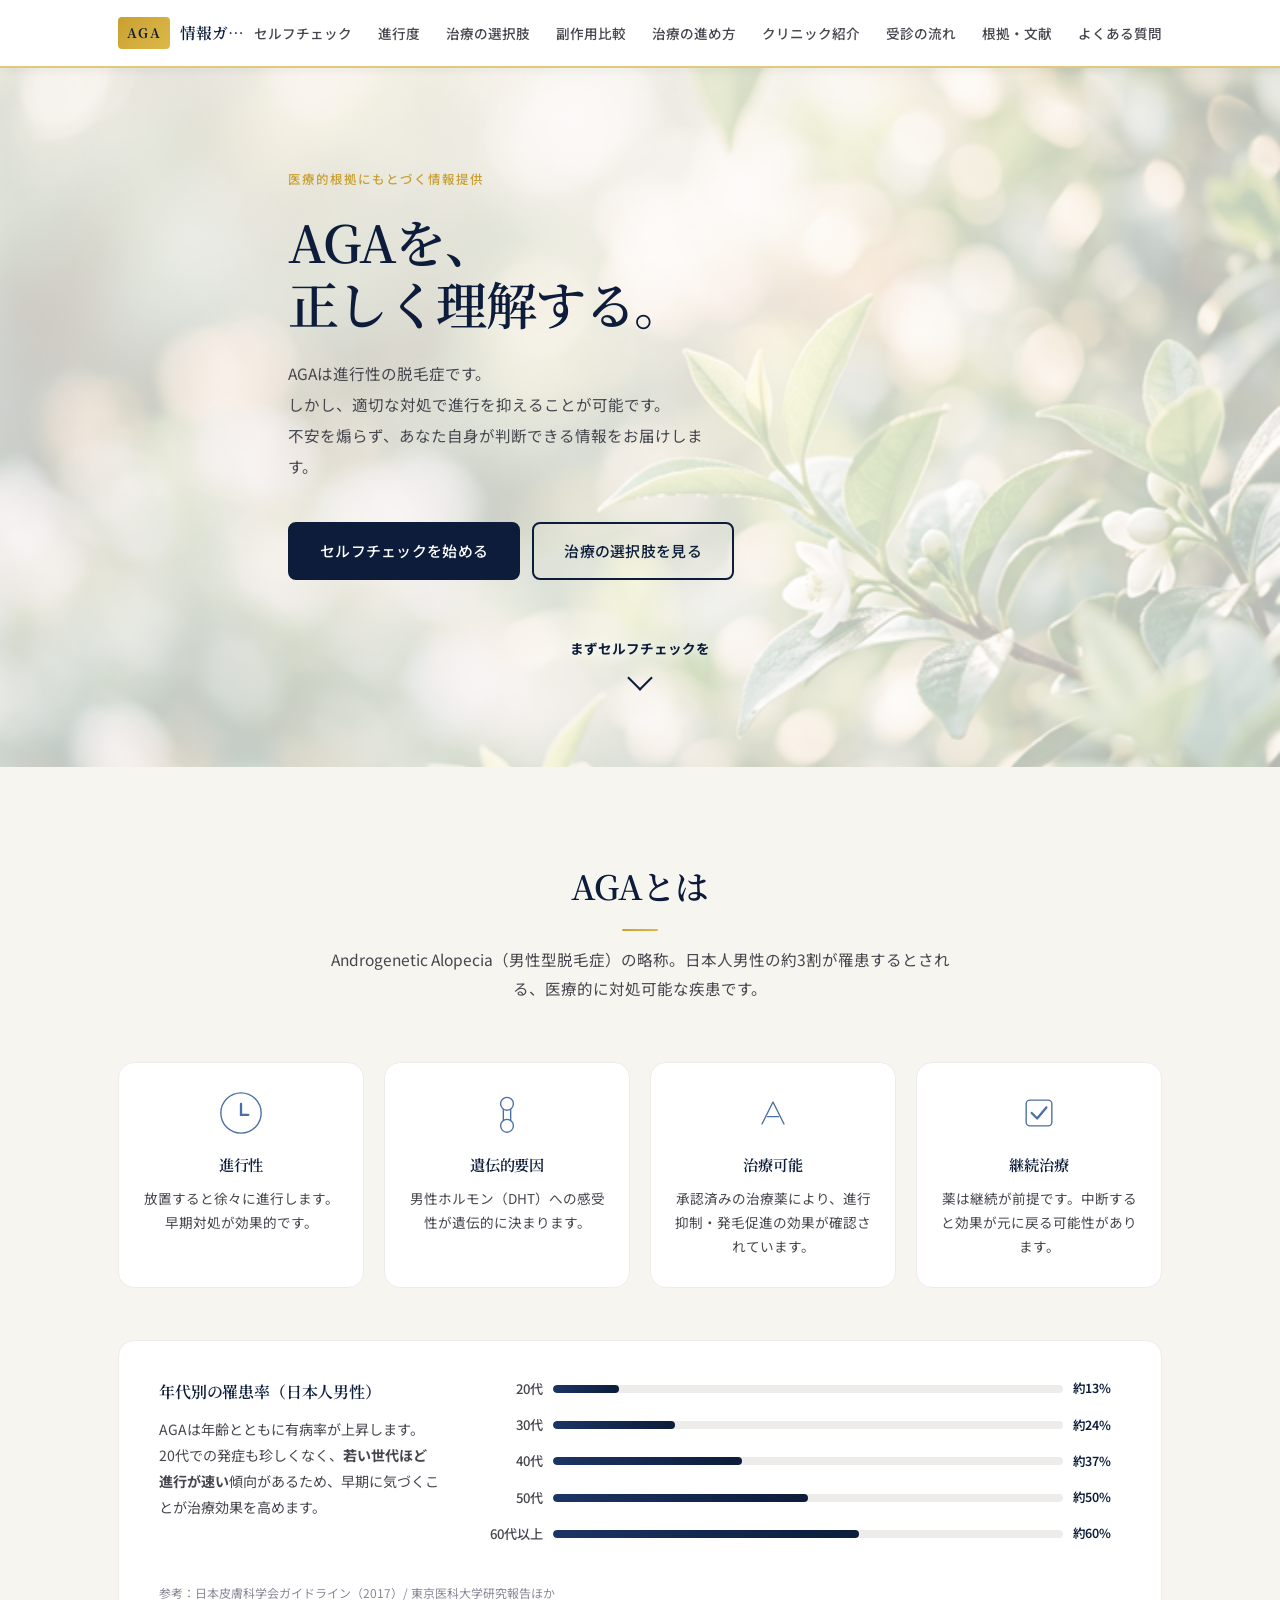
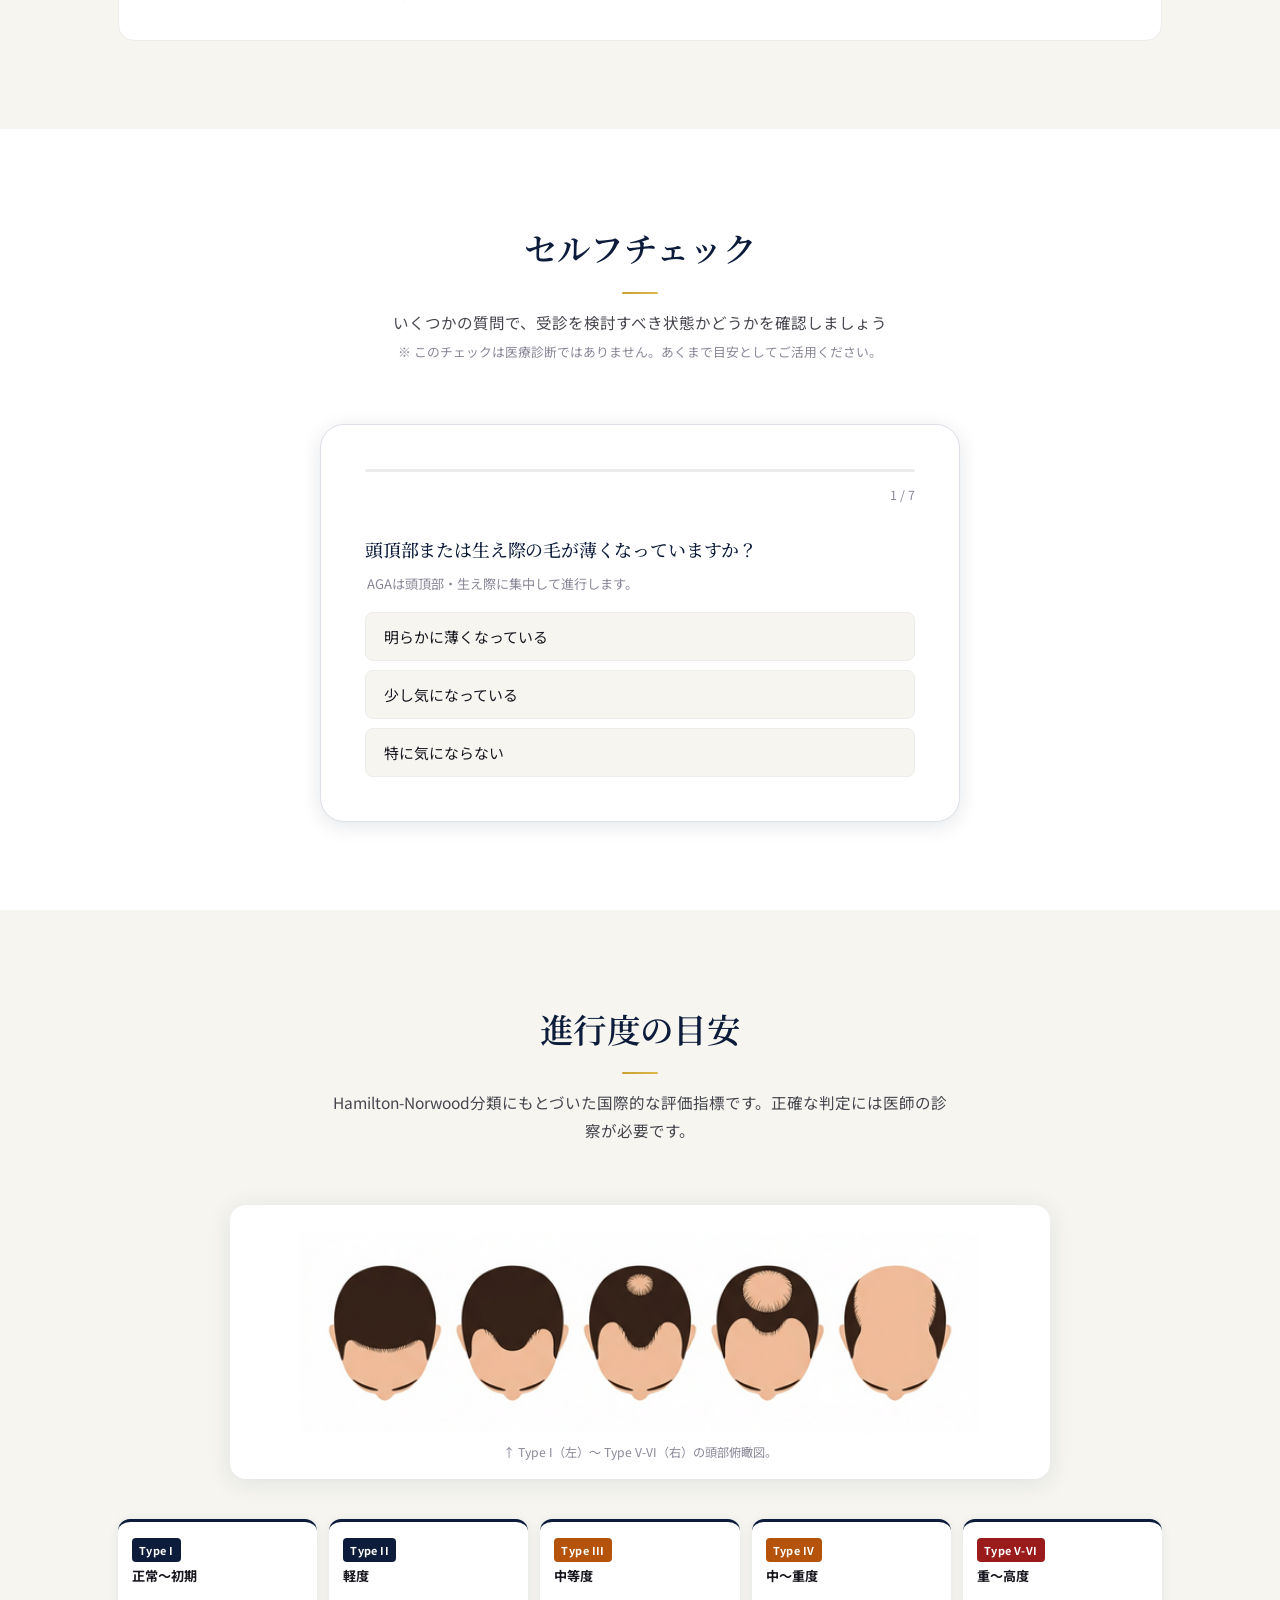
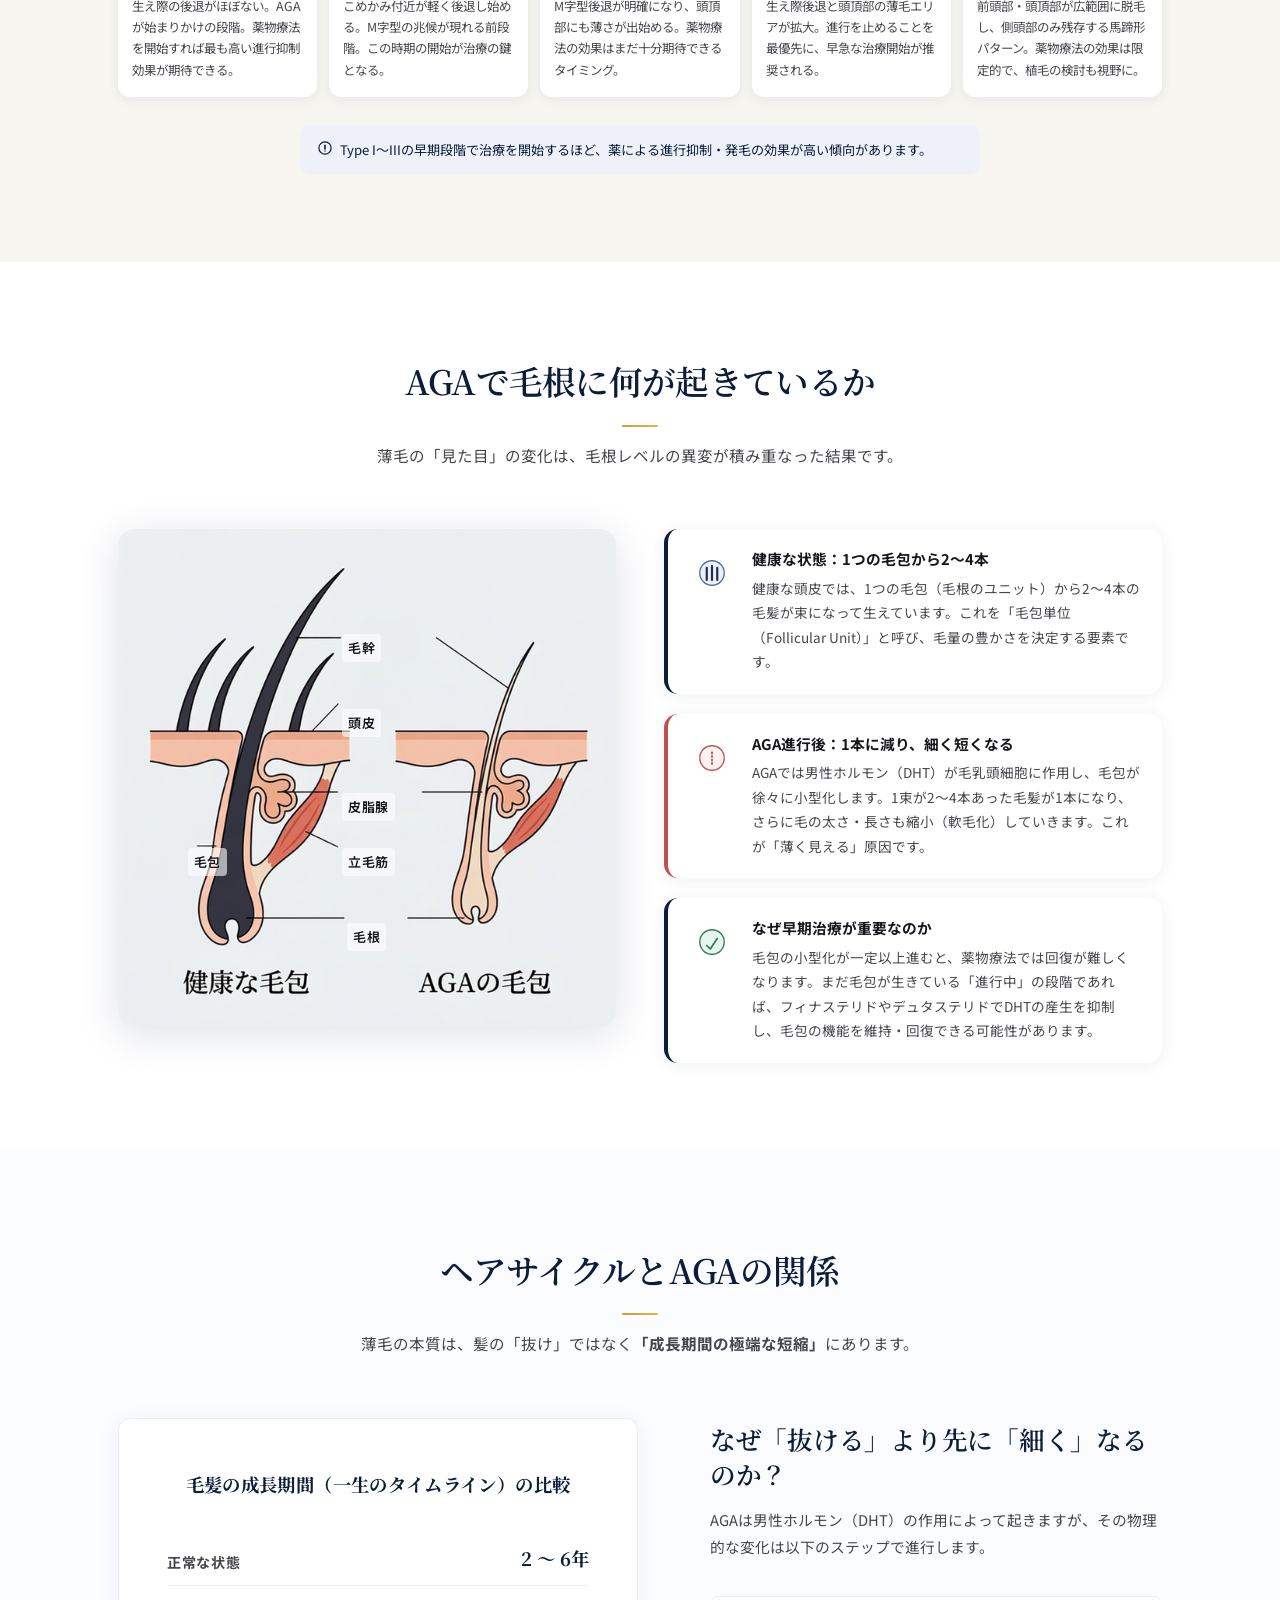
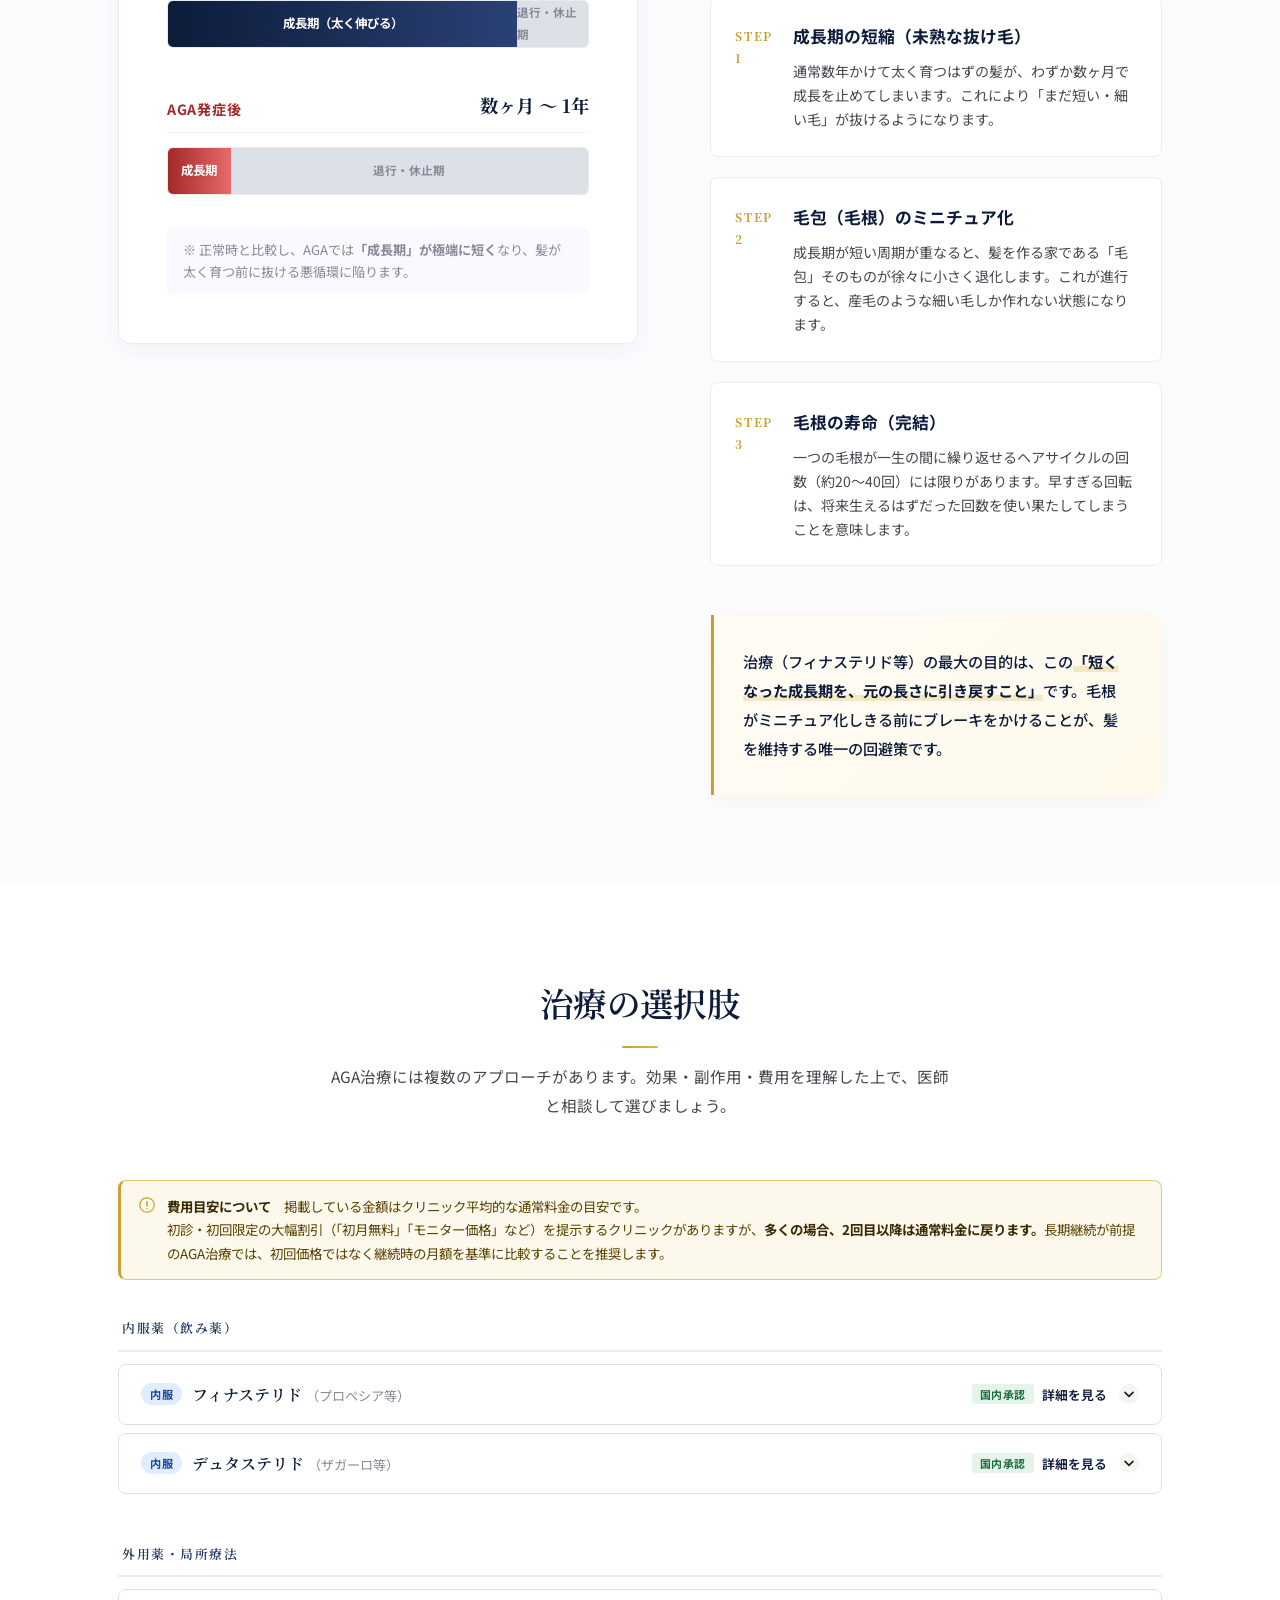
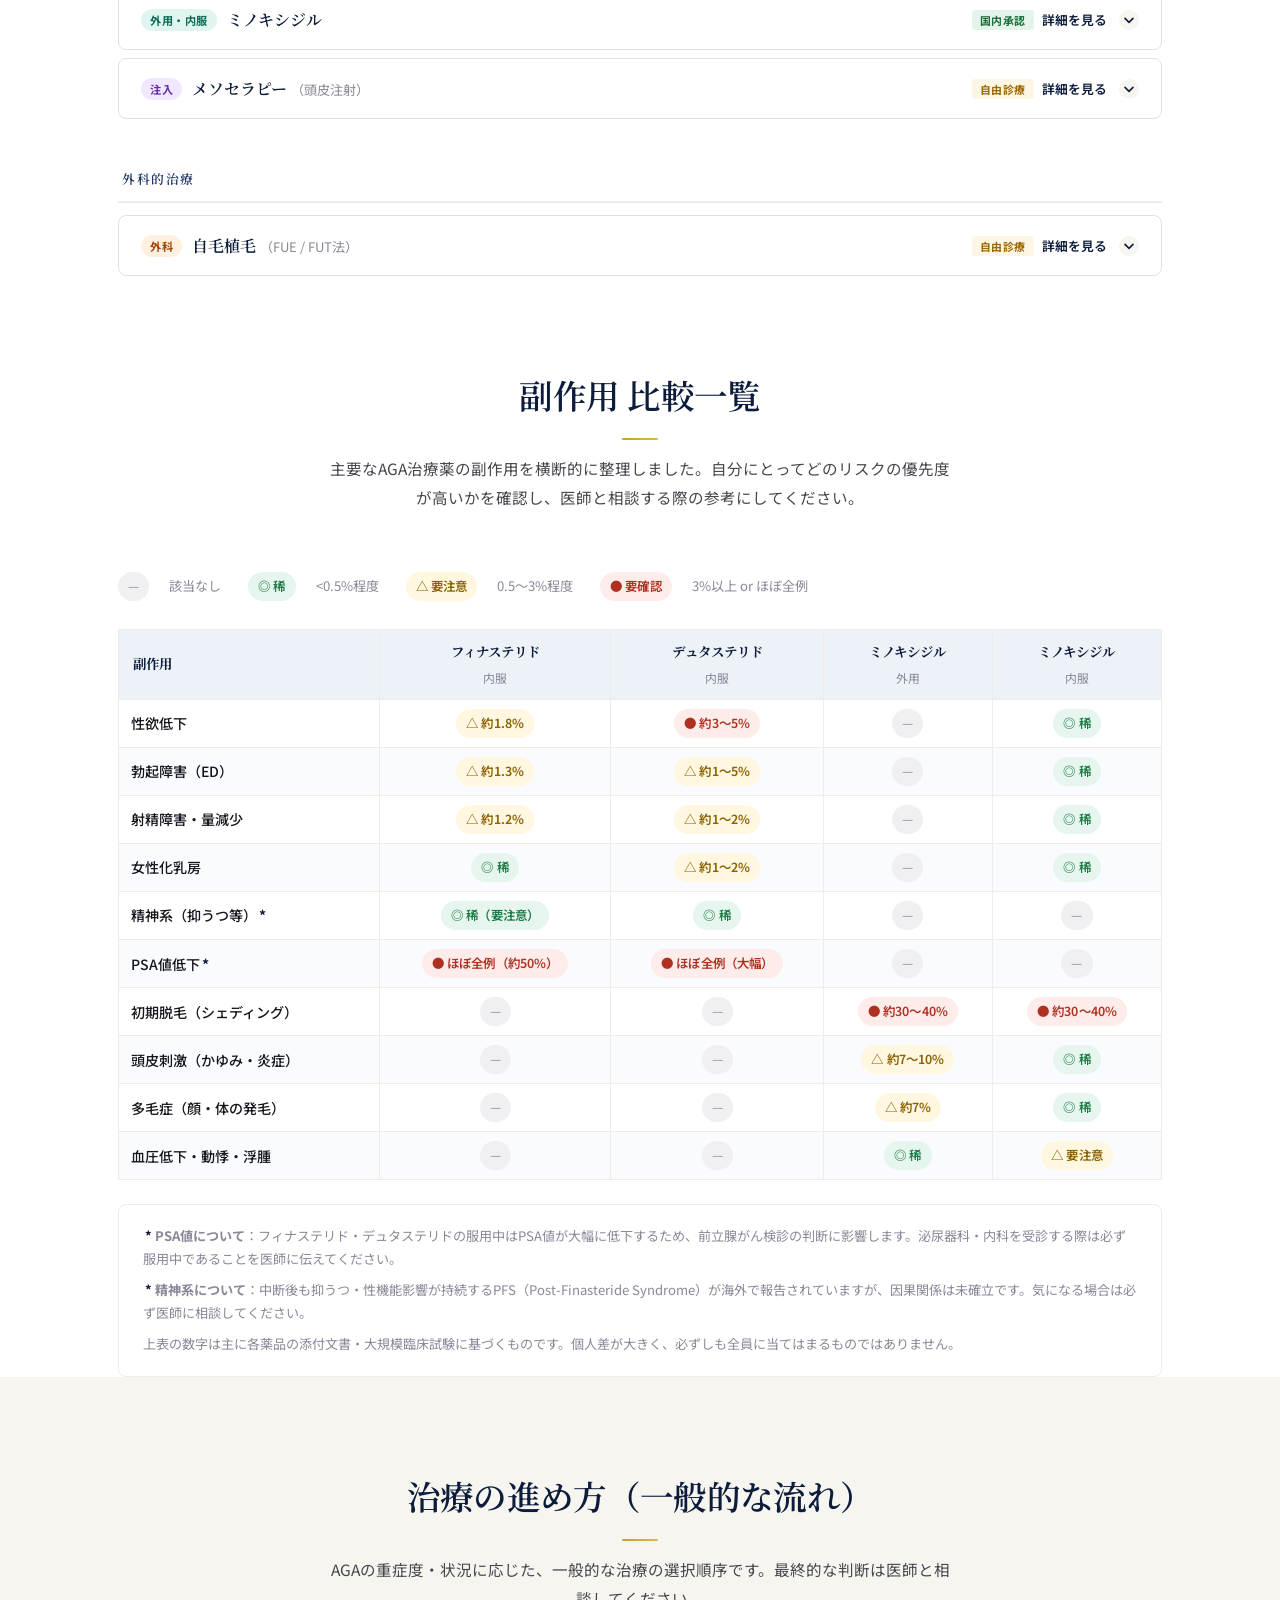
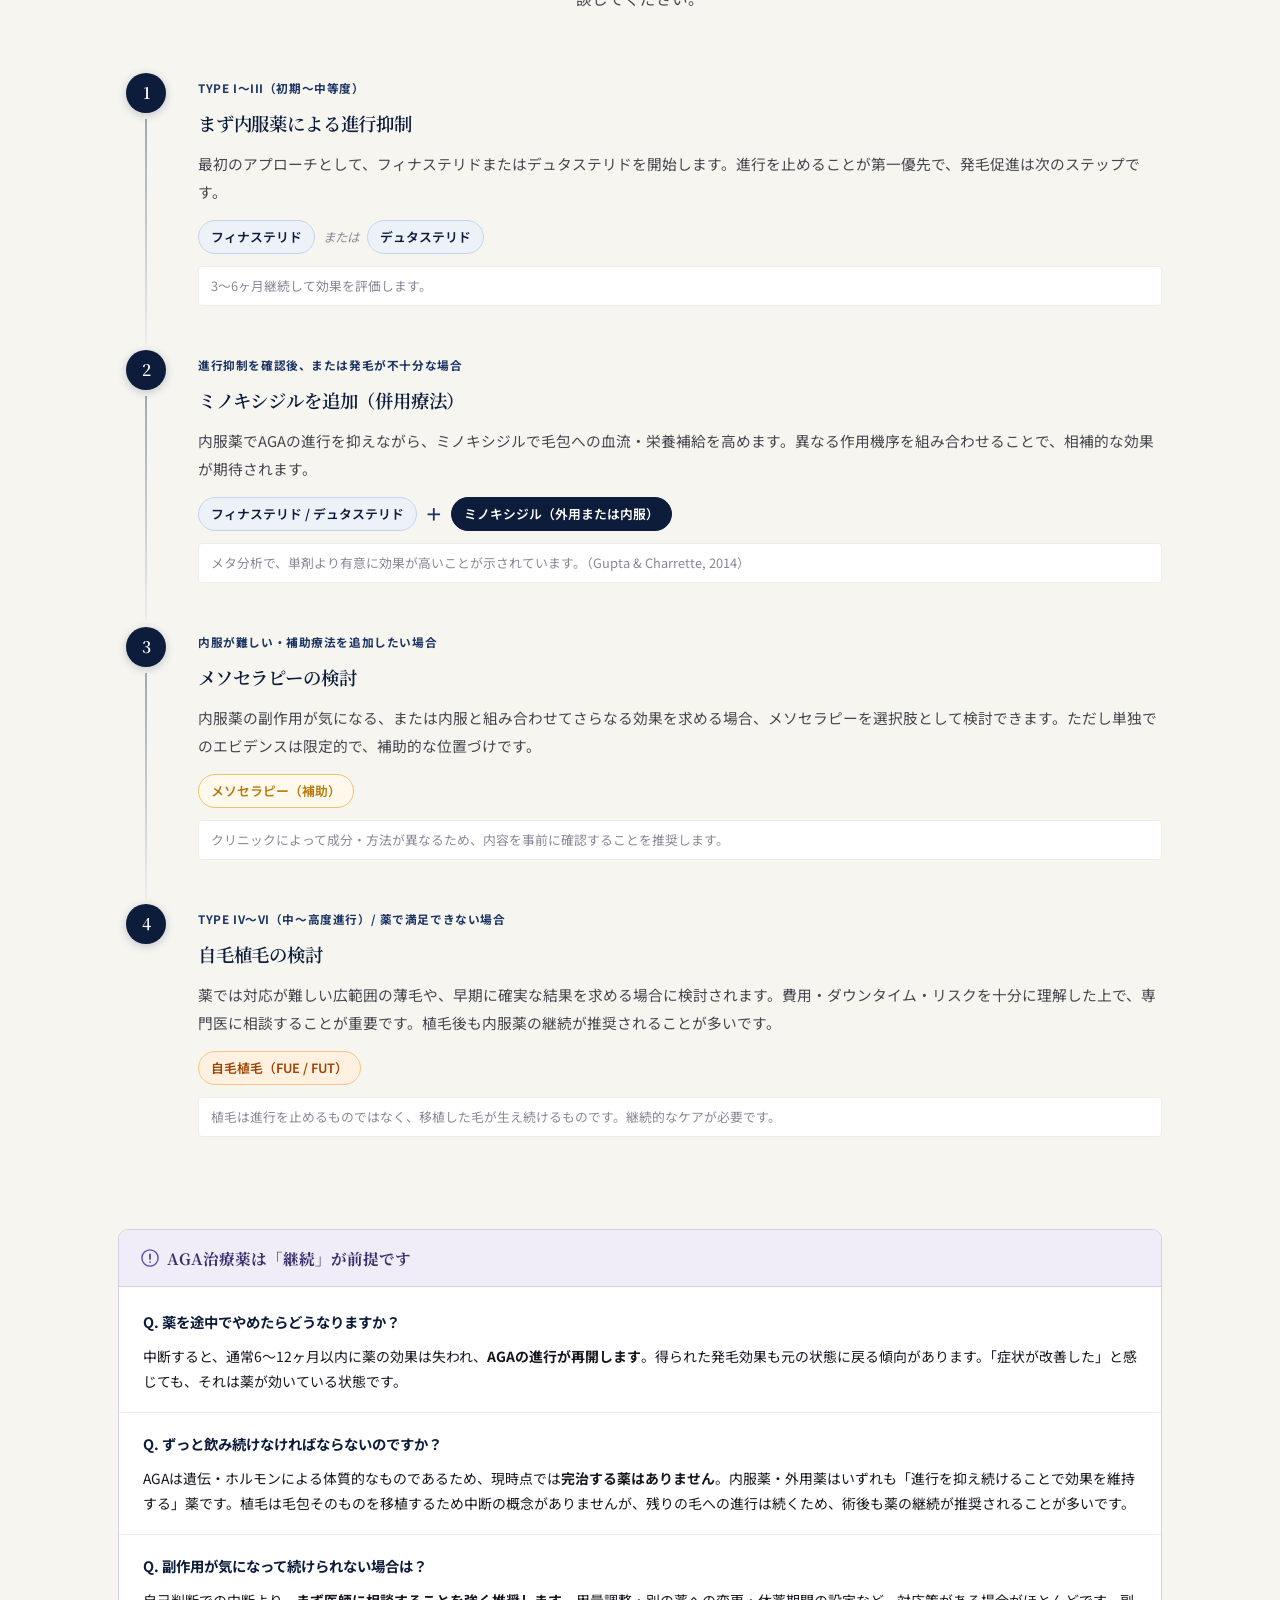
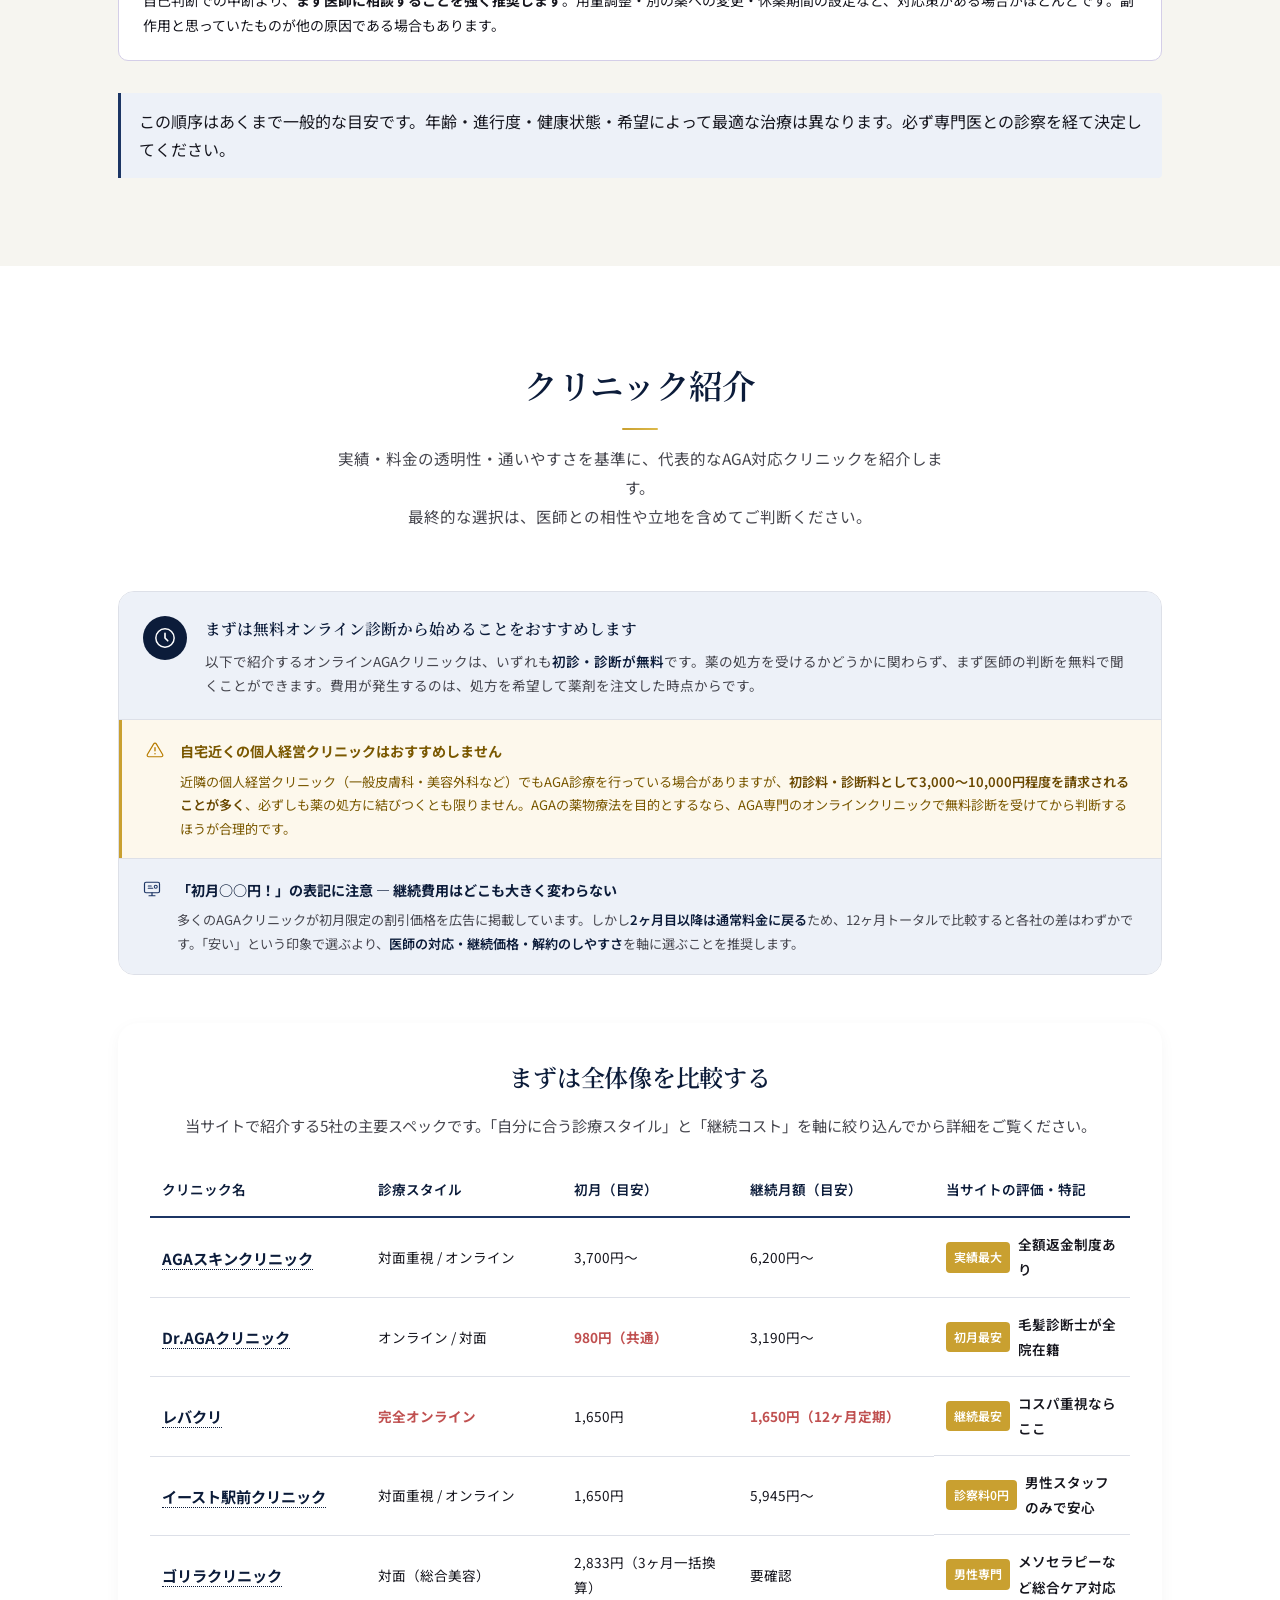
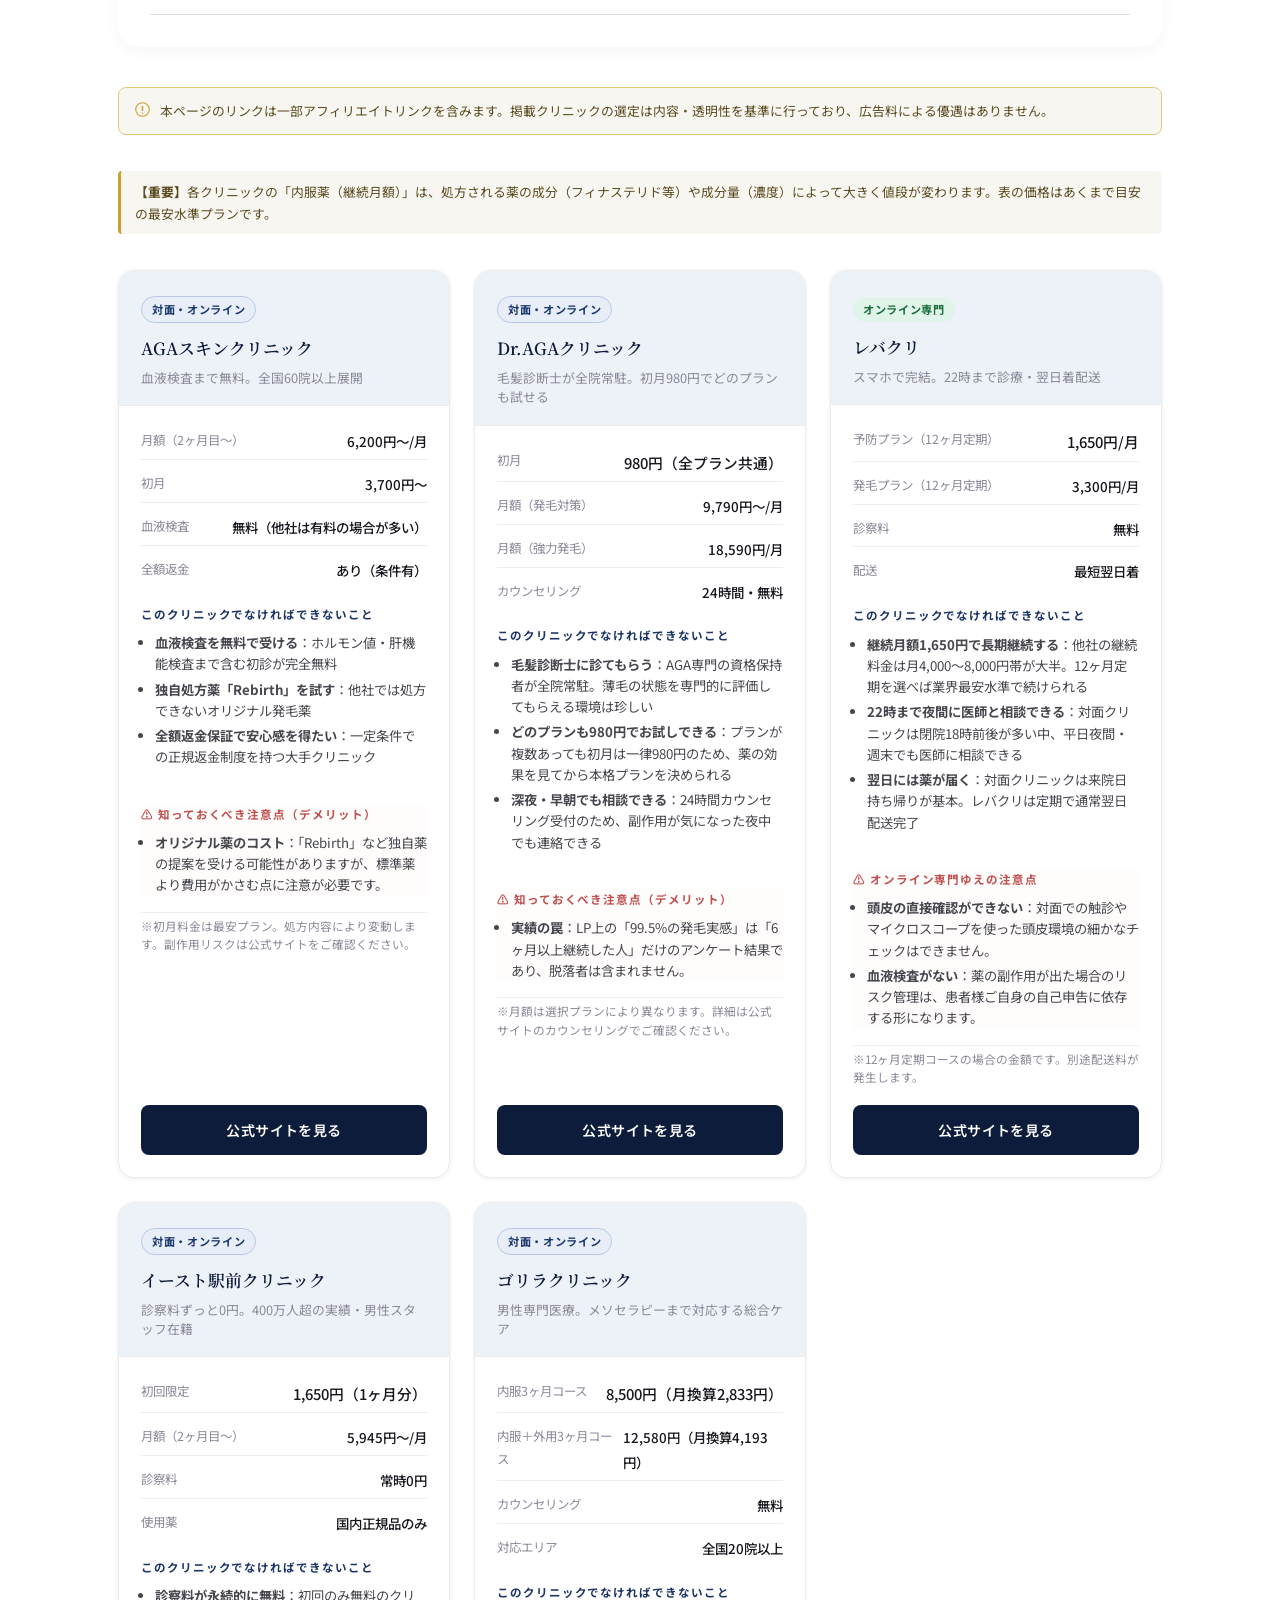
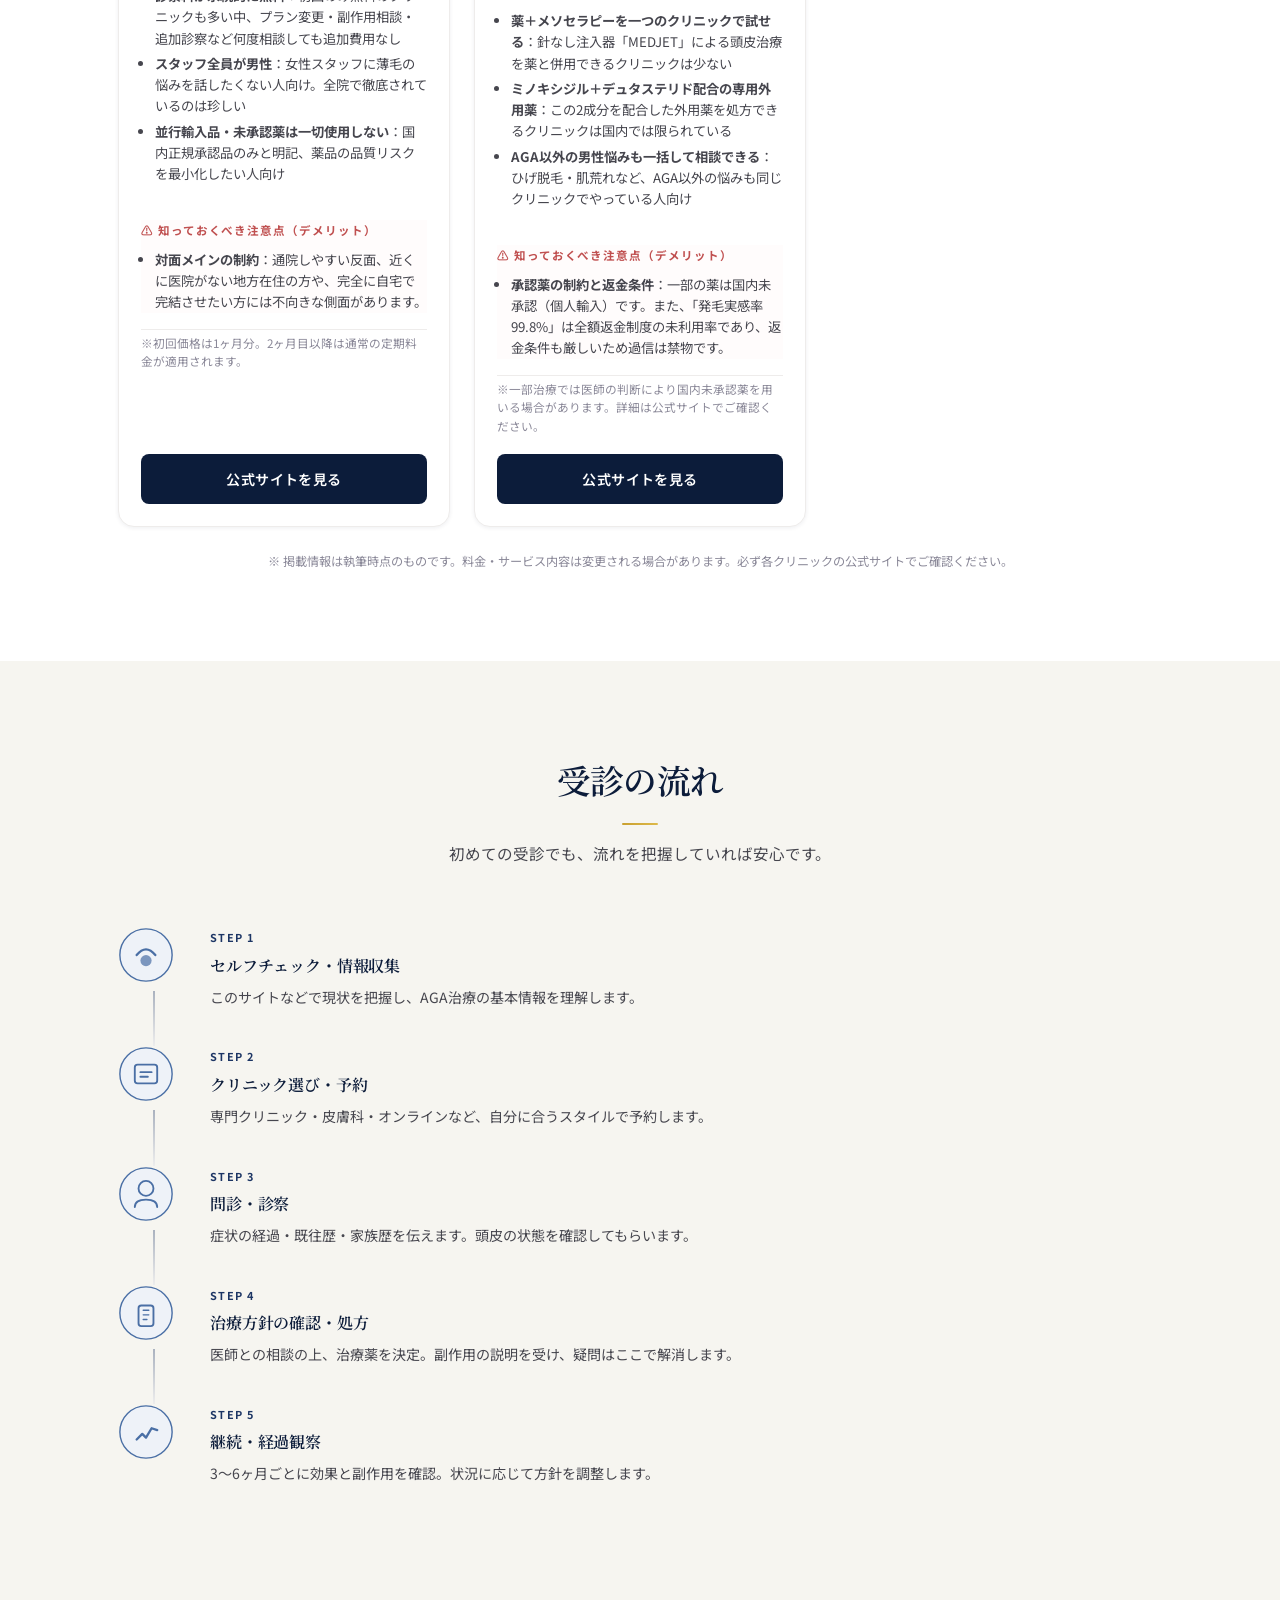
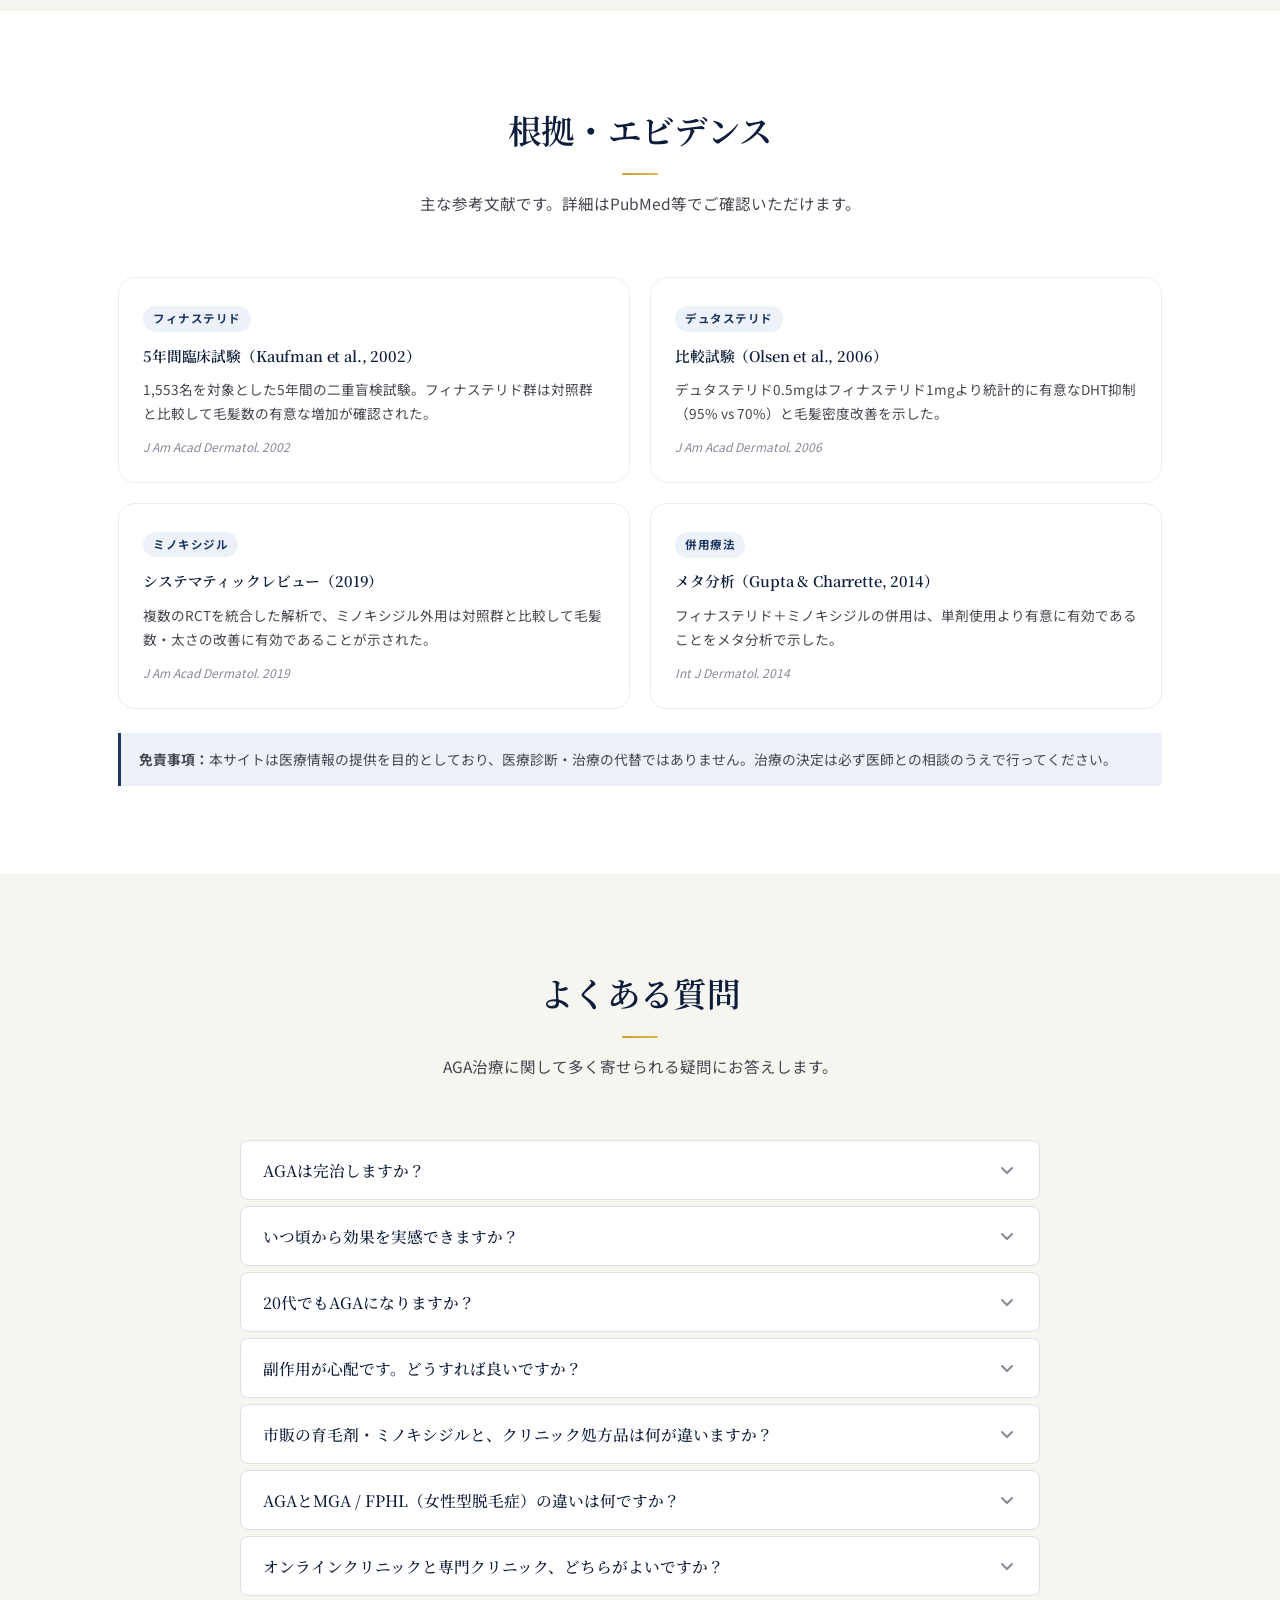
==== aga-lab/index.html @ 54e19ab9 "Add files via upload" ====
<!DOCTYPE html>
<html lang="ja">

<head>
  <meta charset="UTF-8" />
  <meta name="viewport" content="width=device-width, initial-scale=1.0" />
  <meta name="description" content="AGAについて、正確な医療情報をわかりやすくお届けします。セルフチェック・治療の選び方・副作用まで、根拠にもとづいた情報を掲載。" />
  <meta name="keywords" content="AGA, 薄毛, 治療, クリニック, フィナステリド, ミノキシジル, 副作用, 比較, おすすめ" />
  <title>AGA情報ガイド — 正確な情報で、あなた自身が選ぶ</title>

  <!-- canonical（公開後は実際のURLに変更してください） -->
  <link rel="canonical" href="https://example.com/" />

  <!-- OGP（SNSシェア・検索プレビュー用） -->
  <meta property="og:type" content="website" />
  <meta property="og:title" content="AGA情報ガイド — 正確な情報で、あなた自身が選ぶ" />
  <meta property="og:description" content="AGAについて、正確な医療情報をわかりやすくお届けします。セルフチェック・治療の選び方・副作用まで、根拠にもとづいた情報を掲載。" />
  <meta property="og:url" content="https://example.com/" />
  <meta property="og:locale" content="ja_JP" />
  <meta property="og:site_name" content="AGA情報ガイド" />

  <!-- Twitter Card -->
  <meta name="twitter:card" content="summary" />
  <meta name="twitter:title" content="AGA情報ガイド — 正確な情報で、あなた自身が選ぶ" />
  <meta name="twitter:description" content="AGAについて、正確な医療情報をわかりやすくお届けします。セルフチェック・治療の選び方・副作用まで、根拠にもとづいた情報を掲載。" />

  <link rel="preconnect" href="https://fonts.googleapis.com" />
  <link rel="preconnect" href="https://fonts.gstatic.com" crossorigin />
  <link
    href="https://fonts.googleapis.com/css2?family=Noto+Serif+JP:wght@300;400;500;600;700&family=Noto+Sans+JP:wght@300;400;500;700&display=swap"
    rel="stylesheet" />
  <link rel="stylesheet" href="css/style.css" />
</head>

<body>

  <!-- ナビゲーション -->
  <header class="site-header" id="top">
    <nav class="nav-container">
      <div class="nav-logo">
        <span class="logo-mark">AGA</span>
        <span class="logo-text">情報ガイド</span>
      </div>
      <button class="nav-toggle" id="navToggle" aria-label="メニューを開く">
        <span></span><span></span><span></span>
      </button>
      <ul class="nav-links" id="navLinks">
        <li><a href="#selfcheck">セルフチェック</a></li>
        <li><a href="#progress">進行度</a></li>
        <li><a href="#treatment">治療の選択肢</a></li>
        <li><a href="#sideeffects">副作用比較</a></li>
        <li><a href="#roadmap">治療の進め方</a></li>
        <li><a href="#clinics">クリニック紹介</a></li>
        <li><a href="#flow">受診の流れ</a></li>
        <li><a href="#evidence">根拠・文献</a></li>
        <li><a href="#faq">よくある質問</a></li>
      </ul>
    </nav>
  </header>

  <main>

    <!-- ヒーロー -->
    <section class="hero hero--bg" id="hero-top">
      <div class="hero-bg-overlay"></div>
      <div class="container hero-inner">
        <div class="hero-text">
          <p class="hero-eyebrow">医療的根拠にもとづく情報提供</p>
          <h1 class="hero-title">AGAを、<br>正しく理解する。</h1>
          <p class="hero-desc">
            AGAは進行性の脱毛症です。<br>
            しかし、適切な対処で進行を抑えることが可能です。<br>
            不安を煽らず、あなた自身が判断できる情報をお届けします。
          </p>
          <div class="hero-actions">
            <a href="#selfcheck" class="btn btn-primary">セルフチェックを始める</a>
            <a href="#treatment" class="btn btn-outline">治療の選択肢を見る</a>
          </div>
        </div>
      </div>
      <a href="#selfcheck" class="hero-scroll-hint" aria-label="下へスクロール">
        <span>まずセルフチェックを</span>
        <div class="scroll-arrow"></div>
      </a>
    </section>

    <!-- AGA基本情報 -->
    <section class="section-info bg-light">
      <div class="container">
        <div class="section-header">
          <h2>AGAとは</h2>
          <p>Androgenetic Alopecia（男性型脱毛症）の略称。日本人男性の約3割が罹患するとされる、医療的に対処可能な疾患です。</p>
        </div>
        <div class="info-cards">
          <div class="info-card">
            <div class="info-card-icon">
              <svg viewBox="0 0 48 48" fill="none">
                <circle cx="24" cy="24" r="22" stroke="#4a6fa5" stroke-width="1.5" />
                <path d="M24 14 L24 26 L32 26" stroke="#4a6fa5" stroke-width="2.5" stroke-linecap="round" />
              </svg>
            </div>
            <h3>進行性</h3>
            <p>放置すると徐々に進行します。早期対処が効果的です。</p>
          </div>
          <div class="info-card">
            <div class="info-card-icon">
              <svg viewBox="0 0 48 48" fill="none">
                <circle cx="24" cy="14" r="7" stroke="#4a6fa5" stroke-width="1.5" />
                <circle cx="24" cy="38" r="7" stroke="#4a6fa5" stroke-width="1.5" />
                <path d="M20 20 L20 32 M28 20 L28 32" stroke="#4a6fa5" stroke-width="1.5" stroke-linecap="round" />
              </svg>
            </div>
            <h3>遺伝的要因</h3>
            <p>男性ホルモン（DHT）への感受性が遺伝的に決まります。</p>
          </div>
          <div class="info-card">
            <div class="info-card-icon">
              <svg viewBox="0 0 48 48" fill="none">
                <path d="M12 36 L24 12 L36 36" stroke="#4a6fa5" stroke-width="1.5" stroke-linecap="round"
                  stroke-linejoin="round" />
                <path d="M18 28 L30 28" stroke="#4a6fa5" stroke-width="1.5" stroke-linecap="round" />
              </svg>
            </div>
            <h3>治療可能</h3>
            <p>承認済みの治療薬により、進行抑制・発毛促進の効果が確認されています。</p>
          </div>
          <div class="info-card">
            <div class="info-card-icon">
              <svg viewBox="0 0 48 48" fill="none">
                <rect x="10" y="10" width="28" height="28" rx="4" stroke="#4a6fa5" stroke-width="1.5" />
                <path d="M16 24 L22 30 L32 18" stroke="#4a6fa5" stroke-width="2.5" stroke-linecap="round"
                  stroke-linejoin="round" />
              </svg>
            </div>
            <h3>継続治療</h3>
            <p>薬は継続が前提です。中断すると効果が元に戻る可能性があります。</p>
          </div>
        </div>

        <!-- 発症年齢の目安 -->
        <div class="age-prevalence">
          <div class="age-prev-header">
            <h3>年代別の罹患率（日本人男性）</h3>
            <p>AGAは年齢とともに有病率が上昇します。20代での発症も珍しくなく、<strong>若い世代ほど進行が速い</strong>傾向があるため、早期に気づくことが治療効果を高めます。</p>
          </div>
          <div class="age-chart">
            <div class="age-bar-row">
              <span class="age-label">20代</span>
              <div class="age-bar-track">
                <div class="age-bar" style="--bar-pct:13%"></div>
              </div>
              <span class="age-pct">約13%</span>
            </div>
            <div class="age-bar-row">
              <span class="age-label">30代</span>
              <div class="age-bar-track">
                <div class="age-bar" style="--bar-pct:24%"></div>
              </div>
              <span class="age-pct">約24%</span>
            </div>
            <div class="age-bar-row">
              <span class="age-label">40代</span>
              <div class="age-bar-track">
                <div class="age-bar" style="--bar-pct:37%"></div>
              </div>
              <span class="age-pct">約37%</span>
            </div>
            <div class="age-bar-row">
              <span class="age-label">50代</span>
              <div class="age-bar-track">
                <div class="age-bar" style="--bar-pct:50%"></div>
              </div>
              <span class="age-pct">約50%</span>
            </div>
            <div class="age-bar-row">
              <span class="age-label">60代以上</span>
              <div class="age-bar-track">
                <div class="age-bar" style="--bar-pct:60%"></div>
              </div>
              <span class="age-pct">約60%</span>
            </div>
          </div>
          <p class="age-source">参考：日本皮膚科学会ガイドライン（2017）/ 東京医科大学研究報告ほか</p>
        </div>

      </div>
    </section>

    <!-- セルフチェック -->
    <section class="section-selfcheck" id="selfcheck">
      <div class="container">
        <div class="section-header">
          <h2>セルフチェック</h2>
          <p>いくつかの質問で、受診を検討すべき状態かどうかを確認しましょう</p>
          <p class="section-note">※ このチェックは医療診断ではありません。あくまで目安としてご活用ください。</p>
        </div>
        <div class="selfcheck-wrapper">
          <div class="selfcheck-progress-bar">
            <div class="progress-fill" id="progressFill"></div>
          </div>
          <div class="selfcheck-question-count"><span id="currentQ">1</span> / <span id="totalQ">7</span></div>
          <div class="selfcheck-questions">
            <div class="check-question active" data-q="1">
              <h3>頭頂部または生え際の毛が薄くなっていますか？</h3>
              <p class="check-hint">AGAは頭頂部・生え際に集中して進行します。</p>
              <div class="check-options">
                <button class="check-option">明らかに薄くなっている</button>
                <button class="check-option">少し気になっている</button>
                <button class="check-option">特に気にならない</button>
              </div>
            </div>
            <div class="check-question" data-q="2">
              <h3>毛が細くなった・ハリやコシがなくなったと感じますか？</h3>
              <p class="check-hint">「毛の細化（ミニチュア化）」はAGAの初期に起こる重要なサインです。</p>
              <div class="check-options">
                <button class="check-option">はっきりそう感じる</button>
                <button class="check-option">やや感じる</button>
                <button class="check-option">気にならない</button>
              </div>
            </div>
            <div class="check-question" data-q="3">
              <h3>洗髪時や起床時に抜け毛が増えましたか？</h3>
              <p class="check-hint">抜け毛は単独では判断しにくいですが、部位・太さとあわせて重要な指標です。</p>
              <div class="check-options">
                <button class="check-option">明らかに増えた</button>
                <button class="check-option">やや増えた気がする</button>
                <button class="check-option">変わらない・わからない</button>
              </div>
            </div>
            <div class="check-question" data-q="4">
              <h3>父方・母方どちらかの血縁男性（父・祖父・兄弟など）に薄毛の方がいますか？</h3>
              <p class="check-hint">AGAは遺伝的要因が強く、父方・母方どちらからも受け継ぐ可能性があります。</p>
              <div class="check-options">
                <button class="check-option">両方の家系にいる</button>
                <button class="check-option">片方の家系にいる</button>
                <button class="check-option">いない・わからない</button>
              </div>
            </div>
            <div class="check-question" data-q="5">
              <h3>薄毛が気になり始めてから、どのくらい経ちますか？</h3>
              <p class="check-hint">進行の速さと期間は治療の緊急度に影響します。</p>
              <div class="check-options">
                <button class="check-option">2年以上</button>
                <button class="check-option">6ヶ月〜2年</button>
                <button class="check-option">6ヶ月以内</button>
                <button class="check-option">まだ気になっていない</button>
              </div>
            </div>
            <div class="check-question" data-q="6">
              <h3>現在の年齢はいくつですか？</h3>
              <p class="check-hint">若い年代での発症は進行が速い傾向があり、早期対応が特に重要です。</p>
              <div class="check-options">
                <button class="check-option">10代後半〜20代</button>
                <button class="check-option">30代</button>
                <button class="check-option">40代</button>
                <button class="check-option">50代以上</button>
              </div>
            </div>
            <div class="check-question" data-q="7">
              <h3>頭皮の脂っぽさ・べたつきが気になりますか？</h3>
              <p class="check-hint">過剰な皮脂分泌はDHTの影響が関与している場合があります。</p>
              <div class="check-options">
                <button class="check-option">よく気になる</button>
                <button class="check-option">特にない</button>
              </div>
            </div>
            <div class="check-result" id="checkResult">
              <div class="result-icon" id="resultIcon"></div>
              <h3 id="resultTitle"></h3>
              <p id="resultDesc"></p>
              <div class="result-score-bar">
                <div class="result-score-fill" id="resultScoreFill"></div>
              </div>
              <p class="result-score-label" id="resultScoreLabel"></p>
              <div class="result-actions">
                <a href="#treatment" class="btn btn-primary">治療の選択肢を見る</a>
                <button class="btn btn-ghost" id="retryCheck">もう一度チェックする</button>
              </div>
            </div>
          </div>
        </div>
      </div>
    </section>

    <!-- 進行度 -->
    <!-- 進行度の目安 -->
    <section class="section-progress bg-light" id="progress">
      <div class="container">
        <div class="section-header">
          <h2>進行度の目安</h2>
          <p>Hamilton-Norwood分類にもとづいた国際的な評価指標です。正確な判定には医師の診察が必要です。</p>
        </div>

        <!-- AI生成の高品質進行度ビジュアル -->
        <div class="progress-visual-wrap">
          <img src="images/aga-progression.png?v=2" alt="AGAの進行度 Type I〜Type V-VI の比較図" class="progress-img"
            loading="lazy" />
          <div class="progress-img-caption">↑ Type I（左）〜 Type V-VI（右）の頭部俯瞰図。</div>
        </div>

        <!-- 各ステージの説明 -->
        <div class="progress-stages-text">
          <div class="pst-card">
            <div class="pst-label"><span class="pst-num">Type I</span><span class="pst-name">正常〜初期</span></div>
            <p>生え際の後退がほぼない。AGAが始まりかけの段階。薬物療法を開始すれば最も高い進行抑制効果が期待できる。</p>
          </div>
          <div class="pst-card">
            <div class="pst-label"><span class="pst-num">Type II</span><span class="pst-name">軽度</span></div>
            <p>こめかみ付近が軽く後退し始める。M字型の兆候が現れる前段階。この時期の開始が治療の鍵となる。</p>
          </div>
          <div class="pst-card">
            <div class="pst-label pst-label--warn"><span class="pst-num">Type III</span><span
                class="pst-name">中等度</span></div>
            <p>M字型後退が明確になり、頭頂部にも薄さが出始める。薬物療法の効果はまだ十分期待できるタイミング。</p>
          </div>
          <div class="pst-card">
            <div class="pst-label pst-label--warn"><span class="pst-num">Type IV</span><span
                class="pst-name">中〜重度</span></div>
            <p>生え際後退と頭頂部の薄毛エリアが拡大。進行を止めることを最優先に、早急な治療開始が推奨される。</p>
          </div>
          <div class="pst-card">
            <div class="pst-label pst-label--severe"><span class="pst-num">Type V-VI</span><span
                class="pst-name">重〜高度</span></div>
            <p>前頭部・頭頂部が広範囲に脱毛し、側頭部のみ残存する馬蹄形パターン。薬物療法の効果は限定的で、植毛の検討も視野に。</p>
          </div>
        </div>

        <div class="progress-note">
          <svg viewBox="0 0 16 16" fill="none" width="14" height="14">
            <circle cx="8" cy="8" r="7" stroke="currentColor" stroke-width="1.4" />
            <path d="M8 5v4" stroke="currentColor" stroke-width="1.8" stroke-linecap="round" />
            <circle cx="8" cy="11.5" r="0.8" fill="currentColor" />
          </svg>
          Type I〜IIIの早期段階で治療を開始するほど、薬による進行抑制・発毛の効果が高い傾向があります。
        </div>
      </div>
    </section>

    <!-- 毛根の変化：AGAの本質を視覚的に説明 -->
    <section class="section-follicle" id="follicle">
      <div class="container">
        <div class="section-header">
          <h2>AGAで毛根に何が起きているか</h2>
          <p>薄毛の「見た目」の変化は、毛根レベルの異変が積み重なった結果です。</p>
        </div>
        <div class="follicle-layout">
          <div class="follicle-img-wrap" style="position: relative;">
            <img src="images/hair-follicle.png?v=5" alt="健康な毛包とAGA進行の毛包の断面比較図" class="follicle-img" loading="lazy" />

            <!-- 重ね文字ラベル (確実に見やすいフォントとサイズで固定) -->
            <div class="f-label" style="top: 21%; left: 45%;">毛幹</div>
            <div class="f-label" style="top: 36%; left: 45%;">頭皮</div>
            <div class="f-label" style="top: 53%; left: 45%;">皮脂腺</div>
            <div class="f-label" style="top: 64%; left: 45%;">立毛筋</div>
            <div class="f-label" style="top: 79%; left: 46%;">毛根</div>
            <div class="f-label" style="top: 64%; left: 14%;">毛包</div>
          </div>
          <div class="follicle-info">
            <div class="follicle-fact-card">
              <div class="ffc-icon">
                <svg viewBox="0 0 32 32" fill="none" width="28" height="28">
                  <circle cx="16" cy="16" r="14" fill="#eef2f8" stroke="#4a6fa5" stroke-width="1.5" />
                  <path d="M10 10 Q10 24 10 24" stroke="#1c2d52" stroke-width="2.5" stroke-linecap="round" />
                  <path d="M16 8 Q16 24 16 24" stroke="#1c2d52" stroke-width="2.5" stroke-linecap="round" />
                  <path d="M22 10 Q22 24 22 24" stroke="#1c2d52" stroke-width="2.5" stroke-linecap="round" />
                </svg>
              </div>
              <div>
                <div class="ffc-title">健康な状態：1つの毛包から2〜4本</div>
                <p class="ffc-body">健康な頭皮では、1つの毛包（毛根のユニット）から2〜4本の毛髪が束になって生えています。これを「毛包単位（Follicular
                  Unit）」と呼び、毛量の豊かさを決定する要素です。</p>
              </div>
            </div>
            <div class="follicle-fact-card follicle-fact-card--aga">
              <div class="ffc-icon">
                <svg viewBox="0 0 32 32" fill="none" width="28" height="28">
                  <circle cx="16" cy="16" r="14" fill="#fdf2f2" stroke="#c05050" stroke-width="1.5" />
                  <path d="M16 9 Q16 24 16 24" stroke="#8b2020" stroke-width="1.5" stroke-linecap="round"
                    stroke-dasharray="2 2" />
                </svg>
              </div>
              <div>
                <div class="ffc-title">AGA進行後：1本に減り、細く短くなる</div>
                <p class="ffc-body">
                  AGAでは男性ホルモン（DHT）が毛乳頭細胞に作用し、毛包が徐々に小型化します。1束が2〜4本あった毛髪が1本になり、さらに毛の太さ・長さも縮小（軟毛化）していきます。これが「薄く見える」原因です。
                </p>
              </div>
            </div>
            <div class="follicle-fact-card">
              <div class="ffc-icon">
                <svg viewBox="0 0 32 32" fill="none" width="28" height="28">
                  <circle cx="16" cy="16" r="14" fill="#e8f5ee" stroke="#2e7d52" stroke-width="1.5" />
                  <path d="M10 20 L14 24 L22 12" stroke="#2e7d52" stroke-width="2" stroke-linecap="round"
                    stroke-linejoin="round" />
                </svg>
              </div>
              <div>
                <div class="ffc-title">なぜ早期治療が重要なのか</div>
                <p class="ffc-body">
                  毛包の小型化が一定以上進むと、薬物療法では回復が難しくなります。まだ毛包が生きている「進行中」の段階であれば、フィナステリドやデュタステリドでDHTの産生を抑制し、毛包の機能を維持・回復できる可能性があります。
                </p>
              </div>
            </div>
          </div>
        </div>
      </div>
    </section>

    <!-- ヘアサイクル解説：AGAの本質を可視化 -->
    <section class="section-haircycle bg-light" id="haircycle">
      <div class="container">
        <div class="section-header">
          <h2>ヘアサイクルとAGAの関係</h2>
          <p>薄毛の本質は、髪の「抜け」ではなく<strong>「成長期間の極端な短縮」</strong>にあります。</p>
        </div>

        <div class="haircycle-grid">
          <!-- 比較グラフエリア -->
          <div class="hc-graph-area">
            <h3 class="hc-graph-title">毛髪の成長期間（一生のタイムライン）の比較</h3>
            
            <div class="hc-graph-container">
              <!-- 正常時 -->
              <div class="hc-graph-row hc-graph-row--normal">
                <div class="hc-row-label">
                  <span class="hc-row-type">正常な状態</span>
                  <span class="hc-row-years">2 〜 6年</span>
                </div>
                <div class="hc-row-bar-wrap">
                  <div class="hc-bar hc-bar--growth">成長期（太く伸びる）</div>
                  <div class="hc-bar hc-bar--other">退行・休止期</div>
                </div>
              </div>

              <!-- AGA発症後 -->
              <div class="hc-graph-row hc-graph-row--aga">
                <div class="hc-row-label">
                  <span class="hc-row-type hc-row-type--alert">AGA発症後</span>
                  <span class="hc-row-years">数ヶ月 〜 1年</span>
                </div>
                <div class="hc-row-bar-wrap">
                  <div class="hc-bar hc-bar--growth-short">成長期</div>
                  <div class="hc-bar hc-bar--other">退行・休止期</div>
                </div>
              </div>
            </div>

            <div class="hc-graph-caption">
              ※ 正常時と比較し、AGAでは<strong>「成長期」が極端に短く</strong>なり、髪が太く育つ前に抜ける悪循環に陥ります。
            </div>
          </div>

          <!-- 論理解説エリア -->
          <div class="hc-theory-area">
            <div class="hc-theory-content">
              <h3>なぜ「抜ける」より先に「細く」なるのか？</h3>
              <p class="hc-theory-intro">
                AGAは男性ホルモン（DHT）の作用によって起きますが、その物理的な変化は以下のステップで進行します。
              </p>
              
              <div class="hc-step-list">
                <div class="hc-theory-step">
                  <div class="hct-step-num">Step 1</div>
                  <div class="hct-step-body">
                    <strong>成長期の短縮（未熟な抜け毛）</strong>
                    <p>通常数年かけて太く育つはずの髪が、わずか数ヶ月で成長を止めてしまいます。これにより「まだ短い・細い毛」が抜けるようになります。</p>
                  </div>
                </div>
                <div class="hc-theory-step">
                  <div class="hct-step-num">Step 2</div>
                  <div class="hct-step-body">
                    <strong>毛包（毛根）のミニチュア化</strong>
                    <p>成長期が短い周期が重なると、髪を作る家である「毛包」そのものが徐々に小さく退化します。これが進行すると、産毛のような細い毛しか作れない状態になります。</p>
                  </div>
                </div>
                <div class="hc-theory-step">
                  <div class="hct-step-num">Step 3</div>
                  <div class="hct-step-body">
                    <strong>毛根の寿命（完結）</strong>
                    <p>一つの毛根が一生の間に繰り返せるヘアサイクルの回数（約20〜40回）には限りがあります。早すぎる回転は、将来生えるはずだった回数を使い果たしてしまうことを意味します。</p>
                  </div>
                </div>
              </div>

              <div class="hc-cta-box">
                <p>治療（フィナステリド等）の最大の目的は、この<strong>「短くなった成長期を、元の長さに引き戻すこと」</strong>です。毛根がミニチュア化しきる前にブレーキをかけることが、髪を維持する唯一の回避策です。</p>
              </div>
            </div>
          </div>
        </div>
      </div>
    </section>

    <section class="section-treatment" id="treatment">
      <div class="container">
        <div class="section-header">
          <h2>治療の選択肢</h2>
          <p>AGA治療には複数のアプローチがあります。効果・副作用・費用を理解した上で、医師と相談して選びましょう。</p>
        </div>

        <div class="pricing-caution">
          <svg viewBox="0 0 20 20" fill="none" width="16" height="16" style="flex-shrink:0;margin-top:2px">
            <circle cx="10" cy="10" r="9" stroke="currentColor" stroke-width="1.5" />
            <path d="M10 6v5" stroke="currentColor" stroke-width="2" stroke-linecap="round" />
            <circle cx="10" cy="14.5" r="1" fill="currentColor" />
          </svg>
          <div>
            <strong>費用目安について</strong>　掲載している金額はクリニック平均的な通常料金の目安です。<br>
            初診・初回限定の大幅割引（「初月無料」「モニター価格」など）を提示するクリニックがありますが、<strong>多くの場合、2回目以降は通常料金に戻ります。</strong>長期継続が前提のAGA治療では、初回価格ではなく継続時の月額を基準に比較することを推奨します。
          </div>
        </div>

        <div class="treatment-category-label">内服薬（飲み薬）</div>
        <div class="treatment-accordion">

          <!-- フィナステリド -->
          <div class="t-card">
            <button class="t-card-header" aria-expanded="false" data-target="td-finasteride">
              <div class="t-card-left">
                <span class="t-badge t-badge--oral">内服</span>
                <span class="t-name">フィナステリド <small>（プロペシア等）</small></span>
              </div>
              <div class="t-card-right">
                <span class="t-tag t-tag--evidence">国内承認</span>
                <span class="t-action-text">詳細を見る</span>
                <span class="t-card-chevron"><svg viewBox="0 0 20 20" fill="none">
                    <path d="M5 8 L10 13 L15 8" stroke="currentColor" stroke-width="2" stroke-linecap="round" />
                  </svg></span>
              </div>
            </button>
            <div class="t-card-body hidden" id="td-finasteride">
              <div class="t-layer t-layer--1">
                <div class="layer-badge">基本情報</div>
                <p>AGAの原因物質であるDHTを約70%減少させる飲み薬です。進行を抑える効果が多くの臨床試験で確認されており、最も標準的な一次治療薬です。</p>
                <div class="t-meta-row">
                  <div class="t-meta"><span class="t-meta-label">主な効果</span><span>進行抑制・一部発毛</span></div>
                  <div class="t-meta"><span class="t-meta-label">効果実感まで</span><span>3〜6ヶ月</span></div>
                  <div class="t-meta"><span class="t-meta-label">対象</span><span>成人男性のみ</span></div>
                  <div class="t-meta"><span class="t-meta-label">費用目安</span><span>3,000〜8,000円/月</span></div>
                </div>
              </div>
              <div class="t-side-effects">
                <div class="side-effect-title">
                  <svg viewBox="0 0 20 20" fill="none">
                    <circle cx="10" cy="10" r="9" stroke="#c4820a" stroke-width="1.5" />
                    <path d="M10 6 L10 11" stroke="#c4820a" stroke-width="2" stroke-linecap="round" />
                    <circle cx="10" cy="14" r="1" fill="#c4820a" />
                  </svg>
                  副作用について（報告されている主なもの）
                </div>
                <ul class="side-effect-list">
                  <li><strong>性欲低下：</strong>約1.8%（プラセボ1.3%）。多くは軽度で、中断後に改善する例がほとんど。</li>
                  <li><strong>勃起障害：</strong>約1.3%（プラセボ0.7%）。継続により慣れるケースもあるが、気になる場合は医師に相談を。</li>
                  <li><strong>射精障害：</strong>約1.2%（プラセボ0.7%）。</li>
                  <li><strong>精神系（抑うつ）：</strong>稀（頻度不明）。長期服用後に症状が持続するPFS（フィナステリド後遺症）が海外で報告されているが、因果関係は確立していない。</li>
                  <li><strong>PSA値の低下：</strong>ほぼ全例でPSAが約50%低下。前立腺がんスクリーニングの解釈に影響するため、受診時に服用中であることを必ず申告すること。</li>
                  <li><strong>肝機能異常：</strong>非常に稀。長期服用中は定期検査が望ましい。</li>
                  <li class="side-effect-note">※ 妊娠中・妊娠の可能性がある方が錠剤に触れることは成分吸収のリスクがあるため厳禁（本剤は成人男性専用）。</li>
                </ul>
              </div>
              <div class="layer-toggle-wrapper">
                <button class="layer-toggle-btn" data-target="lv2-finasteride">
                  <span>メカニズムの詳細を見る</span>
                  <svg viewBox="0 0 20 20" fill="none">
                    <path d="M5 8 L10 13 L15 8" stroke="currentColor" stroke-width="2" stroke-linecap="round" />
                  </svg>
                </button>
                <div class="t-layer t-layer--2 hidden" id="lv2-finasteride">
                  <div class="layer-badge">詳細メカニズム</div>
                  <p>フィナステリドは5α-リダクターゼII型を選択的に阻害します。これによりテストステロン→DHT変換を約70%抑制。DHTが毛包を攻撃する作用が軽減され、毛髪の成長サイクルが改善します。</p>
                  <div class="mechanism-flow">
                    <div class="mf-node">テストステロン</div>
                    <div class="mf-arrow">→</div>
                    <div class="mf-node mf-node--blocked">5α-リダクターゼII型<br><small>⛔ フィナステリドが阻害</small></div>
                    <div class="mf-arrow">→</div>
                    <div class="mf-node mf-node--good">DHT約70%減<br><small>毛包への攻撃が軽減</small></div>
                  </div>
                </div>
              </div>
            </div>
          </div>

          <!-- デュタステリド -->
          <div class="t-card">
            <button class="t-card-header" aria-expanded="false" data-target="td-dutasteride">
              <div class="t-card-left">
                <span class="t-badge t-badge--oral">内服</span>
                <span class="t-name">デュタステリド <small>（ザガーロ等）</small></span>
              </div>
              <div class="t-card-right">
                <span class="t-tag t-tag--evidence">国内承認</span>
                <span class="t-action-text">詳細を見る</span>
                <span class="t-card-chevron"><svg viewBox="0 0 20 20" fill="none">
                    <path d="M5 8 L10 13 L15 8" stroke="currentColor" stroke-width="2" stroke-linecap="round" />
                  </svg></span>
              </div>
            </button>
            <div class="t-card-body hidden" id="td-dutasteride">
              <div class="t-layer t-layer--1">
                <div class="layer-badge">基本情報</div>
                <p>フィナステリドより広範に5α-リダクターゼを阻害し、DHTを約90〜95%抑制します。フィナステリドで効果が不十分だった場合や、より強力な抑制を希望する場合に選択されます。</p>
                <div class="t-meta-row">
                  <div class="t-meta"><span class="t-meta-label">主な効果</span><span>強力な進行抑制・発毛</span></div>
                  <div class="t-meta"><span class="t-meta-label">効果実感まで</span><span>3〜12ヶ月</span></div>
                  <div class="t-meta"><span class="t-meta-label">対象</span><span>成人男性のみ</span></div>
                  <div class="t-meta"><span class="t-meta-label">費用目安</span><span>5,000〜12,000円/月</span></div>
                </div>
              </div>
              <div class="t-side-effects">
                <div class="side-effect-title">
                  <svg viewBox="0 0 20 20" fill="none">
                    <circle cx="10" cy="10" r="9" stroke="#c4820a" stroke-width="1.5" />
                    <path d="M10 6 L10 11" stroke="#c4820a" stroke-width="2" stroke-linecap="round" />
                    <circle cx="10" cy="14" r="1" fill="#c4820a" />
                  </svg>
                  副作用について
                </div>
                <ul class="side-effect-list">
                  <li><strong>性欲低下：</strong>約3〜5%。フィナステリドよりDHT抑制が強いため、性機能への影響がやや出やすい傾向がある。</li>
                  <li><strong>勃起障害：</strong>約1〜5%。服用継続で慣れるケースもある。気になる場合は医師に相談を。</li>
                  <li><strong>女性化乳房（乳房痛・腫大）：</strong>約1〜2%。ホルモンバランスの変化によるもので、中断により多くは改善する。</li>
                  <li><strong>PSA値の低下：</strong>ほぼ全例でPSAが大幅低下。前立腺がんスクリーニングに影響するため、受診時に必ず申告すること。</li>
                  <li><strong>射精量減少：</strong>約1〜2%。</li>
                  <li class="side-effect-note">※ 妊娠中・妊娠の可能性がある方が錠剤に触れることは厳禁（本剤は成人男性専用）。</li>
                </ul>
              </div>
              <div class="layer-toggle-wrapper">
                <button class="layer-toggle-btn" data-target="lv2-dutasteride">
                  <span>フィナステリドとの違いを見る</span>
                  <svg viewBox="0 0 20 20" fill="none">
                    <path d="M5 8 L10 13 L15 8" stroke="currentColor" stroke-width="2" stroke-linecap="round" />
                  </svg>
                </button>
                <div class="t-layer t-layer--2 hidden" id="lv2-dutasteride">
                  <div class="layer-badge">フィナステリドとの比較</div>
                  <div class="comparison-table">
                    <table>
                      <thead>
                        <tr>
                          <th></th>
                          <th>フィナステリド</th>
                          <th>デュタステリド</th>
                        </tr>
                      </thead>
                      <tbody>
                        <tr>
                          <td>阻害タイプ</td>
                          <td>II型のみ</td>
                          <td>I型＋II型</td>
                        </tr>
                        <tr>
                          <td>DHT抑制率</td>
                          <td>約70%</td>
                          <td>約90〜95%</td>
                        </tr>
                        <tr>
                          <td>位置づけ</td>
                          <td>一次選択薬</td>
                          <td>代替・強化薬</td>
                        </tr>
                        <tr>
                          <td>国内承認</td>
                          <td>○</td>
                          <td>○</td>
                        </tr>
                      </tbody>
                    </table>
                  </div>
                </div>
              </div>
            </div>
          </div>

        </div><!-- /内服薬 accordion -->

        <div class="treatment-category-label" style="margin-top:48px;">外用薬・局所療法</div>
        <div class="treatment-accordion">

          <!-- ミノキシジル -->
          <div class="t-card">
            <button class="t-card-header" aria-expanded="false" data-target="td-minoxidil">
              <div class="t-card-left">
                <span class="t-badge t-badge--topical">外用・内服</span>
                <span class="t-name">ミノキシジル</span>
              </div>
              <div class="t-card-right">
                <span class="t-tag t-tag--evidence">国内承認</span>
                <span class="t-action-text">詳細を見る</span>
                <span class="t-card-chevron"><svg viewBox="0 0 20 20" fill="none">
                    <path d="M5 8 L10 13 L15 8" stroke="currentColor" stroke-width="2" stroke-linecap="round" />
                  </svg></span>
              </div>
            </button>
            <div class="t-card-body hidden" id="td-minoxidil">
              <div class="t-layer t-layer--1">
                <div class="layer-badge">基本情報</div>
                <p>
                  頭皮の血流を促進し、毛髪の成長を助ける薬です。外用液・フォームは市販もされており、内服薬はクリニックで処方されます。DHTとは異なるアプローチで作用するため、内服薬と組み合わせる併用療法でよく使われます。
                </p>
                <div class="t-meta-row">
                  <div class="t-meta"><span class="t-meta-label">主な効果</span><span>発毛促進・毛髪強化</span></div>
                  <div class="t-meta"><span class="t-meta-label">効果実感まで</span><span>4〜6ヶ月</span></div>
                  <div class="t-meta"><span class="t-meta-label">剤形</span><span>外用液 / 内服錠</span></div>
                  <div class="t-meta"><span class="t-meta-label">費用目安</span><span>3,000〜6,000円/月（外用）</span></div>
                </div>
              </div>
              <div class="t-side-effects">
                <div class="side-effect-title">
                  <svg viewBox="0 0 20 20" fill="none">
                    <circle cx="10" cy="10" r="9" stroke="#c4820a" stroke-width="1.5" />
                    <path d="M10 6 L10 11" stroke="#c4820a" stroke-width="2" stroke-linecap="round" />
                    <circle cx="10" cy="14" r="1" fill="#c4820a" />
                  </svg>
                  副作用について
                </div>
                <ul class="side-effect-list">
                  <li><strong>初期脱毛（シェディング）：</strong>約30〜40%に見られる。使用開始1〜2ヶ月で一時的に抜け毛が増えるが、休止毛が成長期へ移行する正常反応。通常2〜3ヶ月で落ち着く。
                  </li>
                  <li><strong>頭皮刺激（外用）：</strong>約7〜10%。かゆみ・赤み・炎症。アルコールフリー製剤に変更すると改善することが多い。</li>
                  <li><strong>多毛症（外用）：</strong>約7%。顔や体の産毛が増えることがある。塗布範囲を守ることで軽減可能。</li>
                  <li><strong>血圧低下・動悸（内服）：</strong>低用量では比較的少ないが、心疾患・低血圧のある方は使用前に医師と要相談。</li>
                  <li><strong>体液貯留・むくみ（内服）：</strong>稀。高用量で出やすい傾向がある。</li>
                  <li><strong>中断時：</strong>得られた効果が元に戻る可能性が高い（継続前提）。</li>
                </ul>
              </div>
            </div>
          </div>

          <!-- メソセラピー -->
          <div class="t-card">
            <button class="t-card-header" aria-expanded="false" data-target="td-mesotherapy">
              <div class="t-card-left">
                <span class="t-badge t-badge--injection">注入</span>
                <span class="t-name">メソセラピー <small>（頭皮注射）</small></span>
              </div>
              <div class="t-card-right">
                <span class="t-tag t-tag--optional">自由診療</span>
                <span class="t-action-text">詳細を見る</span>
                <span class="t-card-chevron"><svg viewBox="0 0 20 20" fill="none">
                    <path d="M5 8 L10 13 L15 8" stroke="currentColor" stroke-width="2" stroke-linecap="round" />
                  </svg></span>
              </div>
            </button>
            <div class="t-card-body hidden" id="td-mesotherapy">
              <div class="t-layer t-layer--1">
                <div class="layer-badge">基本情報</div>
                <p>ミノキシジル・ビタミン・成長因子などを頭皮に直接注入する治療法です。内服薬が使えない・使いたくない方のサポート療法として活用されますが、単独でのエビデンスは内服薬ほど確立していません。</p>
                <div class="t-meta-row">
                  <div class="t-meta"><span class="t-meta-label">主な効果</span><span>血行促進・栄養補給</span></div>
                  <div class="t-meta"><span class="t-meta-label">頻度</span><span>月1〜2回が一般的</span></div>
                  <div class="t-meta"><span class="t-meta-label">エビデンス</span><span>限定的（研究進行中）</span></div>
                  <div class="t-meta"><span class="t-meta-label">費用目安</span><span>20,000〜50,000円/回</span></div>
                </div>
              </div>
              <div class="t-side-effects">
                <div class="side-effect-title">
                  <svg viewBox="0 0 20 20" fill="none">
                    <circle cx="10" cy="10" r="9" stroke="#c4820a" stroke-width="1.5" />
                    <path d="M10 6 L10 11" stroke="#c4820a" stroke-width="2" stroke-linecap="round" />
                    <circle cx="10" cy="14" r="1" fill="#c4820a" />
                  </svg>
                  副作用・注意点
                </div>
                <ul class="side-effect-list">
                  <li><strong>注射部位の疼痛・赤み：</strong>ほぼ全例で一時的に生じる。通常48〜72時間以内に消失。</li>
                  <li><strong>内出血（皮下出血）：</strong>約10〜20%。数日で吸収されることがほとんど。</li>
                  <li><strong>感染リスク：</strong>稀（衛生管理が適切なクリニックではごく低い）。不衛生な環境での施術は避けること。</li>
                  <li><strong>効果の個人差：</strong>注入成分・濃度・頻度はクリニックにより大きく異なり、標準化されたプロトコルがないため効果の再現性に差がある。</li>
                </ul>
              </div>
            </div>
          </div>

        </div><!-- /外用薬 accordion -->

        <div class="treatment-category-label" style="margin-top:48px;">外科的治療</div>
        <div class="treatment-accordion">

          <!-- 自毛植毛 -->
          <div class="t-card">
            <button class="t-card-header" aria-expanded="false" data-target="td-transplant">
              <div class="t-card-left">
                <span class="t-badge t-badge--surgery">外科</span>
                <span class="t-name">自毛植毛 <small>（FUE / FUT法）</small></span>
              </div>
              <div class="t-card-right">
                <span class="t-tag t-tag--optional">自由診療</span>
                <span class="t-action-text">詳細を見る</span>
                <span class="t-card-chevron"><svg viewBox="0 0 20 20" fill="none">
                    <path d="M5 8 L10 13 L15 8" stroke="currentColor" stroke-width="2" stroke-linecap="round" />
                  </svg></span>
              </div>
            </button>
            <div class="t-card-body hidden" id="td-transplant">
              <div class="t-layer t-layer--1">
                <div class="layer-badge">基本情報</div>
                <p>AGAの影響を受けにくい後頭部・側頭部の毛根を採取して薄毛部位に移植する手術です。移植した毛は半永久的に生え続けますが、費用・ダウンタイム・進行度のコントロールが必要です。</p>
                <div class="t-meta-row">
                  <div class="t-meta"><span class="t-meta-label">主な効果</span><span>確実な発毛（移植部位）</span></div>
                  <div class="t-meta"><span class="t-meta-label">効果実感まで</span><span>術後6〜12ヶ月</span></div>
                  <div class="t-meta"><span class="t-meta-label">持続性</span><span>半永久的</span></div>
                  <div class="t-meta"><span class="t-meta-label">費用目安</span><span>40万〜200万円以上</span></div>
                </div>
              </div>
              <div class="t-side-effects">
                <div class="side-effect-title">
                  <svg viewBox="0 0 20 20" fill="none">
                    <circle cx="10" cy="10" r="9" stroke="#c4820a" stroke-width="1.5" />
                    <path d="M10 6 L10 11" stroke="#c4820a" stroke-width="2" stroke-linecap="round" />
                    <circle cx="10" cy="14" r="1" fill="#c4820a" />
                  </svg>
                  副作用・注意点
                </div>
                <ul class="side-effect-list">
                  <li><strong>ショックロス：</strong>約30〜40%の症例で術後1〜3ヶ月に移植毛・周辺の既存毛が一時的に大量に抜ける。多くは3〜6ヶ月で再成長する。</li>
                  <li><strong>ダウンタイム：</strong>術後数日〜2週間、赤み・腫脹・かさぶたが残る。仕事復帰は術後3〜7日が目安（術式による）。</li>
                  <li><strong>生着率：</strong>経験豊富な施設で平均85〜95%。技術・保存液・術後ケアにより差が出る。</li>
                  <li><strong>知覚異常：</strong>採取部位・移植部位の一時的なしびれ・かゆみ。多くは3〜6ヶ月で消失。</li>
                  <li><strong>採取部位の傷跡：</strong>FUTは線状（短髪で目立つ）、FUEは点状（目立ちにくい）。</li>
                  <li><strong>AGAの継続進行：</strong>移植毛以外の自毛はAGAの影響を引き続き受けるため、術後も内服薬の継続が推奨されることが多い。</li>
                </ul>
              </div>
              <div class="layer-toggle-wrapper">
                <button class="layer-toggle-btn" data-target="lv2-transplant">
                  <span>FUE法とFUT法の違いを見る</span>
                  <svg viewBox="0 0 20 20" fill="none">
                    <path d="M5 8 L10 13 L15 8" stroke="currentColor" stroke-width="2" stroke-linecap="round" />
                  </svg>
                </button>
                <div class="t-layer t-layer--2 hidden" id="lv2-transplant">
                  <div class="layer-badge">術式比較</div>
                  <div class="comparison-table">
                    <table>
                      <thead>
                        <tr>
                          <th></th>
                          <th>FUE法</th>
                          <th>FUT法</th>
                        </tr>
                      </thead>
                      <tbody>
                        <tr>
                          <td>採取方法</td>
                          <td>1本ずつ個別採取</td>
                          <td>帯状に頭皮ごと採取</td>
                        </tr>
                        <tr>
                          <td>傷跡</td>
                          <td>点状・目立ちにくい</td>
                          <td>線状・短髪で目立つ</td>
                        </tr>
                        <tr>
                          <td>一度の移植量</td>
                          <td>やや少なめ</td>
                          <td>多め</td>
                        </tr>
                        <tr>
                          <td>回復期間</td>
                          <td>比較的短い</td>
                          <td>やや長め</td>
                        </tr>
                      </tbody>
                    </table>
                  </div>
                </div>
              </div>
            </div>
          </div>

        </div><!-- /外科 accordion -->
      </div>
    </section>

    <!-- 副作用横断比較表 -->
    <section class="section-sideeffects" id="sideeffects">
      <div class="container">
        <div class="section-header">
          <h2>副作用 比較一覧</h2>
          <p>主要なAGA治療薬の副作用を横断的に整理しました。自分にとってどのリスクの優先度が高いかを確認し、医師と相談する際の参考にしてください。</p>
        </div>

        <div class="se-legend">
          <span class="se-chip se-r0">—</span>該当なし&ensp;
          <span class="se-chip se-r1">◎ 稀</span>&lt;0.5%程度&ensp;
          <span class="se-chip se-r2">△ 要注意</span>0.5〜3%程度&ensp;
          <span class="se-chip se-r3">● 要確認</span>3%以上 or ほぼ全例
        </div>

        <div class="se-table-wrap">
          <table class="se-table">
            <thead>
              <tr>
                <th class="se-th-label">副作用</th>
                <th>フィナステリド<br><small>内服</small></th>
                <th>デュタステリド<br><small>内服</small></th>
                <th>ミノキシジル<br><small>外用</small></th>
                <th>ミノキシジル<br><small>内服</small></th>
              </tr>
            </thead>
            <tbody>
              <tr>
                <td class="se-label">性欲低下</td>
                <td><span class="se-chip se-r2">△ 約1.8%</span></td>
                <td><span class="se-chip se-r3">● 約3〜5%</span></td>
                <td><span class="se-chip se-r0">—</span></td>
                <td><span class="se-chip se-r1">◎ 稀</span></td>
              </tr>
              <tr>
                <td class="se-label">勃起障害（ED）</td>
                <td><span class="se-chip se-r2">△ 約1.3%</span></td>
                <td><span class="se-chip se-r2">△ 約1〜5%</span></td>
                <td><span class="se-chip se-r0">—</span></td>
                <td><span class="se-chip se-r1">◎ 稀</span></td>
              </tr>
              <tr>
                <td class="se-label">射精障害・量減少</td>
                <td><span class="se-chip se-r2">△ 約1.2%</span></td>
                <td><span class="se-chip se-r2">△ 約1〜2%</span></td>
                <td><span class="se-chip se-r0">—</span></td>
                <td><span class="se-chip se-r1">◎ 稀</span></td>
              </tr>
              <tr>
                <td class="se-label">女性化乳房</td>
                <td><span class="se-chip se-r1">◎ 稀</span></td>
                <td><span class="se-chip se-r2">△ 約1〜2%</span></td>
                <td><span class="se-chip se-r0">—</span></td>
                <td><span class="se-chip se-r1">◎ 稀</span></td>
              </tr>
              <tr>
                <td class="se-label">精神系（抑うつ等）<span class="se-asterisk">*</span></td>
                <td><span class="se-chip se-r1">◎ 稀（要注意）</span></td>
                <td><span class="se-chip se-r1">◎ 稀</span></td>
                <td><span class="se-chip se-r0">—</span></td>
                <td><span class="se-chip se-r0">—</span></td>
              </tr>
              <tr>
                <td class="se-label">PSA値低下<span class="se-asterisk">*</span></td>
                <td><span class="se-chip se-r3">● ほぼ全例（約50%）</span></td>
                <td><span class="se-chip se-r3">● ほぼ全例（大幅）</span></td>
                <td><span class="se-chip se-r0">—</span></td>
                <td><span class="se-chip se-r0">—</span></td>
              </tr>
              <tr>
                <td class="se-label">初期脱毛（シェディング）</td>
                <td><span class="se-chip se-r0">—</span></td>
                <td><span class="se-chip se-r0">—</span></td>
                <td><span class="se-chip se-r3">● 約30〜40%</span></td>
                <td><span class="se-chip se-r3">● 約30〜40%</span></td>
              </tr>
              <tr>
                <td class="se-label">頭皮刺激（かゆみ・炎症）</td>
                <td><span class="se-chip se-r0">—</span></td>
                <td><span class="se-chip se-r0">—</span></td>
                <td><span class="se-chip se-r2">△ 約7〜10%</span></td>
                <td><span class="se-chip se-r1">◎ 稀</span></td>
              </tr>
              <tr>
                <td class="se-label">多毛症（顔・体の発毛）</td>
                <td><span class="se-chip se-r0">—</span></td>
                <td><span class="se-chip se-r0">—</span></td>
                <td><span class="se-chip se-r2">△ 約7%</span></td>
                <td><span class="se-chip se-r1">◎ 稀</span></td>
              </tr>
              <tr>
                <td class="se-label">血圧低下・動悸・浮腫</td>
                <td><span class="se-chip se-r0">—</span></td>
                <td><span class="se-chip se-r0">—</span></td>
                <td><span class="se-chip se-r1">◎ 稀</span></td>
                <td><span class="se-chip se-r2">△ 要注意</span></td>
              </tr>
            </tbody>
          </table>
        </div>

        <div class="se-notes">
          <p><span class="se-asterisk">*</span>
            <strong>PSA値について</strong>：フィナステリド・デュタステリドの服用中はPSA値が大幅に低下するため、前立腺がん検診の判断に影響します。泌尿器科・内科を受診する際は必ず服用中であることを医師に伝えてください。
          </p>
          <p><span class="se-asterisk">*</span> <strong>精神系について</strong>：中断後も抑うつ・性機能影響が持続するPFS（Post-Finasteride
            Syndrome）が海外で報告されていますが、因果関係は未確立です。気になる場合は必ず医師に相談してください。</p>
          <p>上表の数字は主に各薬品の添付文書・大規模臨床試験に基づくものです。個人差が大きく、必ずしも全員に当てはまるものではありません。</p>
        </div>
      </div>
    </section>

    <!-- 治療の進め方ロードマップ -->
    <section class="section-roadmap bg-light" id="roadmap">
      <div class="container">
        <div class="section-header">
          <h2>治療の進め方（一般的な流れ）</h2>
          <p>AGAの重症度・状況に応じた、一般的な治療の選択順序です。最終的な判断は医師と相談してください。</p>
        </div>

        <div class="roadmap-wrapper">

          <div class="roadmap-step">
            <div class="rs-marker">
              <span class="rs-num">1</span>
              <div class="rs-line"></div>
            </div>
            <div class="rs-content">
              <div class="rs-condition">Type I〜III（初期〜中等度）</div>
              <h3>まず内服薬による進行抑制</h3>
              <p>最初のアプローチとして、フィナステリドまたはデュタステリドを開始します。進行を止めることが第一優先で、発毛促進は次のステップです。</p>
              <div class="rs-drugs">
                <span class="rs-drug-tag">フィナステリド</span>
                <span class="rs-drug-or">または</span>
                <span class="rs-drug-tag">デュタステリド</span>
              </div>
              <div class="rs-note">3〜6ヶ月継続して効果を評価します。</div>
            </div>
          </div>

          <div class="roadmap-step">
            <div class="rs-marker">
              <span class="rs-num">2</span>
              <div class="rs-line"></div>
            </div>
            <div class="rs-content">
              <div class="rs-condition">進行抑制を確認後、または発毛が不十分な場合</div>
              <h3>ミノキシジルを追加（併用療法）</h3>
              <p>内服薬でAGAの進行を抑えながら、ミノキシジルで毛包への血流・栄養補給を高めます。異なる作用機序を組み合わせることで、相補的な効果が期待されます。</p>
              <div class="rs-drugs">
                <span class="rs-drug-tag">フィナステリド / デュタステリド</span>
                <span class="rs-drug-plus">＋</span>
                <span class="rs-drug-tag rs-drug-tag--highlight">ミノキシジル（外用または内服）</span>
              </div>
              <div class="rs-note">メタ分析で、単剤より有意に効果が高いことが示されています。（Gupta & Charrette, 2014）</div>
            </div>
          </div>

          <div class="roadmap-step">
            <div class="rs-marker">
              <span class="rs-num">3</span>
              <div class="rs-line"></div>
            </div>
            <div class="rs-content">
              <div class="rs-condition">内服が難しい・補助療法を追加したい場合</div>
              <h3>メソセラピーの検討</h3>
              <p>内服薬の副作用が気になる、または内服と組み合わせてさらなる効果を求める場合、メソセラピーを選択肢として検討できます。ただし単独でのエビデンスは限定的で、補助的な位置づけです。</p>
              <div class="rs-drugs">
                <span class="rs-drug-tag rs-drug-tag--optional">メソセラピー（補助）</span>
              </div>
              <div class="rs-note">クリニックによって成分・方法が異なるため、内容を事前に確認することを推奨します。</div>
            </div>
          </div>

          <div class="roadmap-step">
            <div class="rs-marker">
              <span class="rs-num">4</span>
            </div>
            <div class="rs-content">
              <div class="rs-condition">Type IV〜VI（中〜高度進行）/ 薬で満足できない場合</div>
              <h3>自毛植毛の検討</h3>
              <p>薬では対応が難しい広範囲の薄毛や、早期に確実な結果を求める場合に検討されます。費用・ダウンタイム・リスクを十分に理解した上で、専門医に相談することが重要です。植毛後も内服薬の継続が推奨されることが多いです。
              </p>
              <div class="rs-drugs">
                <span class="rs-drug-tag rs-drug-tag--surgery">自毛植毛（FUE / FUT）</span>
              </div>
              <div class="rs-note">植毛は進行を止めるものではなく、移植した毛が生え続けるものです。継続的なケアが必要です。</div>
            </div>
          </div>

        </div>

        <!-- 継続に関する注意 -->
        <div class="continuity-block">
          <div class="continuity-header">
            <svg viewBox="0 0 20 20" fill="none" width="18" height="18">
              <circle cx="10" cy="10" r="9" stroke="currentColor" stroke-width="1.5" />
              <path d="M10 6v5" stroke="currentColor" stroke-width="2" stroke-linecap="round" />
              <circle cx="10" cy="14.5" r="1" fill="currentColor" />
            </svg>
            AGA治療薬は「継続」が前提です
          </div>
          <div class="continuity-qa-list">
            <div class="continuity-qa">
              <div class="continuity-q">Q. 薬を途中でやめたらどうなりますか？</div>
              <div class="continuity-a">
                中断すると、通常6〜12ヶ月以内に薬の効果は失われ、<strong>AGAの進行が再開します</strong>。得られた発毛効果も元の状態に戻る傾向があります。「症状が改善した」と感じても、それは薬が効いている状態です。
              </div>
            </div>
            <div class="continuity-qa">
              <div class="continuity-q">Q. ずっと飲み続けなければならないのですか？</div>
              <div class="continuity-a">
                AGAは遺伝・ホルモンによる体質的なものであるため、現時点では<strong>完治する薬はありません</strong>。内服薬・外用薬はいずれも「進行を抑え続けることで効果を維持する」薬です。植毛は毛包そのものを移植するため中断の概念がありませんが、残りの毛への進行は続くため、術後も薬の継続が推奨されることが多いです。
              </div>
            </div>
            <div class="continuity-qa">
              <div class="continuity-q">Q. 副作用が気になって続けられない場合は？</div>
              <div class="continuity-a">
                自己判断での中断より、<strong>まず医師に相談することを強く推奨します</strong>。用量調整・別の薬への変更・休薬期間の設定など、対応策がある場合がほとんどです。副作用と思っていたものが他の原因である場合もあります。
              </div>
            </div>
          </div>
        </div>

        <div class="roadmap-disclaimer">
          この順序はあくまで一般的な目安です。年齢・進行度・健康状態・希望によって最適な治療は異なります。必ず専門医との診察を経て決定してください。
        </div>
      </div>
    </section>

    <!-- クリニック紹介 -->
    <section class="section-clinics" id="clinics">
      <div class="container">
        <div class="section-header">
          <h2>クリニック紹介</h2>
          <p>実績・料金の透明性・通いやすさを基準に、代表的なAGA対応クリニックを紹介します。<br>最終的な選択は、医師との相性や立地を含めてご判断ください。</p>
        </div>

        <!-- 無料診断推奨バナー -->
        <div class="clinic-step-guide">
          <div class="csg-rec">
            <div class="csg-rec-icon">
              <svg viewBox="0 0 24 24" fill="none" width="22" height="22">
                <path d="M12 2a10 10 0 1 1 0 20A10 10 0 0 1 12 2z" stroke="currentColor" stroke-width="1.6" />
                <path d="M12 7v5l3 3" stroke="currentColor" stroke-width="1.8" stroke-linecap="round"
                  stroke-linejoin="round" />
              </svg>
            </div>
            <div class="csg-rec-body">
              <p class="csg-rec-title">まずは無料オンライン診断から始めることをおすすめします</p>
              <p class="csg-rec-desc">
                以下で紹介するオンラインAGAクリニックは、いずれも<strong>初診・診断が無料</strong>です。薬の処方を受けるかどうかに関わらず、まず医師の判断を無料で聞くことができます。費用が発生するのは、処方を希望して薬剤を注文した時点からです。
              </p>
            </div>
          </div>
          <div class="csg-warn">
            <div class="csg-warn-icon">
              <svg viewBox="0 0 24 24" fill="none" width="18" height="18">
                <path d="M10.29 3.86L1.82 18a2 2 0 0 0 1.71 3h16.94a2 2 0 0 0 1.71-3L13.71 3.86a2 2 0 0 0-3.42 0z"
                  stroke="currentColor" stroke-width="1.6" />
                <line x1="12" y1="9" x2="12" y2="13" stroke="currentColor" stroke-width="1.8" stroke-linecap="round" />
                <circle cx="12" cy="17" r="1" fill="currentColor" />
              </svg>
            </div>
            <div>
              <p class="csg-warn-title">自宅近くの個人経営クリニックはおすすめしません</p>
              <p class="csg-warn-desc">
                近隣の個人経営クリニック（一般皮膚科・美容外科など）でもAGA診療を行っている場合がありますが、<strong>初診料・診断料として3,000〜10,000円程度を請求されることが多く</strong>、必ずしも薬の処方に結びつくとも限りません。AGAの薬物療法を目的とするなら、AGA専門のオンラインクリニックで無料診断を受けてから判断するほうが合理的です。
              </p>
            </div>
          </div>
          <div class="csg-info">
            <div class="csg-info-icon">
              <svg viewBox="0 0 24 24" fill="none" width="18" height="18">
                <rect x="2" y="3" width="20" height="14" rx="2" stroke="currentColor" stroke-width="1.6" />
                <path d="M8 21h8M12 17v4" stroke="currentColor" stroke-width="1.6" stroke-linecap="round" />
                <path d="M7 8h4M7 11h6" stroke="currentColor" stroke-width="1.5" stroke-linecap="round" />
                <circle cx="17" cy="9" r="2" stroke="currentColor" stroke-width="1.4" />
              </svg>
            </div>
            <div>
              <p class="csg-info-title">「初月○○円！」の表記に注意 — 継続費用はどこも大きく変わらない</p>
              <p class="csg-info-desc">
                多くのAGAクリニックが初月限定の割引価格を広告に掲載しています。しかし<strong>2ヶ月目以降は通常料金に戻る</strong>ため、12ヶ月トータルで比較すると各社の差はわずかです。「安い」という印象で選ぶより、<strong>医師の対応・継続価格・解約のしやすさ</strong>を軸に選ぶことを推奨します。
              </p>
            </div>
          </div>
        </div>

        <!-- 5社 比較サマリー -->
        <div class="clinic-comparison-wrap">
          <h3 class="comparison-title">まずは全体像を比較する</h3>
          <p class="comparison-desc">当サイトで紹介する5社の主要スペックです。「自分に合う診療スタイル」と「継続コスト」を軸に絞り込んでから詳細をご覧ください。</p>
          <div class="table-responsive">
            <table class="clinic-comparison-table">
              <colgroup>
                <col style="width: 22%;">
                <col style="width: 20%;">
                <col style="width: 18%;">
                <col style="width: 20%;">
                <col style="width: 20%;">
              </colgroup>
              <thead>
                <tr>
                  <th>クリニック名</th>
                  <th>診療スタイル</th>
                  <th>初月（目安）</th>
                  <th>継続月額（目安）</th>
                  <th>当サイトの評価・特記</th>
                </tr>
              </thead>
              <tbody>
                <tr>
                  <td class="td-name"><a href="#clinics">AGAスキンクリニック</a></td>
                  <td>対面重視 / オンライン</td>
                  <td>3,700円〜</td>
                  <td>6,200円〜</td>
                  <td class="td-feature"><span class="badge-feature">実績最大</span>全額返金制度あり</td>
                </tr>
                <tr>
                  <td class="td-name"><a href="#clinics">Dr.AGAクリニック</a></td>
                  <td>オンライン / 対面</td>
                  <td class="td-highlight">980円（共通）</td>
                  <td>3,190円〜</td>
                  <td class="td-feature"><span class="badge-feature">初月最安</span>毛髪診断士が全院在籍</td>
                </tr>
                <tr>
                  <td class="td-name"><a href="#clinics">レバクリ</a></td>
                  <td class="td-highlight">完全オンライン</td>
                  <td>1,650円</td>
                  <td class="td-highlight">1,650円（12ヶ月定期）</td>
                  <td class="td-feature"><span class="badge-feature">継続最安</span>コスパ重視ならここ</td>
                </tr>
                <tr>
                  <td class="td-name"><a href="#clinics">イースト駅前クリニック</a></td>
                  <td>対面重視 / オンライン</td>
                  <td>1,650円</td>
                  <td>5,945円〜</td>
                  <td class="td-feature"><span class="badge-feature">診察料0円</span>男性スタッフのみで安心</td>
                </tr>
                <tr>
                  <td class="td-name"><a href="#clinics">ゴリラクリニック</a></td>
                  <td>対面（総合美容）</td>
                  <td>2,833円（3ヶ月一括換算）</td>
                  <td>要確認</td>
                  <td class="td-feature"><span class="badge-feature">男性専門</span>メソセラピーなど総合ケア対応</td>
                </tr>
              </tbody>
            </table>
          </div>
        </div>

        <div class="clinic-note">
          <svg viewBox="0 0 20 20" fill="none" width="15" height="15" style="flex-shrink:0;margin-top:2px">
            <circle cx="10" cy="10" r="9" stroke="currentColor" stroke-width="1.5" />
            <path d="M10 6v5" stroke="currentColor" stroke-width="2" stroke-linecap="round" />
            <circle cx="10" cy="14.5" r="1" fill="currentColor" />
          </svg>
          本ページのリンクは一部アフィリエイトリンクを含みます。掲載クリニックの選定は内容・透明性を基準に行っており、広告料による優遇はありません。
        </div>

        <p
          style="font-size:0.80rem; color:#5a4a20; background:#f8f6f0; border-left:3px solid var(--color-gold); border-radius:var(--radius-sm); padding:10px 14px; margin-bottom:36px; line-height:1.7;">
          <strong>【重要】</strong>各クリニックの「内服薬（継続月額）」は、処方される薬の成分（フィナステリド等）や成分量（濃度）によって大きく値段が変わります。表の価格はあくまで目安の最安水準プランです。
        </p>

        <div class="clinic-grid">

          <!-- ① AGAスキンクリニック -->
          <div class="clinic-card">
            <div class="clinic-card-header">
              <div class="clinic-badge clinic-badge--both">対面・オンライン</div>
              <div class="clinic-name">AGAスキンクリニック</div>
              <div class="clinic-catch">血液検査まで無料。全国60院以上展開</div>
            </div>
            <div class="clinic-body">
              <div class="clinic-features">
                <div class="clinic-feature"><span class="cf-label">月額（2ヶ月目〜）</span><span>6,200円〜/月</span></div>
                <div class="clinic-feature"><span class="cf-label">初月</span><span>3,700円〜</span></div>
                <div class="clinic-feature"><span class="cf-label">血液検査</span><span>無料（他社は有料の場合が多い）</span></div>
                <div class="clinic-feature"><span class="cf-label">全額返金</span><span>あり（条件有）</span></div>
              </div>
              <div class="clinic-pros">
                <div class="clinic-pros-title">このクリニックでなければできないこと</div>
                <ul>
                  <li><strong>血液検査を無料で受ける</strong>：ホルモン値・肝機能検査まで含む初診が完全無料</li>
                  <li><strong>独自処方薬「Rebirth」を試す</strong>：他社では処方できないオリジナル発毛薬</li>
                  <li><strong>全額返金保証で安心感を得たい</strong>：一定条件での正規返金制度を持つ大手クリニック</li>
                </ul>
              </div>
              <div class="clinic-pros" style="margin-top:20px; border-left-color: #c05050; background: #fffcfc;">
                <div class="clinic-pros-title" style="color: #c05050;">⚠️ 知っておくべき注意点（デメリット）</div>
                <ul style="color:var(--color-text);">
                  <li><strong>オリジナル薬のコスト</strong>：「Rebirth」など独自薬の提案を受ける可能性がありますが、標準薬より費用がかさむ点に注意が必要です。</li>
                </ul>
              </div>
              <p class="clinic-note-sm">※初月料金は最安プラン。処方内容により変動します。副作用リスクは公式サイトをご確認ください。</p>
            </div>
            <a href="https://www.agaskin.info/af/m_1/?utm_source=seo_a8&utm_medium=affiliate&utm_campaign=standard_m&cid=c01kk6g3yfze80nbzmwkrg483wg&p=phdsw0jpmt7v"
              class="clinic-btn" rel="noopener noreferrer" target="_blank">公式サイトを見る</a>
          </div>

          <!-- ② Dr.AGAクリニック -->
          <div class="clinic-card">
            <div class="clinic-card-header">
              <div class="clinic-badge clinic-badge--both">対面・オンライン</div>
              <div class="clinic-name">Dr.AGAクリニック</div>
              <div class="clinic-catch">毛髪診断士が全院常駐。初月980円でどのプランも試せる</div>
            </div>
            <div class="clinic-body">
              <div class="clinic-features">
                <div class="clinic-feature"><span class="cf-label">初月</span><span
                    class="clinic-price-highlight">980円（全プラン共通）</span></div>
                <div class="clinic-feature"><span class="cf-label">月額（発毛対策）</span><span>9,790円〜/月</span></div>
                <div class="clinic-feature"><span class="cf-label">月額（強力発毛）</span><span>18,590円/月</span></div>
                <div class="clinic-feature"><span class="cf-label">カウンセリング</span><span>24時間・無料</span></div>
              </div>
              <div class="clinic-pros">
                <div class="clinic-pros-title">このクリニックでなければできないこと</div>
                <ul>
                  <li><strong>毛髪診断士に診てもらう</strong>：AGA専門の資格保持者が全院常駐。薄毛の状態を専門的に評価してもらえる環境は珍しい</li>
                  <li><strong>どのプランも980円でお試しできる</strong>：プランが複数あっても初月は一律980円のため、薬の効果を見てから本格プランを決められる</li>
                  <li><strong>深夜・早朝でも相談できる</strong>：24時間カウンセリング受付のため、副作用が気になった夜中でも連絡できる</li>
                </ul>
              </div>
              <div class="clinic-pros" style="margin-top:20px; border-left-color: #c05050; background: #fffcfc;">
                <div class="clinic-pros-title" style="color: #c05050;">⚠️ 知っておくべき注意点（デメリット）</div>
                <ul style="color:var(--color-text);">
                  <li><strong>実績の罠</strong>：LP上の「99.5%の発毛実感」は「6ヶ月以上継続した人」だけのアンケート結果であり、脱落者は含まれません。</li>
                </ul>
              </div>
              <p class="clinic-note-sm">※月額は選択プランにより異なります。詳細は公式サイトのカウンセリングでご確認ください。</p>
            </div>
            <a href="https://drskinclinic.jp/aga/aff/blt/hrm2/?tgcs=fae6153211cb07becda2799a77783e07" class="clinic-btn"
              rel="noopener noreferrer" target="_blank">公式サイトを見る</a>
          </div>

          <!-- ③ レバクリ -->
          <div class="clinic-card">
            <div class="clinic-card-header">
              <div class="clinic-badge clinic-badge--online">オンライン専門</div>
              <div class="clinic-name">レバクリ</div>
              <div class="clinic-catch">スマホで完結。22時まで診療・翌日着配送</div>
            </div>
            <div class="clinic-body">
              <div class="clinic-features">
                <div class="clinic-feature"><span class="cf-label">予防プラン（12ヶ月定期）</span><span
                    class="clinic-price-highlight">1,650円/月</span></div>
                <div class="clinic-feature"><span class="cf-label">発毛プラン（12ヶ月定期）</span><span>3,300円/月</span></div>
                <div class="clinic-feature"><span class="cf-label">診察料</span><span>無料</span></div>
                <div class="clinic-feature"><span class="cf-label">配送</span><span>最短翌日着</span></div>
              </div>
              <div class="clinic-pros">
                <div class="clinic-pros-title">このクリニックでなければできないこと</div>
                <ul>
                  <li><strong>継続月額1,650円で長期継続する</strong>：他社の継続料金は月4,000〜8,000円帯が大半。12ヶ月定期を選べば業界最安水準で続けられる</li>
                  <li><strong>22時まで夜間に医師と相談できる</strong>：対面クリニックは閉院18時前後が多い中、平日夜間・週末でも医師に相談できる</li>
                  <li><strong>翌日には薬が届く</strong>：対面クリニックは来院日持ち帰りが基本。レバクリは定期で通常翌日配送完了</li>
                </ul>
              </div>
              <div class="clinic-pros" style="margin-top:20px; border-left-color: #c05050; background: #fffcfc;">
                <div class="clinic-pros-title" style="color: #c05050;">⚠️ オンライン専門ゆえの注意点</div>
                <ul style="color:var(--color-text);">
                  <li><strong>頭皮の直接確認ができない</strong>：対面での触診やマイクロスコープを使った頭皮環境の細かなチェックはできません。</li>
                  <li><strong>血液検査がない</strong>：薬の副作用が出た場合のリスク管理は、患者様ご自身の自己申告に依存する形になります。</li>
                </ul>
              </div>
              <p class="clinic-note-sm">※12ヶ月定期コースの場合の金額です。別途配送料が発生します。</p>
            </div>
            <a href="https://levcli.jp/lps/male-aga/22/?sip=01105014rHNj&trflg=1" class="clinic-btn"
              rel="noopener noreferrer" target="_blank">公式サイトを見る</a>
          </div>

          <!-- ④ イースト駅前クリニック -->
          <div class="clinic-card">
            <div class="clinic-card-header">
              <div class="clinic-badge clinic-badge--both">対面・オンライン</div>
              <div class="clinic-name">イースト駅前クリニック</div>
              <div class="clinic-catch">診察料ずっと0円。400万人超の実績・男性スタッフ在籍</div>
            </div>
            <div class="clinic-body">
              <div class="clinic-features">
                <div class="clinic-feature"><span class="cf-label">初回限定</span><span
                    class="clinic-price-highlight">1,650円（1ヶ月分）</span></div>
                <div class="clinic-feature"><span class="cf-label">月額（2ヶ月目〜）</span><span>5,945円〜/月</span></div>
                <div class="clinic-feature"><span class="cf-label">診察料</span><span>常時0円</span></div>
                <div class="clinic-feature"><span class="cf-label">使用薬</span><span>国内正規品のみ</span></div>
              </div>
              <div class="clinic-pros">
                <div class="clinic-pros-title">このクリニックでなければできないこと</div>
                <ul>
                  <li><strong>診察料が永続的に無料</strong>：初回のみ無料のクリニックも多い中、プラン変更・副作用相談・追加診察など何度相談しても追加費用なし</li>
                  <li><strong>スタッフ全員が男性</strong>：女性スタッフに薄毛の悩みを話したくない人向け。全院で徹底されているのは珍しい</li>
                  <li><strong>並行輸入品・未承認薬は一切使用しない</strong>：国内正規承認品のみと明記、薬品の品質リスクを最小化したい人向け</li>
                </ul>
              </div>
              <div class="clinic-pros" style="margin-top:20px; border-left-color: #c05050; background: #fffcfc;">
                <div class="clinic-pros-title" style="color: #c05050;">⚠️ 知っておくべき注意点（デメリット）</div>
                <ul style="color:var(--color-text);">
                  <li><strong>対面メインの制約</strong>：通院しやすい反面、近くに医院がない地方在住の方や、完全に自宅で完結させたい方には不向きな側面があります。</li>
                </ul>
              </div>
              <p class="clinic-note-sm">※初回価格は1ヶ月分。2ヶ月目以降は通常の定期料金が適用されます。</p>
            </div>
            <a href="https://www.eastcl.com/lp/aff_2407d_aga/" class="clinic-btn" rel="noopener noreferrer"
              target="_blank">公式サイトを見る</a>
          </div>

          <!-- ⑤ ゴリラクリニック -->
          <div class="clinic-card">
            <div class="clinic-card-header">
              <div class="clinic-badge clinic-badge--both">対面・オンライン</div>
              <div class="clinic-name">ゴリラクリニック</div>
              <div class="clinic-catch">男性専門医療。メソセラピーまで対応する総合ケア</div>
            </div>
            <div class="clinic-body">
              <div class="clinic-features">
                <div class="clinic-feature"><span class="cf-label">内服3ヶ月コース</span><span
                    class="clinic-price-highlight">8,500円（月換算2,833円）</span></div>
                <div class="clinic-feature"><span class="cf-label">内服＋外用3ヶ月コース</span><span>12,580円（月換算4,193円）</span>
                </div>
                <div class="clinic-feature"><span class="cf-label">カウンセリング</span><span>無料</span></div>
                <div class="clinic-feature"><span class="cf-label">対応エリア</span><span>全国20院以上</span></div>
              </div>
              <div class="clinic-pros">
                <div class="clinic-pros-title">このクリニックでなければできないこと</div>
                <ul>
                  <li><strong>薬＋メソセラピーを一つのクリニックで試せる</strong>：針なし注入器「MEDJET」による頭皮治療を薬と併用できるクリニックは少ない</li>
                  <li><strong>ミノキシジル＋デュタステリド配合の専用外用薬</strong>：この2成分を配合した外用薬を処方できるクリニックは国内では限られている</li>
                  <li><strong>AGA以外の男性悩みも一括して相談できる</strong>：ひげ脱毛・肌荒れなど、AGA以外の悩みも同じクリニックでやっている人向け</li>
                </ul>
              </div>
              <div class="clinic-pros" style="margin-top:20px; border-left-color: #c05050; background: #fffcfc;">
                <div class="clinic-pros-title" style="color: #c05050;">⚠️ 知っておくべき注意点（デメリット）</div>
                <ul style="color:var(--color-text);">
                  <li><strong>承認薬の制約と返金条件</strong>：一部の薬は国内未承認（個人輸入）です。また、「発毛実感率99.8%」は全額返金制度の未利用率であり、返金条件も厳しいため過信は禁物です。
                  </li>
                </ul>
              </div>
              <p class="clinic-note-sm">※一部治療では医師の判断により国内未承認薬を用いる場合があります。詳細は公式サイトでご確認ください。</p>
            </div>
            <a href="https://gorilla.clinic/operation/aga/lp/cp/005/e/?argument=PJNTHKtu&dmai=a6969f3bedefc5&utm_source=affiliate&utm_medium=cpc&utm_campaign=aga_medication"
              class="clinic-btn" rel="noopener noreferrer" target="_blank">公式サイトを見る</a>
          </div>

        </div><!-- /clinic-grid -->


        <p class="clinic-disclaimer">※ 掲載情報は執筆時点のものです。料金・サービス内容は変更される場合があります。必ず各クリニックの公式サイトでご確認ください。</p>
      </div>
    </section>

    <!-- 受診の流れ -->
    <section class="section-flow bg-light" id="flow">
      <div class="container">
        <div class="section-header">
          <h2>受診の流れ</h2>
          <p>初めての受診でも、流れを把握していれば安心です。</p>
        </div>
        <div class="flow-steps">
          <div class="flow-step">
            <div class="flow-icon"><svg viewBox="0 0 60 60" fill="none">
                <circle cx="30" cy="30" r="28" fill="#eef2f8" stroke="#4a6fa5" stroke-width="1.5" />
                <path d="M20 30 Q30 18 40 30" stroke="#4a6fa5" stroke-width="2.5" fill="none" stroke-linecap="round" />
                <circle cx="30" cy="36" r="6" fill="#4a6fa5" opacity="0.7" />
              </svg></div>
            <div class="flow-content">
              <div class="flow-num">STEP 1</div>
              <h3>セルフチェック・情報収集</h3>
              <p>このサイトなどで現状を把握し、AGA治療の基本情報を理解します。</p>
            </div>
            <div class="flow-connector"></div>
          </div>
          <div class="flow-step">
            <div class="flow-icon"><svg viewBox="0 0 60 60" fill="none">
                <circle cx="30" cy="30" r="28" fill="#eef2f8" stroke="#4a6fa5" stroke-width="1.5" />
                <rect x="18" y="20" width="24" height="20" rx="3" stroke="#4a6fa5" stroke-width="2" />
                <path d="M24 28 L36 28 M24 33 L32 33" stroke="#4a6fa5" stroke-width="2" stroke-linecap="round" />
              </svg></div>
            <div class="flow-content">
              <div class="flow-num">STEP 2</div>
              <h3>クリニック選び・予約</h3>
              <p>専門クリニック・皮膚科・オンラインなど、自分に合うスタイルで予約します。</p>
            </div>
            <div class="flow-connector"></div>
          </div>
          <div class="flow-step">
            <div class="flow-icon"><svg viewBox="0 0 60 60" fill="none">
                <circle cx="30" cy="30" r="28" fill="#eef2f8" stroke="#4a6fa5" stroke-width="1.5" />
                <circle cx="30" cy="24" r="8" stroke="#4a6fa5" stroke-width="2" />
                <path d="M18 44 Q18 36 30 36 Q42 36 42 44" stroke="#4a6fa5" stroke-width="2" stroke-linecap="round" />
              </svg></div>
            <div class="flow-content">
              <div class="flow-num">STEP 3</div>
              <h3>問診・診察</h3>
              <p>症状の経過・既往歴・家族歴を伝えます。頭皮の状態を確認してもらいます。</p>
            </div>
            <div class="flow-connector"></div>
          </div>
          <div class="flow-step">
            <div class="flow-icon"><svg viewBox="0 0 60 60" fill="none">
                <circle cx="30" cy="30" r="28" fill="#eef2f8" stroke="#4a6fa5" stroke-width="1.5" />
                <rect x="22" y="22" width="16" height="22" rx="3" stroke="#4a6fa5" stroke-width="2" />
                <path d="M27 27 L33 27 M27 32 L33 32 M27 37 L31 37" stroke="#4a6fa5" stroke-width="1.5"
                  stroke-linecap="round" />
              </svg></div>
            <div class="flow-content">
              <div class="flow-num">STEP 4</div>
              <h3>治療方針の確認・処方</h3>
              <p>医師との相談の上、治療薬を決定。副作用の説明を受け、疑問はここで解消します。</p>
            </div>
            <div class="flow-connector"></div>
          </div>
          <div class="flow-step">
            <div class="flow-icon"><svg viewBox="0 0 60 60" fill="none">
                <circle cx="30" cy="30" r="28" fill="#eef2f8" stroke="#4a6fa5" stroke-width="1.5" />
                <path d="M20 38 L26 32 L30 36 L36 26 L42 28" stroke="#4a6fa5" stroke-width="2.5" fill="none"
                  stroke-linecap="round" stroke-linejoin="round" />
              </svg></div>
            <div class="flow-content">
              <div class="flow-num">STEP 5</div>
              <h3>継続・経過観察</h3>
              <p>3〜6ヶ月ごとに効果と副作用を確認。状況に応じて方針を調整します。</p>
            </div>
          </div>
        </div>
      </div>
    </section>

    <!-- エビデンス -->
    <section class="section-evidence" id="evidence">
      <div class="container">
        <div class="section-header">
          <h2>根拠・エビデンス</h2>
          <p>主な参考文献です。詳細はPubMed等でご確認いただけます。</p>
        </div>
        <div class="evidence-grid">
          <div class="evidence-card">
            <div class="evidence-drug">フィナステリド</div>
            <h3>5年間臨床試験（Kaufman et al., 2002）</h3>
            <p>1,553名を対象とした5年間の二重盲検試験。フィナステリド群は対照群と比較して毛髪数の有意な増加が確認された。</p>
            <div class="evidence-source">J Am Acad Dermatol. 2002</div>
          </div>
          <div class="evidence-card">
            <div class="evidence-drug">デュタステリド</div>
            <h3>比較試験（Olsen et al., 2006）</h3>
            <p>デュタステリド0.5mgはフィナステリド1mgより統計的に有意なDHT抑制（95% vs 70%）と毛髪密度改善を示した。</p>
            <div class="evidence-source">J Am Acad Dermatol. 2006</div>
          </div>
          <div class="evidence-card">
            <div class="evidence-drug">ミノキシジル</div>
            <h3>システマティックレビュー（2019）</h3>
            <p>複数のRCTを統合した解析で、ミノキシジル外用は対照群と比較して毛髪数・太さの改善に有効であることが示された。</p>
            <div class="evidence-source">J Am Acad Dermatol. 2019</div>
          </div>
          <div class="evidence-card">
            <div class="evidence-drug">併用療法</div>
            <h3>メタ分析（Gupta & Charrette, 2014）</h3>
            <p>フィナステリド＋ミノキシジルの併用は、単剤使用より有意に有効であることをメタ分析で示した。</p>
            <div class="evidence-source">Int J Dermatol. 2014</div>
          </div>
        </div>
        <div class="evidence-disclaimer">
          <p><strong>免責事項：</strong>本サイトは医療情報の提供を目的としており、医療診断・治療の代替ではありません。治療の決定は必ず医師との相談のうえで行ってください。</p>
        </div>
      </div>
    </section>

  </main>

  <!-- よくある質問 -->
  <section class="section-faq bg-light" id="faq">
    <div class="container">
      <div class="section-header">
        <h2>よくある質問</h2>
        <p>AGA治療に関して多く寄せられる疑問にお答えします。</p>
      </div>
      <div class="faq-accordion">

        <div class="faq-item">
          <button class="faq-q" aria-expanded="false" data-faq="faq1">
            <span>AGAは完治しますか？</span>
            <svg class="faq-chevron" viewBox="0 0 20 20" fill="none">
              <path d="M5 8 L10 13 L15 8" stroke="currentColor" stroke-width="2" stroke-linecap="round" />
            </svg>
          </button>
          <div class="faq-a hidden" id="faq1">
            <p>
              現在の治療薬（フィナステリド・デュタステリドなど）は、AGAの<strong>進行を抑える</strong>ことが主な目的であり、薬なしでも再発しない「完治」とは異なります。服用を継続することで効果が維持され、中断すると数ヶ月〜1年ほどで元の進行ペースに戻ることがほとんどです。植毛は移植した毛が半永久的に維持されますが、それ以外の自毛への進行は続くため、術後も薬を続けるケースが多くあります。
            </p>
          </div>
        </div>

        <div class="faq-item">
          <button class="faq-q" aria-expanded="false" data-faq="faq2">
            <span>いつ頃から効果を実感できますか？</span>
            <svg class="faq-chevron" viewBox="0 0 20 20" fill="none">
              <path d="M5 8 L10 13 L15 8" stroke="currentColor" stroke-width="2" stroke-linecap="round" />
            </svg>
          </button>
          <div class="faq-a hidden" id="faq2">
            <p>個人差がありますが、一般的な目安は以下のとおりです。</p>
            <div class="faq-timeline">
              <div class="faq-tl-row"><span class="faq-tl-period">1〜3ヶ月</span><span
                  class="faq-tl-desc">抜け毛の量が落ち着いてくる（進行抑制の兆候）</span></div>
              <div class="faq-tl-row"><span class="faq-tl-period">3〜6ヶ月</span><span
                  class="faq-tl-desc">産毛が増えるなど、発毛の初期変化が現れ始める</span></div>
              <div class="faq-tl-row"><span class="faq-tl-period">6〜12ヶ月</span><span
                  class="faq-tl-desc">毛量・毛質の改善を実感しやすい時期</span></div>
              <div class="faq-tl-row"><span class="faq-tl-period">1年以上</span><span
                  class="faq-tl-desc">安定した維持・さらなる改善が続く</span></div>
            </div>
            <p style="margin-top:12px;">効果が現れない場合も、中断前に医師に相談することを推奨します。薬の変更や追加で改善することがあります。</p>
          </div>
        </div>

        <div class="faq-item">
          <button class="faq-q" aria-expanded="false" data-faq="faq3">
            <span>20代でもAGAになりますか？</span>
            <svg class="faq-chevron" viewBox="0 0 20 20" fill="none">
              <path d="M5 8 L10 13 L15 8" stroke="currentColor" stroke-width="2" stroke-linecap="round" />
            </svg>
          </button>
          <div class="faq-a hidden" id="faq3">
            <p>
              なります。日本人男性の約13%が20代でAGAを発症しているとされています。遺伝的素因が強い場合は10代後半から始まるケースも報告されています。むしろ<strong>若い世代ほど進行スピードが速い</strong>傾向があり、早期の対処が特に重要です。「まだ若いから大丈夫」と放置すると、治療の選択肢が狭まる可能性があります。
            </p>
          </div>
        </div>

        <div class="faq-item">
          <button class="faq-q" aria-expanded="false" data-faq="faq4">
            <span>副作用が心配です。どうすれば良いですか？</span>
            <svg class="faq-chevron" viewBox="0 0 20 20" fill="none">
              <path d="M5 8 L10 13 L15 8" stroke="currentColor" stroke-width="2" stroke-linecap="round" />
            </svg>
          </button>
          <div class="faq-a hidden" id="faq4">
            <p>フィナステリドの性機能系副作用（性欲低下・勃起障害）の頻度は約1〜2%と比較的低く、多くは中断で改善します。ただし、副作用への感受性には個人差があります。以下の対応が現実的です。</p>
            <ul class="faq-list">
              <li>服用前に医師に持病・服用中の薬を正直に伝える</li>
              <li>開始後に気になる症状が出たら、すぐに医師に相談する（自己判断で中止しない）</li>
              <li>症状が続く場合は、用量変更・薬の切り替えを相談する</li>
              <li>副作用が不安な場合は外用ミノキシジルのみから始める選択肢もある</li>
            </ul>
          </div>
        </div>

        <div class="faq-item">
          <button class="faq-q" aria-expanded="false" data-faq="faq5">
            <span>市販の育毛剤・ミノキシジルと、クリニック処方品は何が違いますか？</span>
            <svg class="faq-chevron" viewBox="0 0 20 20" fill="none">
              <path d="M5 8 L10 13 L15 8" stroke="currentColor" stroke-width="2" stroke-linecap="round" />
            </svg>
          </button>
          <div class="faq-a hidden" id="faq5">
            <div class="faq-comparison-table">
              <table>
                <thead>
                  <tr>
                    <th></th>
                    <th>市販品（医薬部外品）</th>
                    <th>クリニック処方</th>
                  </tr>
                </thead>
                <tbody>
                  <tr>
                    <td>ミノキシジル濃度</td>
                    <td>最大5%（外用）</td>
                    <td>5%〜（内服薬も選択可）</td>
                  </tr>
                  <tr>
                    <td>フィナステリド / デュタステリド</td>
                    <td>取り扱いなし</td>
                    <td>処方可</td>
                  </tr>
                  <tr>
                    <td>医師の管理・経過観察</td>
                    <td>なし</td>
                    <td>あり</td>
                  </tr>
                  <tr>
                    <td>向いているケース</td>
                    <td>軽度・様子見の段階</td>
                    <td>AGA確定・本格治療</td>
                  </tr>
                </tbody>
              </table>
            </div>
          </div>
        </div>

        <div class="faq-item">
          <button class="faq-q" aria-expanded="false" data-faq="faq6">
            <span>AGAとMGA / FPHL（女性型脱毛症）の違いは何ですか？</span>
            <svg class="faq-chevron" viewBox="0 0 20 20" fill="none">
              <path d="M5 8 L10 13 L15 8" stroke="currentColor" stroke-width="2" stroke-linecap="round" />
            </svg>
          </button>
          <div class="faq-a hidden" id="faq6">
            <p>AGA（男性型）とMGA / FPHL（女性型脱毛症）は原因・脱毛パターン・治療法が異なります。</p>
            <div class="faq-comparison-table">
              <table>
                <thead>
                  <tr>
                    <th>項目</th>
                    <th>AGA（男性型）</th>
                    <th>MGA / FPHL（女性型）</th>
                  </tr>
                </thead>
                <tbody>
                  <tr>
                    <td>主な原因</td>
                    <td>DHT（ジヒドロテストステロン）への感受性</td>
                    <td>多因子（ホルモン・加齢・鉄欠乏など）</td>
                  </tr>
                  <tr>
                    <td>脱毛パターン</td>
                    <td>M字・O字（生え際・頭頂部）</td>
                    <td>びまん性（全体的な薄さ）</td>
                  </tr>
                  <tr>
                    <td>進行速度</td>
                    <td>比較的速い</td>
                    <td>比較的ゆるやか</td>
                  </tr>
                  <tr>
                    <td>主な治療</td>
                    <td>フィナステリド / デュタステリド / ミノキシジル</td>
                    <td>ミノキシジル外用（女性用）/ 生活習慣改善</td>
                  </tr>
                  <tr>
                    <td>フィナステリド</td>
                    <td>使用可（成人男性のみ）</td>
                    <td>使用不可（催奇形性リスク）</td>
                  </tr>
                </tbody>
              </table>
            </div>
            <p style="margin-top:12px;">女性の薄毛は甲状腺疾患・産後・鉄欠乏などAGA以外の原因も多いため、専門医への受診が特に重要です。</p>
          </div>
        </div>

        <div class="faq-item">
          <button class="faq-q" aria-expanded="false" data-faq="faq7">
            <span>オンラインクリニックと専門クリニック、どちらがよいですか？</span>
            <svg class="faq-chevron" viewBox="0 0 20 20" fill="none">
              <path d="M5 8 L10 13 L15 8" stroke="currentColor" stroke-width="2" stroke-linecap="round" />
            </svg>
          </button>
          <div class="faq-a hidden" id="faq7">
            <ul class="faq-list">
              <li><strong>オンラインクリニック：</strong>通院不要・費用がやや安め・継続しやすい。初期〜中期のAGAで内服薬を検討する場合に向いている。</li>
              <li><strong>専門クリニック（対面）：</strong>頭皮写真・毛髪密度測定などによる詳細な診断・幅広い治療選択肢。進行が目立つ場合や、より精密な評価を求める場合に向いている。</li>
              <li><strong>皮膚科：</strong>保険診療に対応することがある。ただし多くのAGA治療薬は保険適用外（自由診療）。</li>
            </ul>
            <p style="margin-top:10px;">どちらを選ぶかより、<strong>継続できる環境を選ぶこと</strong>が最も重要です。</p>
          </div>
        </div>

      </div>
    </div>
  </section>

  <footer class="site-footer">
    <div class="container footer-inner">
      <div class="footer-logo"><span class="logo-mark">AGA</span><span class="logo-text">情報ガイド</span></div>
      <p class="footer-desc">正確な情報で、あなた自身が選ぶ。</p>
      <nav class="footer-nav">
        <a href="#selfcheck">セルフチェック</a>
        <a href="#progress">進行度</a>
        <a href="#treatment">治療の選択肢</a>
        <a href="#roadmap">治療の進め方</a>
        <a href="#pricing">料金</a>
        <a href="#flow">受診の流れ</a>
        <a href="#evidence">根拠・文献</a>
        <a href="#faq">よくある質問</a>
      </nav>
      <p class="footer-note">※ このサイトは医療情報の提供を目的としています。診断・治療の決定は専門の医師にご相談ください。</p>
      <p class="footer-copy">© 2026 AGA情報ガイド. All rights reserved.</p>
    </div>
  </footer>

  <a href="#top" class="back-to-top" id="backToTop" aria-label="トップへ戻る">↑</a>
  <script src="js/main.js"></script>

  <!-- 構造化データ：FAQPage スキーマ（リッチリザルト用） -->
  <script type="application/ld+json">
  {
    "@context": "https://schema.org",
    "@type": "FAQPage",
    "mainEntity": [
      {
        "@type": "Question",
        "name": "AGAとは何ですか？",
        "acceptedAnswer": {
          "@type": "Answer",
          "text": "AGA（男性型脱毛症）は、男性ホルモンの影響で頭頂部や生え際から進行する脱毛症です。遺伝的要因との相互作用で進行することが多く、20代から発症することもあります。自然に改善することはなく、適切な治療を早めに始めることが大切です。"
        }
      },
      {
        "@type": "Question",
        "name": "AGAの治療薬には何がありますか？",
        "acceptedAnswer": {
          "@type": "Answer",
          "text": "AGA治療の主な内服薬として、フィナステリドとデュタステリドがあります。いずれも男性ホルモンの働きを抑制することで脱毛の進行を止める作用があります。ミノキシジルは頭皮の血流を促進し発毛を促す効果があり、内服・外用の両方が処方されます。"
        }
      },
      {
        "@type": "Question",
        "name": "AGA治療の効果が出るまでどのくらいかかりますか？",
        "acceptedAnswer": {
          "@type": "Answer",
          "text": "一般的に、AGA治療の効果を実感できるまでには6ヶ月〜1年ほどかかります。まず「進行が止まった」と感じる段階が3〜6ヶ月、その後発毛・増毛を感じるのが6〜12ヶ月が目安です。途中でやめると効果が失われるため、継続が重要です。"
        }
      },
      {
        "@type": "Question",
        "name": "フィナステリドの副作用は何がありますか？",
        "acceptedAnswer": {
          "@type": "Answer",
          "text": "フィナステリドの主な副作用として、性欲減退・勃起機能低下・精液量の減少などが報告されています。ただし発現率は比較的低く（1〜2%程度）、服用を中止すると通常は回復します。肝機能への影響もまれにあるため、定期的な血液検査を受けることを推奨します。"
        }
      },
      {
        "@type": "Question",
        "name": "オンラインクリニックと対面クリニック、どちらがいいですか？",
        "acceptedAnswer": {
          "@type": "Answer",
          "text": "オンラインクリニックは費用が安く通院不要というメリットがある一方、頭皮の直接確認や血液検査ができないデメリットがあります。対面クリニックは費用は高めですが、医師による触診・血液検査・頭皮スコープなど詳細な診察が可能です。薄毛の程度が軽ければオンラインから始め、重症化が疑われる場合は対面をおすすめします。"
        }
      },
      {
        "@type": "Question",
        "name": "AGAクリニックを選ぶ際のポイントは何ですか？",
        "acceptedAnswer": {
          "@type": "Answer",
          "text": "AGAクリニック選びでは、①継続月額の実費（初月ではなく2ヶ月目以降の料金）、②診療スタイル（対面・オンライン）、③解約のしやすさ、④副作用への対応体制（血液検査の有無など）を軸に比較することをおすすめします。「初月限定価格」に惑わされず、12ヶ月の総コストで比較しましょう。"
        }
      }
    ]
  }
  </script>

  <!-- 構造化データ：WebPage スキーマ -->
  <script type="application/ld+json">
  {
    "@context": "https://schema.org",
    "@type": "WebPage",
    "name": "AGA情報ガイド — 正確な情報で、あなた自身が選ぶ",
    "description": "AGAについて、正確な医療情報をわかりやすくお届けします。セルフチェック・治療の選び方・副作用まで、根拠にもとづいた情報を掲載。",
    "url": "https://example.com/",
    "inLanguage": "ja",
    "publisher": {
      "@type": "Organization",
      "name": "AGA情報ガイド"
    }
  }
  </script>
</body>

</html>
---- aga-lab/css/style.css ----
/* ===========================
   AGA情報ガイド — スタイルシート v2
   Noto Serif JP（見出し）× Noto Sans JP（本文）
   =========================== */

/* ---------- CSS カスタムプロパティ ---------- */
:root {
  /* ── ネイビー ── */
  --color-primary: #0c1c3a;
  --color-primary-lt: #1c3564;
  --color-primary-pale: #edf1f8;

  /* ── ゴールド ── */
  --color-accent: #b8922c;
  --color-gold: #c9a030;
  --color-gold-lt: #ddb94a;
  --color-gold-pale: #fdf8ec;
  --color-gold-border: #e2c97a;

  /* ── テキスト・背景 ── */
  --color-text: #16161e;
  --color-text-sub: #46464e;
  --color-text-muted: #8a8898;
  --color-bg: #ffffff;
  --color-bg-light: #f6f5f0;
  --color-bg-dark: #0c1c3a;
  --color-border: #dde0e8;
  --color-border-light: #eeeceb;
  --color-success: #1a6e3a;
  --color-warning-bg: #fef8ed;
  --color-warning: #b87a0a;
  --color-warning-bd: #e6c46a;
  --color-danger: #a52828;

  --font-serif: 'Noto Serif JP', 'Yu Mincho', '游明朝', 'Hiragino Mincho ProN', serif;
  --font-sans: 'Noto Sans JP', 'Hiragino Kaku Gothic ProN', 'Meiryo', sans-serif;

  --radius-sm: 4px;
  --radius-md: 8px;
  --radius-lg: 16px;
  --radius-xl: 24px;

  --shadow-sm: 0 1px 4px rgba(12, 28, 58, .07);
  --shadow-md: 0 4px 20px rgba(12, 28, 58, .11);
  --shadow-lg: 0 8px 40px rgba(12, 28, 58, .16);

  --transition: 0.22s cubic-bezier(0.4, 0, 0.2, 1);
  --max-width: 1100px;
}

/* ---------- リセット ---------- */
*,
*::before,
*::after {
  box-sizing: border-box;
  margin: 0;
  padding: 0;
}

html {
  font-size: 16px;
  scroll-behavior: smooth;
  scroll-padding-top: 80px;
}

body {
  font-family: var(--font-sans);
  color: var(--color-text);
  background: var(--color-bg);
  line-height: 1.85;
  -webkit-font-smoothing: antialiased;
}

img,
svg {
  display: block;
  max-width: 100%;
}

a {
  color: var(--color-accent);
  text-decoration: none;
}

a:hover {
  text-decoration: underline;
}

button {
  cursor: pointer;
  border: none;
  background: none;
  font-family: inherit;
}

input {
  font-family: inherit;
}

ul {
  list-style: none;
}

h1,
h2,
h3,
h4 {
  font-family: var(--font-serif);
  font-weight: 600;
  letter-spacing: -0.01em;
}

/* ---------- ユーティリティ ---------- */
.container {
  width: 100%;
  max-width: var(--max-width);
  margin: 0 auto;
  padding: 0 28px;
}

.bg-light {
  background: var(--color-bg-light);
}

.hidden {
  display: none !important;
}

/* ---------- ボタン ---------- */
.btn {
  display: inline-block;
  padding: 13px 30px;
  border-radius: var(--radius-md);
  font-family: var(--font-sans);
  font-size: 0.93rem;
  font-weight: 500;
  letter-spacing: 0.02em;
  transition: all var(--transition);
  border: 2px solid transparent;
  text-align: center;
  cursor: pointer;
}

.btn-primary {
  background: var(--color-primary);
  color: #fff;
  border-color: var(--color-primary);
  position: relative;
  overflow: hidden;
}

.btn-primary::after {
  content: '';
  position: absolute;
  bottom: 0;
  left: 0;
  right: 0;
  height: 2px;
  background: var(--color-gold);
  transform: scaleX(0);
  transition: transform var(--transition);
}

.btn-primary:hover {
  background: var(--color-primary-lt);
  border-color: var(--color-primary-lt);
  text-decoration: none;
  transform: translateY(-1px);
  box-shadow: var(--shadow-md);
}

.btn-primary:hover::after {
  transform: scaleX(1);
}

.btn-outline {
  background: transparent;
  color: var(--color-primary);
  border-color: var(--color-primary);
}

.btn-outline:hover {
  background: var(--color-primary);
  color: #fff;
  text-decoration: none;
}

.btn-ghost {
  background: transparent;
  color: var(--color-text-sub);
  border-color: var(--color-border);
}

.btn-ghost:hover {
  background: var(--color-bg-light);
  text-decoration: none;
}

/* ---------- セクション共通 ---------- */
section {
  padding: 88px 0;
}

.section-header {
  text-align: center;
  margin-bottom: 60px;
}

.section-header h2 {
  font-family: var(--font-serif);
  font-size: 2.1rem;
  font-weight: 600;
  color: var(--color-primary);
  margin-bottom: 14px;
  letter-spacing: -0.02em;
  position: relative;
  display: inline-block;
  padding-bottom: 14px;
}

.section-header h2::after {
  content: '';
  position: absolute;
  bottom: 0;
  left: 50%;
  transform: translateX(-50%);
  width: 36px;
  height: 2px;
  background: linear-gradient(90deg, var(--color-gold), var(--color-gold-lt));
  border-radius: 2px;
}

.section-header p {
  color: var(--color-text-sub);
  font-size: 0.97rem;
  max-width: 620px;
  margin: 0 auto 4px;
  line-height: 1.85;
}

.section-note {
  font-size: 0.8rem !important;
  color: var(--color-text-muted) !important;
}

/* ---------- ナビゲーション ---------- */
.site-header {
  position: sticky;
  top: 0;
  z-index: 1000;
  background: #fff;
  /* 不透明な白に変更 */
  border-bottom: 2px solid var(--color-gold-border);
  box-shadow: 0 2px 10px rgba(0, 0, 0, 0.05);
}

.nav-container {
  display: flex;
  align-items: center;
  justify-content: space-between;
  max-width: var(--max-width);
  margin: 0 auto;
  padding: 0 28px;
  height: 66px;
  transition: padding var(--transition);
}

.nav-logo {
  display: flex;
  align-items: center;
  gap: 10px;
  flex-shrink: 1;
  min-width: 0;
}

.logo-mark {
  background: linear-gradient(135deg, var(--color-gold) 0%, var(--color-gold-lt) 100%);
  color: var(--color-primary);
  font-family: var(--font-serif);
  font-size: 0.82rem;
  font-weight: 700;
  padding: 4px 9px;
  border-radius: var(--radius-sm);
  letter-spacing: 0.1em;
  flex-shrink: 0;
}

.logo-text {
  color: var(--color-primary);
  font-family: var(--font-serif);
  font-size: 0.98rem;
  font-weight: 600;
  white-space: nowrap;
  overflow: hidden;
  text-overflow: ellipsis;
}

.nav-links {
  display: flex;
  gap: 26px;
  align-items: center;
}

.nav-links a {
  color: var(--color-text-sub);
  font-size: 0.85rem;
  font-weight: 500;
  transition: color var(--transition);
  white-space: nowrap;
}

.nav-links a:hover {
  color: var(--color-gold);
  text-decoration: none;
}

.nav-toggle {
  display: none;
  flex-direction: column;
  gap: 5px;
  padding: 4px;
}

.nav-toggle span {
  display: block;
  width: 24px;
  height: 2px;
  background: var(--color-primary);
  border-radius: 2px;
  transition: all var(--transition);
}

/* ---------- ヒーロー ---------- */
.hero {
  padding: 100px 0 80px;
  background: linear-gradient(150deg, #f2f0e8 0%, #eae8de 45%, #dfe0e8 100%);
  position: relative;
  overflow: hidden;
}

.hero--bg {
  background: url('../images/hero-bg.png') center/cover no-repeat;
}

.hero-bg-overlay {
  position: absolute;
  top: 0;
  left: 0;
  width: 100%;
  height: 100%;
  background: rgba(255, 255, 255, 0.7);
  /* 文字の視認性を確保する白の美しいオーバーレイ */
  z-index: 0;
}

.hero::before {
  content: '';
  position: absolute;
  width: 700px;
  height: 700px;
  border-radius: 50%;
  background: radial-gradient(circle, rgba(185, 144, 48, .07) 0%, transparent 65%);
  top: -200px;
  right: -150px;
  pointer-events: none;
  z-index: 0;
}

.hero-inner {
  display: grid;
  grid-template-columns: 1fr 360px;
  gap: 64px;
  align-items: center;
  position: relative;
  z-index: 1;
}

.hero--bg .hero-inner {
  grid-template-columns: 1fr;
  max-width: 760px;
  margin: 0 auto;
}

.hero-img {
  width: 100%;
  max-width: 360px;
  height: auto;
  display: block;
  border-radius: 24px;
  filter: drop-shadow(0 12px 40px rgba(28, 45, 82, 0.15));
  animation: heroFloat 4s ease-in-out infinite;
}

@keyframes heroFloat {

  0%,
  100% {
    transform: translateY(0);
  }

  50% {
    transform: translateY(-10px);
  }
}

.hero-eyebrow {
  font-size: 0.78rem;
  font-weight: 500;
  color: var(--color-gold);
  letter-spacing: 0.16em;
  text-transform: uppercase;
  margin-bottom: 20px;
  font-family: var(--font-sans);
}

.hero-title {
  font-family: var(--font-serif);
  font-size: 3.2rem;
  font-weight: 600;
  line-height: 1.2;
  color: var(--color-primary);
  margin-bottom: 24px;
  letter-spacing: -0.03em;
}

.hero-desc {
  color: var(--color-text-sub);
  font-size: 0.97rem;
  margin-bottom: 40px;
  max-width: 440px;
  line-height: 2;
}

.hero-actions {
  display: flex;
  gap: 12px;
  flex-wrap: wrap;
}

.hero-svg {
  width: 280px;
  height: 320px;
  filter: drop-shadow(0 10px 28px rgba(30, 52, 96, .12));
}

.hero-scroll-hint {
  position: relative;
  z-index: 2;
  display: flex;
  flex-direction: column;
  align-items: center;
  gap: 8px;
  color: var(--color-primary);
  font-size: 0.85rem;
  font-weight: 700;
  margin-top: 56px;
  text-decoration: none;
  text-shadow: 0 0 12px rgba(255, 255, 255, 0.9), 0 0 24px rgba(255, 255, 255, 0.9);
  transition: all var(--transition);
}

.hero-scroll-hint:hover {
  text-decoration: none;
  color: var(--color-primary-lt);
}

.scroll-arrow {
  width: 18px;
  height: 18px;
  border-right: 2px solid currentColor;
  border-bottom: 2px solid currentColor;
  transform: rotate(45deg);
  animation: bounce 1.6s ease infinite;
}

@keyframes bounce {

  0%,
  100% {
    transform: rotate(45deg) translateY(0);
  }

  50% {
    transform: rotate(45deg) translateY(5px);
  }
}

/* ---------- AGA基本情報カード ---------- */
.info-cards {
  display: grid;
  grid-template-columns: repeat(4, 1fr);
  gap: 20px;
}

.info-card {
  background: var(--color-bg);
  border: 1px solid var(--color-border-light);
  border-radius: var(--radius-lg);
  padding: 28px 22px;
  text-align: center;
  transition: box-shadow var(--transition), transform var(--transition);
}

.info-card:hover {
  box-shadow: var(--shadow-md);
  transform: translateY(-3px);
}

.info-card-icon {
  width: 44px;
  height: 44px;
  margin: 0 auto 16px;
}

.info-card h3 {
  font-family: var(--font-serif);
  font-size: 0.95rem;
  font-weight: 600;
  color: var(--color-primary);
  margin-bottom: 8px;
}

.info-card p {
  font-size: 0.85rem;
  color: var(--color-text-sub);
  line-height: 1.75;
}

/* ---------- セルフチェック ---------- */
.selfcheck-wrapper {
  max-width: 640px;
  margin: 0 auto;
  background: #fff;
  border: 1px solid var(--color-border);
  border-radius: var(--radius-xl);
  padding: 44px;
  box-shadow: var(--shadow-md);
}

.selfcheck-progress-bar {
  height: 3px;
  background: var(--color-border-light);
  border-radius: 2px;
  margin-bottom: 12px;
  overflow: hidden;
}

.progress-fill {
  height: 100%;
  background: var(--color-primary);
  border-radius: 2px;
  transition: width 0.4s ease;
  width: 0%;
}

.selfcheck-question-count {
  text-align: right;
  font-size: 0.78rem;
  color: var(--color-text-muted);
  margin-bottom: 28px;
}

.check-question {
  display: none;
  animation: fadeUp 0.3s ease;
}

.check-question.active {
  display: block;
}

.check-question h3 {
  font-family: var(--font-serif);
  font-size: 1.12rem;
  font-weight: 500;
  color: var(--color-primary);
  margin-bottom: 8px;
  line-height: 1.65;
}

.check-hint {
  font-size: 0.82rem;
  color: var(--color-text-muted);
  margin-bottom: 18px;
  line-height: 1.6;
  padding-left: 2px;
}

.check-options {
  display: flex;
  flex-direction: column;
  gap: 9px;
}

.check-option {
  background: var(--color-bg-light);
  border: 1.5px solid var(--color-border-light);
  border-radius: var(--radius-md);
  padding: 13px 18px;
  text-align: left;
  font-size: 0.93rem;
  color: var(--color-text);
  transition: all var(--transition);
}

.check-option:hover {
  border-color: var(--color-primary-lt);
  background: var(--color-primary-pale);
  color: var(--color-primary);
}

.check-option.selected {
  border-color: var(--color-primary);
  background: var(--color-primary-pale);
  color: var(--color-primary);
  font-weight: 500;
}

.check-result {
  display: none;
  text-align: center;
  animation: fadeUp 0.4s ease;
}

.check-result.active {
  display: block;
}

.result-icon {
  width: 60px;
  height: 60px;
  border-radius: 50%;
  margin: 0 auto 18px;
  display: flex;
  align-items: center;
  justify-content: center;
  font-size: 1.6rem;
}

.result-icon.low {
  background: #e5f4eb;
}

.result-icon.mid {
  background: #fef6e4;
}

.result-icon.high {
  background: #fce8e8;
}

#resultTitle {
  font-family: var(--font-serif);
  font-size: 1.3rem;
  font-weight: 600;
  color: var(--color-primary);
  margin-bottom: 10px;
}

#resultDesc {
  color: var(--color-text-sub);
  margin-bottom: 22px;
  font-size: 0.92rem;
  line-height: 1.85;
}

.result-score-bar {
  height: 6px;
  background: var(--color-border);
  border-radius: 3px;
  margin-bottom: 8px;
  overflow: hidden;
}

.result-score-fill {
  height: 100%;
  border-radius: 3px;
  transition: width 0.8s ease;
}

.result-score-label {
  font-size: 0.78rem;
  color: var(--color-text-muted);
  margin-bottom: 24px;
}

.result-actions {
  display: flex;
  gap: 10px;
  justify-content: center;
  flex-wrap: wrap;
}

/* ---------- 進行度 ---------- */
.progress-stages {
  display: grid;
  grid-template-columns: repeat(3, 1fr);
  gap: 18px;
}

.stage-card {
  background: var(--color-bg);
  border: 1px solid var(--color-border-light);
  border-radius: var(--radius-lg);
  padding: 24px 18px;
  text-align: center;
  transition: box-shadow var(--transition), transform var(--transition);
}

.stage-card:hover {
  box-shadow: var(--shadow-md);
  transform: translateY(-2px);
}

.stage-card--note {
  background: var(--color-primary-pale);
  border-color: #c5d4ee;
  display: flex;
  align-items: center;
  justify-content: center;
}

.stage-note-inner {
  padding: 8px;
}

.stage-note-title {
  font-family: var(--font-serif);
  font-size: 1rem;
  font-weight: 600;
  color: var(--color-primary);
  margin-bottom: 10px;
}

.stage-note-inner p {
  font-size: 0.85rem;
  color: var(--color-text-sub);
  line-height: 1.8;
}

.stage-visual svg {
  width: 82px;
  height: 82px;
  margin: 0 auto 12px;
  filter: drop-shadow(0 2px 8px rgba(30, 52, 96, .10));
}

.stage-label {
  display: flex;
  align-items: center;
  justify-content: center;
  gap: 7px;
  margin-bottom: 6px;
}

.stage-num {
  font-size: 0.72rem;
  font-weight: 700;
  background: var(--color-primary);
  color: #fff;
  padding: 2px 8px;
  border-radius: 3px;
  letter-spacing: 0.05em;
}

.stage-name {
  font-family: var(--font-serif);
  font-size: 0.88rem;
  font-weight: 600;
  color: var(--color-primary);
}

.stage-desc {
  font-size: 0.82rem;
  color: var(--color-text-sub);
  line-height: 1.65;
}

/* ---------- 治療アコーディオン ---------- */
.pricing-caution {
  display: flex;
  gap: 12px;
  align-items: flex-start;
  background: var(--color-gold-pale);
  border: 1px solid var(--color-gold-border);
  border-left: 3px solid var(--color-gold);
  border-radius: var(--radius-md);
  padding: 14px 18px;
  font-size: 0.84rem;
  color: var(--color-text-sub);
  line-height: 1.75;
  margin-bottom: 36px;
  color: #5a4200;
}

.pricing-caution svg {
  color: var(--color-gold);
  margin-top: 1px;
}

.pricing-caution strong {
  color: #3a2800;
}

.treatment-category-label {
  font-family: var(--font-serif);
  font-size: 0.8rem;
  font-weight: 600;
  color: var(--color-primary-lt);
  letter-spacing: 0.12em;
  text-transform: uppercase;
  padding: 0 4px 10px;
  border-bottom: 2px solid var(--color-border-light);
  margin-bottom: 12px;
}

.treatment-accordion {
  display: flex;
  flex-direction: column;
  gap: 8px;
}

.t-card {
  background: var(--color-bg);
  border: 1px solid var(--color-border);
  border-radius: var(--radius-md);
  overflow: hidden;
  transition: box-shadow var(--transition);
}

.t-card:hover {
  box-shadow: var(--shadow-sm);
}

.t-card-header {
  width: 100%;
  display: flex;
  align-items: center;
  justify-content: space-between;
  padding: 18px 22px;
  gap: 12px;
  cursor: pointer;
  text-align: left;
  transition: all 0.2s ease;
}

@media (hover: hover) {
  .t-card-header:hover {
    background: #fafafc;
    border-color: var(--color-primary-lt);
    box-shadow: 0 4px 12px rgba(30, 52, 96, 0.08);
    /* 浮き上がるような影 */
    transform: translateY(-1px);
  }
}

.t-card-header[aria-expanded="true"] {
  background: var(--color-primary-pale);
  border-bottom-color: transparent;
  /* 展開時に下の線を目立たなくする */
}

.t-card-left {
  display: flex;
  align-items: center;
  gap: 10px;
}

.t-card-right {
  display: flex;
  align-items: center;
  gap: 8px;
  flex-shrink: 0;
}

.t-badge {
  display: inline-block;
  font-size: 0.7rem;
  font-weight: 700;
  padding: 3px 9px;
  border-radius: 20px;
  letter-spacing: 0.05em;
  white-space: nowrap;
}

.t-badge--oral {
  background: #e0ecff;
  color: #1a4a9e;
}

.t-badge--topical {
  background: #e0f5f0;
  color: #0f6e58;
}

.t-badge--injection {
  background: #f0e8ff;
  color: #6a2fa0;
}

.t-badge--surgery {
  background: #fff0e0;
  color: #9e4500;
}

.t-name {
  font-family: var(--font-serif);
  font-size: 1rem;
  font-weight: 600;
  color: var(--color-primary);
}

.t-name small {
  font-weight: 400;
  color: var(--color-text-muted);
  font-size: 0.82em;
  font-family: var(--font-sans);
  display: inline-block;
  /* カッコ内で改行されるのを防ぎ、改行するならカッコごと下に落とす */
}

@media (max-width: 480px) {
  .t-name {
    font-size: 0.9rem;
    /* スマホではメイン名を少し小さくして一行に収まりやすくする */
  }

  .t-name small {
    display: block;
    /* スマホではカッコ部分をスッキリ2行目にする */
    margin-top: 2px;
  }
}

.t-tag {
  font-size: 0.68rem;
  font-weight: 700;
  padding: 2px 8px;
  border-radius: 3px;
  letter-spacing: 0.05em;
  white-space: nowrap;
}

.t-tag--evidence {
  background: #e5f4eb;
  color: #1a6e3a;
}

.t-tag--optional {
  background: #fef6e4;
  color: #9e6800;
}

.t-card-chevron {
  width: 20px;
  height: 20px;
  color: var(--color-primary);
  /* Chevronの色を強調 */
  transition: transform var(--transition);
  flex-shrink: 0;
  background: var(--color-bg-light);
  border-radius: 50%;
  padding: 2px;
}

.t-card-header[aria-expanded="true"] .t-card-chevron {
  transform: rotate(180deg);
  background: var(--color-primary);
  color: #fff;
}

/* 新設：詳細を見るテキスト */
.t-action-text {
  font-size: 0.8rem;
  font-weight: 600;
  color: var(--color-primary);
  margin-right: 4px;
}

@media (max-width: 480px) {
  .t-action-text {
    font-size: 0.72rem;
    margin-right: 2px;
  }
}

.t-card-body {
  padding: 0 22px 22px;
  animation: fadeUp 0.25s ease;
}

.t-card-body.hidden {
  display: none;
}

/* レイヤー */
.t-layer {
  margin-bottom: 0;
}

.t-layer--1 p {
  color: var(--color-text);
  font-size: 0.95rem;
  line-height: 1.9;
  margin-bottom: 16px;
}

.t-layer--2 {
  background: var(--color-bg-light);
  border: 1px solid var(--color-border-light);
  border-radius: var(--radius-md);
  padding: 18px 20px;
  margin-top: 12px;
}

.t-layer--2 p {
  font-size: 0.9rem;
  color: var(--color-text-sub);
  line-height: 1.85;
  margin-bottom: 12px;
}

.layer-badge {
  display: inline-block;
  font-size: 0.68rem;
  font-weight: 700;
  color: var(--color-primary-lt);
  letter-spacing: 0.1em;
  text-transform: uppercase;
  background: var(--color-primary-pale);
  padding: 2px 8px;
  border-radius: 3px;
  margin-bottom: 10px;
}

/* メタ行 */
.t-meta-row {
  display: grid;
  grid-template-columns: repeat(2, 1fr);
  gap: 8px;
  margin-top: 4px;
}

.t-meta {
  background: var(--color-bg-light);
  border-radius: var(--radius-sm);
  padding: 8px 12px;
  display: flex;
  flex-direction: column;
  gap: 2px;
}

.t-meta span {
  font-size: 0.83rem;
  color: var(--color-text);
}

.t-meta-label {
  font-size: 0.68rem !important;
  font-weight: 700;
  color: var(--color-text-muted) !important;
  letter-spacing: 0.06em;
  text-transform: uppercase;
}

/* 副作用 */
.t-side-effects {
  margin-top: 18px;
  background: var(--color-warning-bg);
  border: 1px solid var(--color-warning-bd);
  border-radius: var(--radius-md);
  padding: 16px 18px;
}

.side-effect-title {
  display: flex;
  align-items: center;
  gap: 6px;
  font-size: 0.82rem;
  font-weight: 700;
  color: var(--color-warning);
  margin-bottom: 10px;
}

.side-effect-title svg {
  width: 16px;
  height: 16px;
  flex-shrink: 0;
}

.side-effect-list {
  display: flex;
  flex-direction: column;
  gap: 6px;
  padding-left: 4px;
}

.side-effect-list li {
  font-size: 0.83rem;
  color: var(--color-text-sub);
  line-height: 1.75;
}

.side-effect-list li::before {
  content: '─ ';
  color: var(--color-warning);
  font-size: 0.8em;
}

.side-effect-list li.side-effect-note {
  margin-top: 6px;
  padding-top: 8px;
  border-top: 1px dashed var(--color-warning-bd);
  font-size: 0.78rem;
  color: var(--color-text-muted);
}

.side-effect-list li.side-effect-note::before {
  content: '';
}

/* 詳細トグル */
.layer-toggle-wrapper {
  margin-top: 14px;
}

.layer-toggle-btn {
  display: flex;
  align-items: center;
  gap: 6px;
  color: var(--color-accent);
  font-size: 0.85rem;
  font-weight: 500;
  padding: 6px 0;
  transition: color var(--transition);
}

.layer-toggle-btn svg {
  width: 16px;
  height: 16px;
  transition: transform var(--transition);
}

.layer-toggle-btn.open svg {
  transform: rotate(180deg);
}

.layer-toggle-btn:hover {
  color: var(--color-primary);
}

/* メカニズムフロー */
.mechanism-flow {
  display: flex;
  align-items: center;
  gap: 8px;
  flex-wrap: wrap;
  margin-top: 14px;
  padding: 14px;
  background: #fff;
  border-radius: var(--radius-sm);
  border: 1px solid var(--color-border-light);
}

.mf-node {
  background: var(--color-primary-pale);
  color: var(--color-primary);
  padding: 8px 12px;
  border-radius: var(--radius-sm);
  font-size: 0.8rem;
  font-weight: 500;
  text-align: center;
  line-height: 1.5;
}

.mf-node--blocked {
  background: #fce8e8;
  color: #a52828;
}

.mf-node--good {
  background: #e5f4eb;
  color: #1a6e3a;
}

.mf-arrow {
  color: var(--color-text-muted);
  font-size: 1.1rem;
}

/* 比較表 */
/* ===== 副作用比較表セクション ===== */
.section-sideeffects {
  padding: var(--section-pad) 0;
}

.se-legend {
  display: flex;
  flex-wrap: wrap;
  align-items: center;
  gap: 8px 20px;
  margin-bottom: 28px;
  font-size: 0.82rem;
  color: var(--color-text-muted);
}

.se-table-wrap {
  overflow-x: auto;
}

.se-table {
  width: 100%;
  border-collapse: collapse;
  font-size: 0.88rem;
  min-width: 560px;
}

.se-table th {
  background: var(--color-primary-pale);
  color: var(--color-primary);
  font-family: var(--font-serif);
  font-weight: 700;
  text-align: center;
  padding: 10px 14px;
  border: 1px solid var(--color-border-light);
  font-size: 0.84rem;
  white-space: nowrap;
}

.se-table th small {
  display: block;
  font-size: 0.74rem;
  font-weight: 400;
  font-family: var(--font-sans);
  color: var(--color-text-muted);
  margin-top: 2px;
}

.se-th-label {
  text-align: left !important;
  min-width: 160px;
}

.se-table td {
  border: 1px solid var(--color-border-light);
  padding: 9px 12px;
  text-align: center;
  vertical-align: middle;
}

.se-table tbody tr:nth-child(odd) td {
  background: #fff;
}

.se-table tbody tr:nth-child(even) td {
  background: #fafbff;
}

.se-table tbody tr:hover td {
  background: var(--color-primary-pale);
  transition: background 0.15s;
}

.se-label {
  text-align: left !important;
  font-weight: 500;
  color: var(--color-text);
  white-space: nowrap;
}

.se-asterisk {
  color: var(--color-primary);
  font-weight: 700;
  margin-left: 2px;
}

.se-chip {
  display: inline-block;
  padding: 3px 10px;
  border-radius: 999px;
  font-size: 0.78rem;
  font-weight: 600;
  white-space: nowrap;
  letter-spacing: 0.01em;
}

.se-r0 {
  background: #f0f0f2;
  color: #aaa;
}

.se-r1 {
  background: #e6f5ee;
  color: #1b7a45;
}

.se-r2 {
  background: #fff7e0;
  color: #8a6000;
}

.se-r3 {
  background: #fdecea;
  color: #b03020;
}

.se-notes {
  margin-top: 24px;
  padding: 20px 24px;
  background: #fff;
  border: 1px solid var(--color-border-light);
  border-radius: 8px;
  font-size: 0.82rem;
  color: var(--color-text-muted);
  line-height: 1.75;
}

.se-notes p+p {
  margin-top: 8px;
}

@media (max-width: 640px) {
  .se-chip {
    font-size: 0.72rem;
    padding: 2px 7px;
  }

  .se-table th,
  .se-table td {
    padding: 7px 8px;
  }

  .se-th-label {
    min-width: 120px;
  }
}

.comparison-table {
  overflow-x: auto;
}

.comparison-table table {
  width: 100%;
  border-collapse: collapse;
  font-size: 0.84rem;
}

.comparison-table th,
.comparison-table td {
  border: 1px solid var(--color-border-light);
  padding: 8px 12px;
  text-align: center;
}

.comparison-table th {
  background: var(--color-primary-pale);
  color: var(--color-primary);
  font-weight: 700;
  font-family: var(--font-serif);
}

.comparison-table td:first-child {
  text-align: left;
  font-weight: 500;
  color: var(--color-text);
}

/* ---------- 治療ロードマップ ---------- */
.roadmap-wrapper {
  position: relative;
}

.roadmap-step {
  display: grid;
  grid-template-columns: 56px 1fr;
  gap: 0 24px;
  margin-bottom: 0;
}

.rs-marker {
  display: flex;
  flex-direction: column;
  align-items: center;
}

.rs-num {
  width: 40px;
  height: 40px;
  border-radius: 50%;
  background: var(--color-primary);
  color: #fff;
  font-family: var(--font-serif);
  font-size: 1rem;
  font-weight: 600;
  display: flex;
  align-items: center;
  justify-content: center;
  flex-shrink: 0;
  box-shadow: 0 2px 8px rgba(30, 52, 96, .25);
}

.rs-line {
  width: 2px;
  flex: 1;
  min-height: 24px;
  background: linear-gradient(to bottom, var(--color-primary-lt), var(--color-border));
  opacity: 0.4;
  margin: 6px 0;
}

.rs-content {
  padding: 4px 0 44px;
}

.rs-condition {
  font-size: 0.73rem;
  font-weight: 700;
  color: var(--color-primary-lt);
  letter-spacing: 0.05em;
  text-transform: uppercase;
  margin-bottom: 8px;
}

.rs-content h3 {
  font-family: var(--font-serif);
  font-size: 1.15rem;
  font-weight: 600;
  color: var(--color-primary);
  margin-bottom: 10px;
}

.rs-content p {
  font-size: 0.92rem;
  color: var(--color-text-sub);
  line-height: 1.9;
  margin-bottom: 14px;
}

.rs-drugs {
  display: flex;
  align-items: center;
  gap: 8px;
  flex-wrap: wrap;
  margin-bottom: 12px;
}

.rs-drug-or {
  font-size: 0.78rem;
  color: var(--color-text-muted);
  font-style: italic;
}

.rs-drug-plus {
  font-size: 1.1rem;
  font-weight: 700;
  color: var(--color-primary-lt);
}

.rs-drug-tag {
  display: inline-block;
  background: var(--color-primary-pale);
  color: var(--color-primary);
  font-size: 0.8rem;
  font-weight: 600;
  padding: 4px 12px;
  border-radius: 20px;
  border: 1px solid #c5d4ee;
}

.rs-drug-tag--highlight {
  background: var(--color-primary);
  color: #fff;
  border-color: var(--color-primary);
}

.rs-drug-tag--optional {
  background: var(--color-warning-bg);
  color: var(--color-warning);
  border-color: var(--color-warning-bd);
}

.rs-drug-tag--surgery {
  background: #fff0e0;
  color: #9e4500;
  border-color: #f0c48a;
}

.rs-note {
  font-size: 0.8rem;
  color: var(--color-text-muted);
  background: var(--color-bg);
  border: 1px solid var(--color-border-light);
  border-radius: var(--radius-sm);
  padding: 8px 12px;
  line-height: 1.7;
}

/* 継続に関する注意ブロック */
.continuity-block {
  margin: 48px 0 32px;
  border: 1px solid #d4cee8;
  border-radius: 10px;
  overflow: hidden;
  background: #fff;
}

.continuity-header {
  display: flex;
  align-items: center;
  gap: 8px;
  padding: 14px 22px;
  background: #f0ecf8;
  color: #3a2e6e;
  font-family: var(--font-serif);
  font-size: 0.97rem;
  font-weight: 700;
  border-bottom: 1px solid #d4cee8;
}

.continuity-header svg {
  flex-shrink: 0;
  color: #5a4ab0;
}

.continuity-qa-list {
  padding: 4px 0;
}

.continuity-qa {
  padding: 18px 24px;
  border-bottom: 1px solid #eeebf5;
}

.continuity-qa:last-child {
  border-bottom: none;
}

.continuity-q {
  font-weight: 700;
  font-size: 0.9rem;
  color: var(--color-primary);
  margin-bottom: 8px;
}

.continuity-a {
  font-size: 0.87rem;
  color: var(--color-text);
  line-height: 1.8;
}

.continuity-a strong {
  color: var(--color-text);
}

@media (max-width: 640px) {
  .continuity-qa {
    padding: 14px 16px;
  }

  .continuity-header {
    padding: 12px 16px;
  }
}

.roadmap-disclaimer {
  background: var(--color-primary-pale);
  border-left: 3px solid var(--color-primary-lt);
  padding: 14px 18px;
  border-radius: 0 var(--radius-sm) var(--radius-sm) 0;
  line-height: 1.8;
  margin-top: 4px;
}

/* ---------- クリニック紹介 ---------- */
/* ---------- クリニック：ステップガイド ---------- */
.clinic-step-guide {
  display: flex;
  flex-direction: column;
  gap: 0;
  border: 1px solid var(--color-border);
  border-radius: var(--radius-lg);
  overflow: hidden;
  margin-bottom: 28px;
}

.csg-rec {
  display: flex;
  gap: 18px;
  align-items: flex-start;
  padding: 22px 24px;
  background: var(--color-primary-pale);
  border-bottom: 1px solid var(--color-border);
}

.csg-rec-icon {
  flex-shrink: 0;
  width: 44px;
  height: 44px;
  border-radius: 50%;
  background: var(--color-primary);
  color: #fff;
  display: flex;
  align-items: center;
  justify-content: center;
  margin-top: 2px;
}

.csg-rec-title {
  font-family: var(--font-serif);
  font-size: 0.98rem;
  font-weight: 600;
  color: var(--color-primary);
  margin-bottom: 6px;
}

.csg-rec-desc {
  font-size: 0.85rem;
  color: var(--color-text-sub);
  line-height: 1.8;
}

.csg-rec-desc strong {
  color: var(--color-primary);
  font-weight: 600;
}

.csg-warn {
  display: flex;
  gap: 16px;
  align-items: flex-start;
  padding: 18px 24px;
  background: #fdf8ec;
  border-left: 3px solid var(--color-gold);
}

.csg-warn-icon {
  flex-shrink: 0;
  color: #b87c00;
  margin-top: 3px;
}

.csg-warn-title {
  font-size: 0.88rem;
  font-weight: 700;
  color: #7a5800;
  margin-bottom: 5px;
}

.csg-warn-desc {
  font-size: 0.82rem;
  color: #7a5800;
  line-height: 1.8;
}

.csg-warn-desc strong {
  color: #6a4800;
  font-weight: 600;
}

.csg-info {
  display: flex;
  gap: 16px;
  align-items: flex-start;
  padding: 18px 24px;
  background: var(--color-primary-pale);
  border-top: 1px solid var(--color-border);
}

.csg-info-icon {
  flex-shrink: 0;
  color: var(--color-primary-lt);
  margin-top: 3px;
}

.csg-info-title {
  font-size: 0.88rem;
  font-weight: 700;
  color: var(--color-primary);
  margin-bottom: 5px;
}

.csg-info-desc {
  font-size: 0.82rem;
  color: var(--color-text-sub);
  line-height: 1.8;
}

.csg-info-desc strong {
  color: var(--color-primary);
  font-weight: 600;
}

@media (max-width: 640px) {
  .csg-rec {
    flex-direction: column;
    gap: 12px;
  }

  .csg-rec-icon {
    width: 36px;
    height: 36px;
  }
}

.clinic-note {
  display: flex;
  gap: 10px;
  align-items: flex-start;
  background: #f8f6f0;
  border: 1px solid var(--color-gold-border);
  border-radius: var(--radius-md);
  padding: 12px 16px;
  font-size: 0.80rem;
  color: #5a4a20;
  margin-bottom: 36px;
  line-height: 1.7;
}

.clinic-note svg {
  color: var(--color-gold);
  margin-top: 2px;
}

.clinic-grid {
  display: grid;
  grid-template-columns: repeat(3, 1fr);
  gap: 24px;
  margin-bottom: 24px;
}

.clinic-card {
  display: flex;
  flex-direction: column;
  background: #fff;
  border: 1px solid var(--color-border-light);
  border-radius: var(--radius-lg);
  overflow: hidden;
  box-shadow: var(--shadow-sm);
  transition: box-shadow var(--transition), transform var(--transition);
}

.clinic-card:hover {
  box-shadow: var(--shadow-md);
  transform: translateY(-2px);
}

.clinic-card-header {
  padding: 22px 22px 18px;
  border-bottom: 1px solid var(--color-border-light);
  background: var(--color-primary-pale);
}

.clinic-badge {
  display: inline-block;
  font-size: 0.70rem;
  font-weight: 700;
  padding: 2px 10px;
  border-radius: 999px;
  margin-bottom: 10px;
  letter-spacing: 0.06em;
}

.clinic-badge--online {
  background: #e0f4ea;
  color: #1b6e3e;
}

.clinic-badge--both {
  background: #e8eef8;
  color: #1e3a6e;
  border: 1px solid #b8c8e4;
}

.clinic-badge--clinic {
  background: var(--color-primary-pale);
  color: var(--color-primary);
  border: 1px solid #b8c8e4;
}

.clinic-badge--derm {
  background: var(--color-gold-pale);
  color: #7a5800;
  border: 1px solid var(--color-gold-border);
}

/* 小注釈テキスト */
.clinic-note-sm {
  font-size: 0.73rem;
  color: var(--color-text-muted);
  line-height: 1.6;
  margin: 0;
  padding-top: 4px;
  border-top: 1px solid var(--color-border-light);
}

.clinic-name {
  font-family: var(--font-serif);
  font-size: 1.05rem;
  font-weight: 600;
  color: var(--color-primary);
  margin-bottom: 4px;
}

.clinic-catch {
  font-size: 0.80rem;
  color: var(--color-text-muted);
  line-height: 1.5;
}

.clinic-body {
  flex: 1;
  padding: 18px 22px;
  display: flex;
  flex-direction: column;
  gap: 16px;
  transition: padding var(--transition);
}

.clinic-features {
  display: flex;
  flex-direction: column;
  gap: 7px;
}

.clinic-feature {
  display: flex;
  justify-content: space-between;
  align-items: flex-start;
  font-size: 0.84rem;
  padding: 5px 0;
  border-bottom: 1px solid var(--color-border-light);
  gap: 8px;
}

.clinic-feature:last-child {
  border-bottom: none;
}

.cf-label {
  color: var(--color-text-muted);
  font-size: 0.78rem;
}

.clinic-feature span:last-child {
  font-weight: 500;
  color: var(--color-text);
}

.clinic-pros-title {
  font-size: 0.72rem;
  font-weight: 700;
  letter-spacing: 0.08em;
  color: var(--color-primary-lt);
  margin-bottom: 7px;
  text-transform: uppercase;
}

.clinic-pros ul {
  padding-left: 14px;
  display: flex;
  flex-direction: column;
  gap: 4px;
}

.clinic-pros li {
  font-size: 0.83rem;
  color: var(--color-text-sub);
  line-height: 1.6;
  list-style: disc;
}

.clinic-caution {
  font-size: 0.75rem;
  color: #7a5800;
  background: var(--color-gold-pale);
  border-left: 2px solid var(--color-gold);
  padding: 6px 10px;
  border-radius: 0 var(--radius-sm) var(--radius-sm) 0;
  line-height: 1.6;
}

/* 「実は」ボックス */
.clinic-jitsuha {
  background: #fdf2f2;
  border: 1px solid #e8c0c0;
  border-left: 3px solid #c05050;
  border-radius: 0 var(--radius-sm) var(--radius-sm) 0;
  padding: 10px 12px;
}

.clinic-jitsuha-label {
  font-size: 0.68rem;
  font-weight: 700;
  color: #a03030;
  letter-spacing: 0.08em;
  text-transform: uppercase;
  margin-bottom: 5px;
}

.clinic-jitsuha p {
  font-size: 0.80rem;
  color: #5a2020;
  line-height: 1.7;
  margin: 0;
}

/* 強調価格テキスト */
.clinic-price-highlight {
  color: var(--color-primary);
  font-weight: 700;
  font-size: 0.92rem;
}

/* クリニックグリッド — 5枚レイアウト（3+2）*/
@media (min-width: 900px) {
  .clinic-grid {
    grid-template-columns: repeat(3, 1fr);
  }

  .clinic-grid .clinic-card:nth-child(4),
  .clinic-grid .clinic-card:nth-child(5) {
    grid-column: span 1;
  }
}

.clinic-btn {
  display: block;
  margin: 0 22px 22px;
  padding: 12px;
  background: var(--color-primary);
  color: #fff;
  text-align: center;
  font-size: 0.88rem;
  font-weight: 600;
  border-radius: var(--radius-md);
  transition: background var(--transition), transform var(--transition);
  letter-spacing: 0.03em;
}

.clinic-btn:hover {
  background: var(--color-primary-lt);
  text-decoration: none;
  transform: translateY(-1px);
}

.clinic-disclaimer {
  text-align: center;
  font-size: 0.76rem;
  color: var(--color-text-muted);
  line-height: 1.8;
  margin-top: 10px;
}

@media (max-width: 860px) {
  .clinic-grid {
    grid-template-columns: 1fr;
    max-width: 480px;
    margin-left: auto;
    margin-right: auto;
  }
}

/* ---------- 受診の流れ ---------- */
.flow-steps {
  position: relative;
}

.flow-step {
  display: grid;
  grid-template-columns: 72px 1fr;
  gap: 20px;
  align-items: start;
  position: relative;
  margin-bottom: 0;
}

.flow-icon svg {
  width: 56px;
  height: 56px;
}

.flow-num {
  font-size: 0.68rem;
  font-weight: 700;
  color: var(--color-primary-lt);
  letter-spacing: 0.12em;
  margin-bottom: 3px;
}

.flow-content {
  padding-bottom: 36px;
}

.flow-content h3 {
  font-family: var(--font-serif);
  font-size: 1rem;
  font-weight: 600;
  color: var(--color-primary);
  margin-bottom: 5px;
}

.flow-content p {
  font-size: 0.88rem;
  color: var(--color-text-sub);
  line-height: 1.8;
}

.flow-connector {
  position: absolute;
  left: 35px;
  top: 64px;
  bottom: 0;
  width: 2px;
  background: linear-gradient(to bottom, var(--color-primary-lt), var(--color-border));
  opacity: 0.35;
}

/* ---------- エビデンス ---------- */
.evidence-grid {
  display: grid;
  grid-template-columns: repeat(2, 1fr);
  gap: 20px;
  margin-bottom: 24px;
}

.evidence-card {
  background: var(--color-bg);
  border: 1px solid var(--color-border-light);
  border-radius: var(--radius-lg);
  padding: 24px;
  transition: box-shadow var(--transition);
}

.evidence-card:hover {
  box-shadow: var(--shadow-md);
}

.evidence-drug {
  display: inline-block;
  font-size: 0.72rem;
  font-weight: 700;
  color: var(--color-primary-lt);
  background: var(--color-primary-pale);
  padding: 2px 10px;
  border-radius: 20px;
  margin-bottom: 10px;
  letter-spacing: 0.05em;
}

.evidence-card h3 {
  font-family: var(--font-serif);
  font-size: 0.92rem;
  font-weight: 600;
  color: var(--color-primary);
  margin-bottom: 8px;
}

.evidence-card p {
  font-size: 0.85rem;
  color: var(--color-text-sub);
  line-height: 1.8;
  margin-bottom: 10px;
}

.evidence-source {
  font-size: 0.75rem;
  color: var(--color-text-muted);
  font-style: italic;
}

.evidence-disclaimer {
  background: var(--color-primary-pale);
  border-left: 3px solid var(--color-primary-lt);
  padding: 14px 18px;
  border-radius: 0 var(--radius-sm) var(--radius-sm) 0;
  font-size: 0.86rem;
  color: var(--color-text-sub);
  line-height: 1.8;
}

/* ---------- フッター ---------- */
.site-footer {
  background: var(--color-bg-dark);
  color: rgba(255, 255, 255, 0.65);
  padding: 52px 0 32px;
}

.footer-inner {
  text-align: center;
}

.site-footer .logo-mark {
  background: linear-gradient(135deg, var(--color-gold) 0%, var(--color-gold-lt) 100%);
  color: var(--color-primary);
}

.site-footer .logo-text {
  color: rgba(255, 255, 255, 0.88);
}

.footer-logo {
  display: flex;
  align-items: center;
  justify-content: center;
  gap: 10px;
  margin-bottom: 8px;
}

.footer-desc {
  font-family: var(--font-serif);
  font-size: 0.88rem;
  color: rgba(255, 255, 255, 0.45);
  margin-bottom: 26px;
  letter-spacing: 0.05em;
}

.footer-nav {
  display: flex;
  gap: 20px;
  justify-content: center;
  flex-wrap: wrap;
  margin-bottom: 28px;
}

.footer-nav a {
  color: rgba(255, 255, 255, 0.55);
  font-size: 0.83rem;
  transition: color var(--transition);
}

.footer-nav a:hover {
  color: var(--color-gold-lt);
  text-decoration: none;
}

.footer-note {
  font-size: 0.76rem;
  color: rgba(255, 255, 255, 0.3);
  max-width: 600px;
  margin: 0 auto 14px;
  line-height: 1.85;
}

.footer-copy {
  font-size: 0.72rem;
  color: rgba(255, 255, 255, 0.2);
}

/* ---------- 発症年齢グラフ ---------- */
.age-prevalence {
  margin-top: 52px;
  background: var(--color-bg);
  border: 1px solid var(--color-border-light);
  border-radius: var(--radius-lg);
  padding: 36px 40px;
  display: grid;
  grid-template-columns: 280px 1fr;
  gap: 32px;
  align-items: start;
}

.age-prev-header h3 {
  font-family: var(--font-serif);
  font-size: 1rem;
  font-weight: 600;
  color: var(--color-primary);
  margin-bottom: 10px;
}

.age-prev-header p {
  font-size: 0.88rem;
  color: var(--color-text-sub);
  line-height: 1.85;
}

.age-chart {
  display: flex;
  flex-direction: column;
  gap: 12px;
}

.age-bar-row {
  display: grid;
  grid-template-columns: 72px 1fr 48px;
  gap: 10px;
  align-items: center;
}

.age-label {
  font-size: 0.82rem;
  font-weight: 500;
  color: var(--color-text-sub);
  text-align: right;
}

.age-bar-track {
  height: 8px;
  background: var(--color-border-light);
  border-radius: 4px;
  overflow: hidden;
}

.age-bar {
  height: 100%;
  width: var(--bar-pct);
  background: linear-gradient(90deg, var(--color-primary-lt), var(--color-primary));
  border-radius: 4px;
  animation: barGrow 1s ease forwards;
  transform-origin: left;
}

@keyframes barGrow {
  from {
    width: 0;
  }

  to {
    width: var(--bar-pct);
  }
}

.age-pct {
  font-size: 0.78rem;
  font-weight: 600;
  color: var(--color-primary);
}

.age-source {
  grid-column: 1 / -1;
  font-size: 0.75rem;
  color: var(--color-text-muted);
  margin-top: 4px;
}

/* ---------- FAQアコーディオン ---------- */
.faq-accordion {
  display: flex;
  flex-direction: column;
  gap: 6px;
  max-width: 800px;
  margin: 0 auto;
}

.faq-item {
  background: var(--color-bg);
  border: 1px solid var(--color-border);
  border-radius: var(--radius-md);
  overflow: hidden;
  transition: box-shadow var(--transition);
}

.faq-item:hover {
  box-shadow: var(--shadow-sm);
}

.faq-q {
  width: 100%;
  display: flex;
  align-items: center;
  justify-content: space-between;
  gap: 16px;
  padding: 18px 22px;
  text-align: left;
  cursor: pointer;
  background: none;
  border: none;
  transition: background var(--transition);
}

.faq-q:hover {
  background: var(--color-bg-light);
}

.faq-q[aria-expanded="true"] {
  background: var(--color-primary-pale);
}

.faq-q span {
  font-family: var(--font-serif);
  font-size: 0.98rem;
  font-weight: 500;
  color: var(--color-primary);
  flex: 1;
}

.faq-chevron {
  width: 20px;
  height: 20px;
  color: var(--color-text-muted);
  transition: transform var(--transition);
  flex-shrink: 0;
}

.faq-q[aria-expanded="true"] .faq-chevron {
  transform: rotate(180deg);
}

.faq-a {
  padding: 0 22px 20px;
  animation: fadeUp 0.22s ease;
}

.faq-a.hidden {
  display: none;
}

.faq-a p {
  font-size: 0.92rem;
  color: var(--color-text-sub);
  line-height: 1.9;
  margin-bottom: 10px;
}

.faq-a p:last-child {
  margin-bottom: 0;
}

.faq-list {
  display: flex;
  flex-direction: column;
  gap: 7px;
  padding-left: 4px;
  margin-top: 10px;
}

.faq-list li {
  font-size: 0.88rem;
  color: var(--color-text-sub);
  line-height: 1.75;
  padding-left: 14px;
  position: relative;
}

.faq-list li::before {
  content: '–';
  position: absolute;
  left: 0;
  color: var(--color-primary-lt);
  font-weight: 700;
}

.faq-timeline {
  display: flex;
  flex-direction: column;
  gap: 6px;
  margin-top: 12px;
}

.faq-tl-row {
  display: grid;
  grid-template-columns: 100px 1fr;
  gap: 12px;
  align-items: baseline;
  padding: 8px 12px;
  background: var(--color-bg-light);
  border-radius: var(--radius-sm);
  border-left: 3px solid var(--color-primary-lt);
}

.faq-tl-period {
  font-size: 0.78rem;
  font-weight: 700;
  color: var(--color-primary);
  white-space: nowrap;
  font-family: var(--font-serif);
}

.faq-tl-desc {
  font-size: 0.85rem;
  color: var(--color-text-sub);
  line-height: 1.65;
}

.faq-comparison-table {
  overflow-x: auto;
  margin-top: 12px;
}

.faq-comparison-table table {
  width: 100%;
  border-collapse: collapse;
  font-size: 0.83rem;
}

.faq-comparison-table th,
.faq-comparison-table td {
  border: 1px solid var(--color-border-light);
  padding: 9px 14px;
  text-align: center;
  line-height: 1.55;
}

.faq-comparison-table th {
  background: var(--color-primary-pale);
  color: var(--color-primary);
  font-weight: 700;
  font-family: var(--font-serif);
}

.faq-comparison-table td:first-child {
  text-align: left;
  font-weight: 500;
  color: var(--color-text);
  background: var(--color-bg-light);
}

/* ---------- トップへ戻る ---------- */
.back-to-top {
  position: fixed;
  bottom: 32px;
  right: 32px;
  width: 44px;
  height: 44px;
  border-radius: 50%;
  background: var(--color-primary);
  color: #fff;
  font-size: 1rem;
  display: flex;
  align-items: center;
  justify-content: center;
  box-shadow: var(--shadow-md);
  opacity: 0;
  pointer-events: none;
  transition: opacity var(--transition), transform var(--transition);
  z-index: 99;
}

.back-to-top.visible {
  opacity: 1;
  pointer-events: auto;
}

.back-to-top:hover {
  text-decoration: none;
  background: var(--color-accent);
  transform: translateY(-2px);
}

/* ---------- アニメーション ---------- */
@keyframes fadeUp {
  from {
    opacity: 0;
    transform: translateY(10px);
  }

  to {
    opacity: 1;
    transform: translateY(0);
  }
}

/* 中間サイズ（1051px〜1200px）での調整 */
@media (max-width: 1200px) {
  .nav-container {
    padding: 0 20px;
  }

  .nav-links {
    gap: 14px;
  }

  .nav-links a {
    font-size: 0.8rem;
  }
}

@media (max-width: 960px) {
  .hero-inner {
    grid-template-columns: 1fr;
  }

  .hero-visual {
    display: none;
  }

  .hero-title {
    font-size: 2.6rem;
  }

  .info-cards {
    grid-template-columns: repeat(2, 1fr);
  }

  .progress-stages {
    grid-template-columns: repeat(2, 1fr);
  }

  .pricing-simulator {
    grid-template-columns: 1fr;
  }

  .pricing-result-panel {
    position: static;
  }

  .evidence-grid {
    grid-template-columns: 1fr;
  }

  .age-prevalence {
    grid-template-columns: 1fr;
    gap: 24px;
  }
}

/* モバイル・タブレット（1050px以下）でハンバーガーメニューに切り替え */
@media (max-width: 1050px) {
  .nav-links {
    display: none;
    position: fixed;
    top: 66px;
    left: 0;
    right: 0;
    background: #fff;
    flex-direction: column;
    gap: 0;
    border-bottom: 1px solid var(--color-border);
    box-shadow: var(--shadow-md);
    z-index: 99;
  }

  .nav-links.open {
    display: flex;
  }

  .nav-links li a {
    display: block;
    padding: 14px 24px;
    border-bottom: 1px solid var(--color-border-light);
    font-size: 0.95rem;
  }

  .nav-toggle {
    display: flex;
  }

  .hero {
    padding: 64px 0 48px;
  }

  .hero-title {
    font-size: 2.1rem;
  }

  section {
    padding: 60px 0;
  }

  .section-header {
    margin-bottom: 40px;
  }

  .section-header h2 {
    font-size: 1.7rem;
  }

  .selfcheck-wrapper {
    padding: 28px 22px;
    border-radius: var(--radius-lg);
  }

  .t-meta-row {
    grid-template-columns: 1fr 1fr;
  }

  .roadmap-step {
    grid-template-columns: 44px 1fr;
    gap: 0 16px;
  }

  .rs-num {
    width: 34px;
    height: 34px;
    font-size: 0.88rem;
  }

  .info-cards {
    grid-template-columns: 1fr 1fr;
  }

  .age-prevalence {
    padding: 24px 22px;
  }

  .faq-tl-row {
    grid-template-columns: 80px 1fr;
  }
}

@media (max-width: 480px) {
  .container {
    padding: 0 16px;
  }

  .nav-container {
    padding: 0 16px;
  }

  .logo-text {
    font-size: 0.85rem;
    max-width: 100px;
  }

  .logo-mark {
    font-size: 0.7rem;
    padding: 2px 6px;
  }

  /* セクション見出しがロゴと重ならないよう余白を確保 */
  .section-header h2 {
    font-size: 1.6rem;
    padding: 0 10px 10px;
  }

  .progress-stages {
    grid-template-columns: 1fr;
  }

  .hero-title {
    font-size: 1.85rem;
  }

  .info-cards {
    grid-template-columns: 1fr;
  }

  .t-meta-row {
    grid-template-columns: 1fr;
  }

  .hero-actions {
    flex-direction: column;
    gap: 10px;
  }

  .hero-actions .btn {
    width: 100%;
  }

  .result-actions {
    flex-direction: column;
  }

  /* 副作用テーブルの調整 */
  .se-table th,
  .se-table td {
    padding: 10px 6px;
    font-size: 0.75rem;
  }

  .se-th-label,
  .se-label {
    min-width: 70px;
    font-size: 0.72rem;
  }

  .se-chip {
    padding: 2px 4px;
    font-size: 0.68rem;
    white-space: normal;
    text-align: center;
    line-height: 1.3;
  }

  .clinic-body {
    padding: 16px;
  }

  .clinic-feature {
    flex-wrap: wrap;
  }

  .clinic-feature span:last-child {
    text-align: right;
    margin-left: auto;
  }

  .back-to-top {
    bottom: 18px;
    right: 18px;
  }
}

/* 340px以下の超極小画面向け微調整 */
@media (max-width: 340px) {
  .logo-text {
    font-size: 0.82rem;
  }

  .nav-logo {
    gap: 6px;
  }
}

/* ================================================================
   進行度セクション（AI画像 + テキストカード）
   ================================================================ */
.progress-visual-wrap {
  margin: 0 auto 40px;
  max-width: 820px;
  background: #fff;
  border-radius: 16px;
  box-shadow: 0 4px 24px rgba(28, 45, 82, 0.10);
  overflow: hidden;
  padding: 28px 32px 16px;
  text-align: center;
}

.progress-img {
  width: 100%;
  max-width: 680px;
  height: 200px;
  /* 余白を削るための固定高、必要に応じて調整 */
  object-fit: cover;
  object-position: center;
  display: block;
  margin: 0 auto;
}

.progress-img-caption {
  font-size: 0.76rem;
  color: var(--color-text-muted);
  margin-top: 10px;
  line-height: 1.6;
}

.progress-stages-text {
  display: grid;
  grid-template-columns: repeat(5, 1fr);
  gap: 12px;
  margin-bottom: 28px;
}

.pst-card {
  background: #fff;
  border-radius: 12px;
  padding: 16px 14px;
  box-shadow: 0 2px 12px rgba(28, 45, 82, 0.08);
  border-top: 3px solid var(--color-primary);
}

.pst-label {
  display: flex;
  flex-direction: column;
  gap: 2px;
  margin-bottom: 8px;
}

.pst-label--warn .pst-num {
  background: #b45309;
}

.pst-label--severe .pst-num {
  background: #991b1b;
}

.pst-num {
  display: inline-block;
  background: var(--color-primary);
  color: #fff;
  font-size: 0.68rem;
  font-weight: 700;
  padding: 2px 7px;
  border-radius: 4px;
  letter-spacing: 0.04em;
  align-self: flex-start;
}

.pst-name {
  font-size: 0.82rem;
  font-weight: 700;
  color: var(--color-primary-dark);
}

.pst-card p {
  font-size: 0.78rem;
  color: var(--color-text-sub);
  line-height: 1.7;
  margin: 0;
}

.progress-note {
  display: flex;
  align-items: flex-start;
  gap: 8px;
  font-size: 0.82rem;
  color: var(--color-primary);
  background: #eef2f8;
  border-radius: 10px;
  padding: 14px 18px;
  max-width: 680px;
  margin: 0 auto;
  line-height: 1.65;
}

.progress-note svg {
  flex-shrink: 0;
  margin-top: 2px;
}

@media (max-width: 1050px) {
  .progress-stages-text {
    grid-template-columns: repeat(2, 1fr);
  }
}

@media (max-width: 480px) {
  .progress-stages-text {
    grid-template-columns: 1fr;
  }

  .progress-visual-wrap {
    padding: 16px;
  }
}

/* ================================================================
   毛根比較セクション（section-follicle）
   ================================================================ */
.section-follicle {
  /* 標準の section padding を継承するため、ここでの定義を削除または正規化 */
  background: var(--color-bg);
}

.follicle-layout {
  display: grid;
  grid-template-columns: 1fr 1fr;
  gap: 48px;
  align-items: flex-start;
}

.follicle-img-wrap {
  position: relative;
  display: table; /* 画像の実際の幅に追随させ、ラベルのズレを解消 */
  margin: 0 auto 24px;
}

.follicle-img {
  width: 100%;
  max-width: 540px;
  height: auto;
  border-radius: 16px;
  box-shadow: 0 8px 40px rgba(28, 45, 82, 0.14);
  display: block;
}

.f-label {
  position: absolute;
  font-family: var(--font-sans);
  font-size: 13px;
  /* 明確に小さいゴシック体 */
  font-weight: 600;
  color: #16161e;
  letter-spacing: 0.05em;
  background: rgba(255, 255, 255, 0.6);
  padding: 2px 6px;
  border-radius: 4px;
  white-space: nowrap;
  pointer-events: none;
}

.follicle-info {
  display: flex;
  flex-direction: column;
  gap: 20px;
}

.follicle-fact-card {
  display: flex;
  gap: 16px;
  align-items: flex-start;
  background: #fff;
  border-radius: 14px;
  padding: 20px;
  box-shadow: 0 2px 16px rgba(28, 45, 82, 0.08);
  border-left: 4px solid var(--color-primary);
}

.follicle-fact-card--aga {
  border-left-color: #c05050;
}

.ffc-icon {
  flex-shrink: 0;
  width: 48px;
  height: 48px;
  border-radius: 50%;
  display: flex;
  align-items: center;
  justify-content: center;
}

.ffc-title {
  font-size: 0.92rem;
  font-weight: 700;
  color: var(--color-primary-dark);
  margin-bottom: 6px;
  line-height: 1.4;
}

.ffc-body {
  font-size: 0.85rem;
  color: var(--color-text-sub);
  line-height: 1.8;
  margin: 0;
}

@media (max-width: 1050px) {
  .follicle-layout {
    grid-template-columns: 1fr;
    gap: 28px;
  }

  .follicle-img-wrap {
    position: static;
  }

  .follicle-img {
    max-width: 280px; /* モバイルで主張を抑える */
  }
}

/* ================================================================
   ヘアサイクル解説セクション（section-haircycle）- 形式洗練版
   ================================================================ */
.section-haircycle {
  background-color: #fbfcfe;
}

.haircycle-grid {
  display: grid;
  grid-template-columns: 1.15fr 1fr;
  gap: 72px;
  align-items: flex-start;
}

/* 比較グラフエリア（形式調整） */
.hc-graph-area {
  background: #fff;
  padding: 48px;
  border-radius: 12px;
  box-shadow: 0 4px 25px rgba(28, 45, 82, 0.06);
  border: 1px solid var(--color-border-light);
}

.hc-graph-title {
  font-size: 1.15rem;
  color: var(--color-primary);
  margin-bottom: 40px;
  text-align: center;
  font-family: var(--font-serif);
  font-weight: 700;
  letter-spacing: 0.02em;
}

.hc-graph-container {
  display: flex;
  flex-direction: column;
  gap: 40px;
  margin-bottom: 32px;
}

.hc-graph-row {
  display: flex;
  flex-direction: column;
  gap: 14px;
}

.hc-row-label {
  display: flex;
  justify-content: space-between;
  align-items: flex-end;
  border-bottom: 1px solid #f0f2f5;
  padding-bottom: 10px;
}

.hc-row-type {
  font-weight: 700;
  color: var(--color-text-sub);
  font-size: 0.88rem;
  letter-spacing: 0.05em;
}

.hc-row-type--alert {
  color: var(--color-danger);
}

.hc-row-years {
  font-family: var(--font-serif);
  font-weight: 700;
  font-size: 1.15rem;
  color: var(--color-primary);
}

.hc-row-bar-wrap {
  display: flex;
  height: 48px;
  border-radius: 6px;
  overflow: hidden;
  background: #f0f2f5;
  border: 1px solid rgba(0,0,0,0.03);
}

.hc-bar {
  display: flex;
  align-items: center;
  justify-content: center;
  font-size: 0.78rem;
  font-weight: 700;
  color: #fff;
  transition: width 1s ease-out;
  text-shadow: 0 1px 2px rgba(0,0,0,0.1);
}

.hc-bar--growth {
  width: 85%;
  background: linear-gradient(90deg, var(--color-primary), #2a4175);
}

.hc-bar--growth-short {
  width: 15%;
  background: linear-gradient(90deg, var(--color-danger), #e66b6b);
}

.hc-bar--other {
  flex-grow: 1;
  background: #dce1e8;
  color: var(--color-text-muted);
  font-size: 0.72rem;
  text-shadow: none;
}

.hc-graph-caption {
  font-size: 0.82rem;
  color: var(--color-text-muted);
  line-height: 1.7;
  padding: 12px 16px;
  background: #f8faff;
  border-radius: 6px;
}

/* 論理解説エリア（タイポグラフィ調整） */
.hc-theory-area {
  padding-top: 4px;
}

.hc-theory-content h3 {
  font-size: 1.6rem;
  color: var(--color-primary);
  margin-bottom: 14px;
  font-family: var(--font-serif);
  line-height: 1.4;
}

@media (max-width: 768px) {
  .hc-theory-content h3 {
    font-size: 1.3rem; /* モバイルで不自然な改行を防ぐ */
  }
}

.hc-theory-intro {
  color: var(--color-text-sub);
  margin-bottom: 36px;
  font-size: 0.92rem;
  line-height: 1.8;
}

.hc-step-list {
  display: flex;
  flex-direction: column;
  gap: 20px;
}

.hc-theory-step {
  display: flex;
  gap: 20px;
  padding: 24px;
  background: #fff;
  border-radius: 8px;
  border: 1px solid var(--color-border-light);
  transition: all 0.3s ease;
}

.hc-theory-step:hover {
  border-color: var(--color-gold-border);
  box-shadow: 0 8px 20px rgba(28, 45, 82, 0.05);
}

.hct-step-num {
  font-family: var(--font-serif);
  font-weight: 700;
  font-size: 0.75rem;
  color: var(--color-gold);
  text-transform: uppercase;
  letter-spacing: 0.15em;
  padding-top: 4px;
}

.hct-step-body strong {
  display: block;
  font-size: 1.05rem;
  color: var(--color-primary);
  margin-bottom: 8px;
  font-weight: 700;
}

.hct-step-body p {
  font-size: 0.88rem;
  color: var(--color-text-sub);
  line-height: 1.7;
  margin: 0;
}

/* CTAボックス（配色とフォント形式の洗練） */
.hc-cta-box {
  margin-top: 48px;
  padding: 32px;
  background: linear-gradient(135deg, #fffcf5 0%, #fff9eb 100%);
  color: var(--color-primary);
  border-radius: 12px;
  box-shadow: 0 6px 20px rgba(212, 175, 55, 0.1);
  border: 1px solid var(--color-gold-pale);
  position: relative;
}

.hc-cta-box::after {
  content: "";
  position: absolute;
  top: 0;
  left: 0;
  width: 3px;
  height: 100%;
  background: var(--color-gold);
}

.hc-cta-box p {
  font-size: 0.95rem;
  line-height: 1.9;
  margin: 0;
  font-weight: 500;
}

.hc-cta-box strong {
  color: var(--color-primary);
  background: linear-gradient(transparent 75%, rgba(212, 175, 55, 0.25) 75%);
}

@media (max-width: 1150px) {
  .haircycle-grid {
    grid-template-columns: 1fr;
    gap: 64px;
  }
}

@media (max-width: 480px) {
  .hc-graph-area {
    padding: 32px 20px;
  }
  
  .hc-row-years {
    font-size: 1rem;
  }
  
  .hc-theory-step {
    padding: 20px;
    gap: 15px;
  }
  
  .hct-step-num {
    font-size: 0.65rem;
  }
}

/* -------------------------------------------
   クリニック比較サマリー（テーブル）
------------------------------------------- */
.clinic-comparison-wrap {
  background: #fff;
  border-radius: 20px;
  padding: 32px;
  margin-top: 48px;
  margin-bottom: 40px;
  box-shadow: 0 4px 16px rgba(0, 0, 0, 0.04);
}

.comparison-title {
  font-family: var(--font-serif);
  font-size: 1.5rem;
  color: var(--color-primary);
  margin-bottom: 12px;
  text-align: center;
}

.comparison-desc {
  font-size: 0.95rem;
  color: var(--color-text-sub);
  text-align: center;
  margin-bottom: 24px;
}

.table-responsive {
  width: 100%;
  overflow-x: auto;
  -webkit-overflow-scrolling: touch;
}

.clinic-comparison-table {
  width: 100%;
  border-collapse: collapse;
  min-width: 800px;
  font-size: 0.85rem;
  /* デフォルトより1文字分ほど小さく */
}

.clinic-comparison-table th {
  background: var(--color-light);
  color: var(--color-primary);
  font-weight: 600;
  text-align: left;
  padding: 14px 12px;
  /* 余白も少し詰める */
  border-bottom: 2px solid var(--color-primary-lt);
  white-space: nowrap;
}

.clinic-comparison-table td {
  padding: 14px 12px;
  border-bottom: 1px solid var(--color-border);
  vertical-align: middle;
}

/* クリニック名など、絶対に改行させたくない項目に指定 */
.td-name,
.td-highlight {
  white-space: nowrap;
}

.clinic-comparison-table tr:hover td {
  background: rgba(185, 144, 48, 0.03);
}

.td-name a {
  font-weight: 700;
  color: var(--color-primary);
  text-decoration: none;
  font-size: 0.95rem;
  /* クリニック名も相対的に小さく */
  border-bottom: 1px dotted var(--color-primary);
  transition: color var(--transition);
}

.td-name a:hover {
  color: var(--color-gold);
  border-bottom-color: var(--color-gold);
}

.td-highlight {
  font-weight: 700;
  color: #c05050;
  /* 誠実なトーンに合わせた落ち着いた赤 */
}

.td-feature {
  display: flex;
  align-items: center;
  gap: 8px;
  font-weight: 600;
}

.badge-feature {
  display: inline-block;
  background: var(--color-gold);
  color: #fff;
  font-size: 0.75rem;
  padding: 4px 8px;
  border-radius: 4px;
  white-space: nowrap;
}

@media (max-width: 1050px) {
  .clinic-comparison-wrap {
    padding: 24px 16px;
  }
}
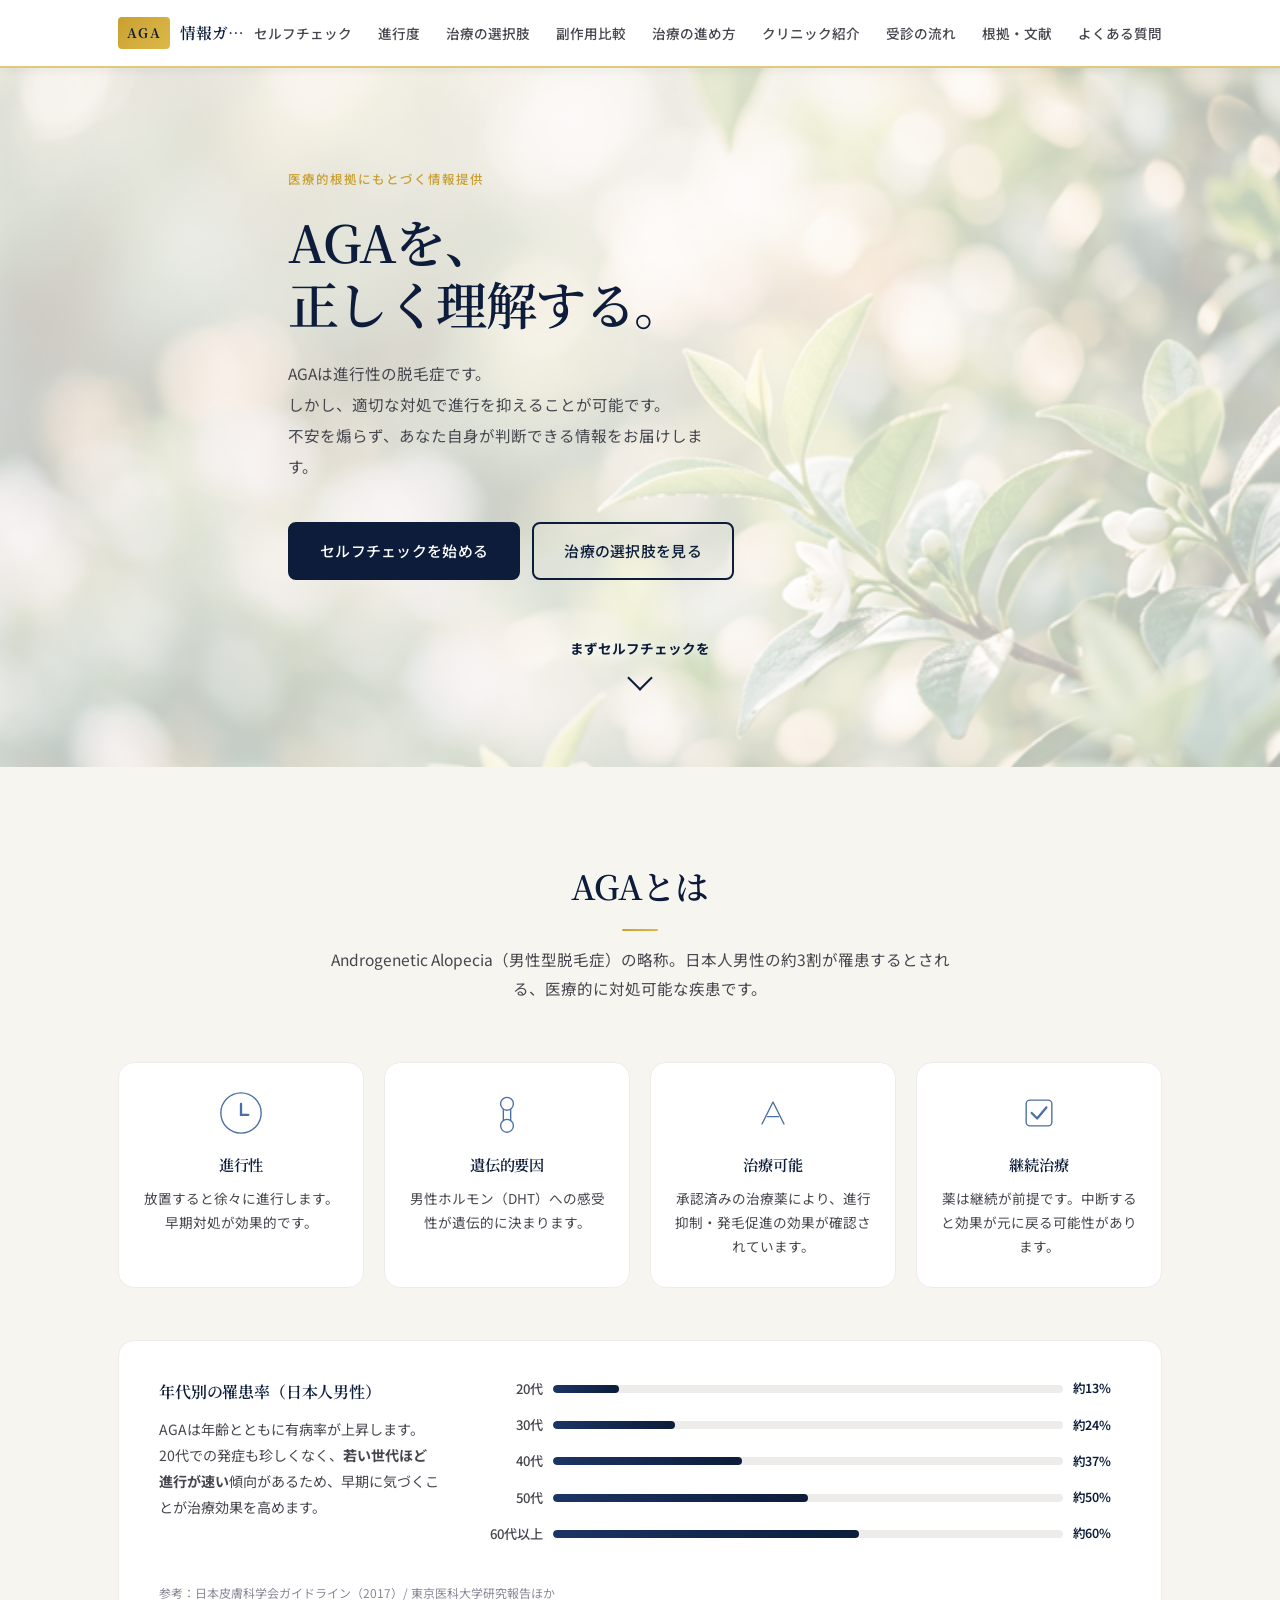
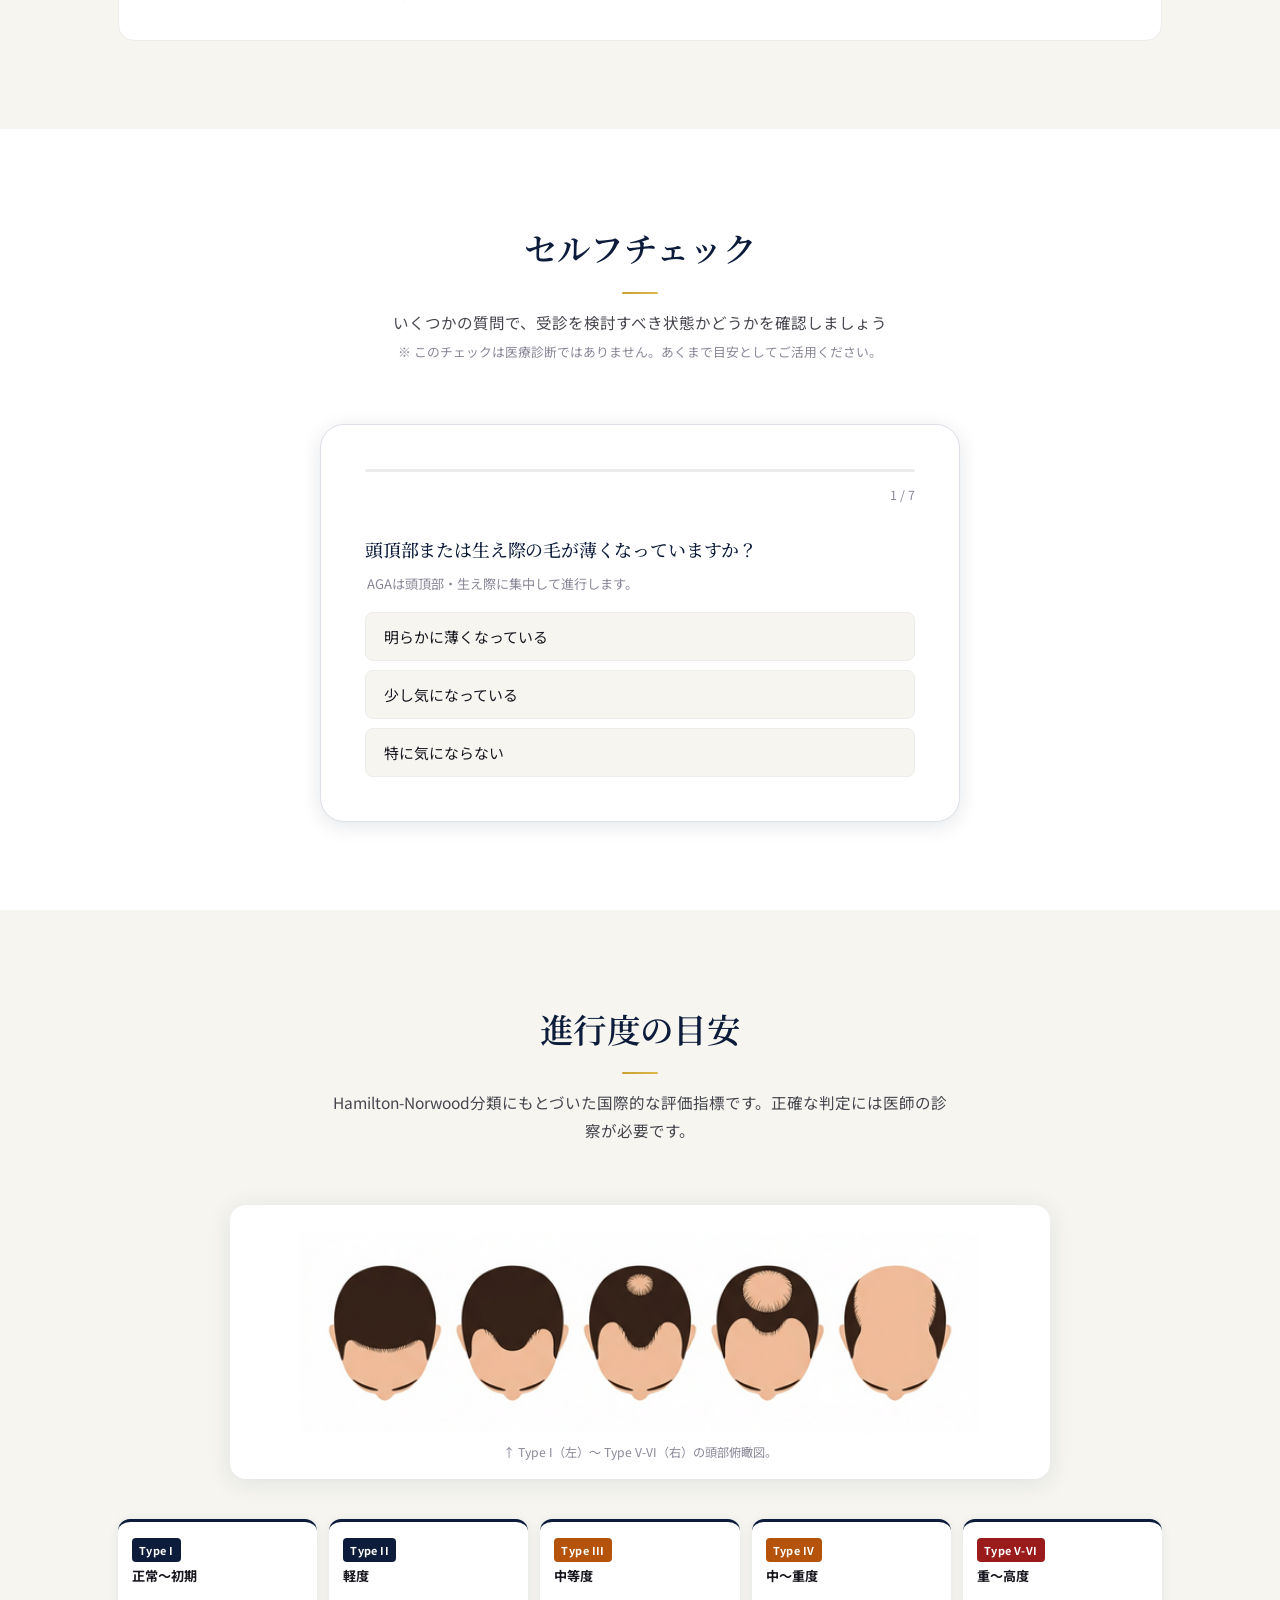
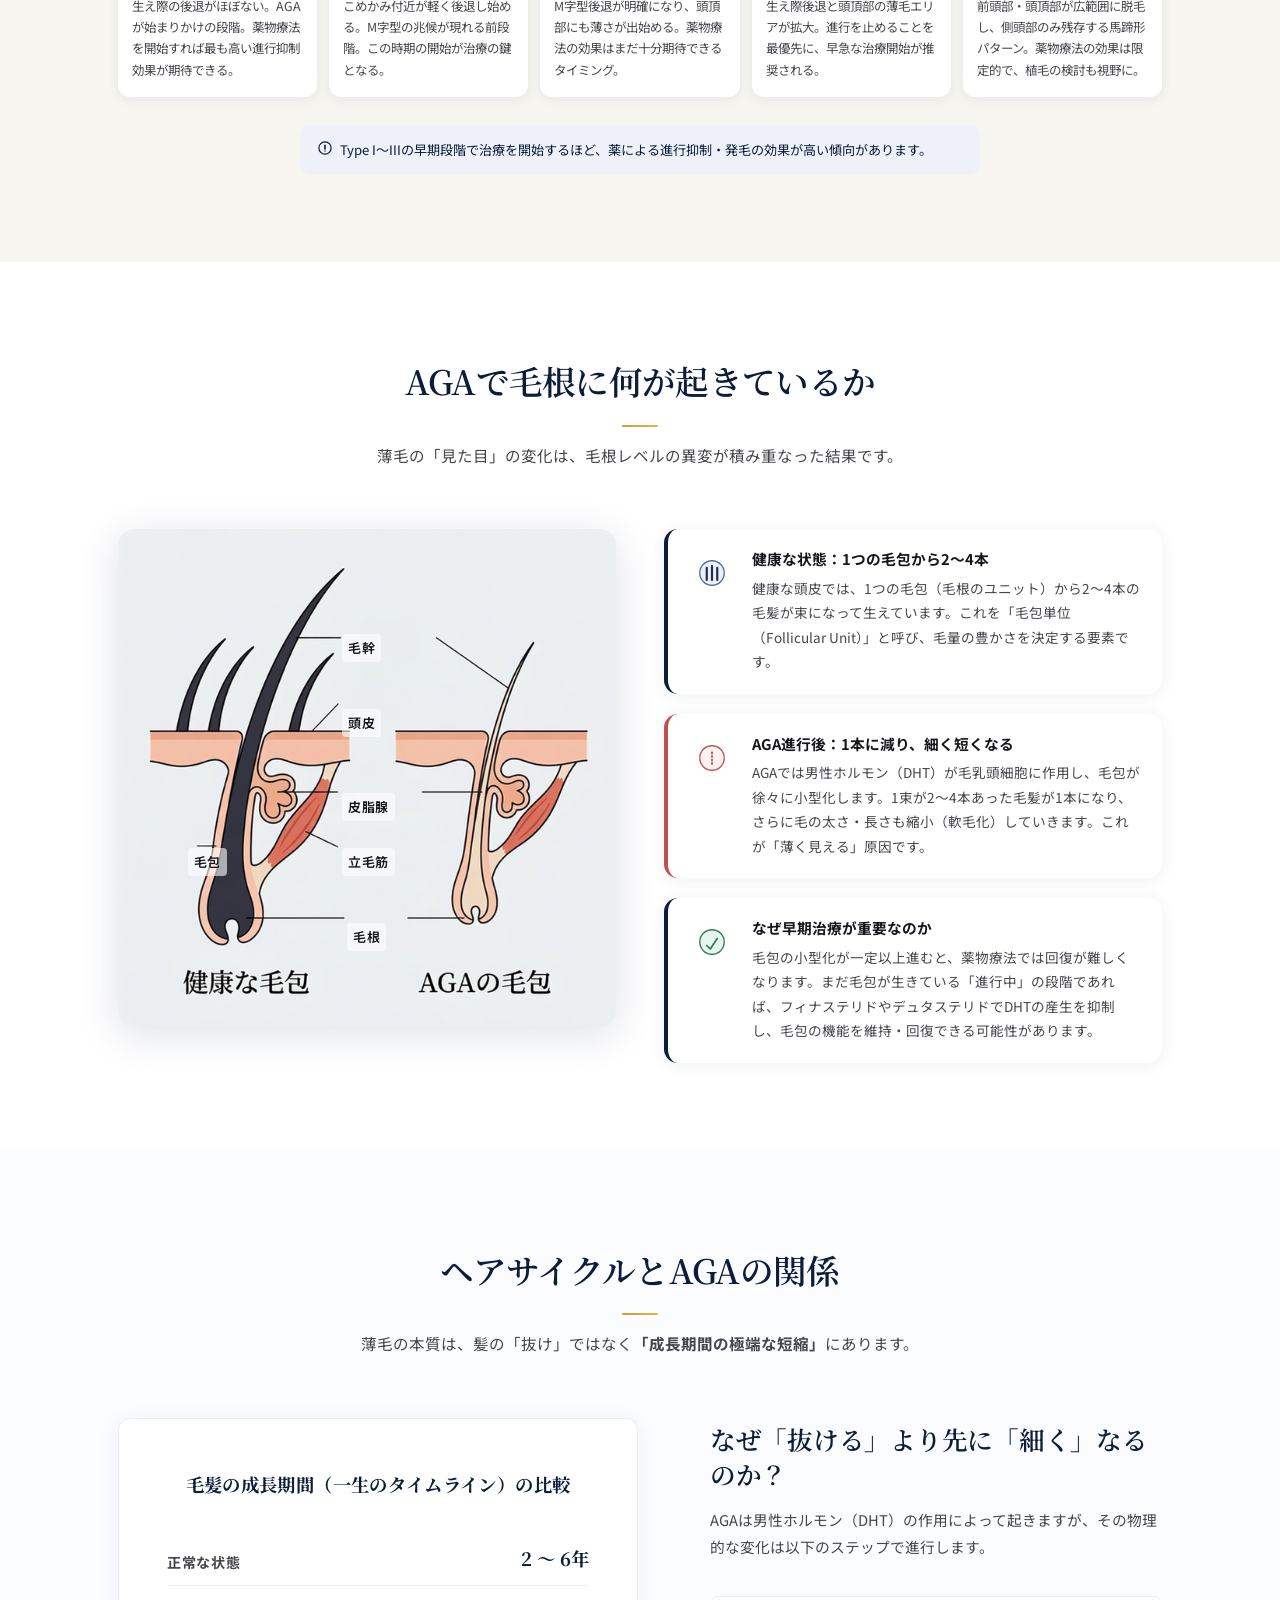
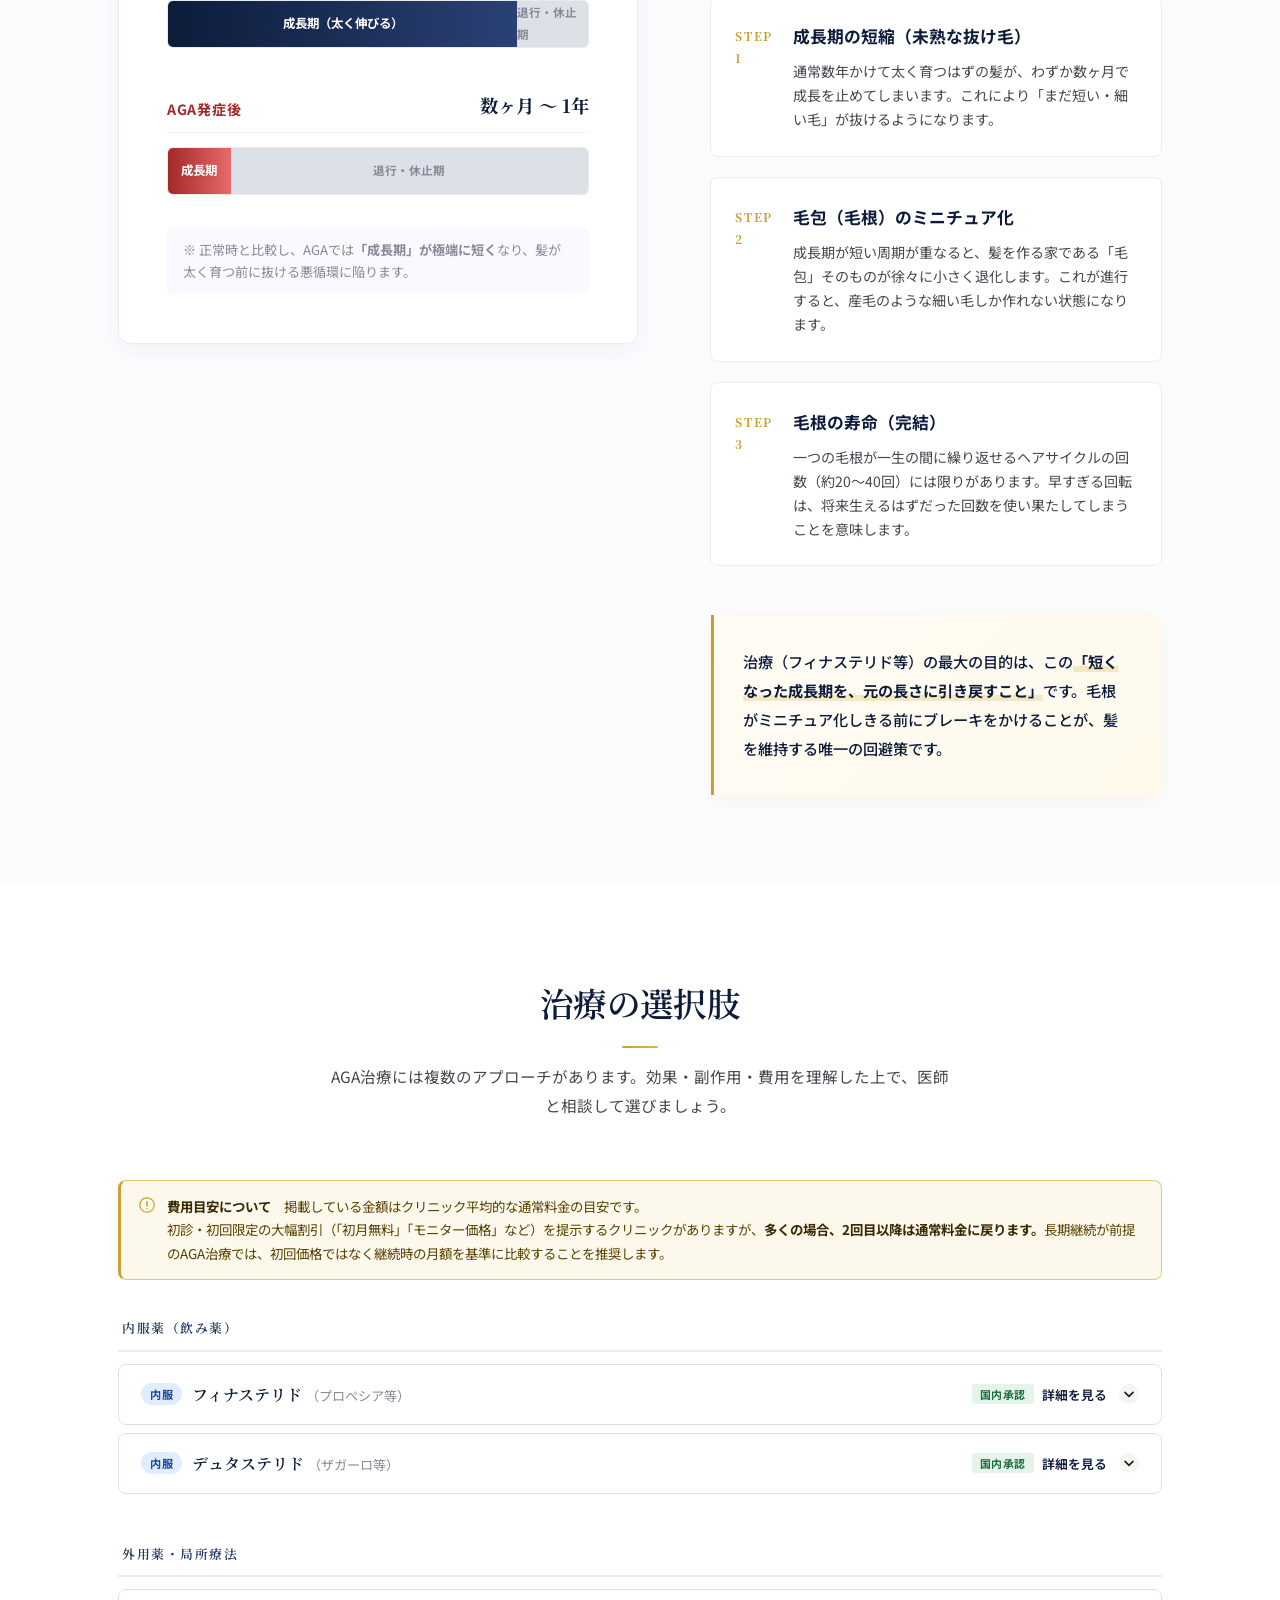
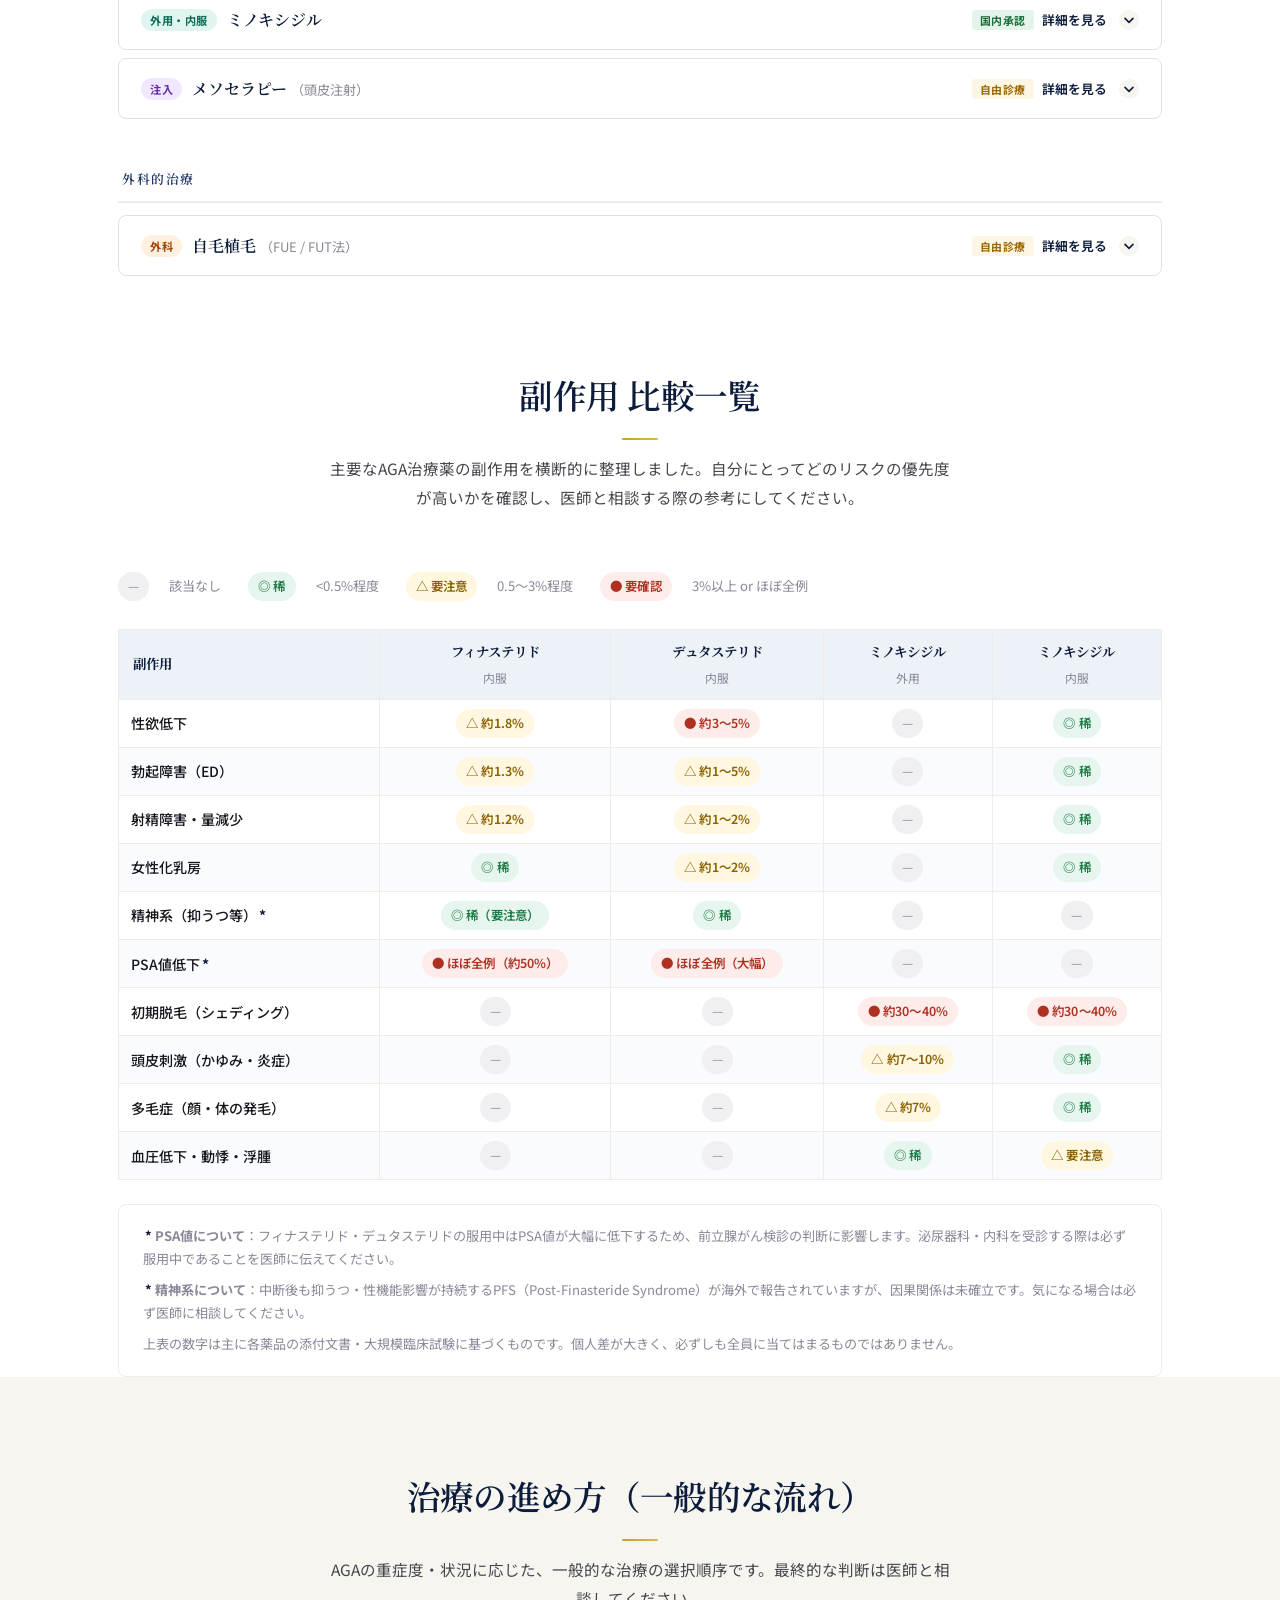
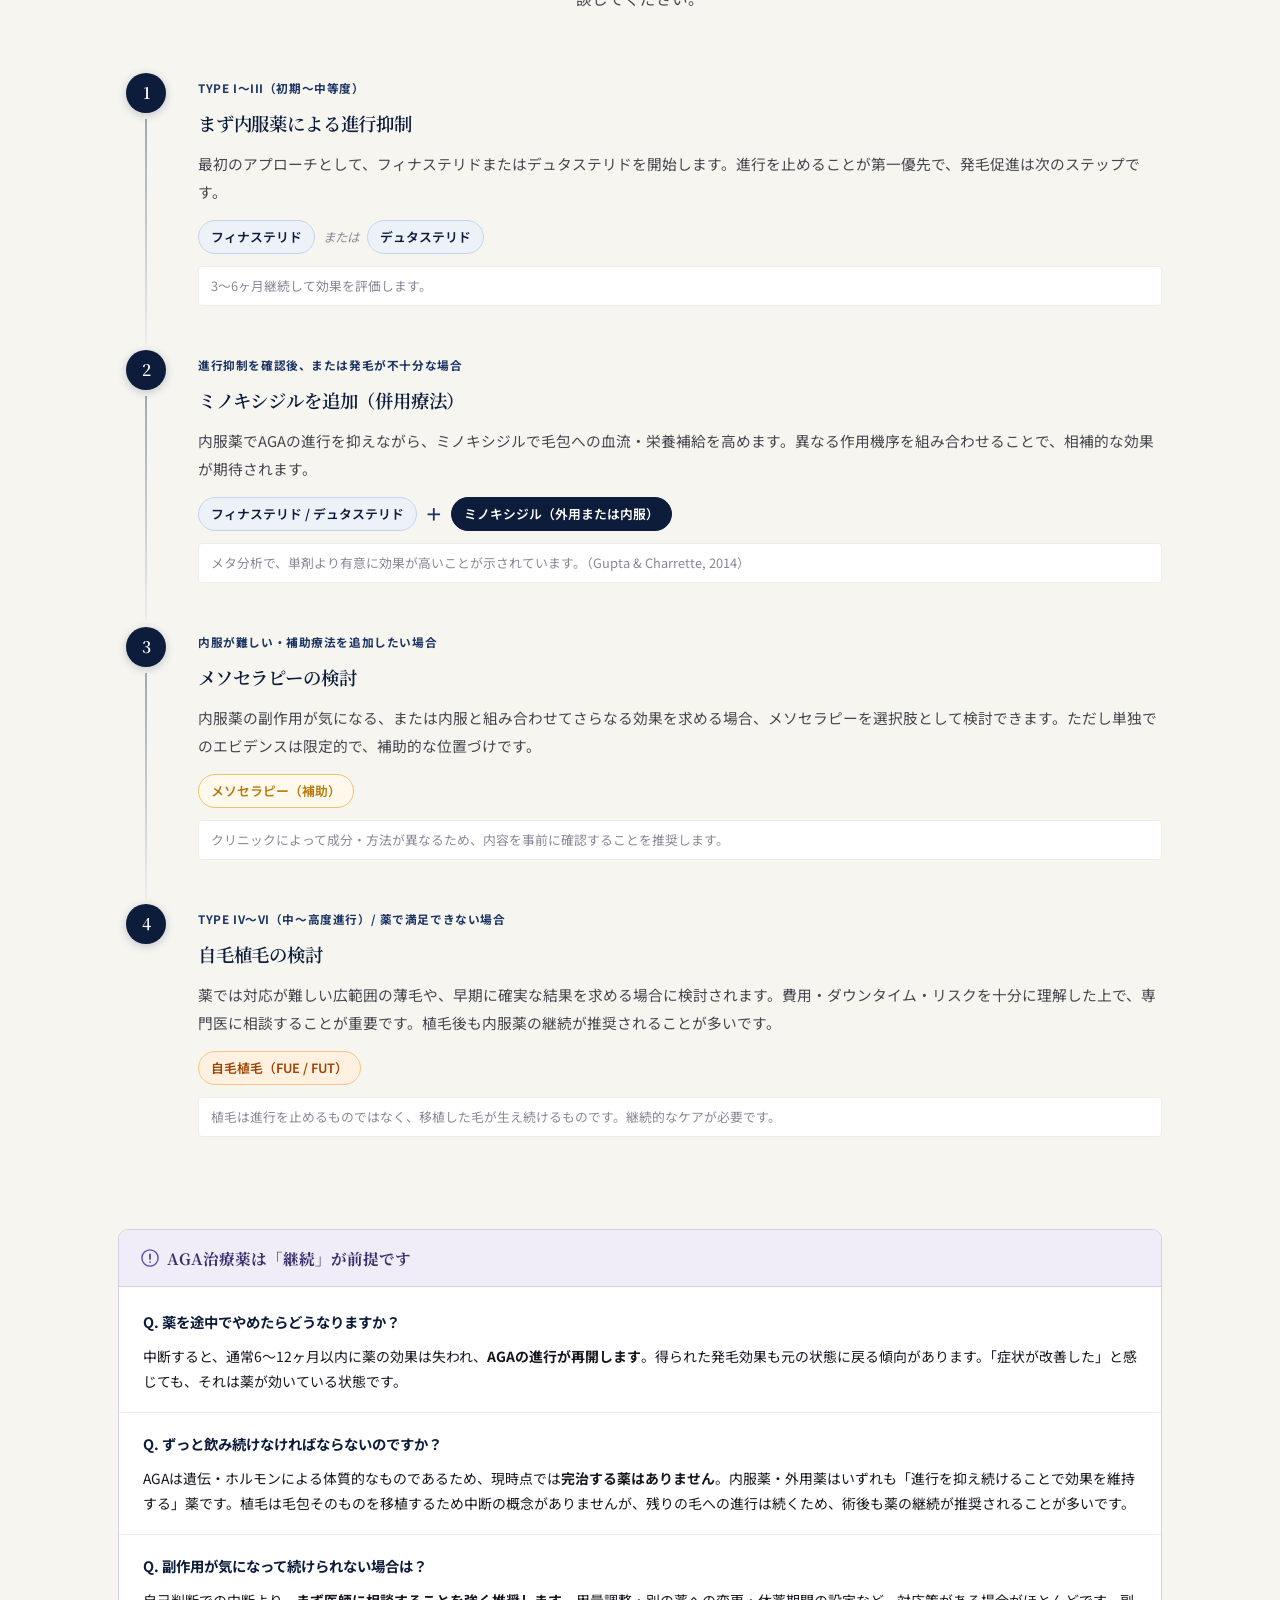
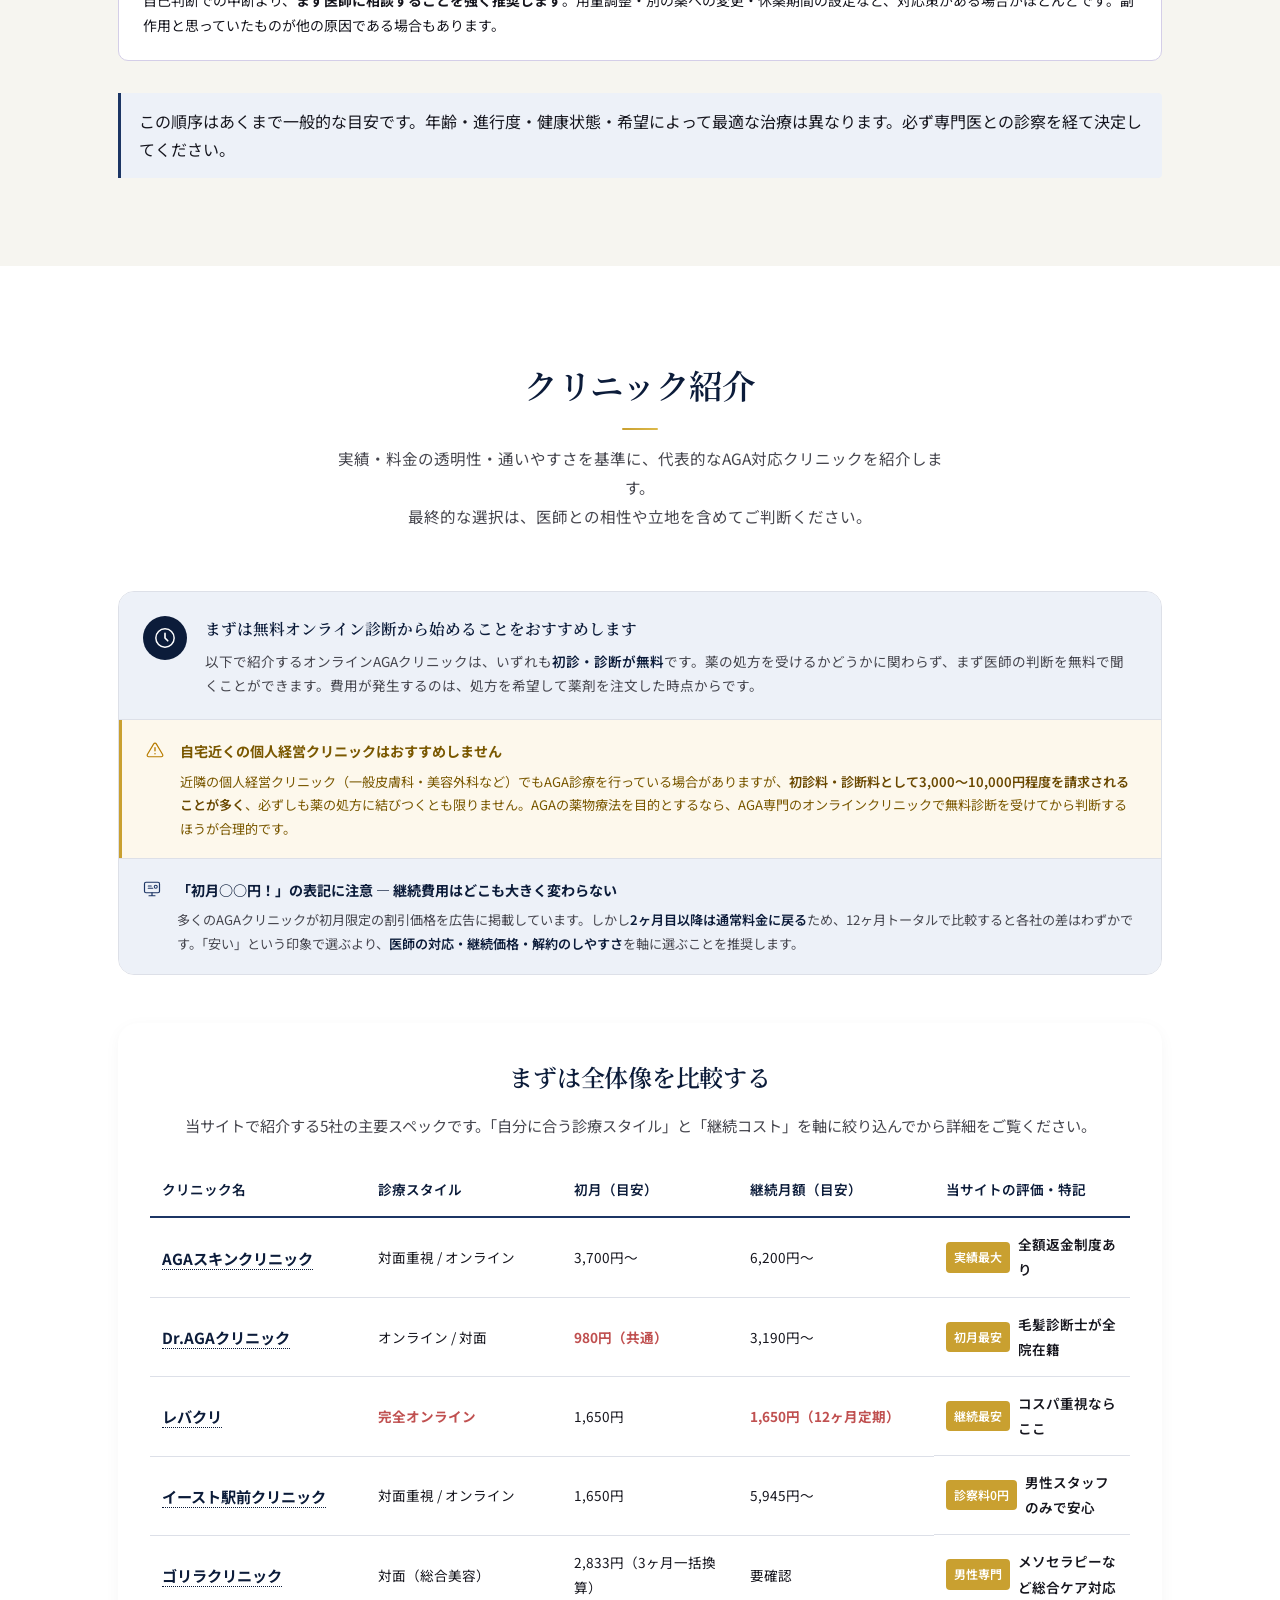
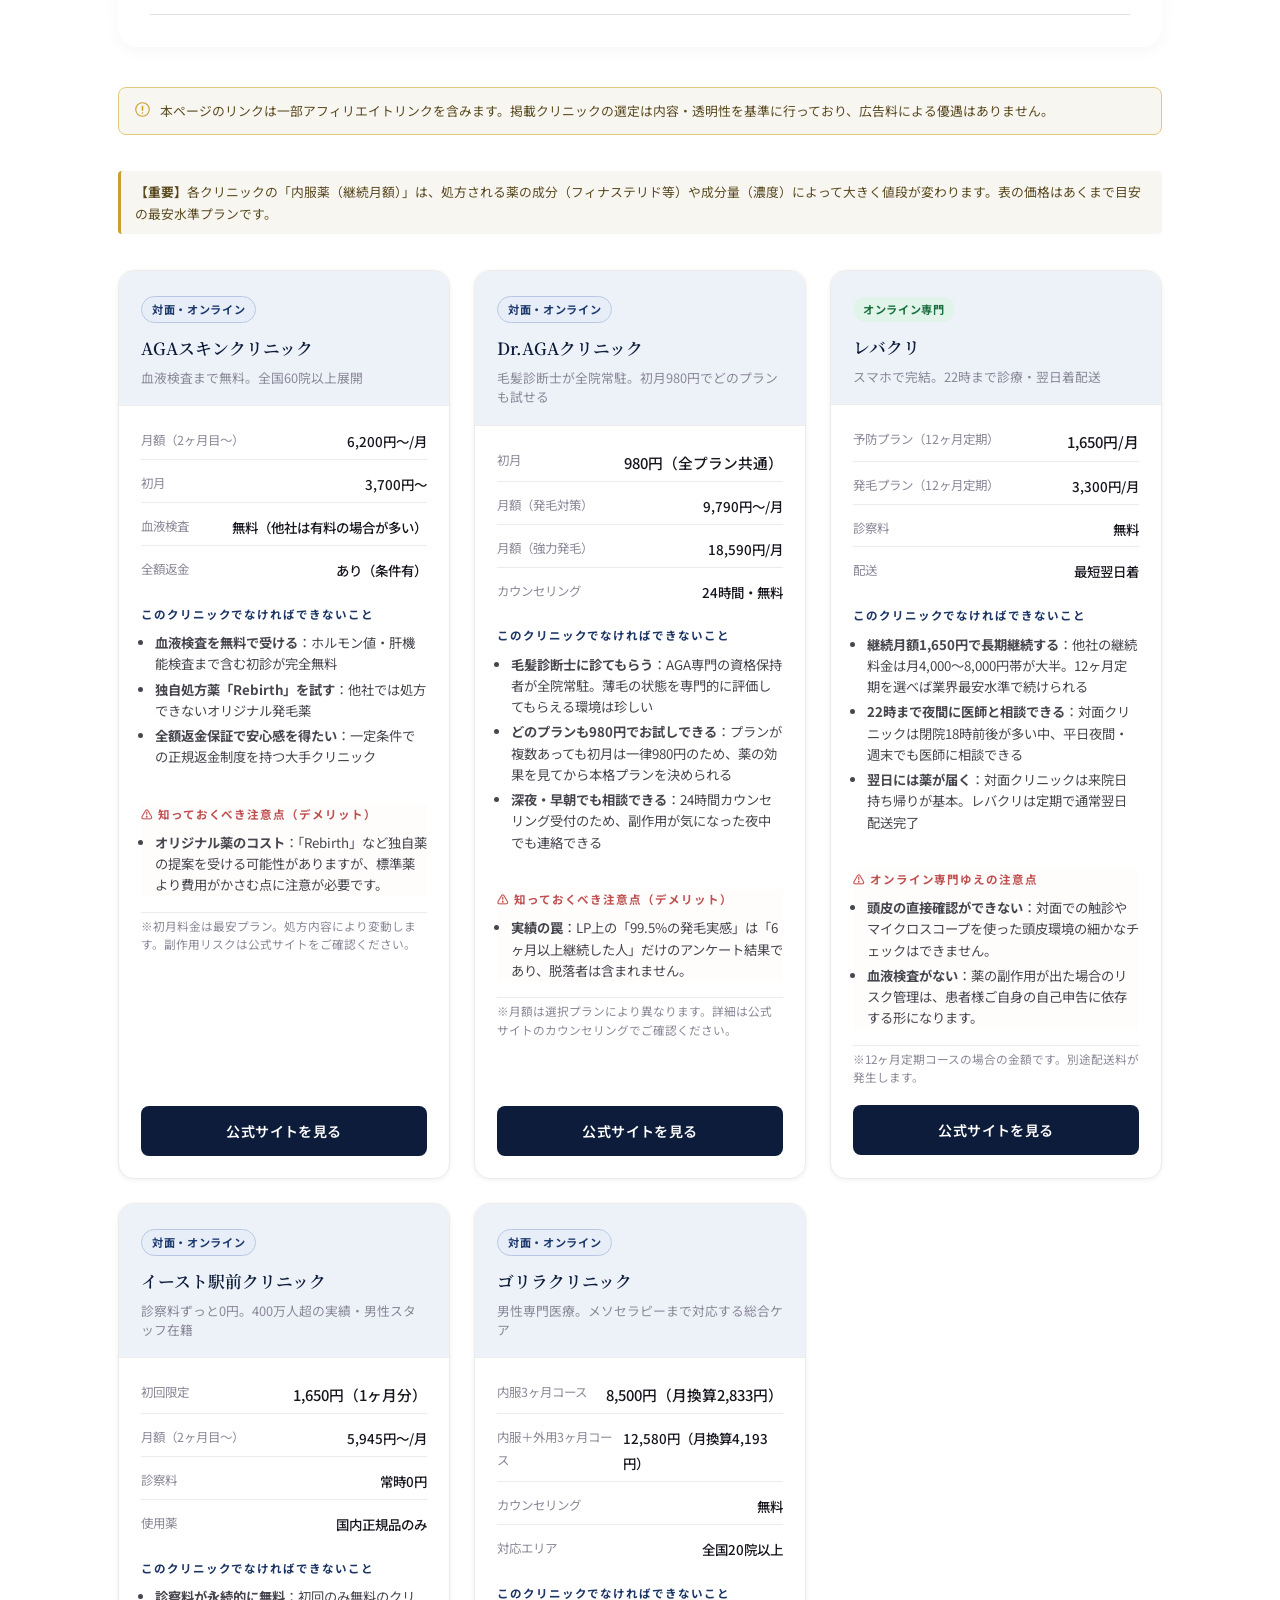
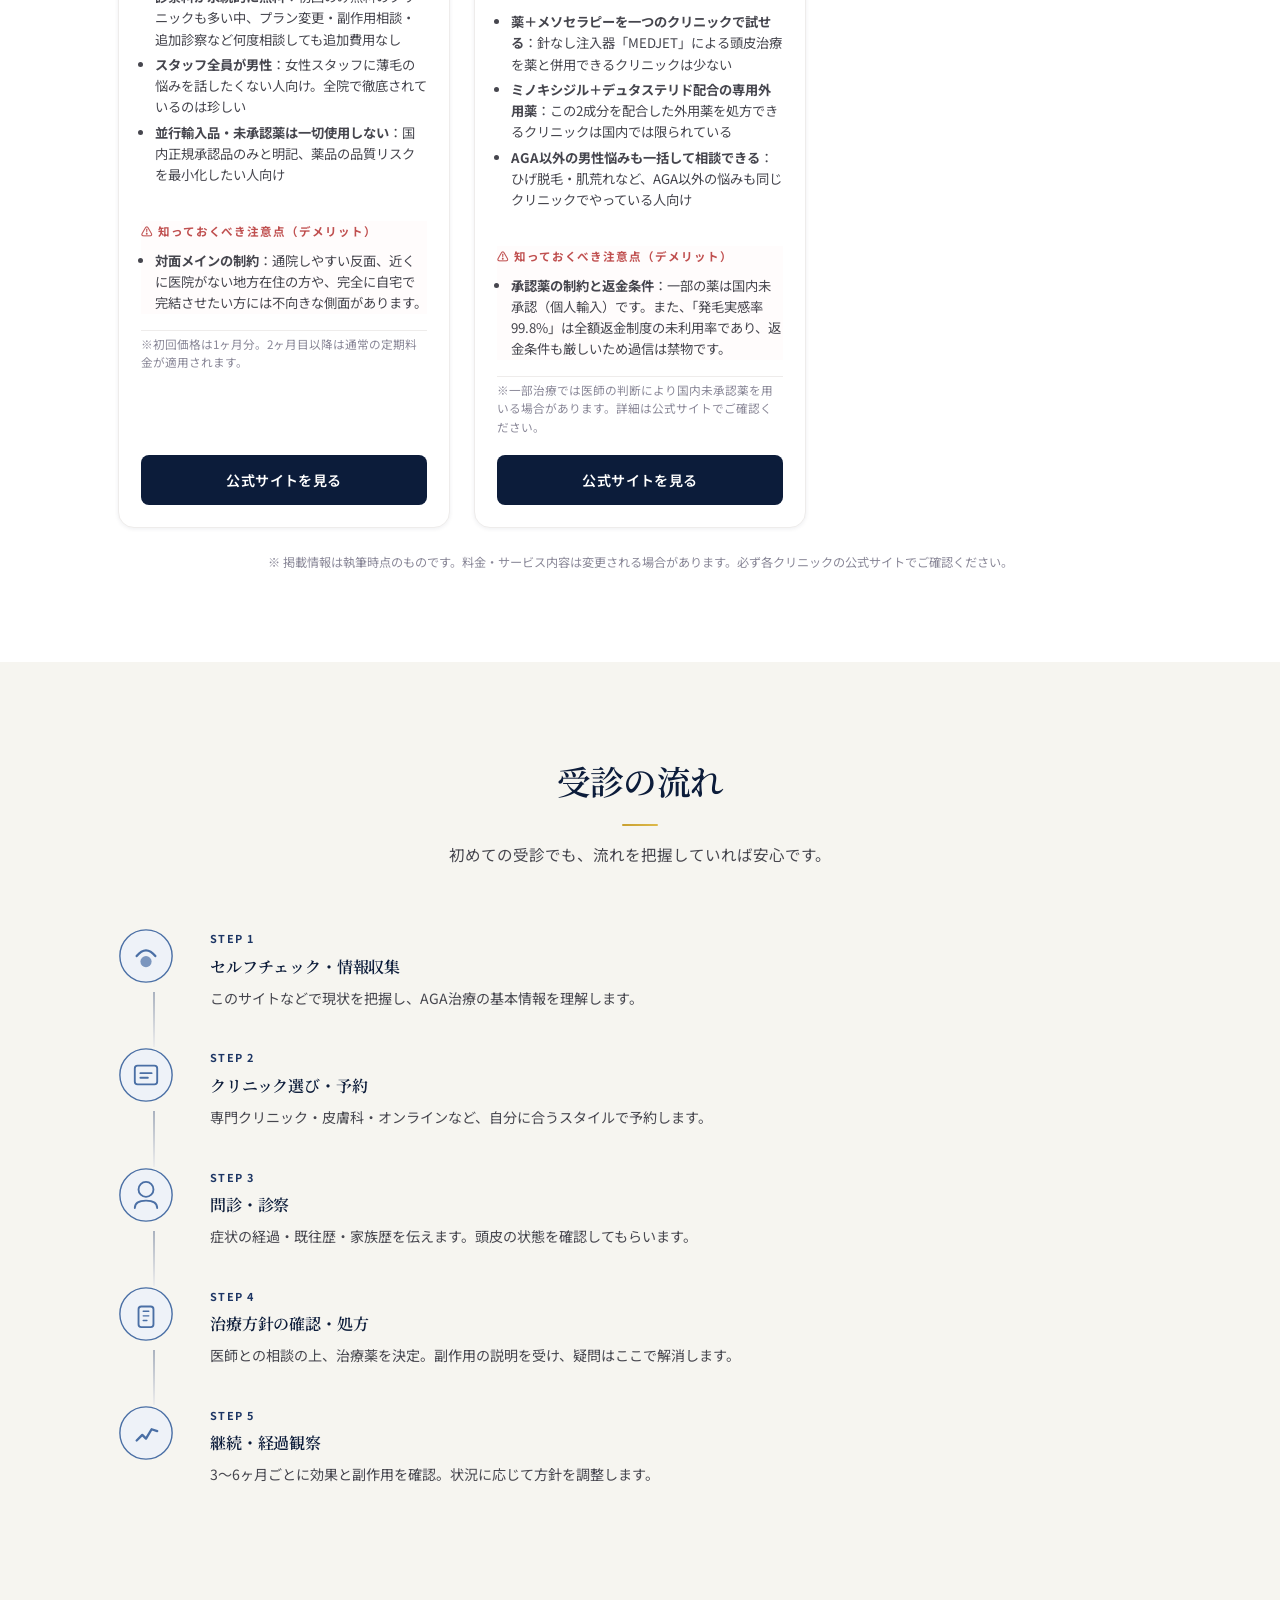
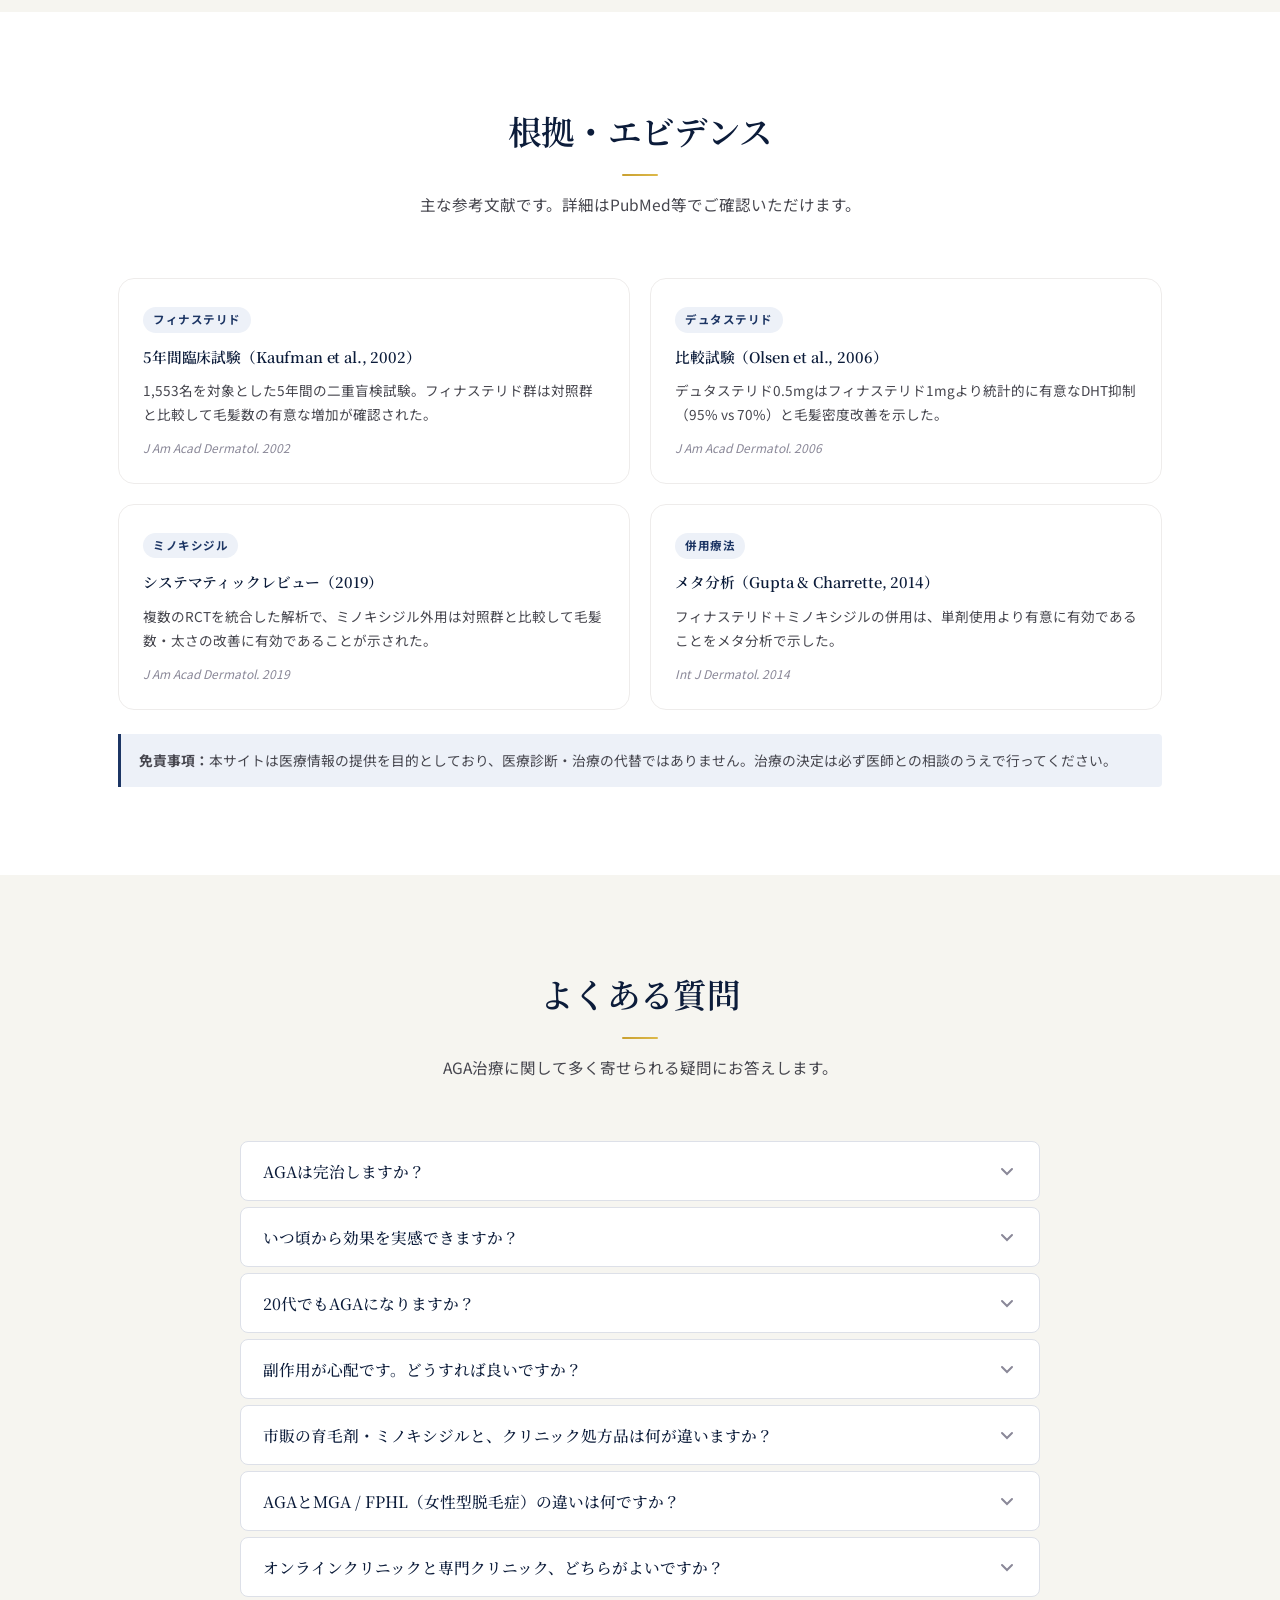
==== commit 10ff3e32: "Add files via upload" ====
--- a/aga-lab/index.html
+++ b/aga-lab/index.html
@@ -1184,35 +1184,35 @@
               </thead>
               <tbody>
                 <tr>
-                  <td class="td-name"><a href="#clinics">AGAスキンクリニック</a></td>
+                  <td class="td-name"><a href="https://www.agaskin.info/af/m_1/?utm_source=seo_a8&utm_medium=affiliate&utm_campaign=standard_m&cid=c01kk6g3yfze80nbzmwkrg483wg&p=phdsw0jpmt7v" rel="noopener noreferrer" target="_blank">AGAスキンクリニック</a></td>
                   <td>対面重視 / オンライン</td>
                   <td>3,700円〜</td>
                   <td>6,200円〜</td>
                   <td class="td-feature"><span class="badge-feature">実績最大</span>全額返金制度あり</td>
                 </tr>
                 <tr>
-                  <td class="td-name"><a href="#clinics">Dr.AGAクリニック</a></td>
+                  <td class="td-name"><a href="https://drskinclinic.jp/aga/aff/blt/hrm2/?tgcs=fae6153211cb07becda2799a77783e07" rel="noopener noreferrer" target="_blank">Dr.AGAクリニック</a></td>
                   <td>オンライン / 対面</td>
                   <td class="td-highlight">980円（共通）</td>
                   <td>3,190円〜</td>
                   <td class="td-feature"><span class="badge-feature">初月最安</span>毛髪診断士が全院在籍</td>
                 </tr>
                 <tr>
-                  <td class="td-name"><a href="#clinics">レバクリ</a></td>
+                  <td class="td-name"><a href="https://px.a8.net/svt/ejp?a8mat=4AZL0F+6BFLV6+5E9C+5YRHE" rel="nofollow noopener noreferrer" target="_blank">レバクリ</a></td>
                   <td class="td-highlight">完全オンライン</td>
                   <td>1,650円</td>
                   <td class="td-highlight">1,650円（12ヶ月定期）</td>
                   <td class="td-feature"><span class="badge-feature">継続最安</span>コスパ重視ならここ</td>
                 </tr>
                 <tr>
-                  <td class="td-name"><a href="#clinics">イースト駅前クリニック</a></td>
+                  <td class="td-name"><a href="https://www.eastcl.com/lp/aff_2407d_aga/" rel="noopener noreferrer" target="_blank">イースト駅前クリニック</a></td>
                   <td>対面重視 / オンライン</td>
                   <td>1,650円</td>
                   <td>5,945円〜</td>
                   <td class="td-feature"><span class="badge-feature">診察料0円</span>男性スタッフのみで安心</td>
                 </tr>
                 <tr>
-                  <td class="td-name"><a href="#clinics">ゴリラクリニック</a></td>
+                  <td class="td-name"><a href="https://gorilla.clinic/operation/aga/lp/cp/005/e/?argument=PJNTHKtu&dmai=a6969f3bedefc5&utm_source=affiliate&utm_medium=cpc&utm_campaign=aga_medication" rel="noopener noreferrer" target="_blank">ゴリラクリニック</a></td>
                   <td>対面（総合美容）</td>
                   <td>2,833円（3ヶ月一括換算）</td>
                   <td>要確認</td>
@@ -1340,8 +1340,9 @@
               </div>
               <p class="clinic-note-sm">※12ヶ月定期コースの場合の金額です。別途配送料が発生します。</p>
             </div>
-            <a href="https://levcli.jp/lps/male-aga/22/?sip=01105014rHNj&trflg=1" class="clinic-btn"
-              rel="noopener noreferrer" target="_blank">公式サイトを見る</a>
+            <a href="https://px.a8.net/svt/ejp?a8mat=4AZL0F+6BFLV6+5E9C+5YRHE" class="clinic-btn"
+              rel="nofollow noopener noreferrer" target="_blank">公式サイトを見る</a>
+            <img border="0" width="1" height="1" src="https://www15.a8.net/0.gif?a8mat=4AZL0F+6BFLV6+5E9C+5YRHE" alt="">
           </div>
 
           <!-- ④ イースト駅前クリニック -->
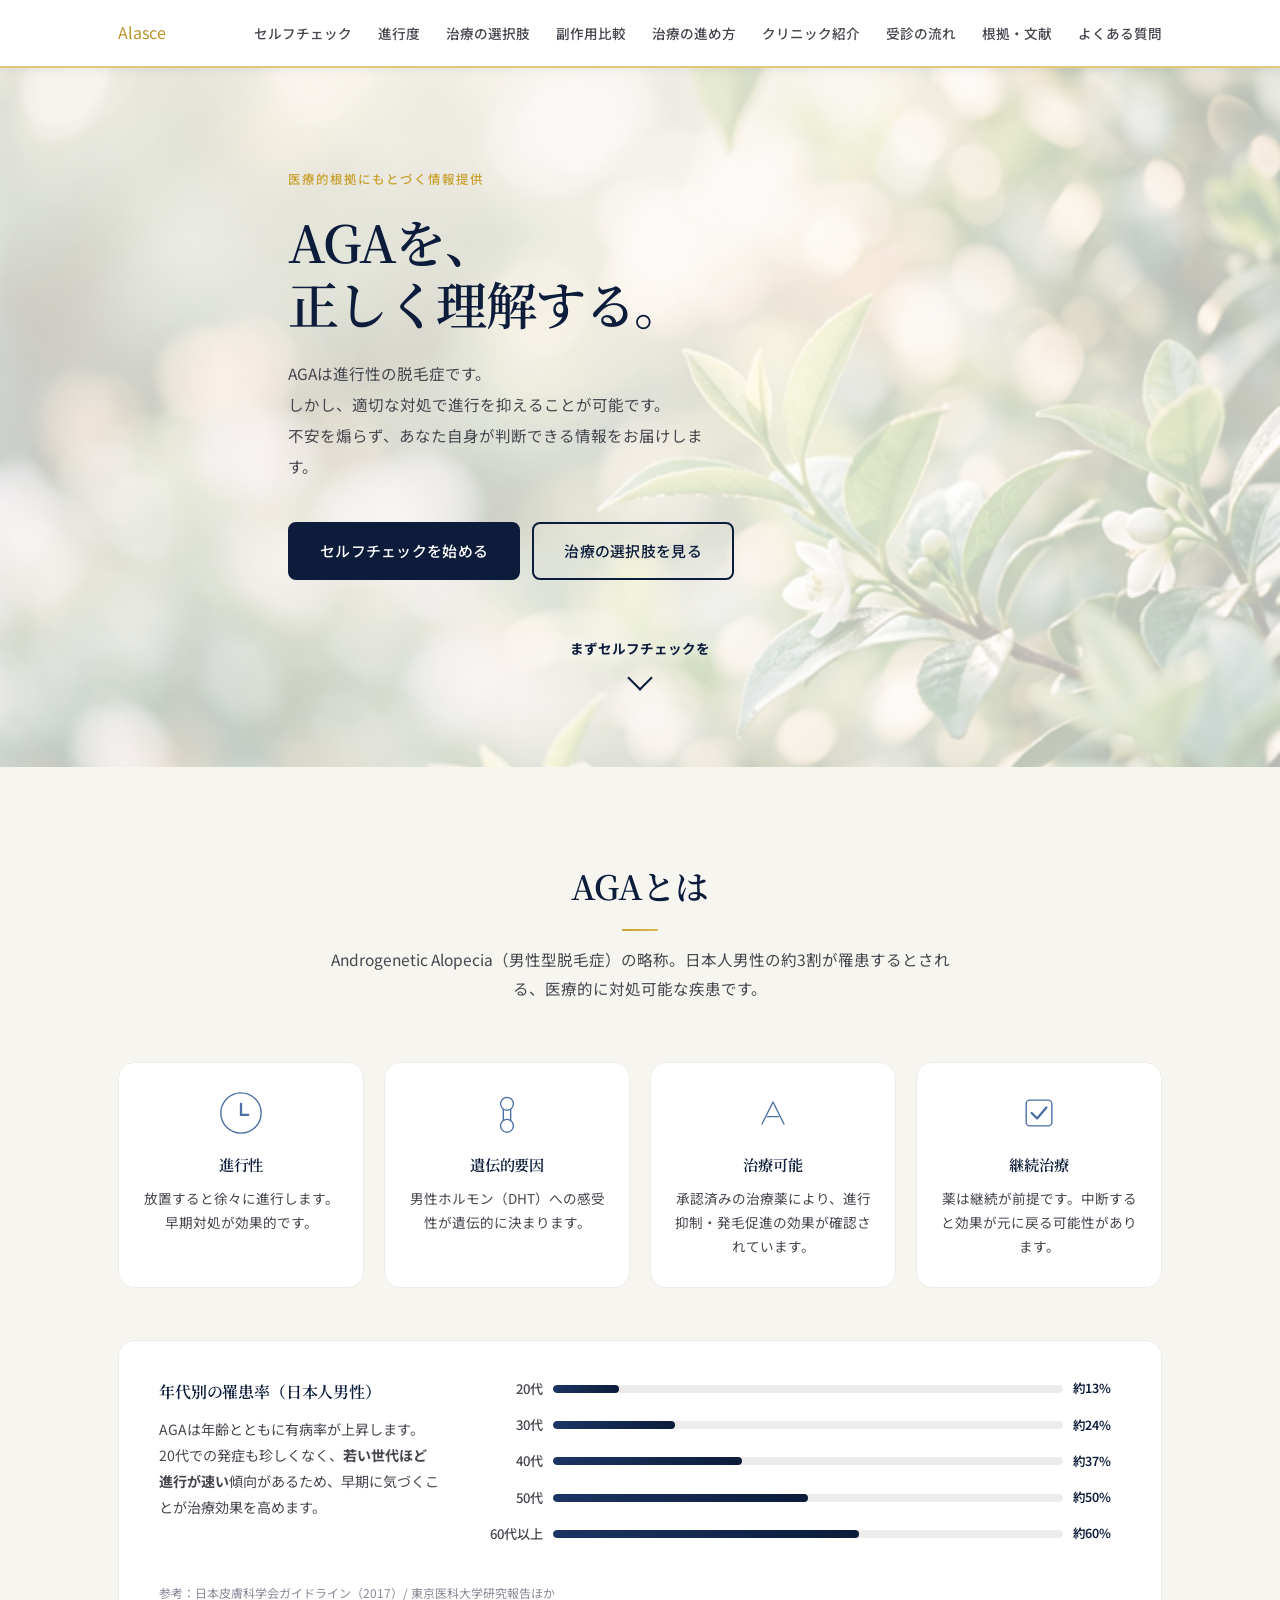
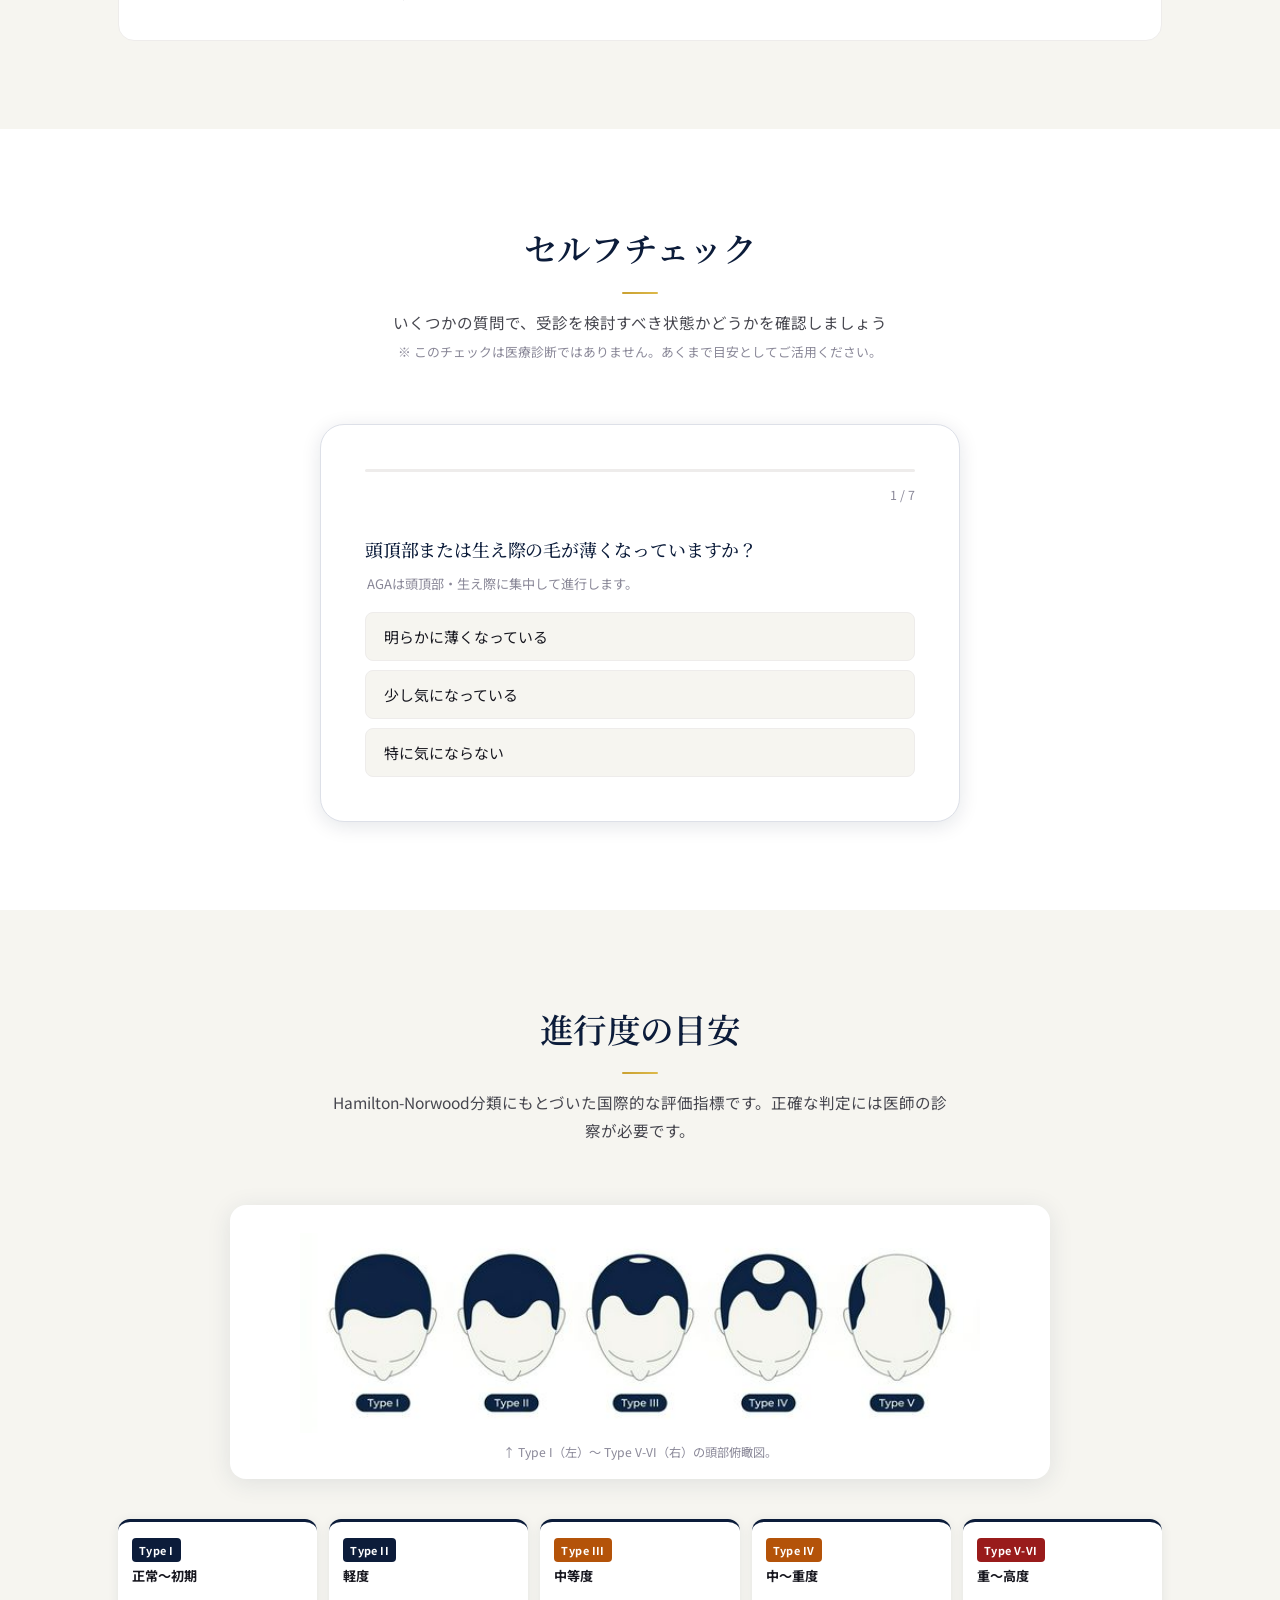
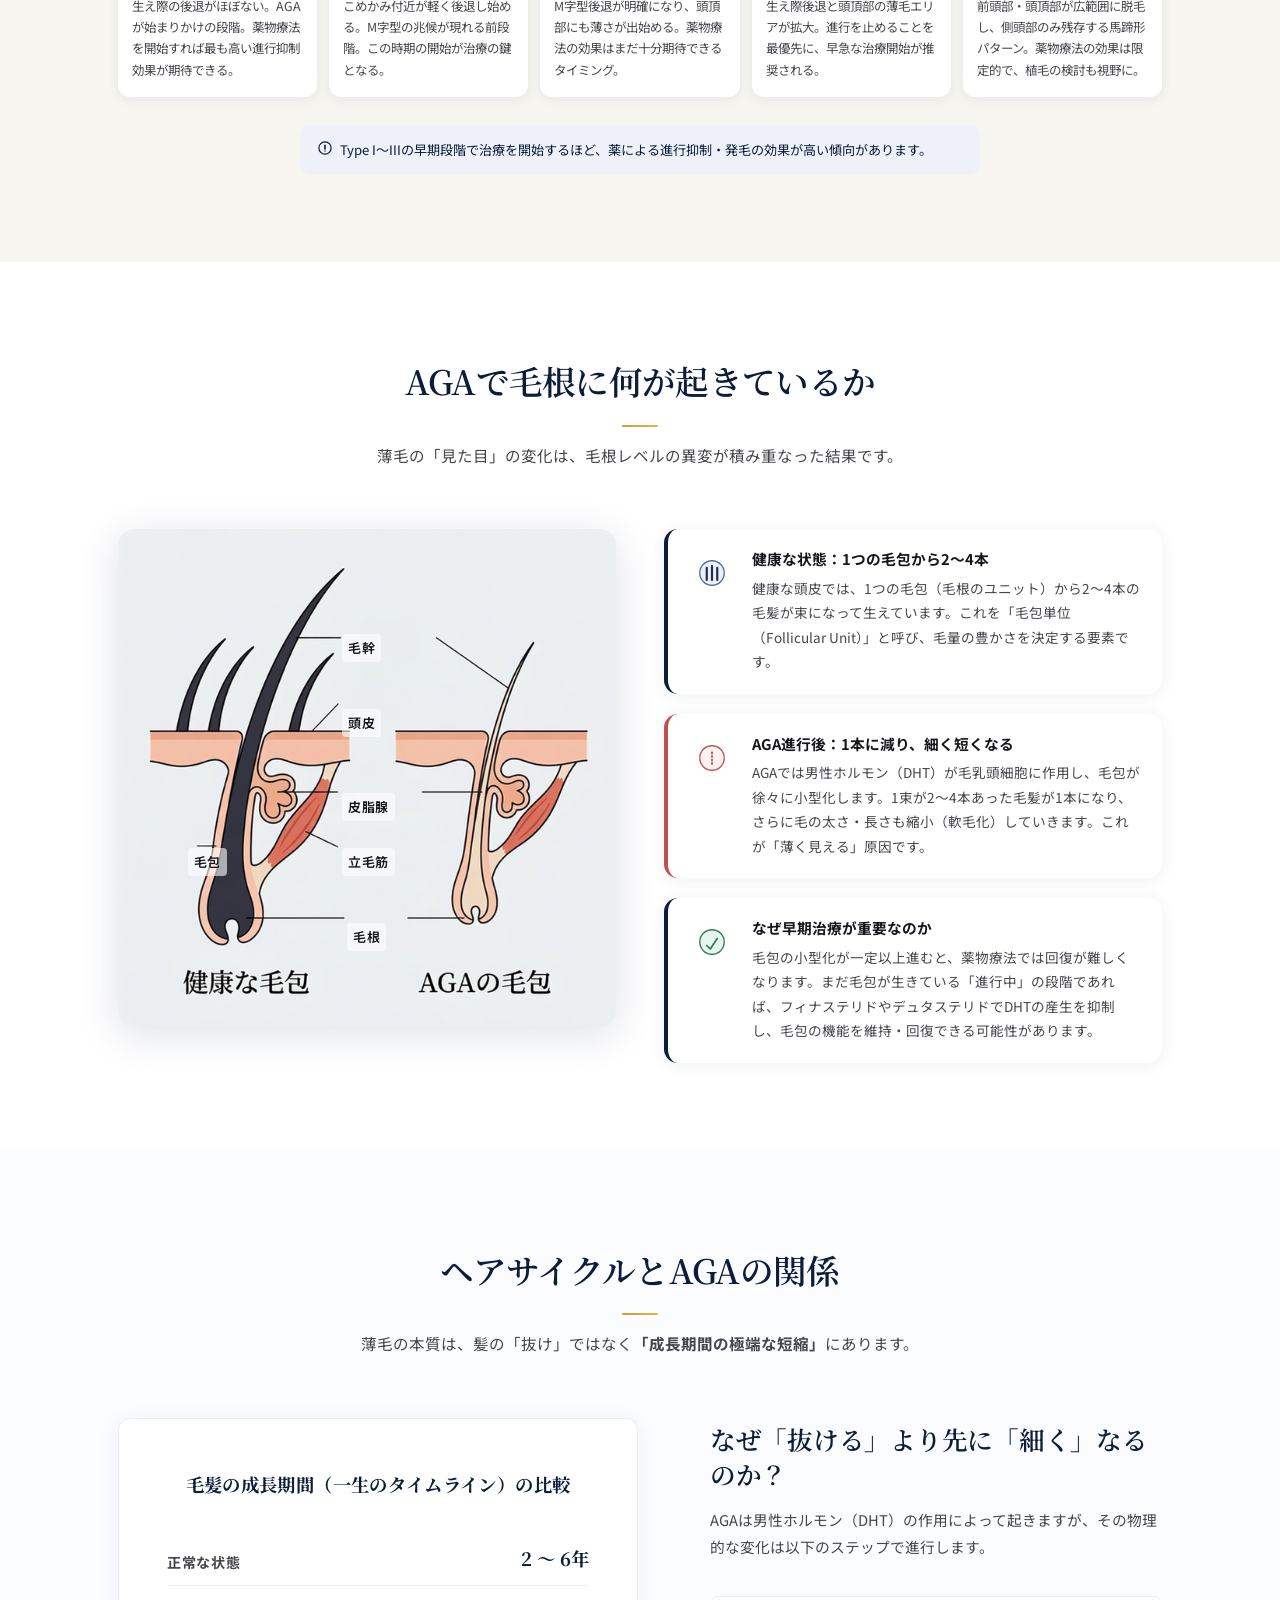
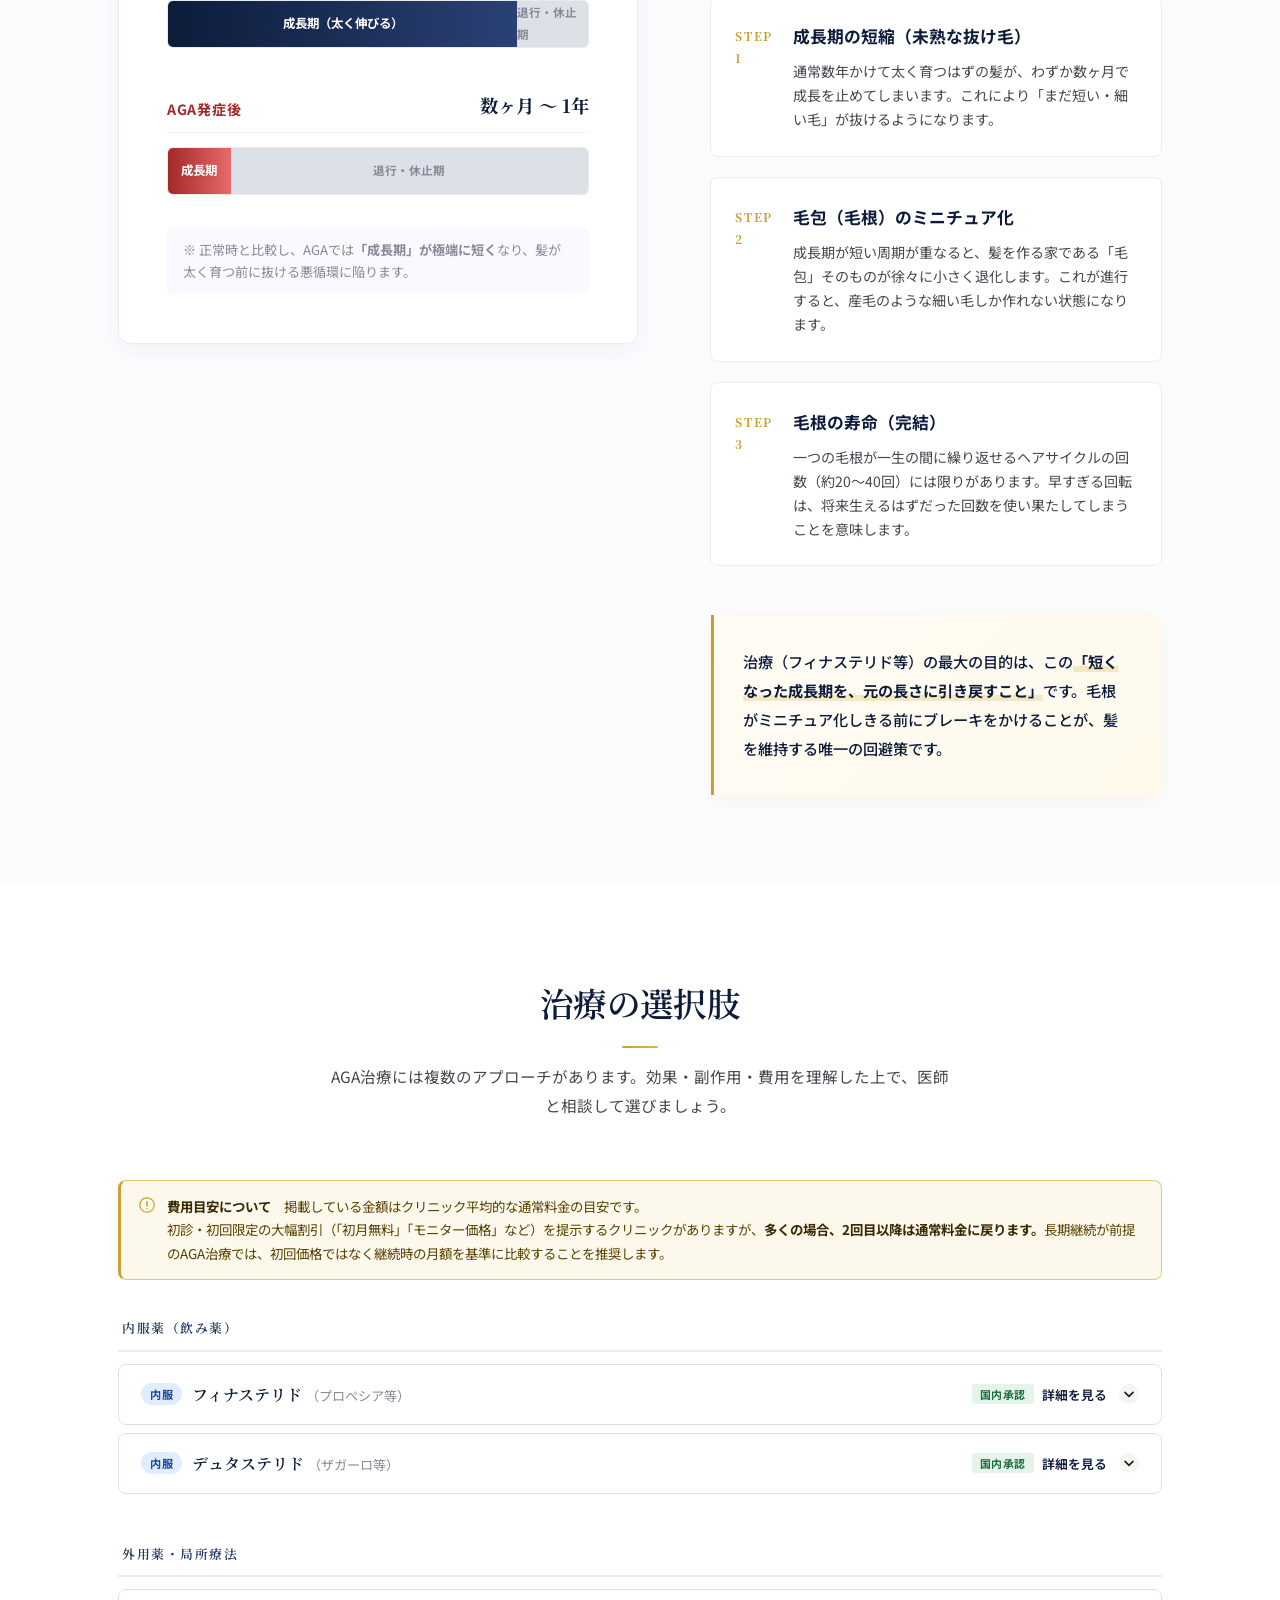
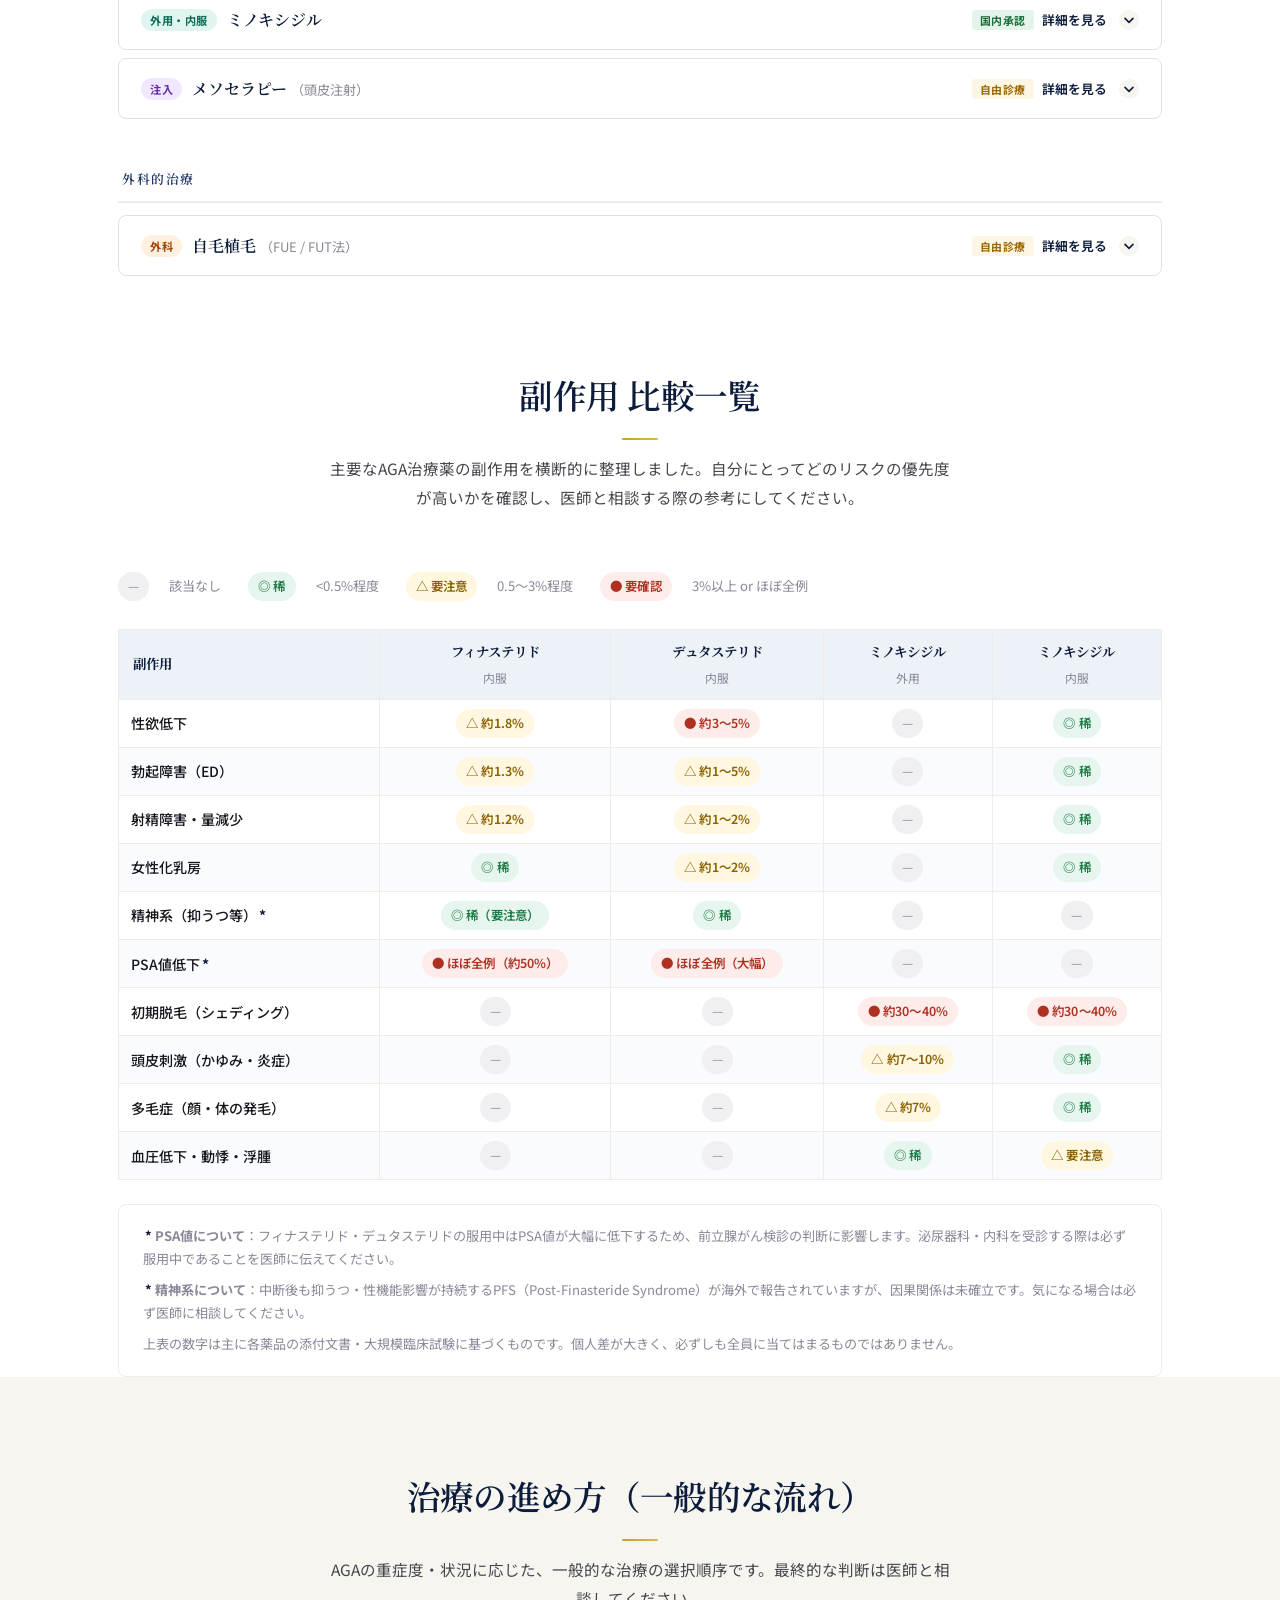
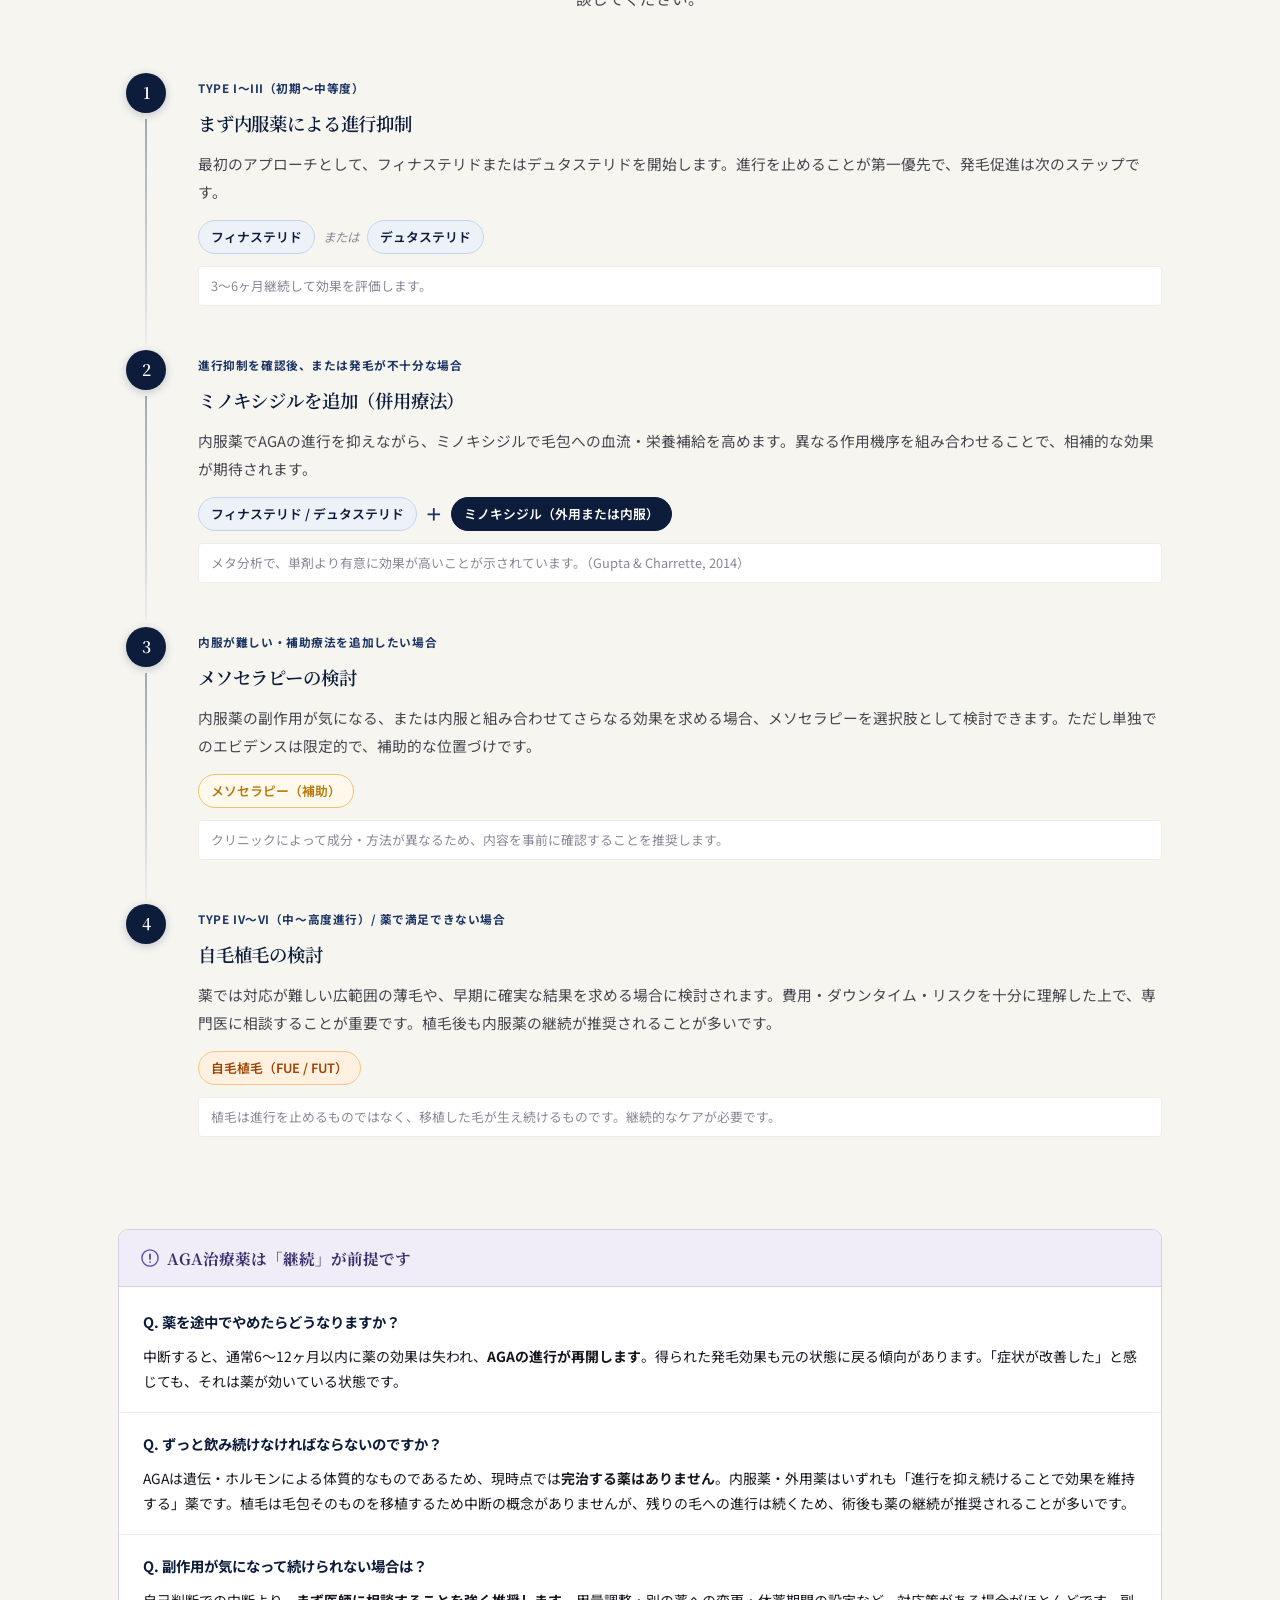
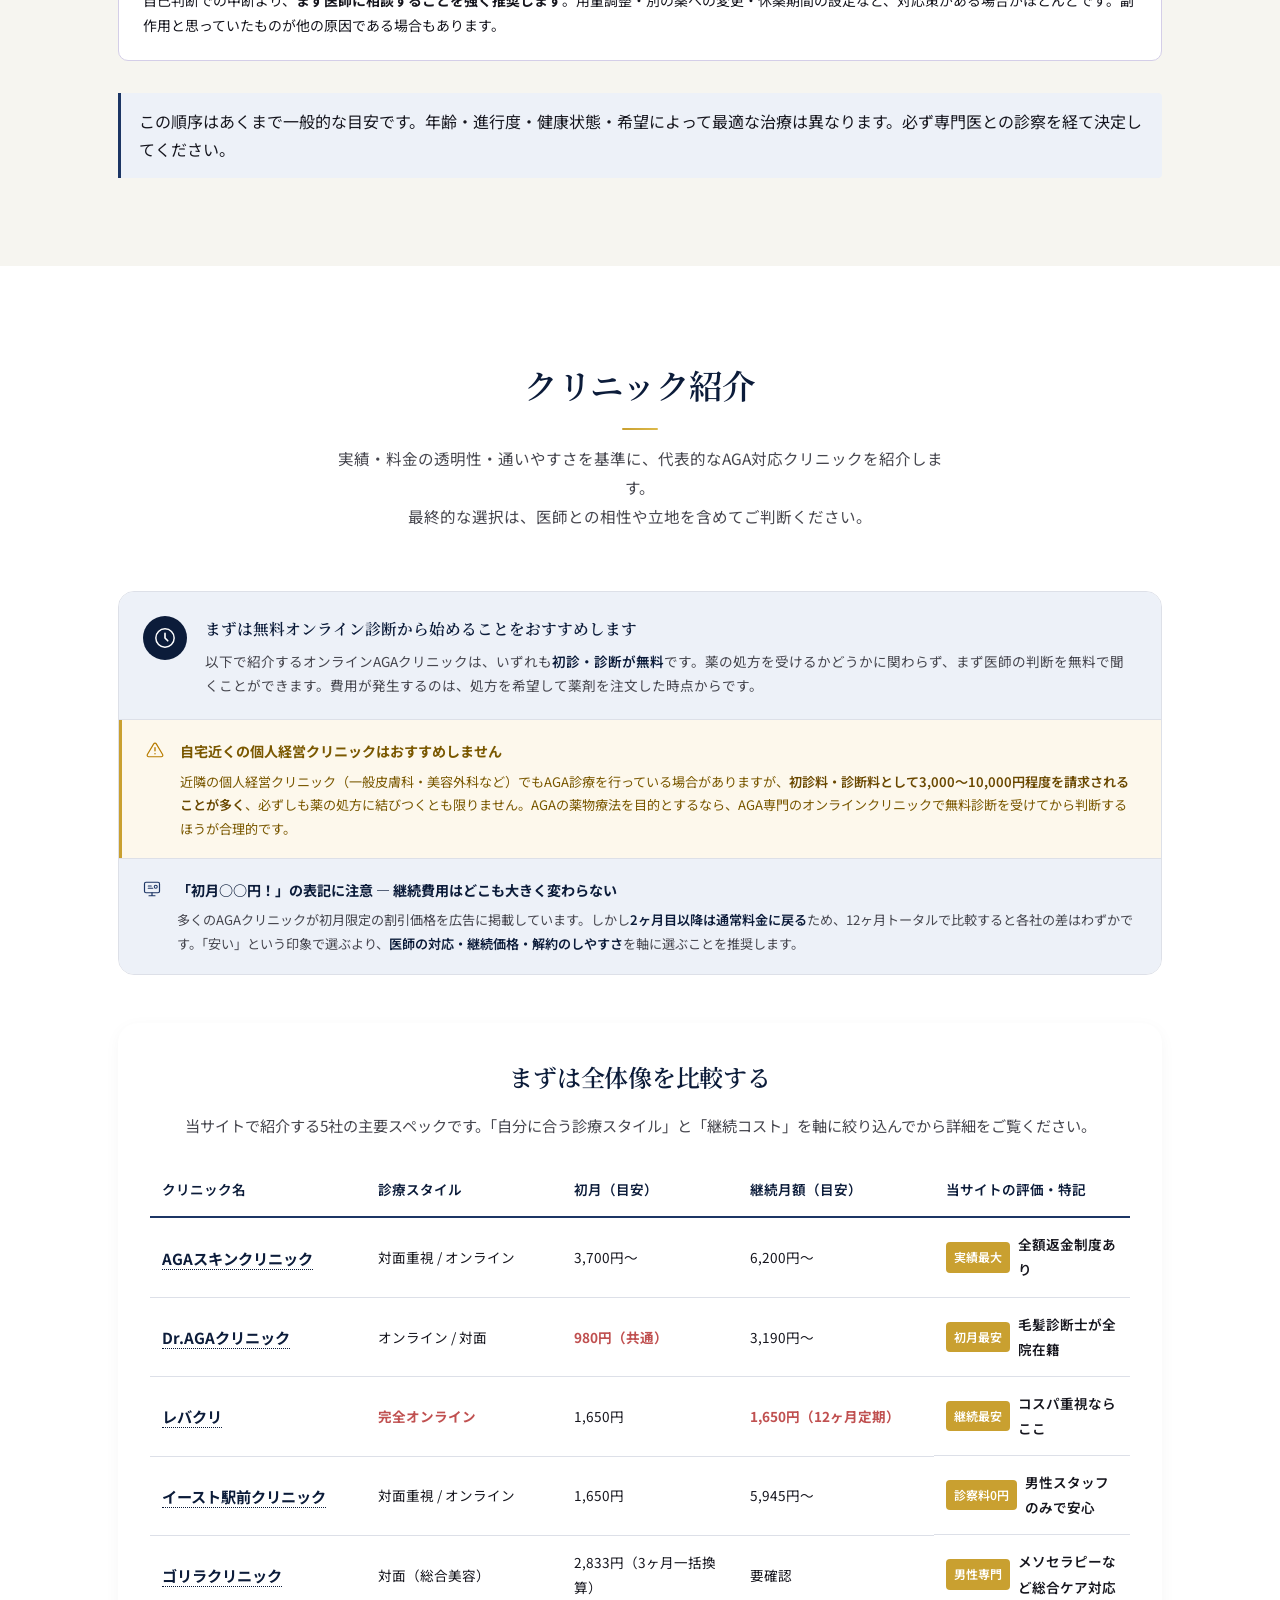
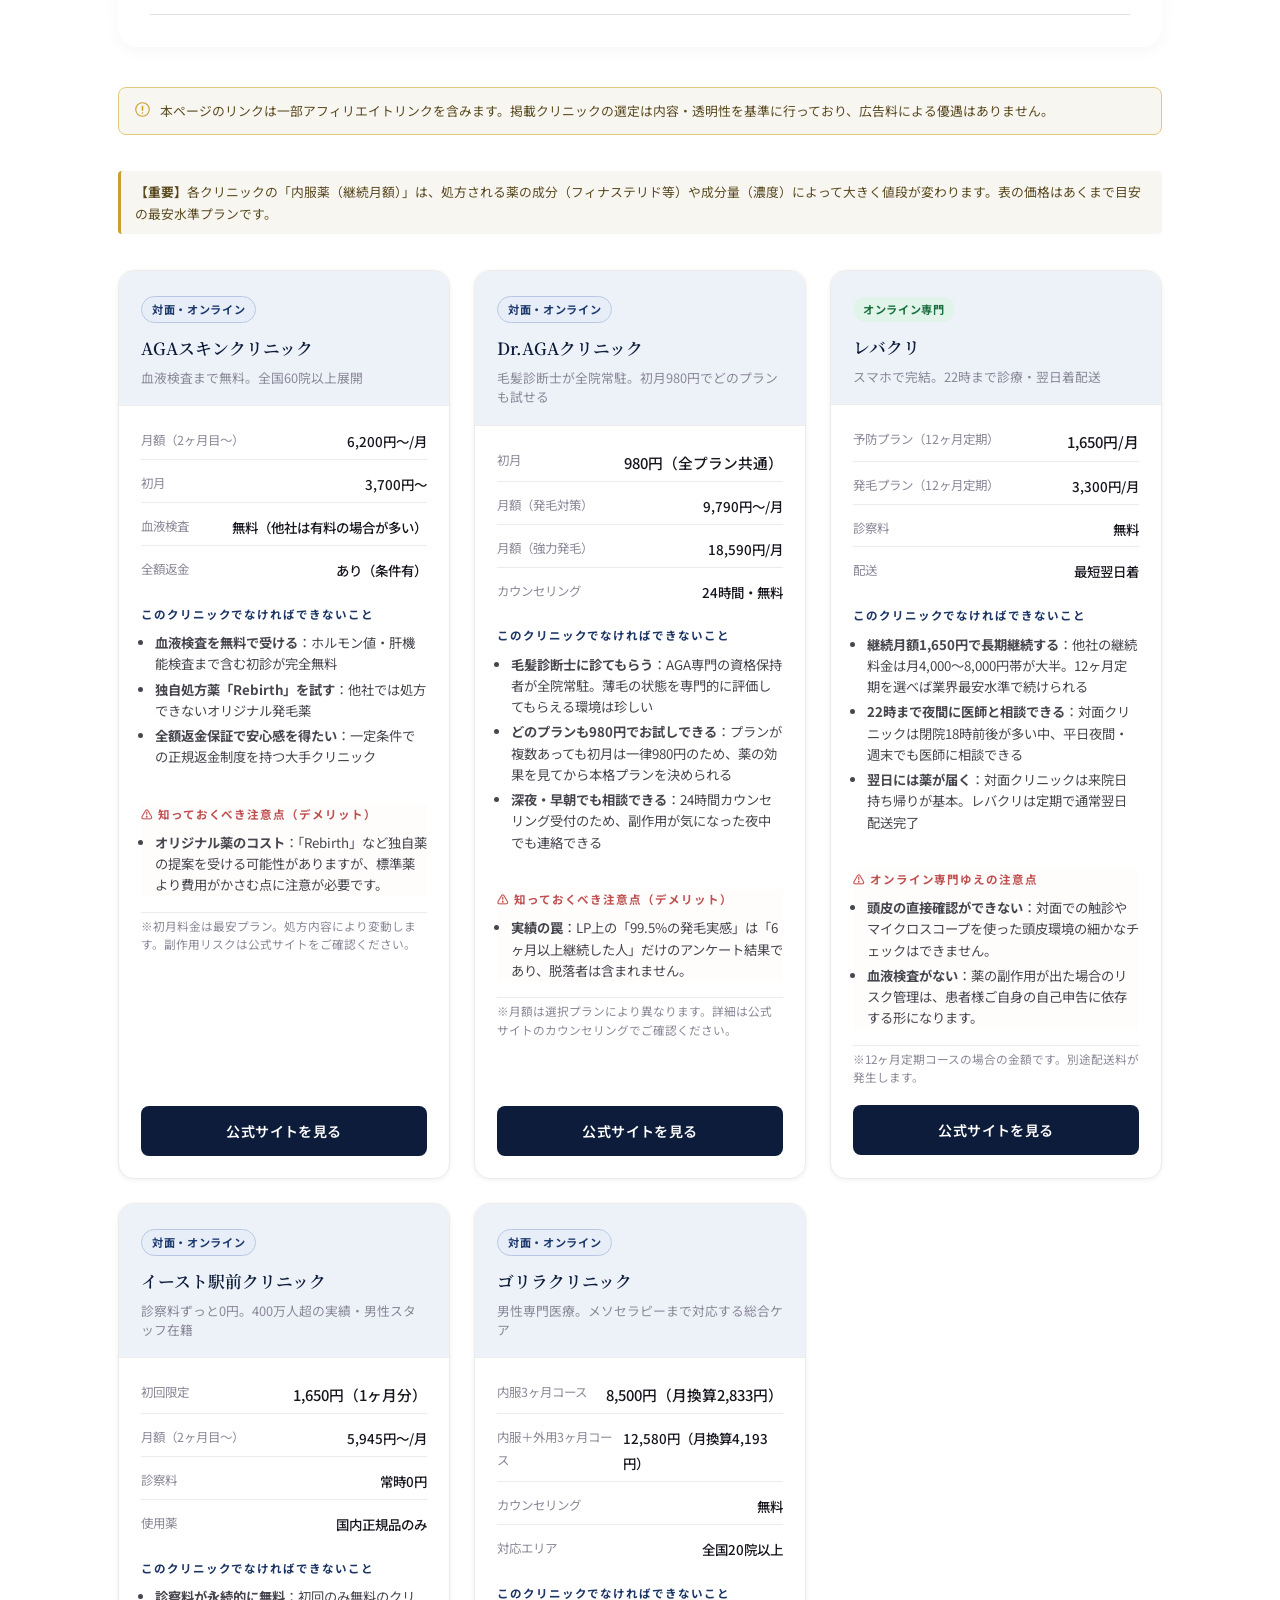
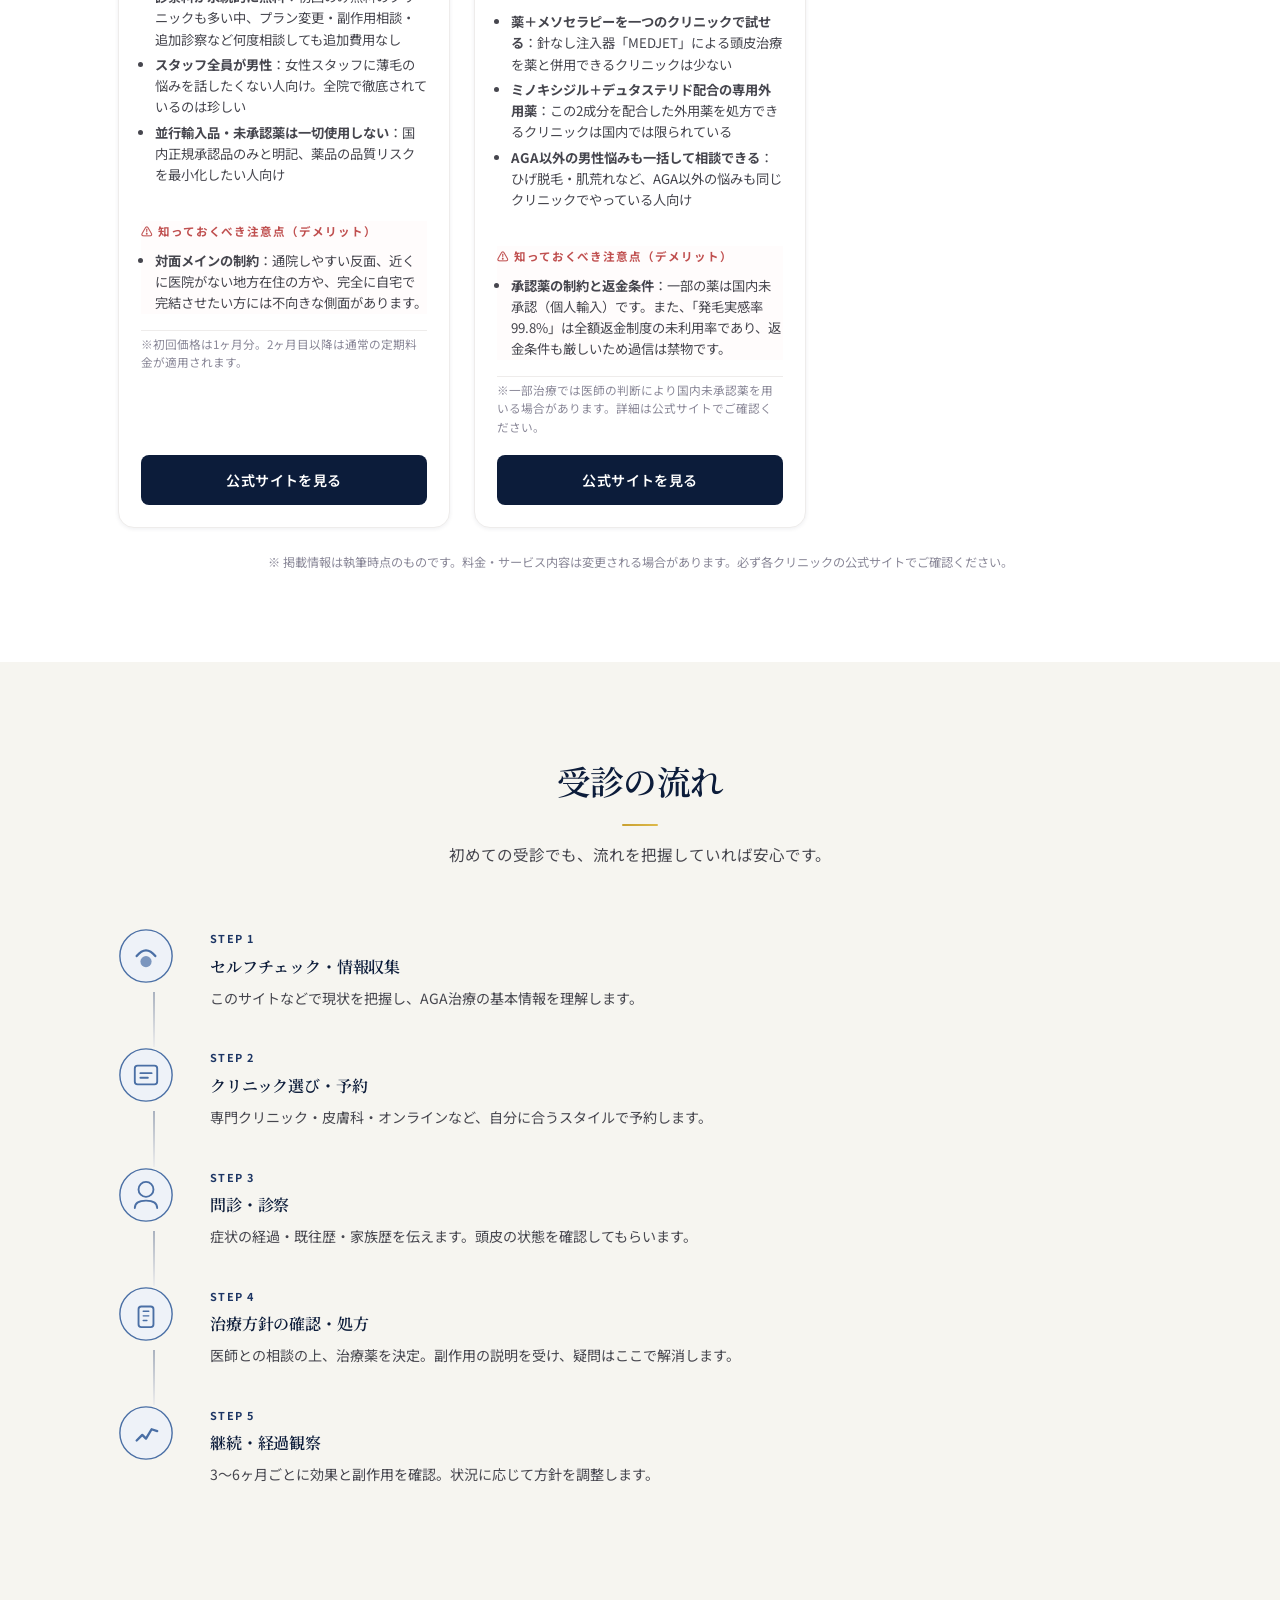
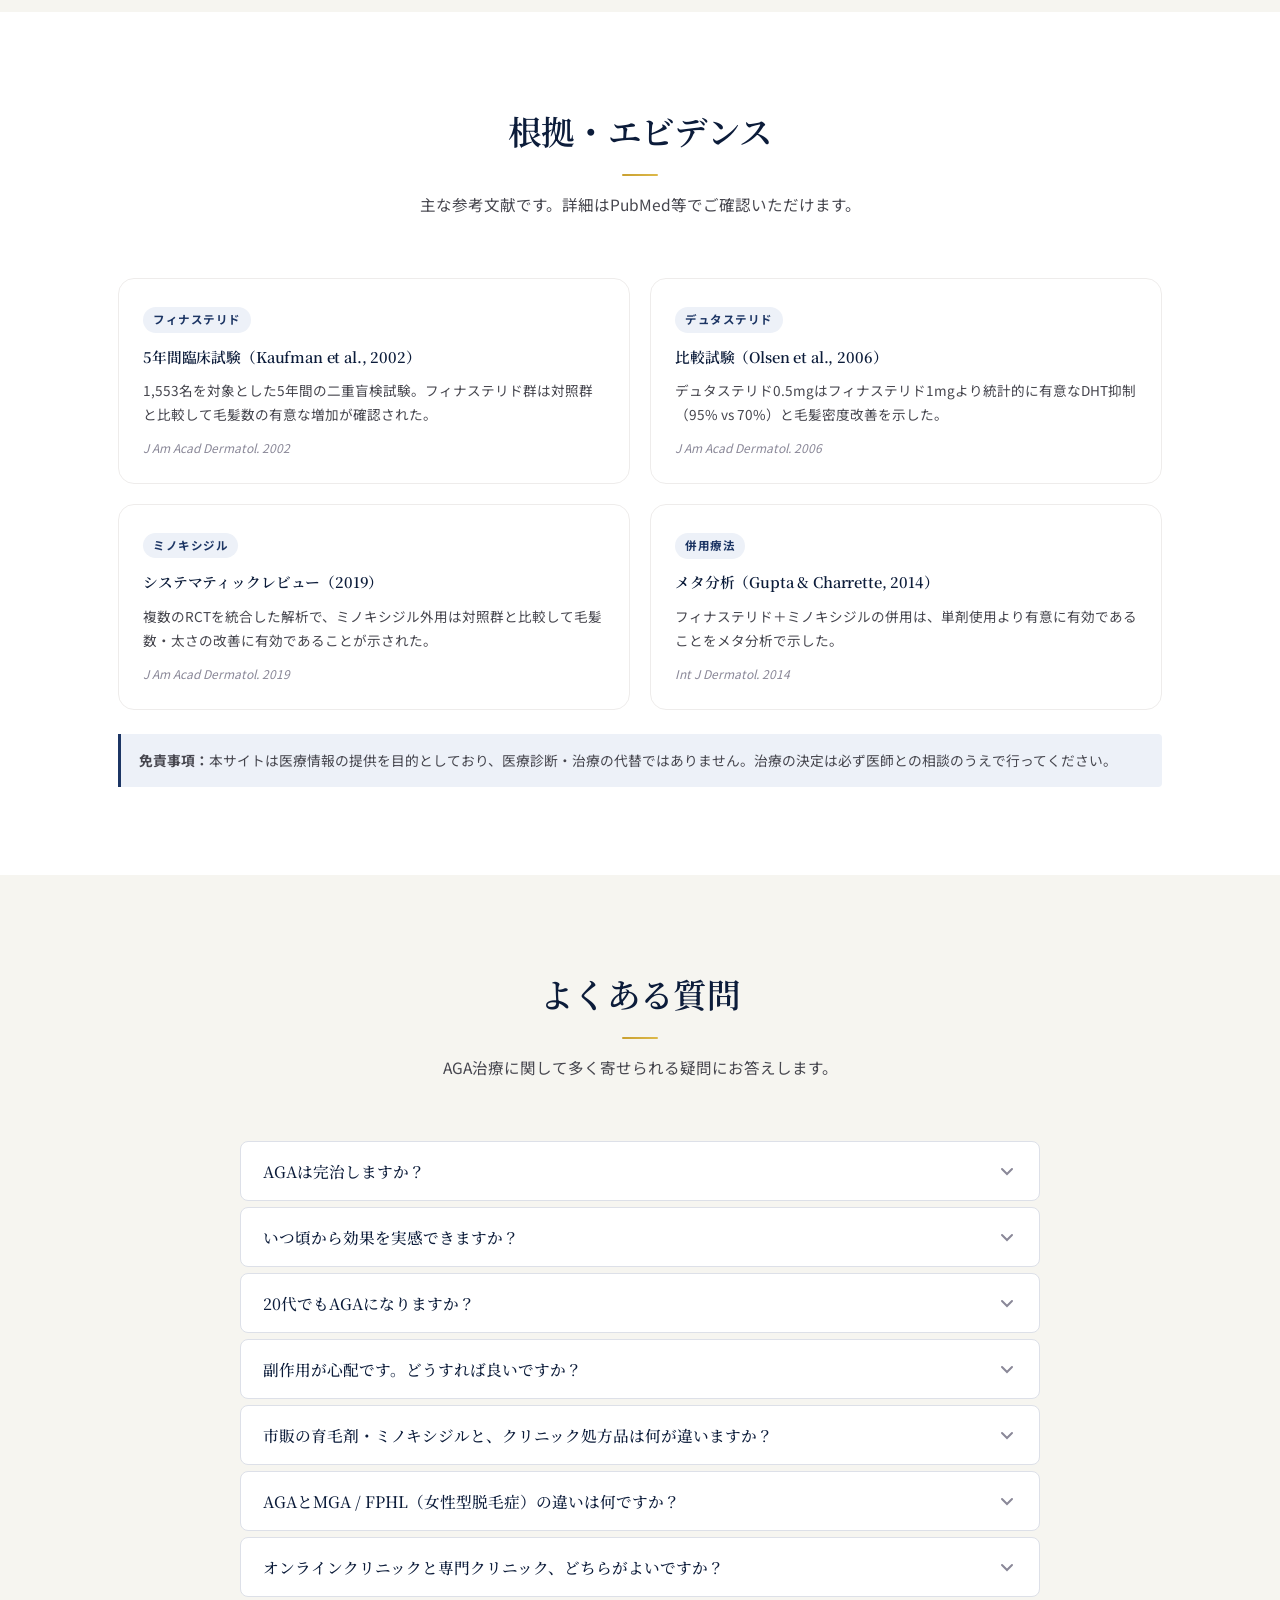
==== commit 259e4183: "Add files via upload" ====
--- a/aga-lab/index.html
+++ b/aga-lab/index.html
@@ -27,7 +27,7 @@
   <link rel="preconnect" href="https://fonts.googleapis.com" />
   <link rel="preconnect" href="https://fonts.gstatic.com" crossorigin />
   <link
-    href="https://fonts.googleapis.com/css2?family=Noto+Serif+JP:wght@300;400;500;600;700&family=Noto+Sans+JP:wght@300;400;500;700&display=swap"
+    href="https://fonts.googleapis.com/css2?family=Noto+Serif+JP:wght@300;400;500;600;700&family=Noto+Sans+JP:wght@300;400;500;700&family=Pinyon+Script&family=Herr+Von+Muellerhoff&display=swap"
     rel="stylesheet" />
   <link rel="stylesheet" href="css/style.css" />
 </head>
@@ -37,10 +37,9 @@
   <!-- ナビゲーション -->
   <header class="site-header" id="top">
     <nav class="nav-container">
-      <div class="nav-logo">
-        <span class="logo-mark">AGA</span>
-        <span class="logo-text">情報ガイド</span>
-      </div>
+      <a href="#" class="nav-logo">
+        <span class="logo-signature">Alasce</span>
+      </a>
       <button class="nav-toggle" id="navToggle" aria-label="メニューを開く">
         <span></span><span></span><span></span>
       </button>
--- a/aga-lab/css/style.css
+++ b/aga-lab/css/style.css
@@ -2800,7 +2800,8 @@
 
 @media (max-width: 1050px) {
   .progress-stages-text {
-    grid-template-columns: repeat(2, 1fr);
+    grid-template-columns: repeat(5, 1fr);
+    overflow-x: auto;
   }
 }
 
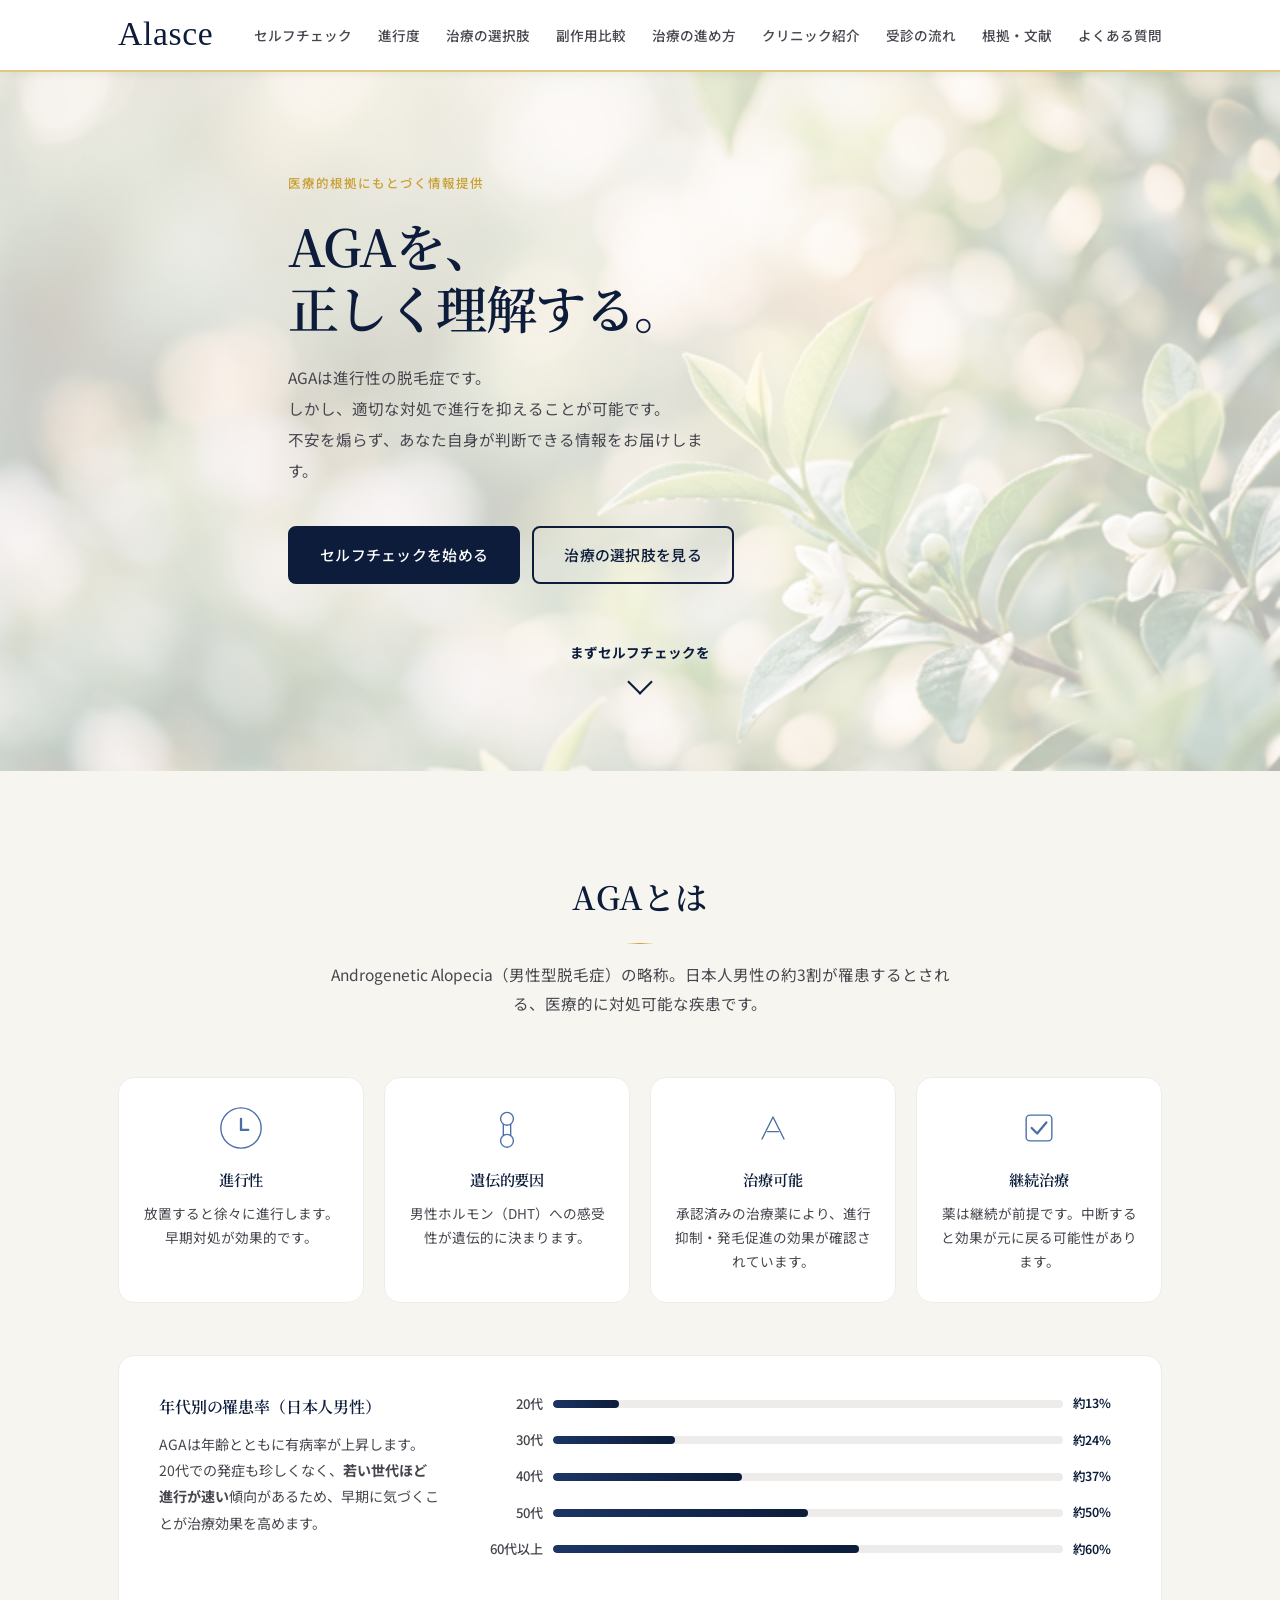
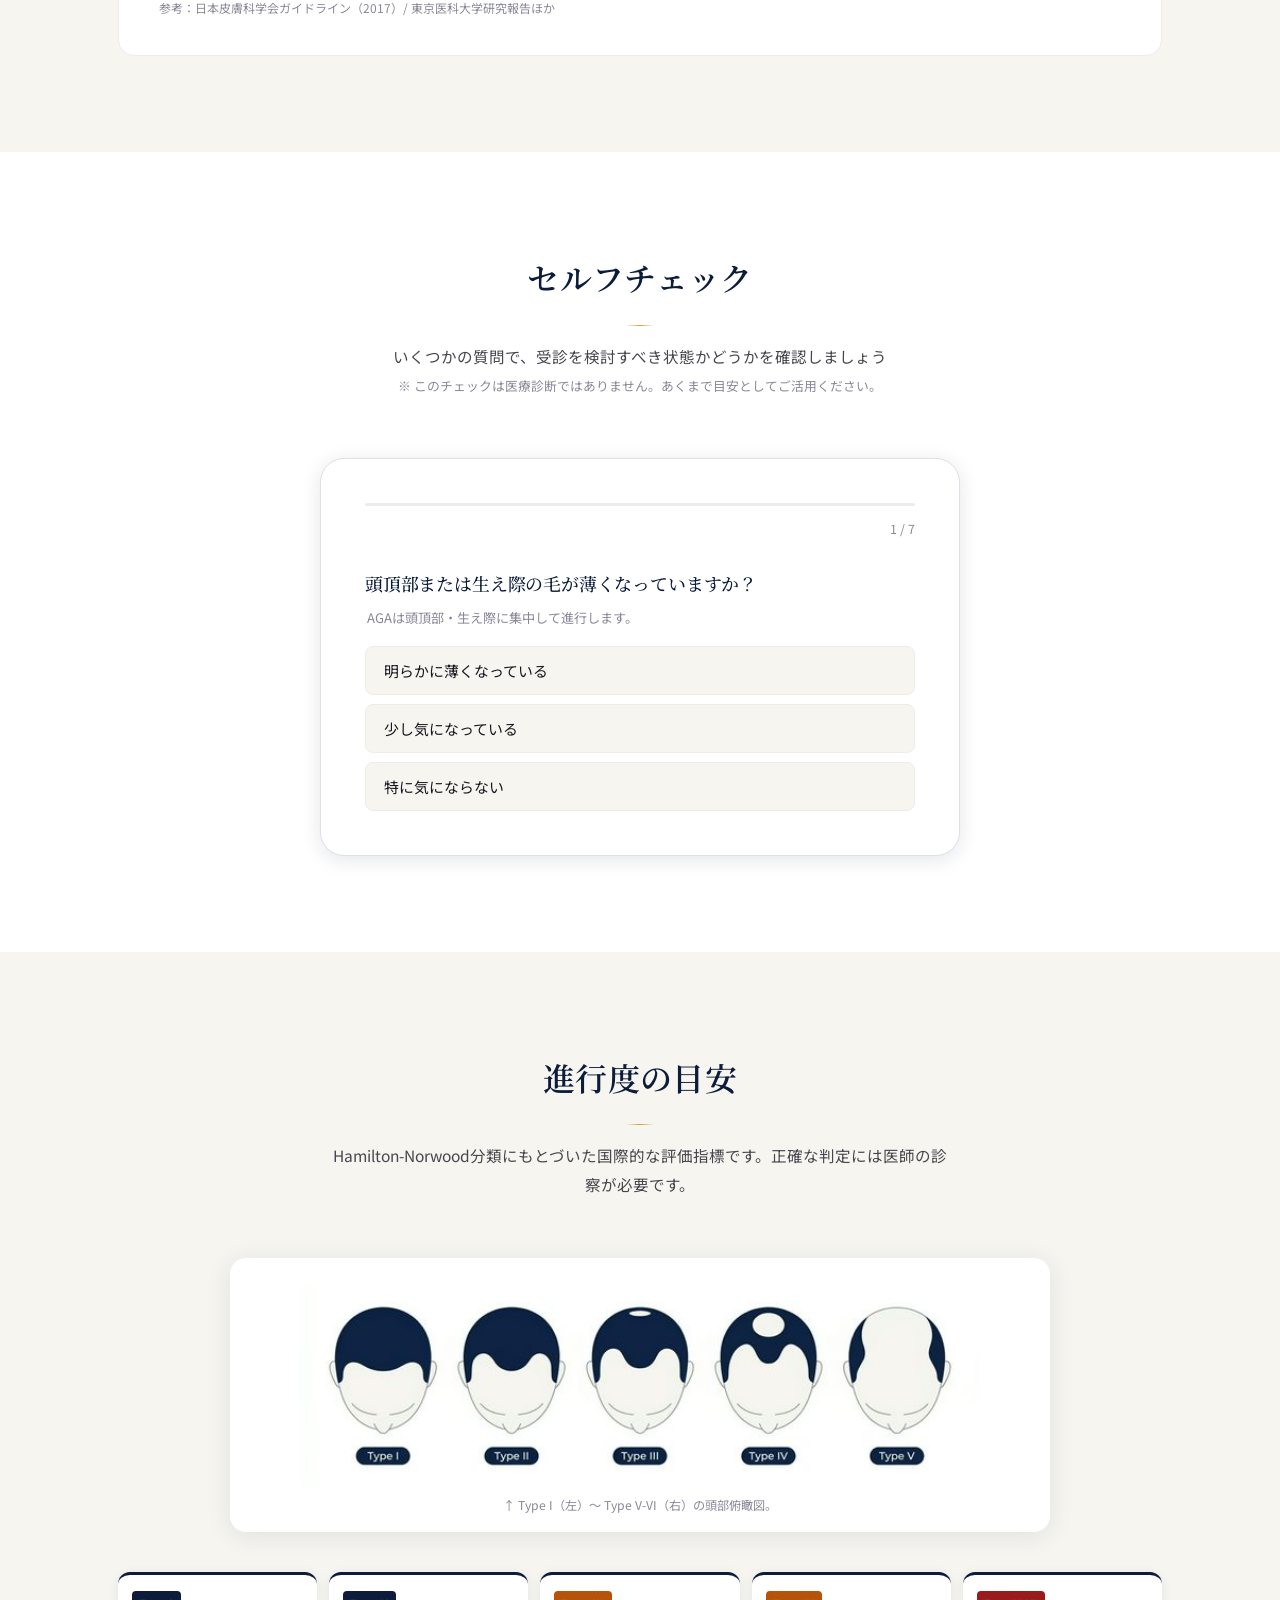
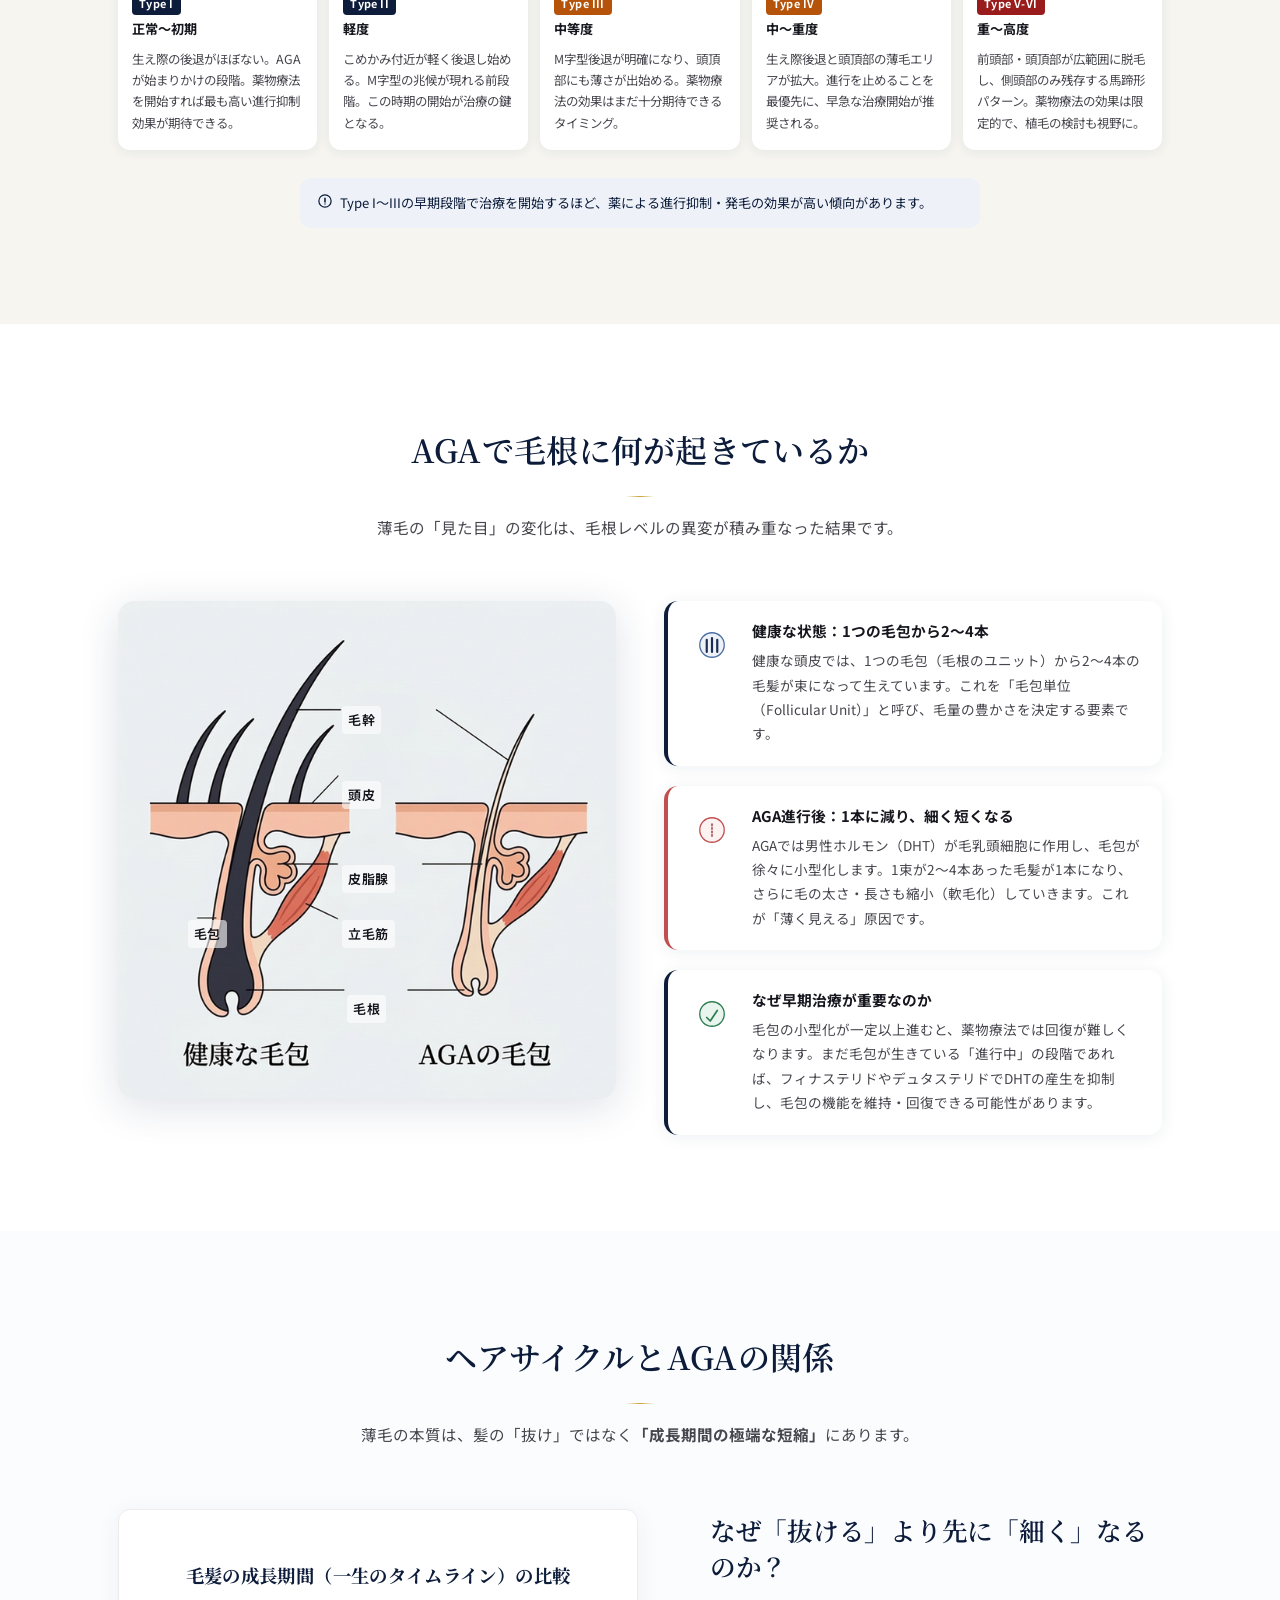
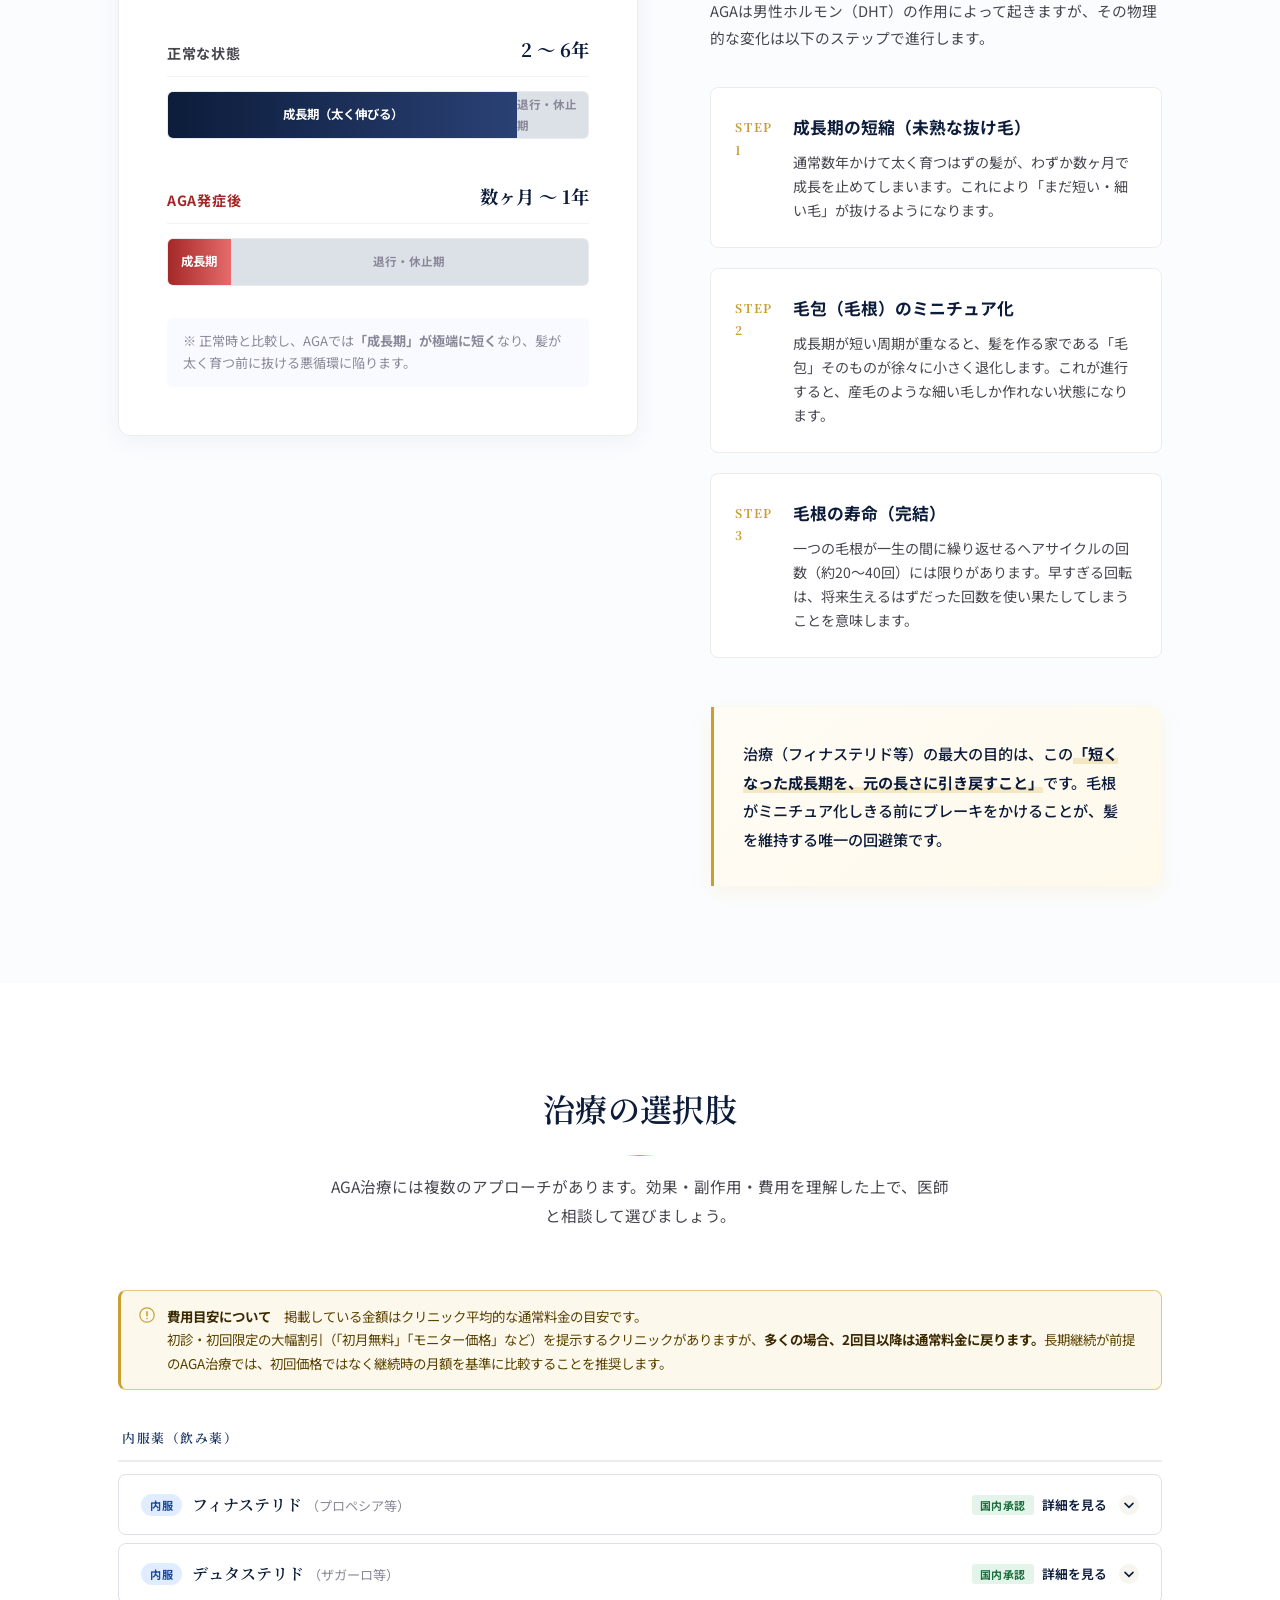
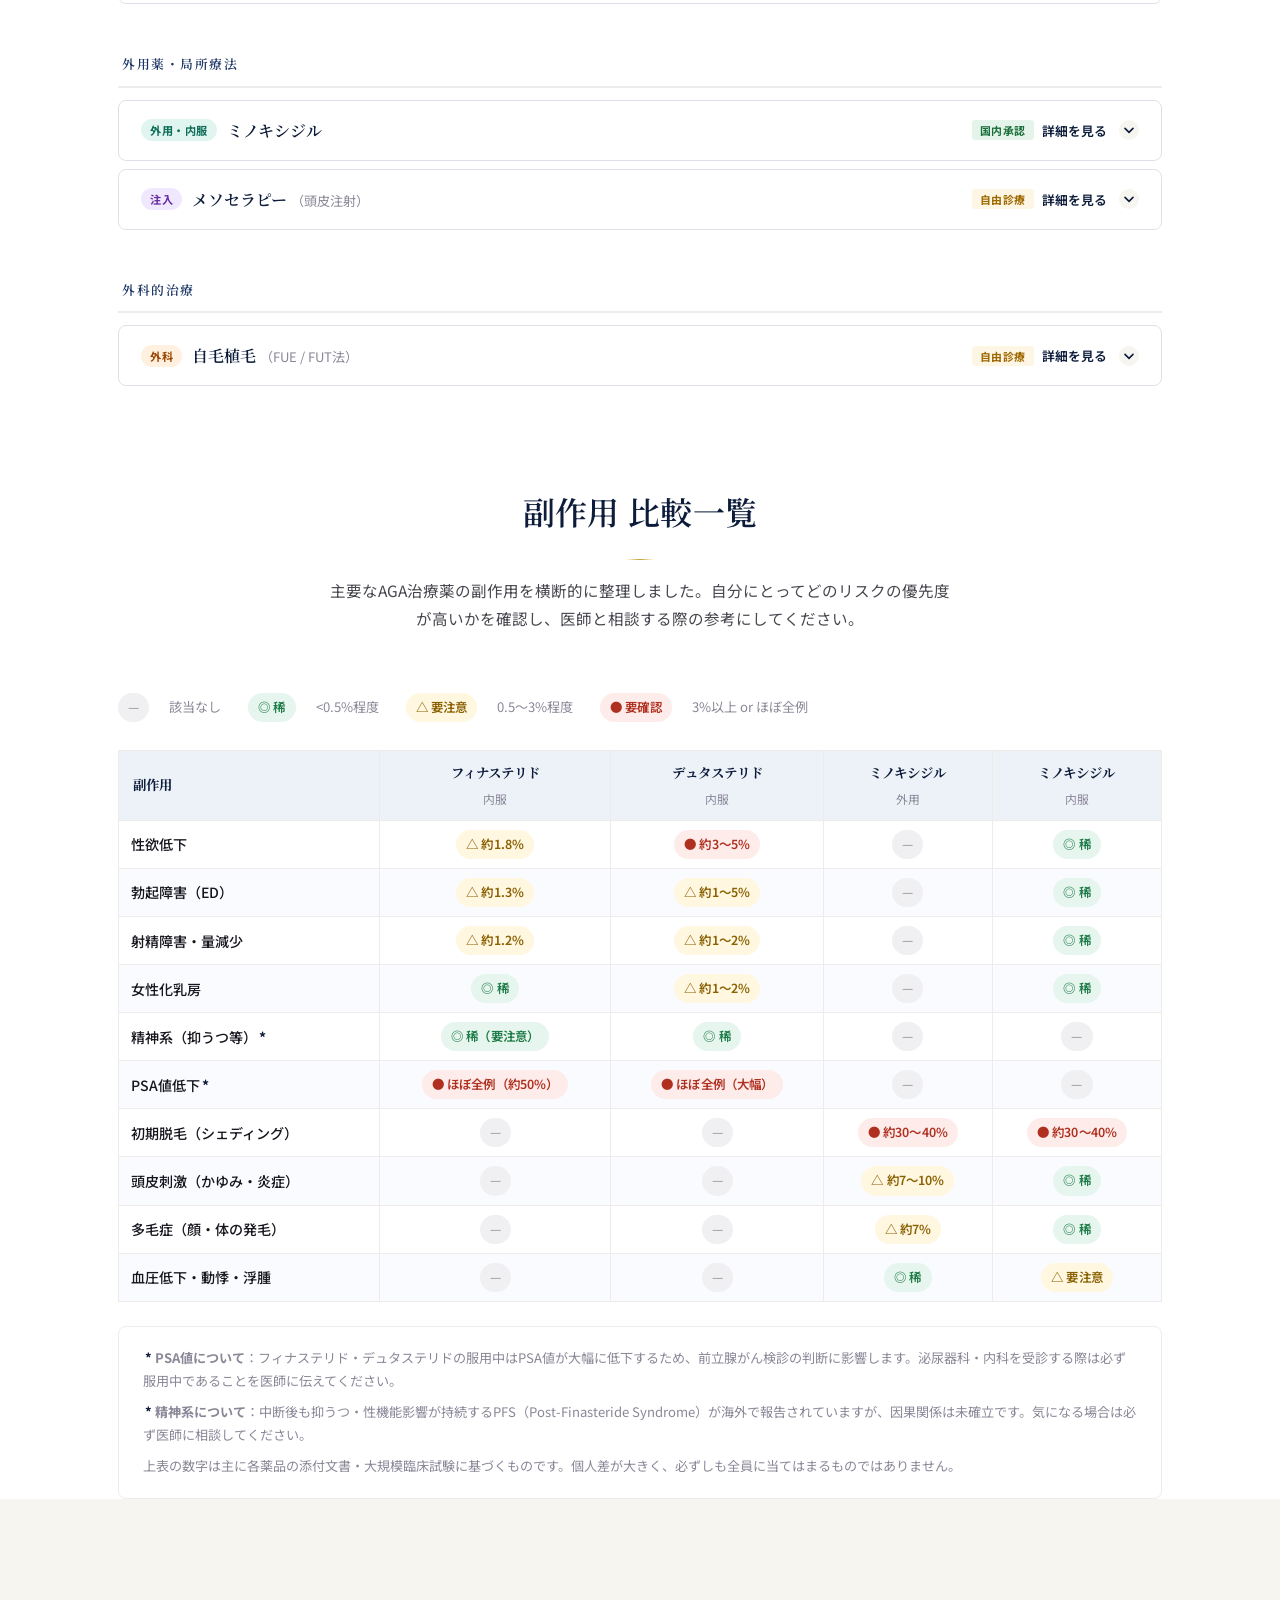
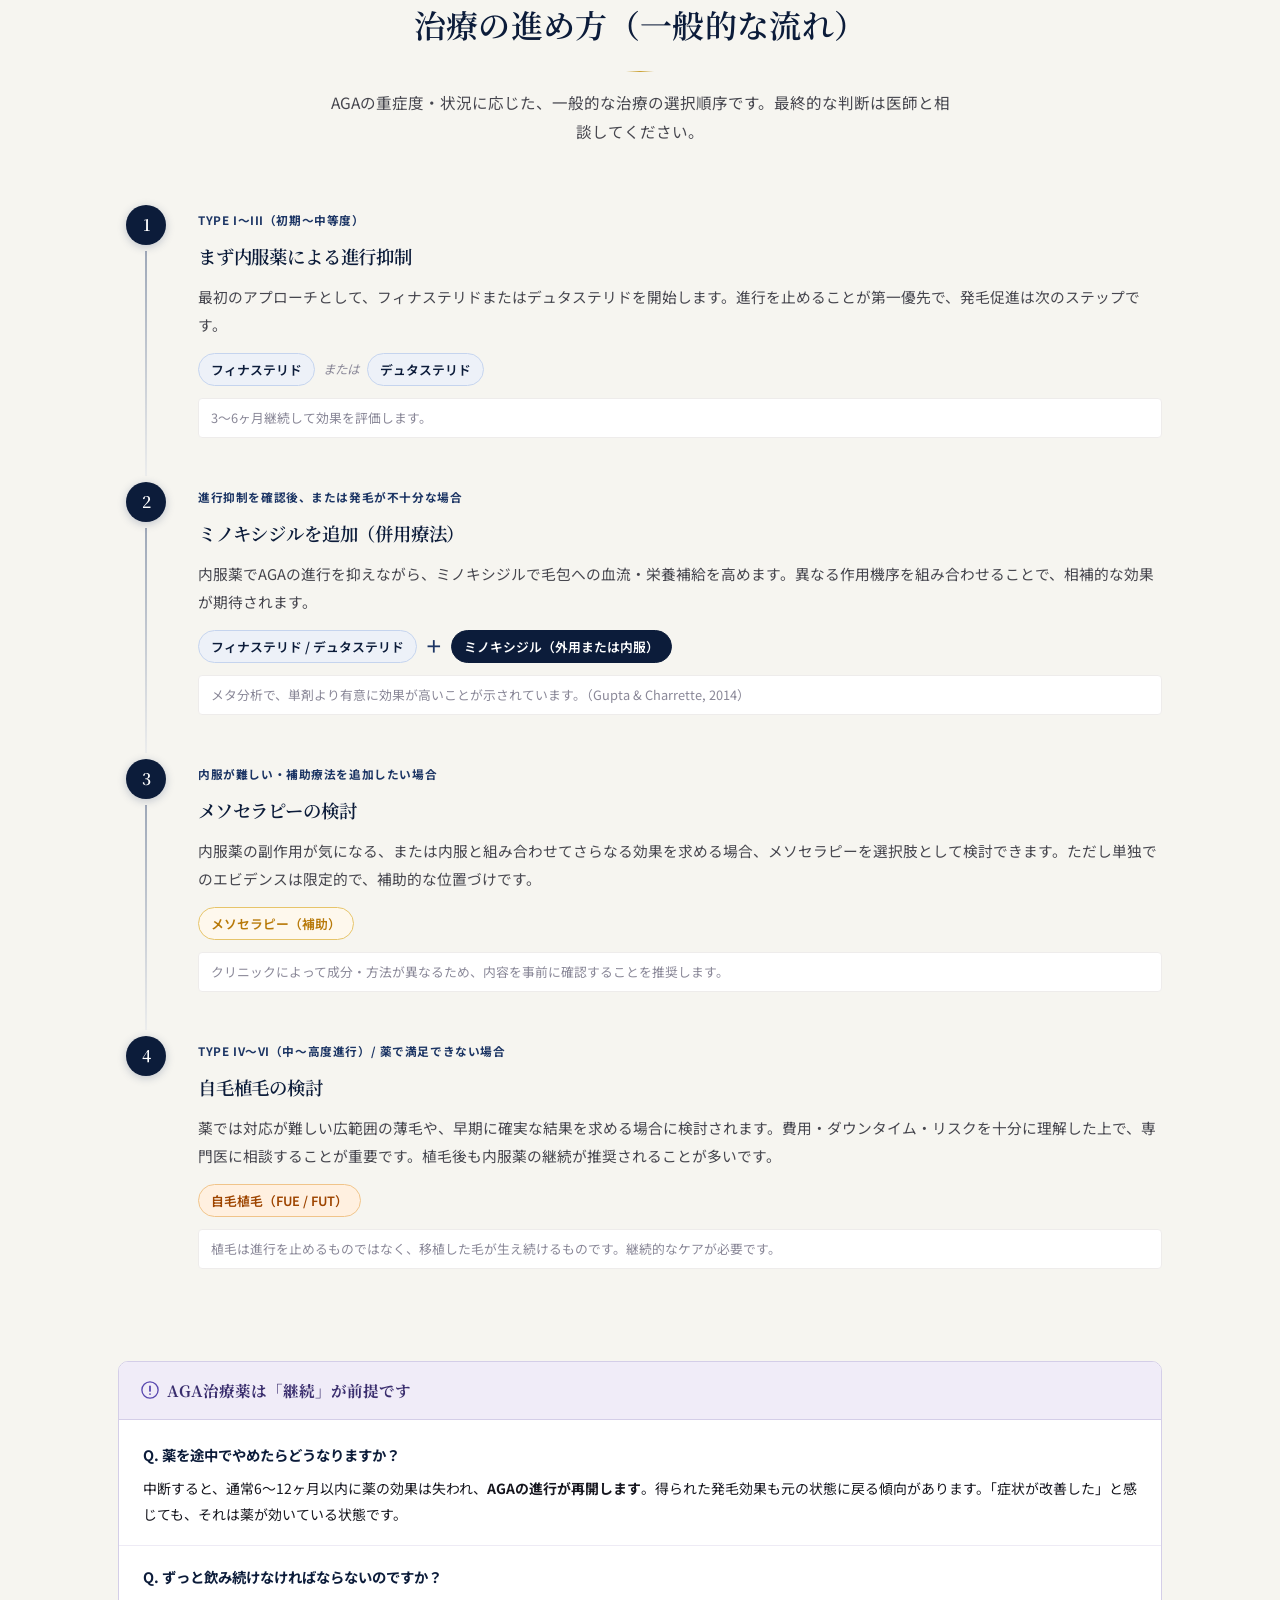
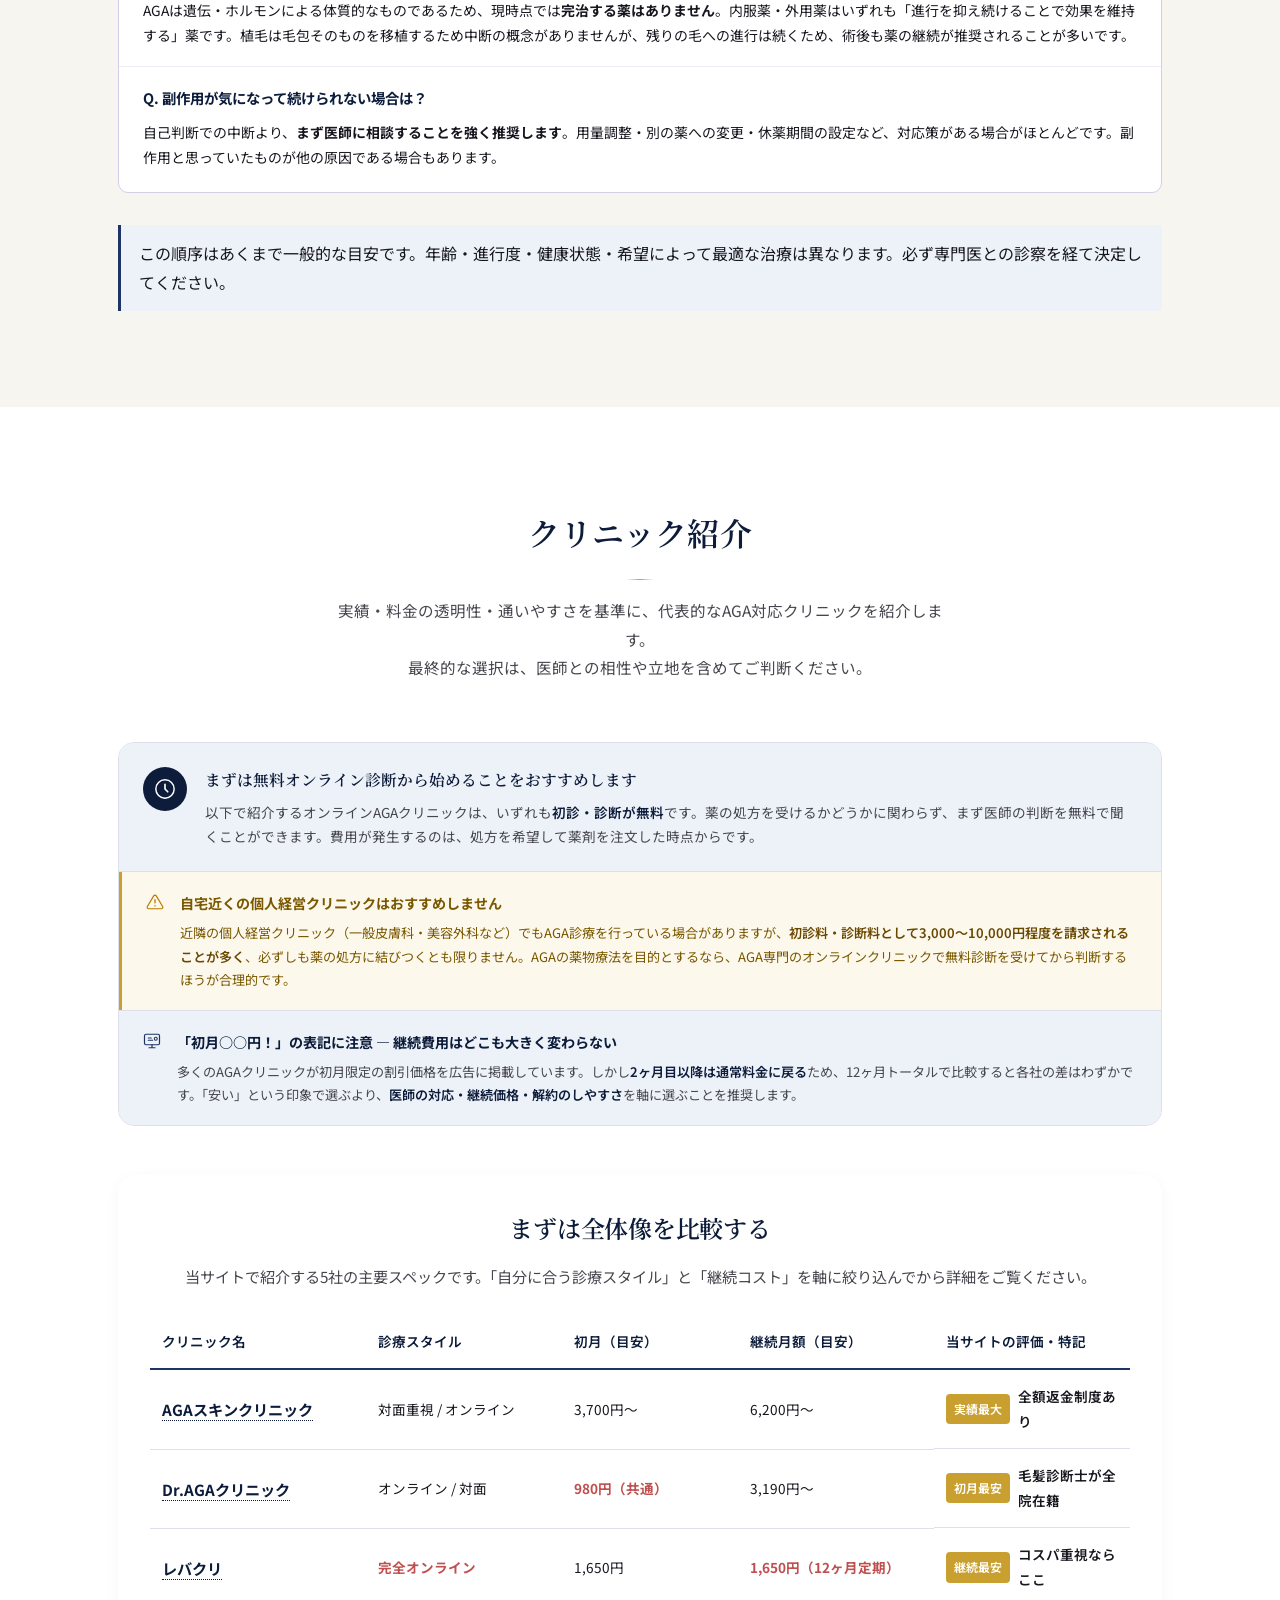
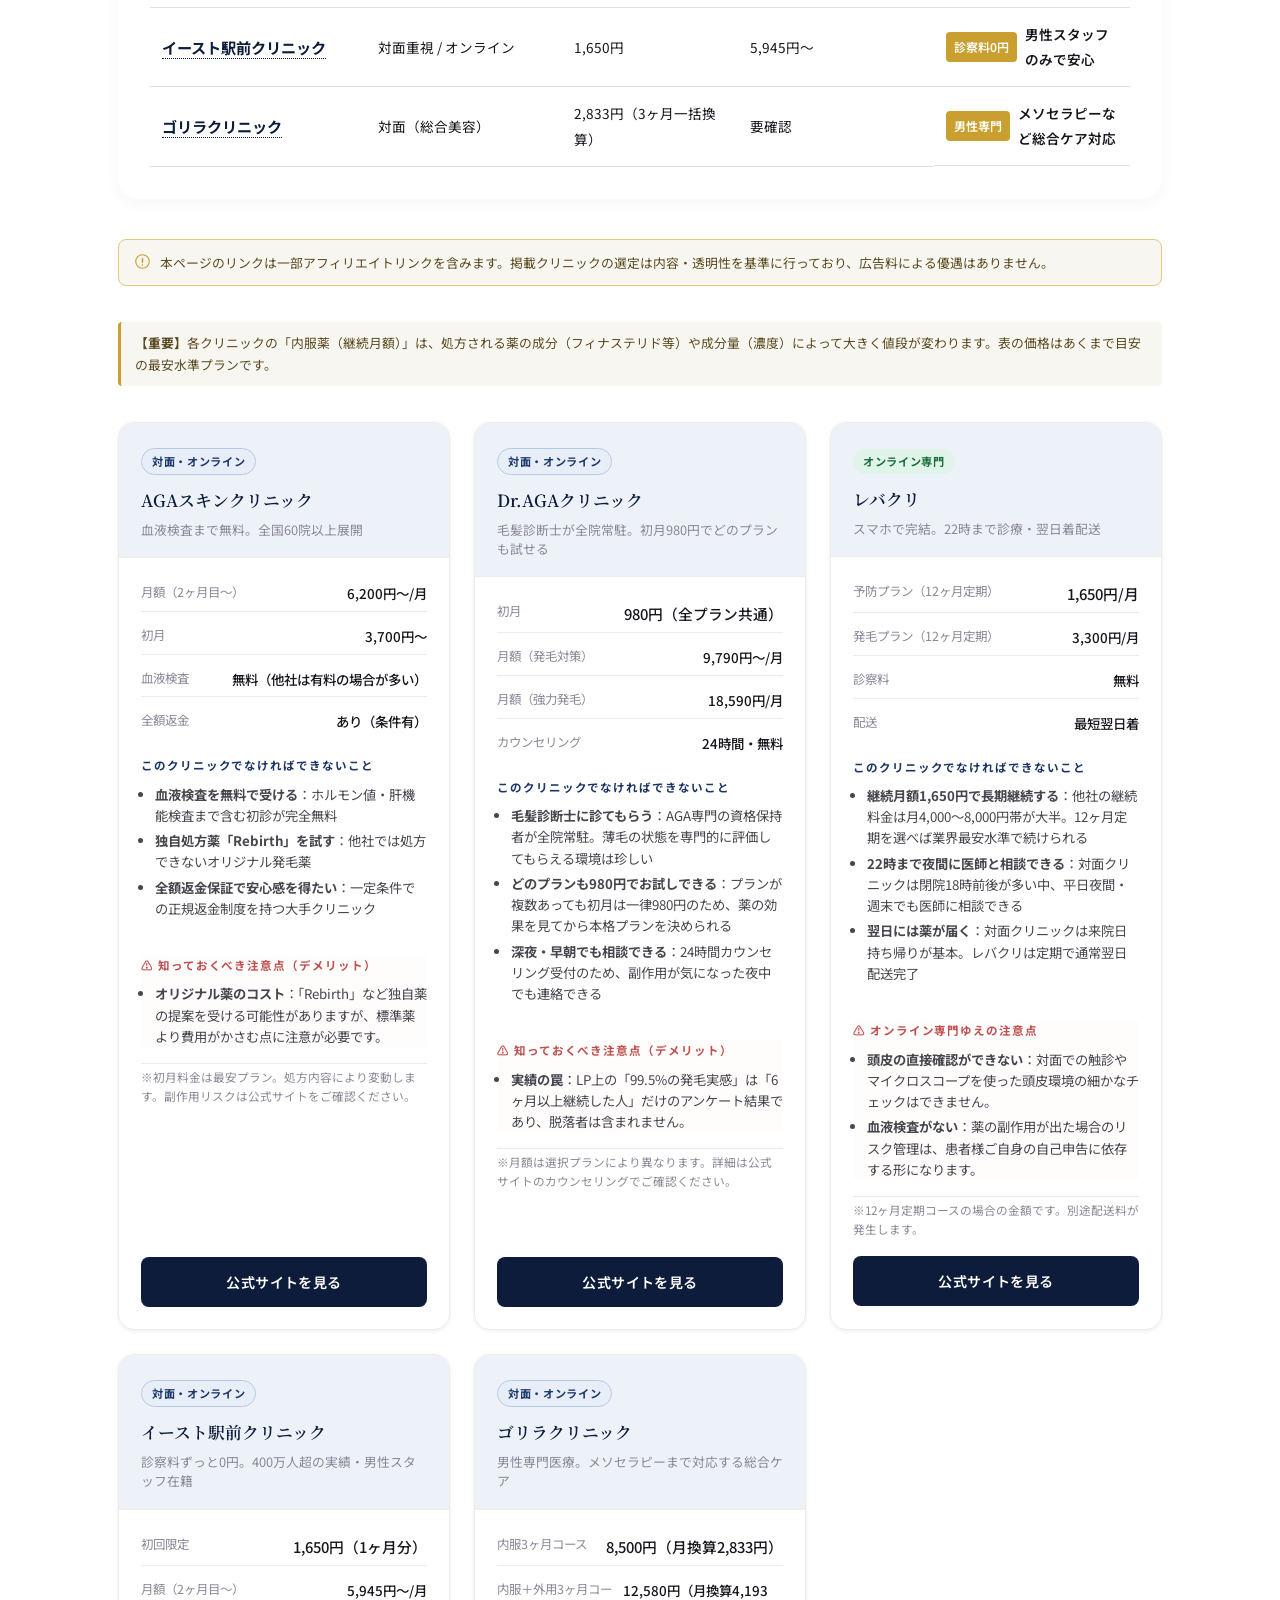
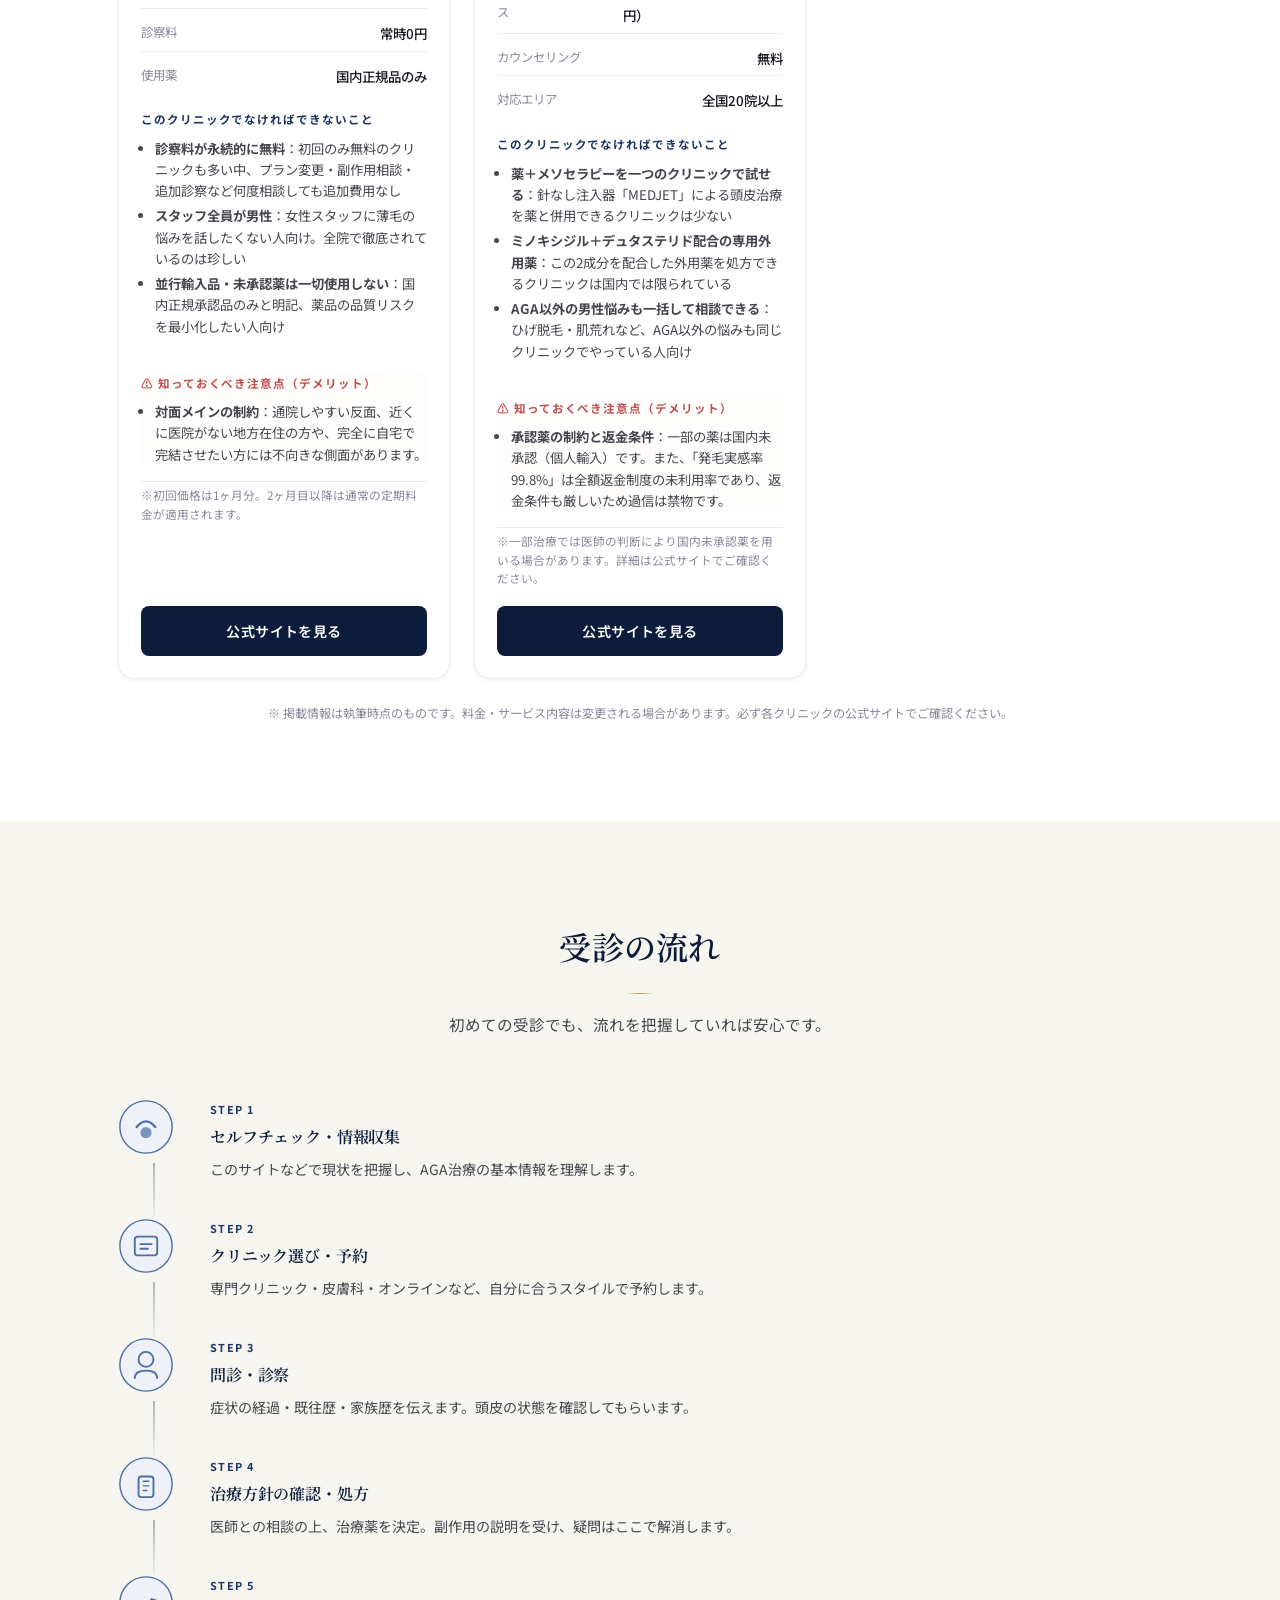
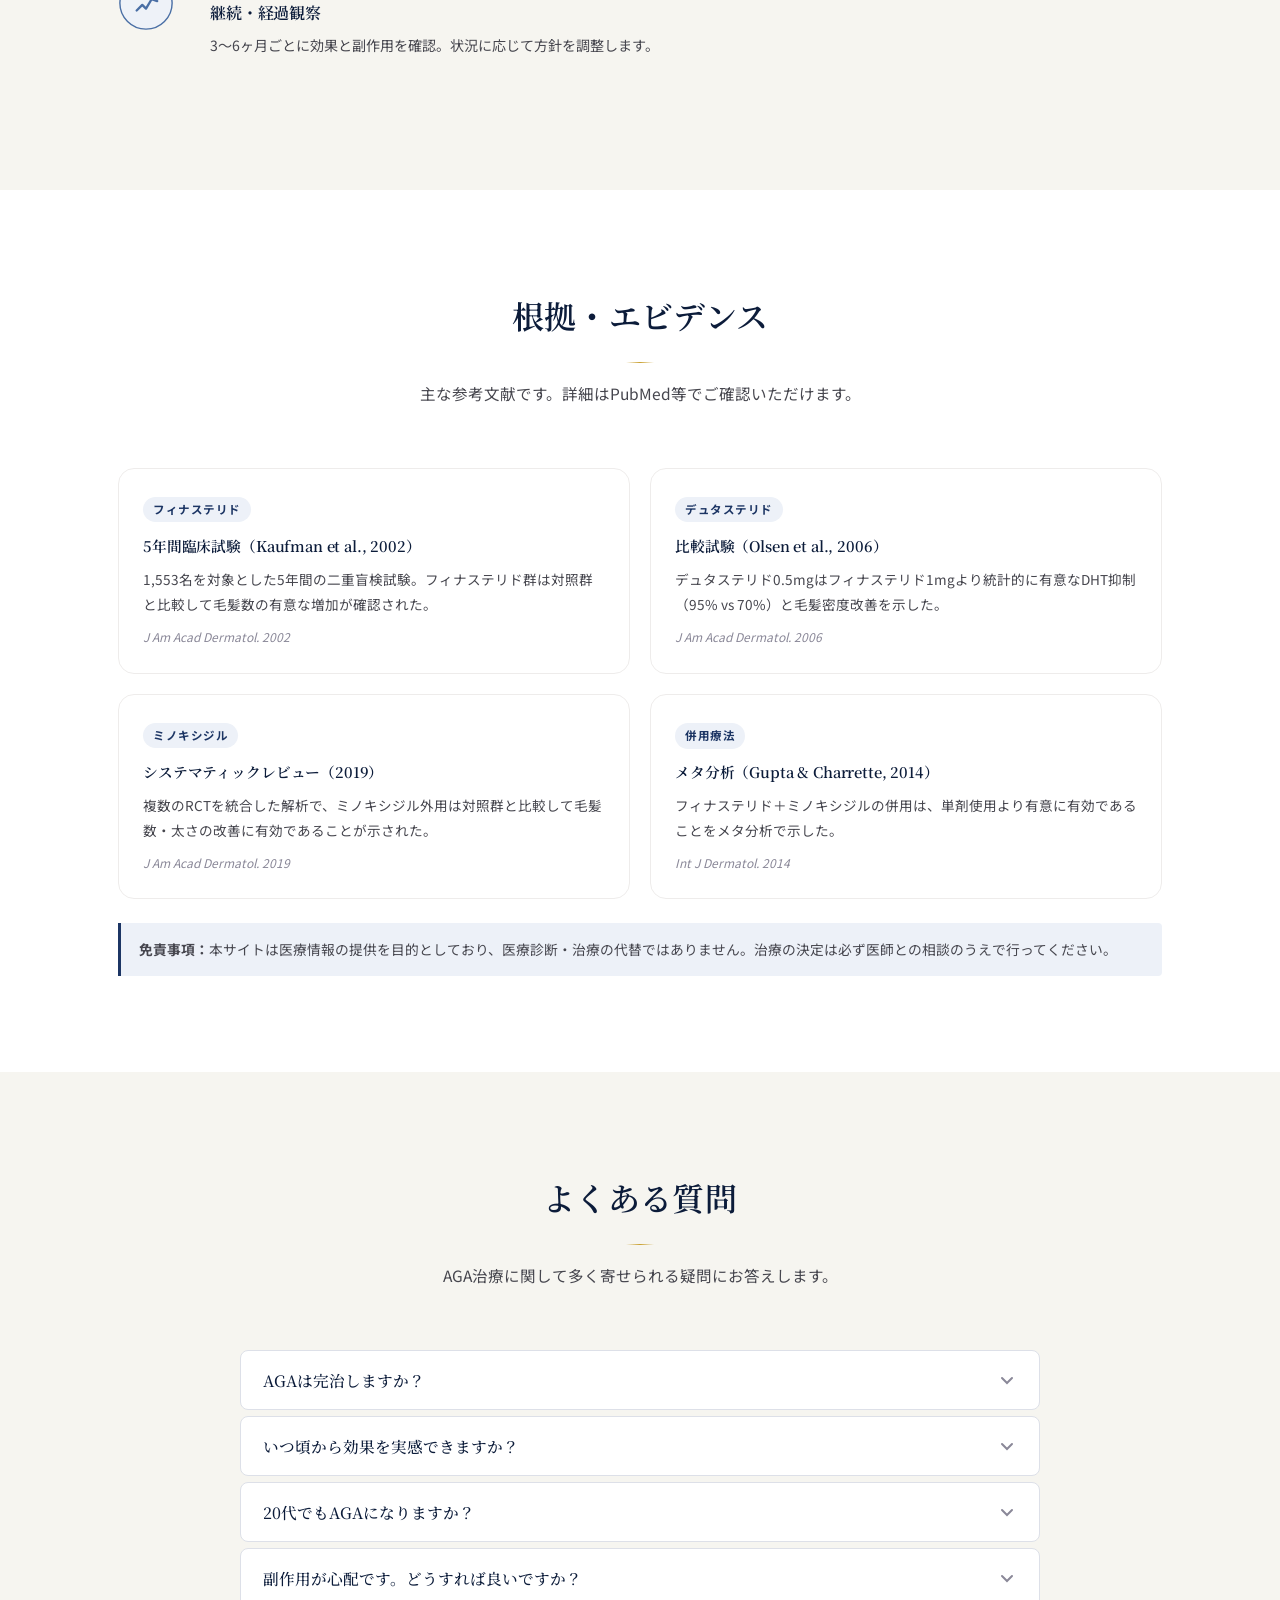
==== commit 6fb7bd22: "Add files via upload" ====
--- a/aga-lab/index.html
+++ b/aga-lab/index.html
@@ -27,7 +27,7 @@
   <link rel="preconnect" href="https://fonts.googleapis.com" />
   <link rel="preconnect" href="https://fonts.gstatic.com" crossorigin />
   <link
-    href="https://fonts.googleapis.com/css2?family=Noto+Serif+JP:wght@300;400;500;600;700&family=Noto+Sans+JP:wght@300;400;500;700&family=Pinyon+Script&family=Herr+Von+Muellerhoff&display=swap"
+    href="https://fonts.googleapis.com/css2?family=Noto+Serif+JP:wght@300;400;500;600;700&family=Noto+Sans+JP:wght@300;400;500;700&family=Cormorant+Garamond:wght@300;400;600&display=swap"
     rel="stylesheet" />
   <link rel="stylesheet" href="css/style.css" />
 </head>
--- a/aga-lab/css/style.css
+++ b/aga-lab/css/style.css
@@ -198,7 +198,7 @@
 
 /* ---------- セクション共通 ---------- */
 section {
-  padding: 88px 0;
+  padding: 96px 0;
 }
 
 .section-header {
@@ -208,14 +208,14 @@
 
 .section-header h2 {
   font-family: var(--font-serif);
-  font-size: 2.1rem;
+  font-size: 2.0rem;
   font-weight: 600;
   color: var(--color-primary);
-  margin-bottom: 14px;
-  letter-spacing: -0.02em;
+  margin-bottom: 16px;
+  letter-spacing: 0.01em;
   position: relative;
   display: inline-block;
-  padding-bottom: 14px;
+  padding-bottom: 18px;
 }
 
 .section-header h2::after {
@@ -224,10 +224,10 @@
   bottom: 0;
   left: 50%;
   transform: translateX(-50%);
-  width: 36px;
-  height: 2px;
-  background: linear-gradient(90deg, var(--color-gold), var(--color-gold-lt));
-  border-radius: 2px;
+  width: 28px;
+  height: 1px;
+  background: linear-gradient(90deg, transparent, var(--color-gold), transparent);
+  border-radius: 0;
 }
 
 .section-header p {
@@ -261,7 +261,7 @@
   max-width: var(--max-width);
   margin: 0 auto;
   padding: 0 28px;
-  height: 66px;
+  height: 70px;
   transition: padding var(--transition);
 }
 
@@ -271,28 +271,16 @@
   gap: 10px;
   flex-shrink: 1;
   min-width: 0;
-}
-
-.logo-mark {
-  background: linear-gradient(135deg, var(--color-gold) 0%, var(--color-gold-lt) 100%);
-  color: var(--color-primary);
-  font-family: var(--font-serif);
-  font-size: 0.82rem;
-  font-weight: 700;
-  padding: 4px 9px;
-  border-radius: var(--radius-sm);
-  letter-spacing: 0.1em;
-  flex-shrink: 0;
-}
-
-.logo-text {
-  color: var(--color-primary);
-  font-family: var(--font-serif);
-  font-size: 0.98rem;
-  font-weight: 600;
-  white-space: nowrap;
-  overflow: hidden;
-  text-overflow: ellipsis;
+  text-decoration: none;
+}
+
+.logo-signature {
+  font-family: 'Pinyon Script', cursive;
+  font-size: 2.1rem;
+  color: var(--color-primary);
+  line-height: 1;
+  padding-bottom: 2px;
+  letter-spacing: 0.02em;
 }
 
 .nav-links {
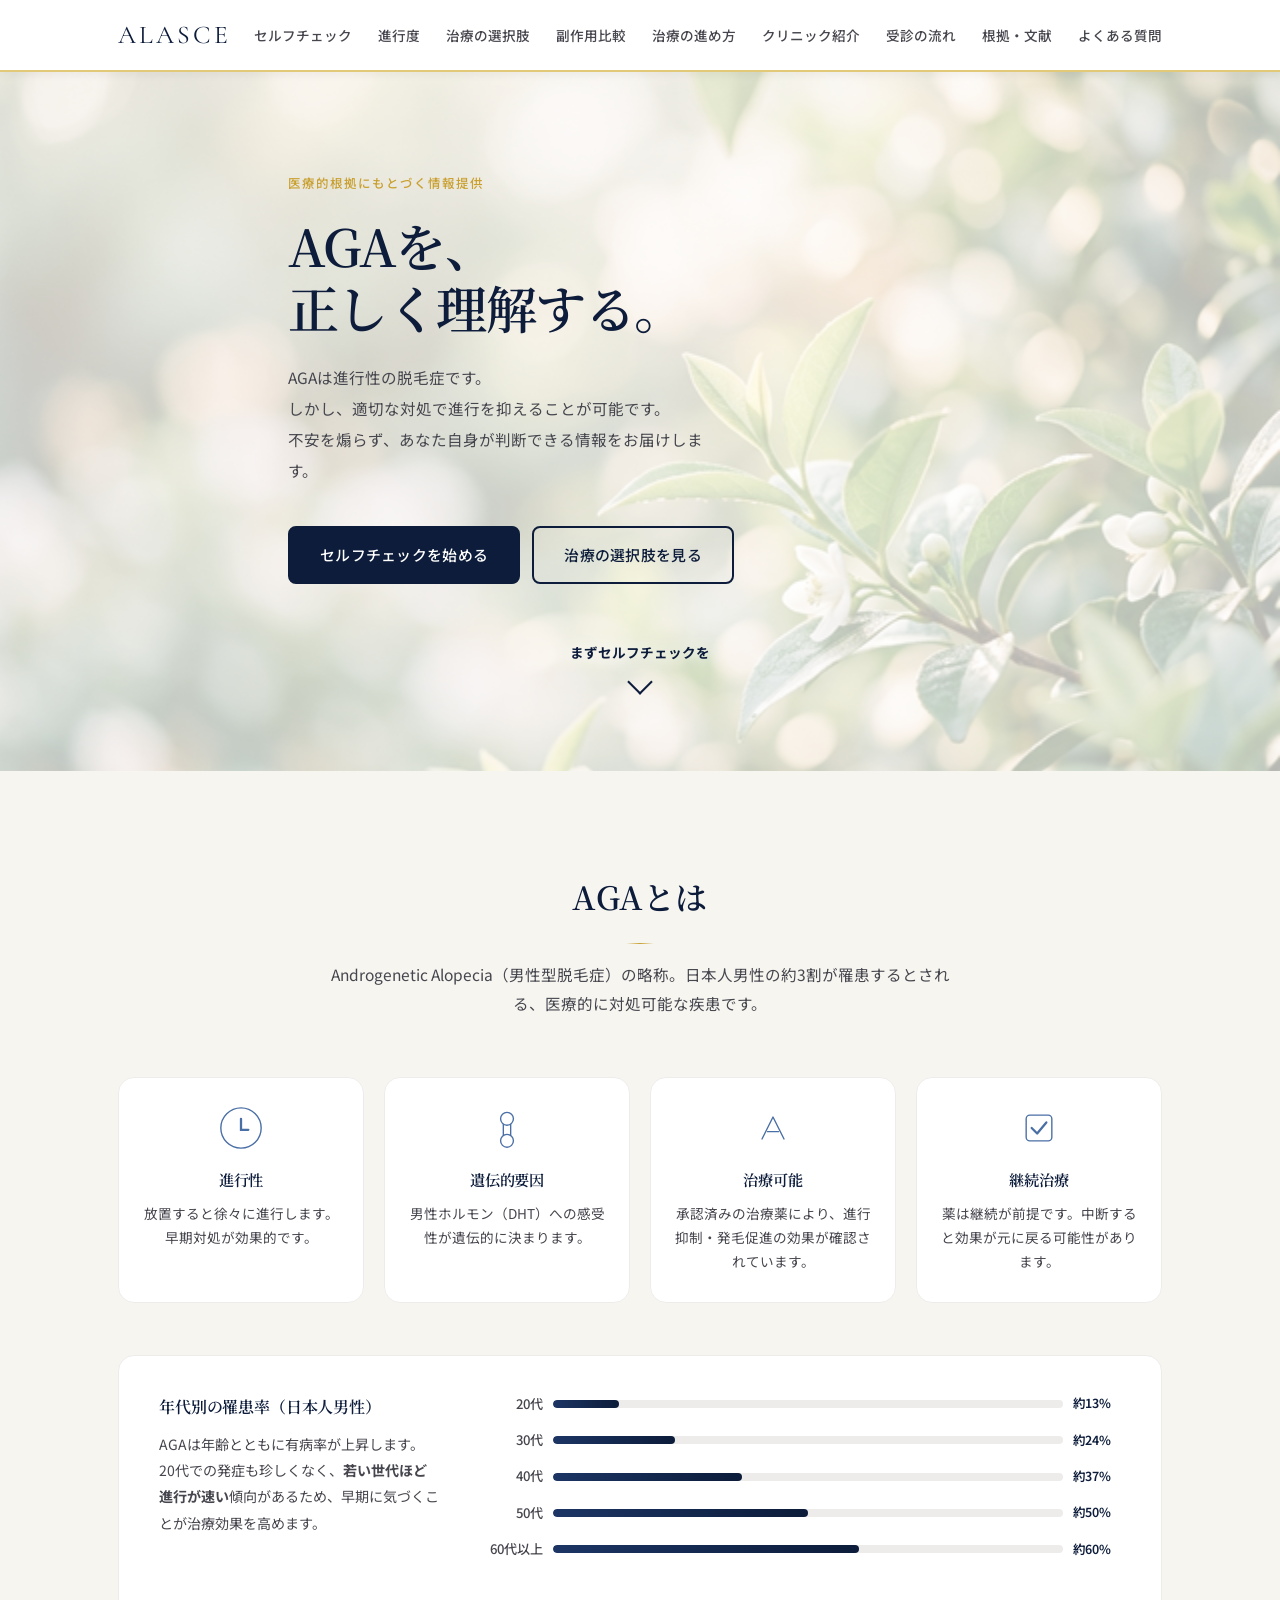
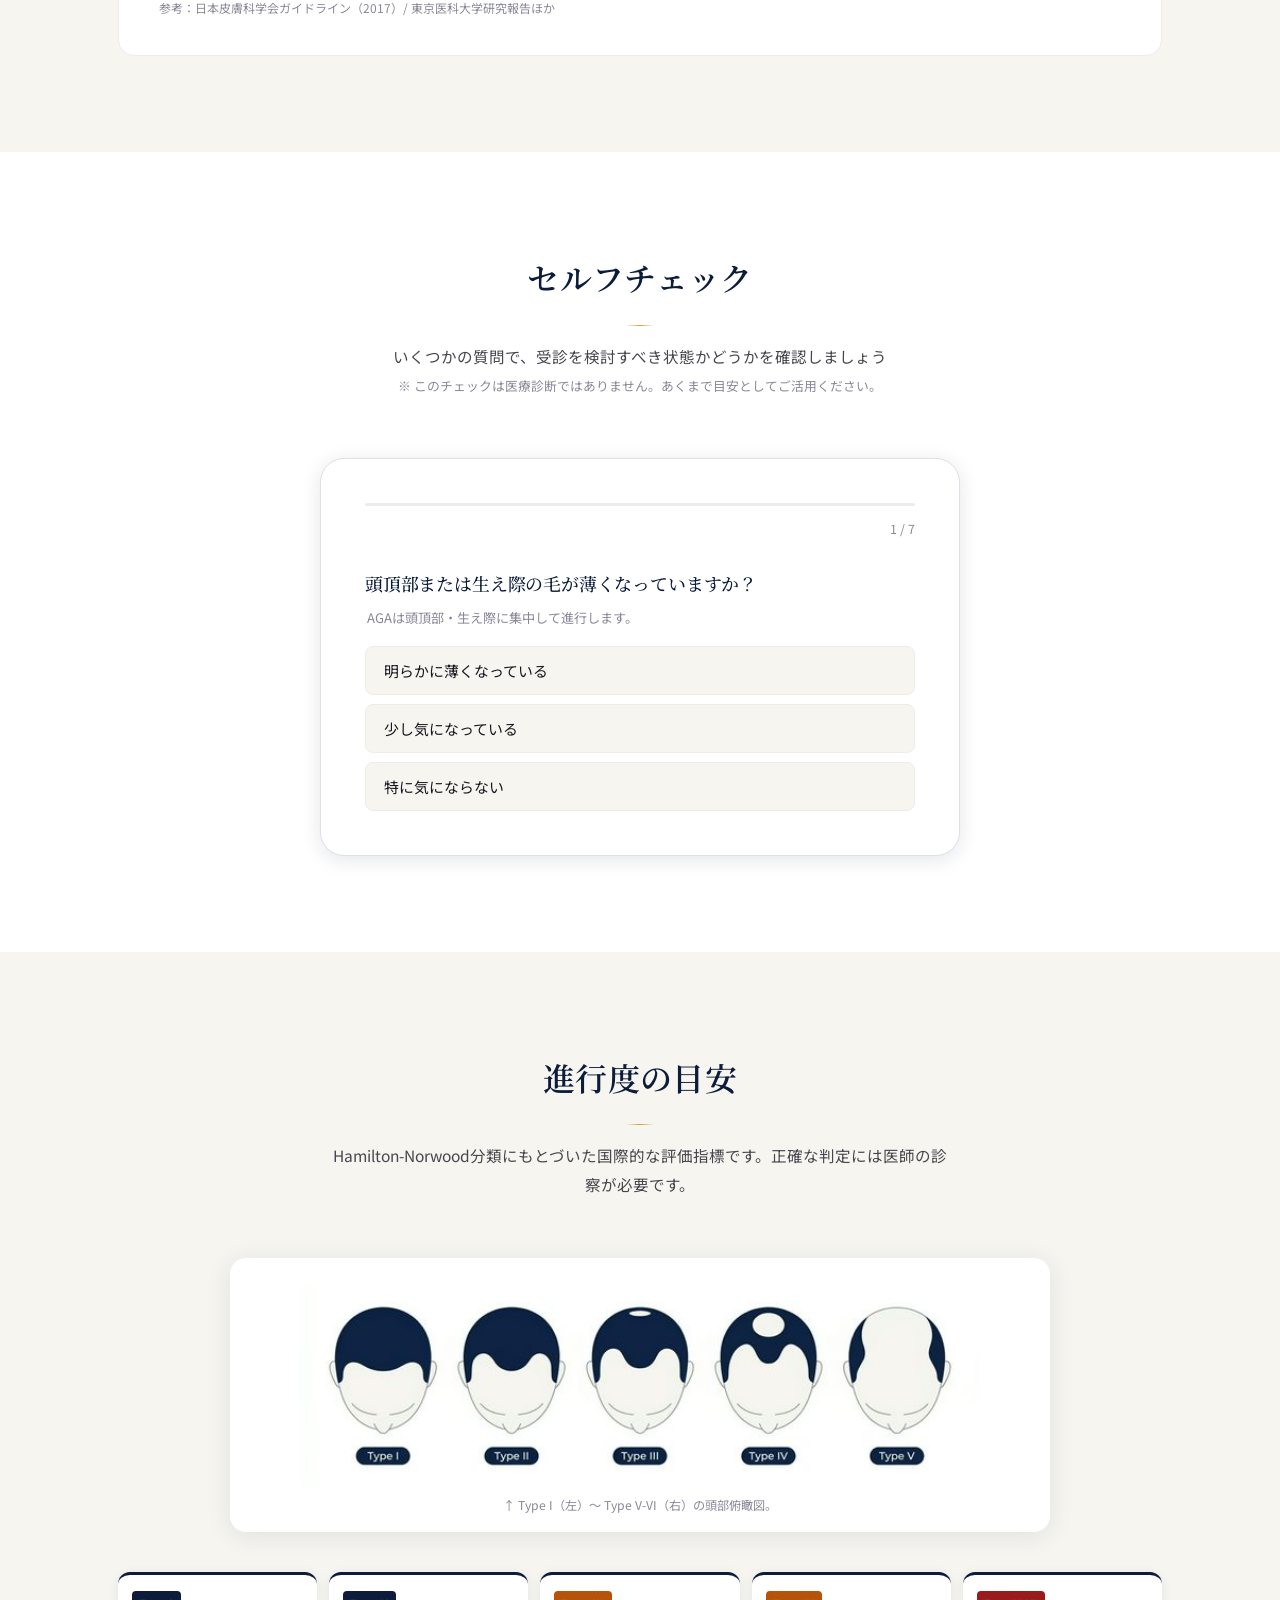
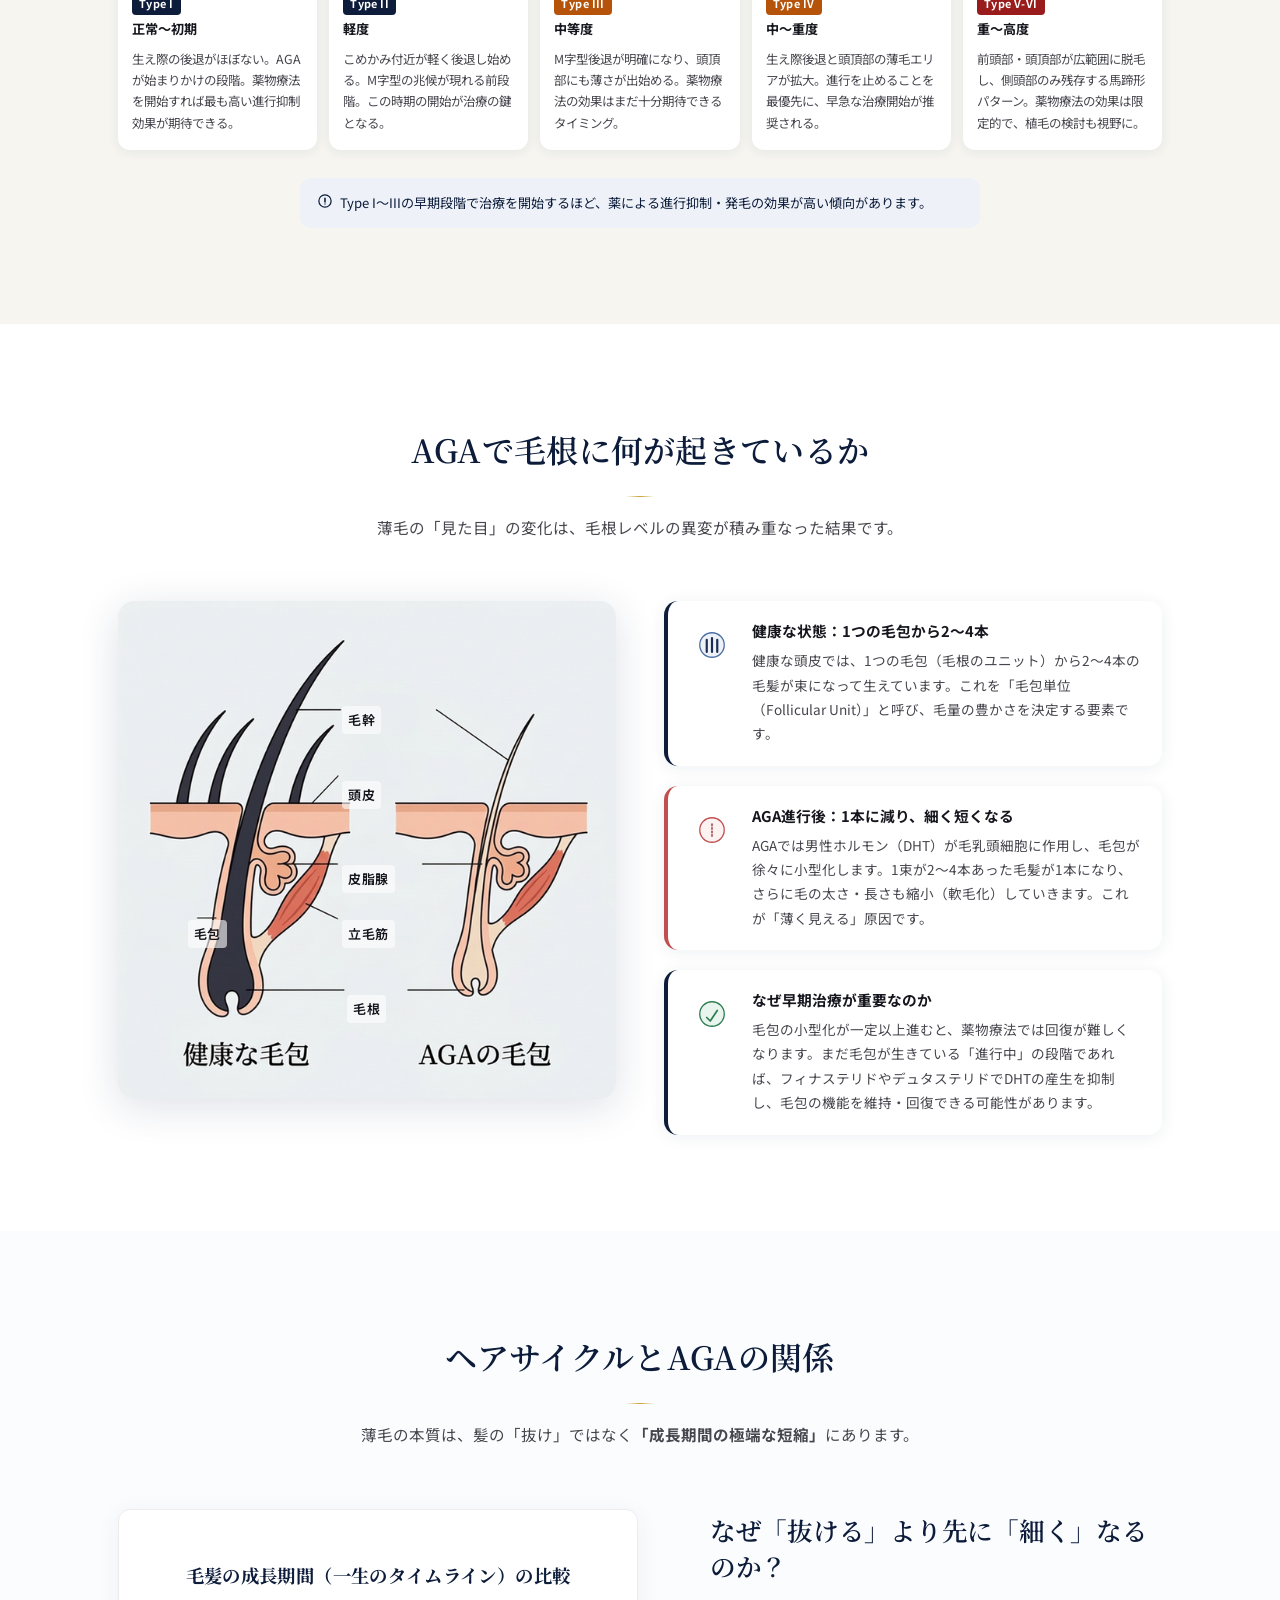
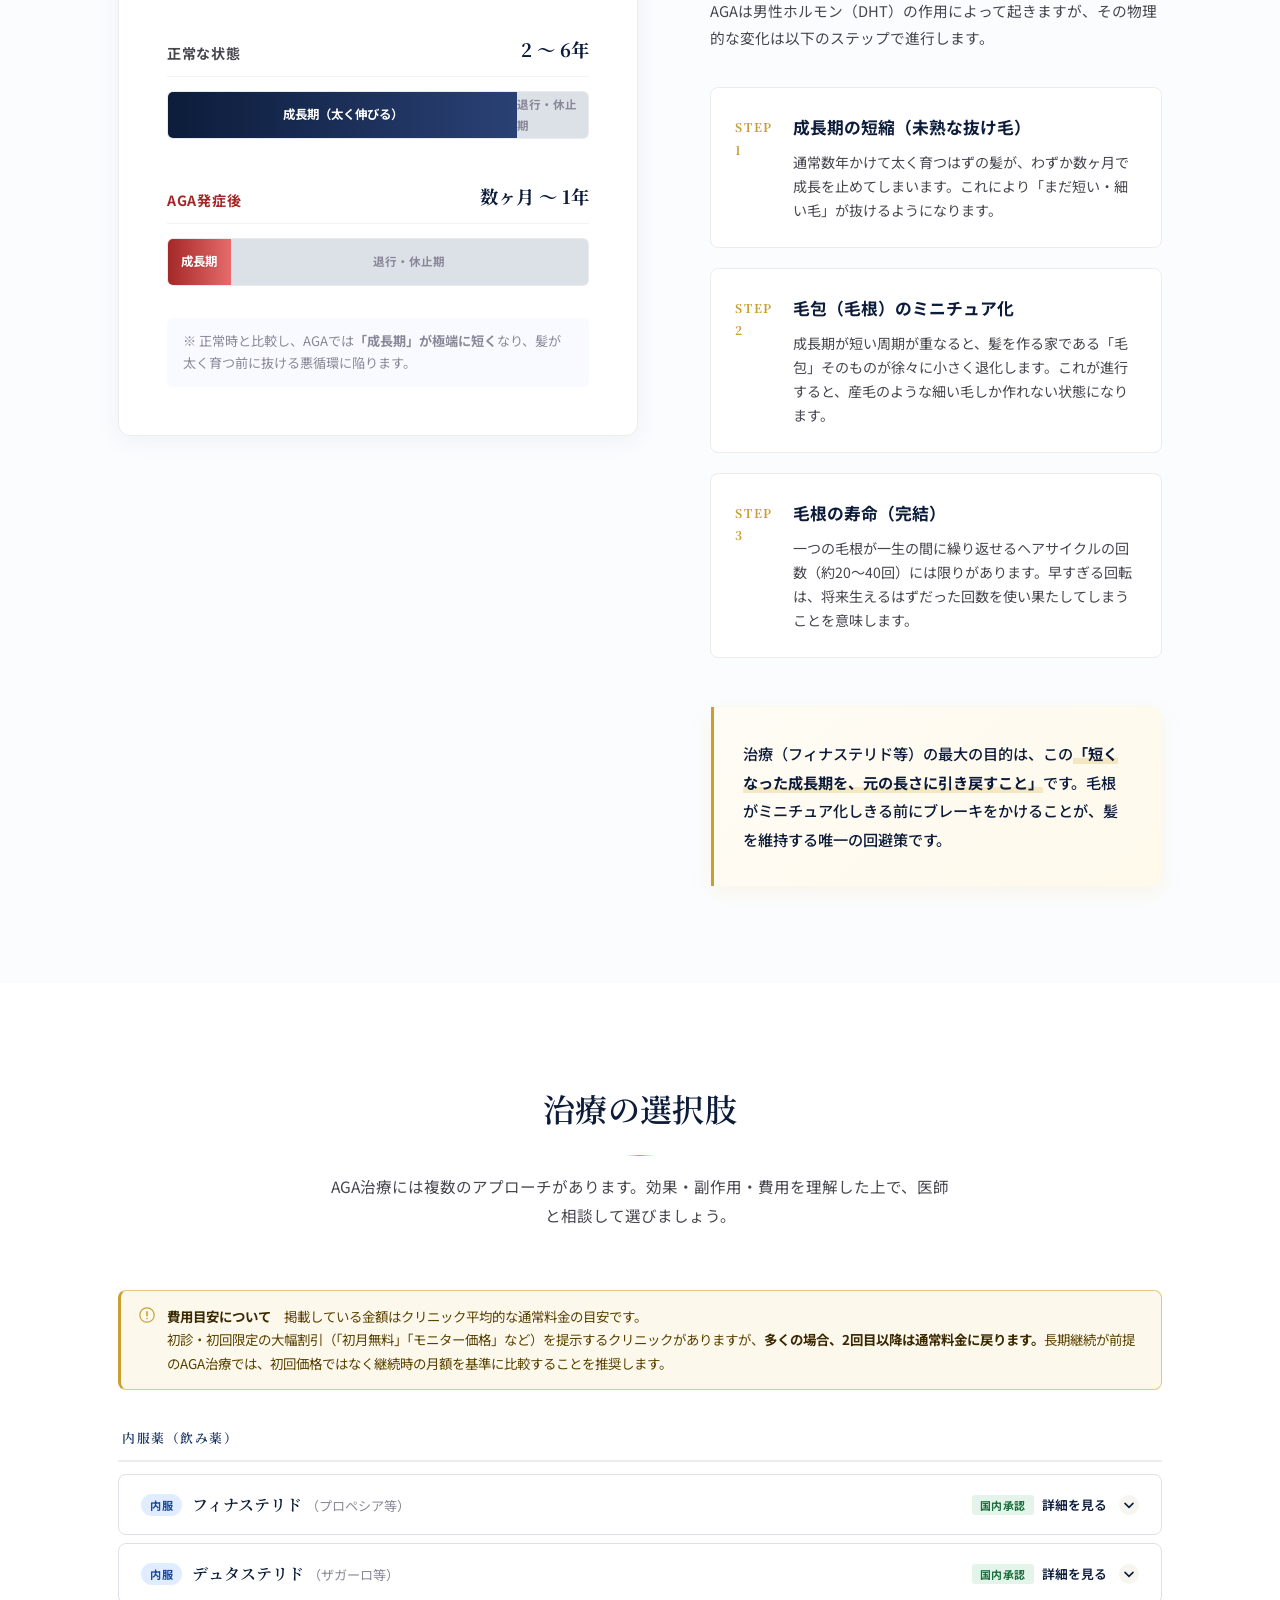
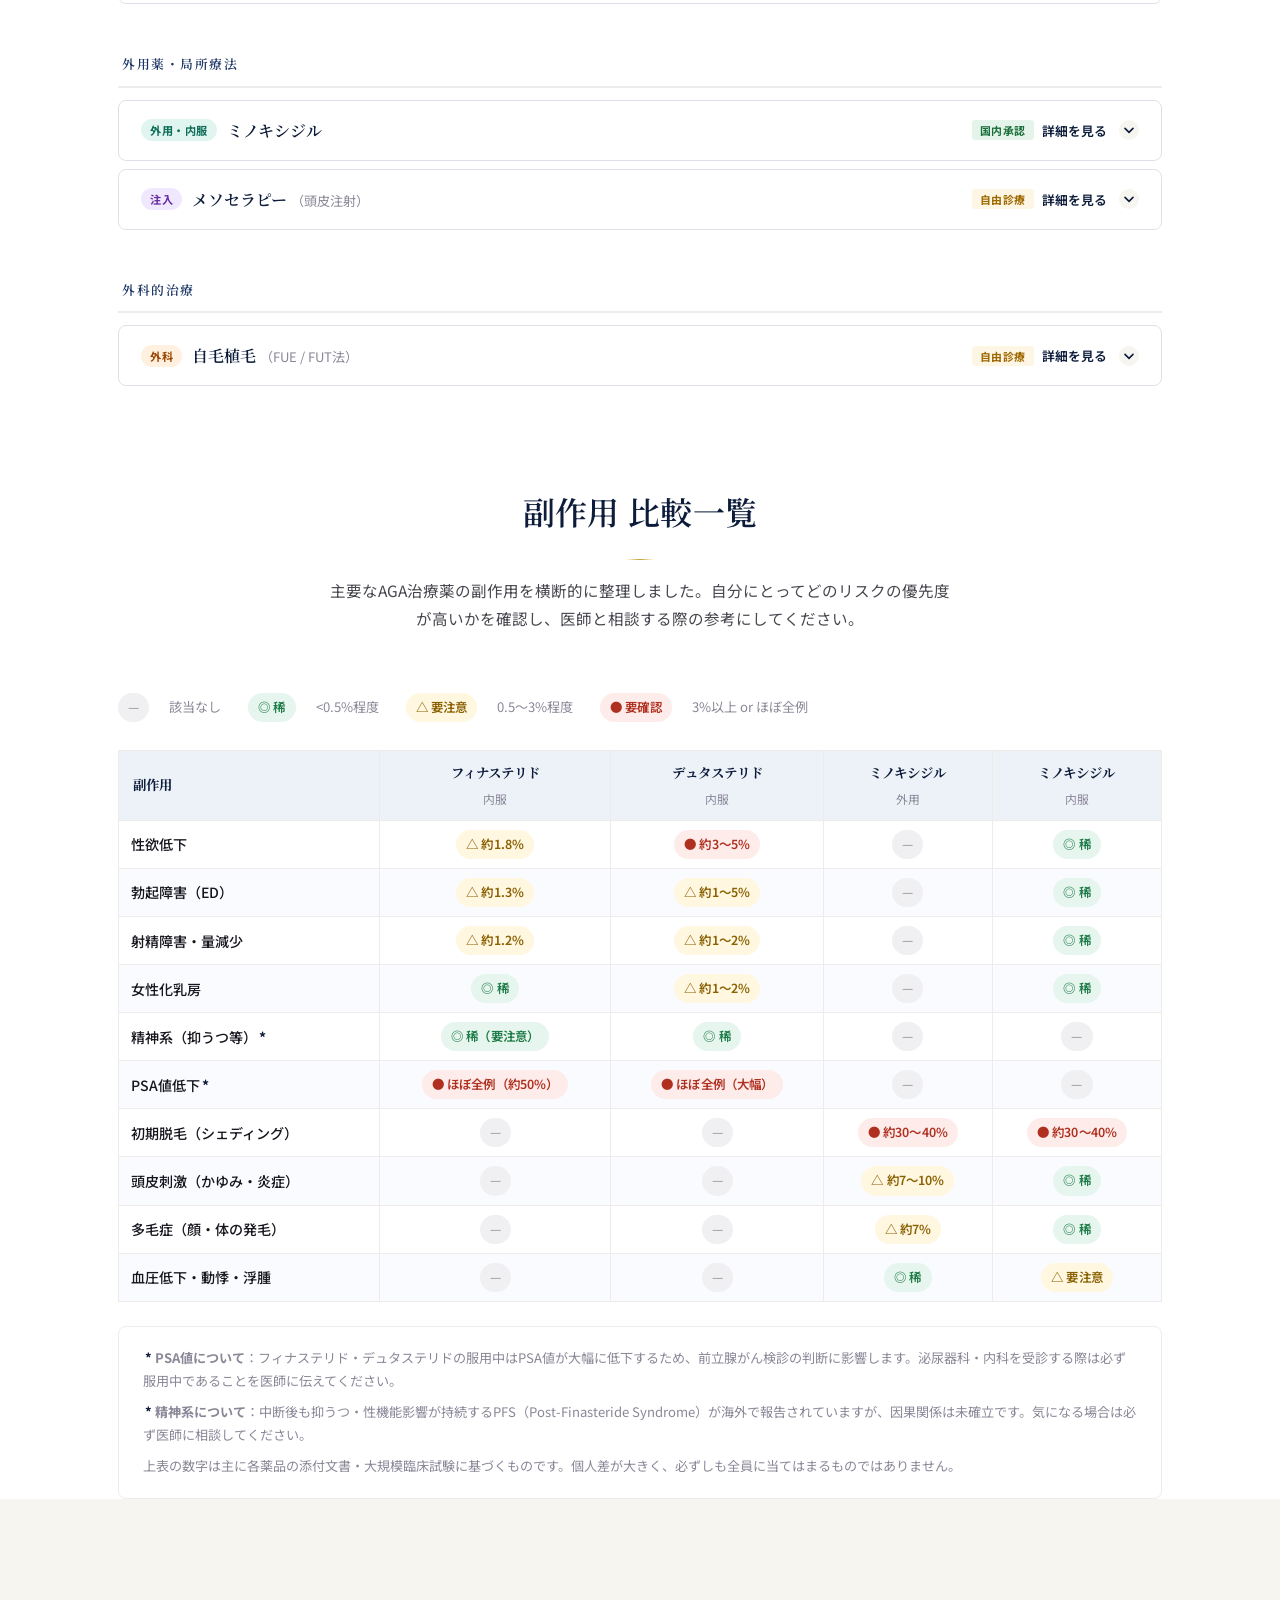
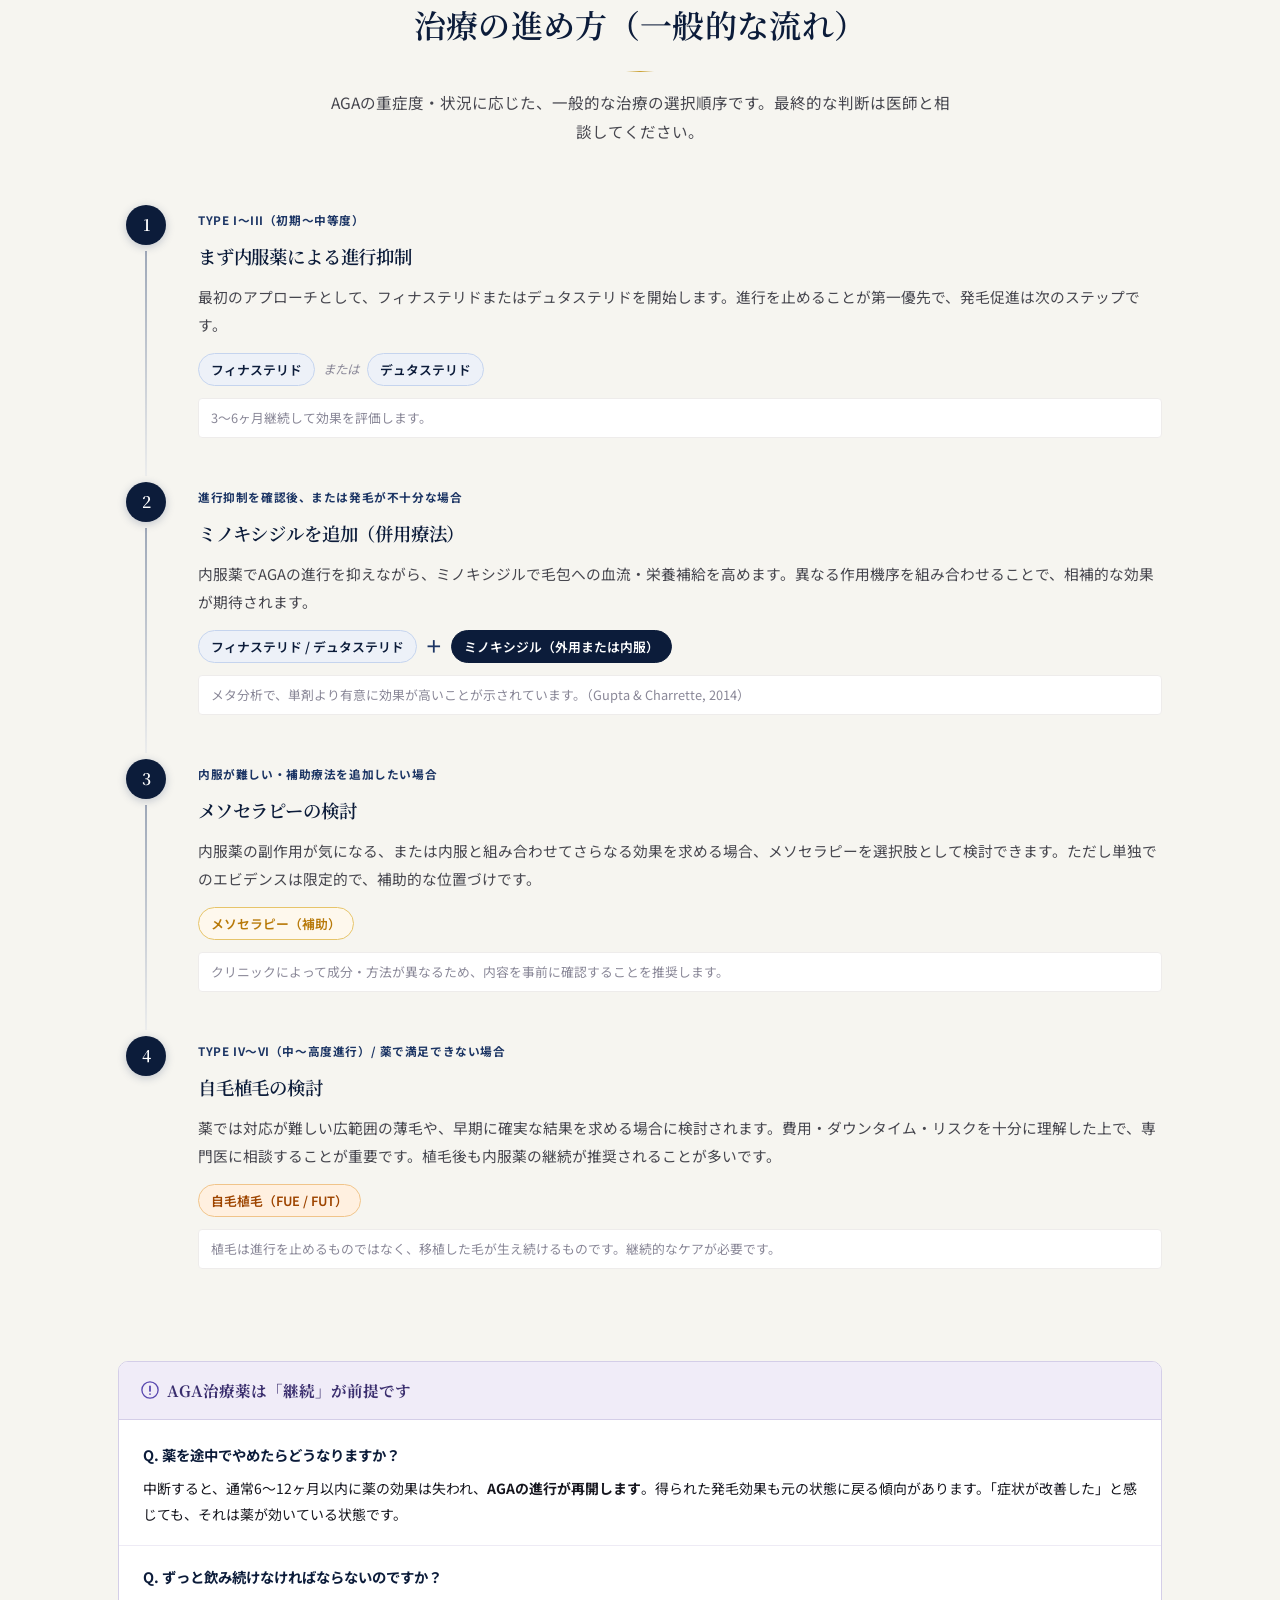
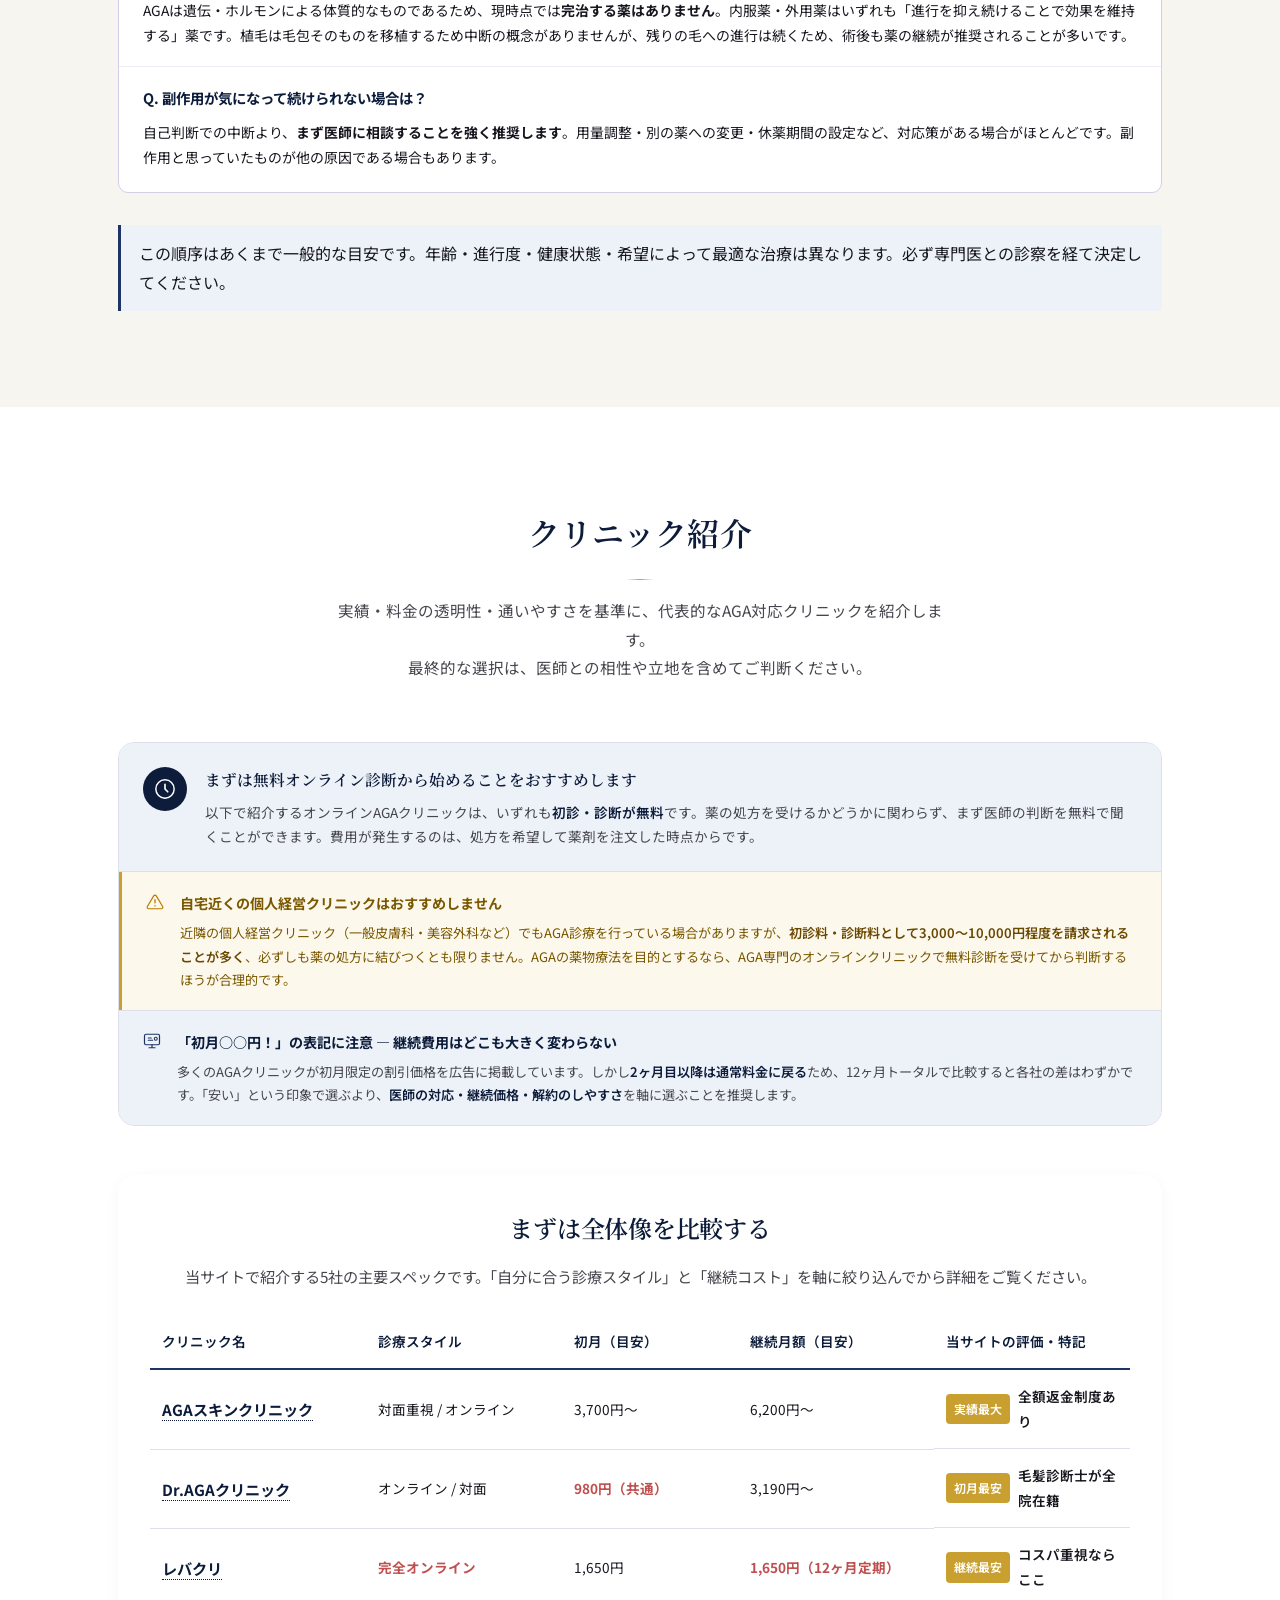
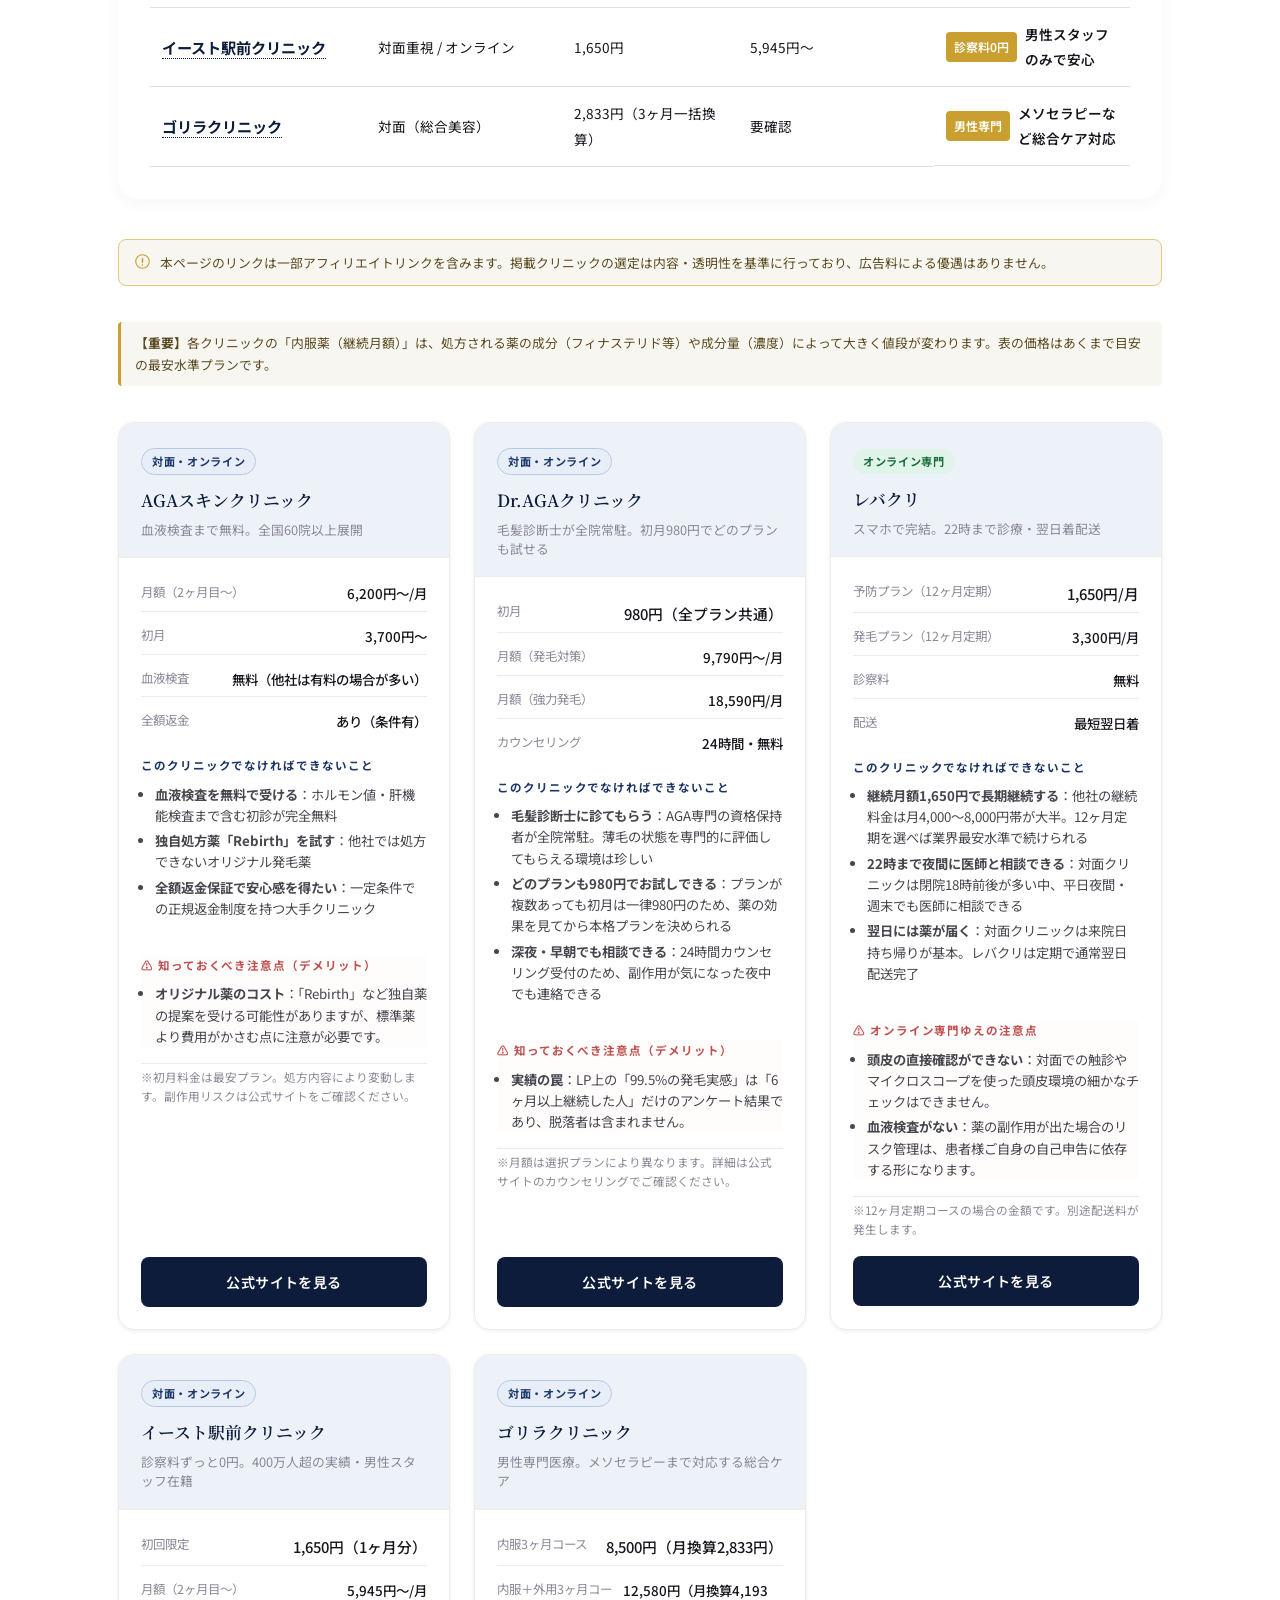
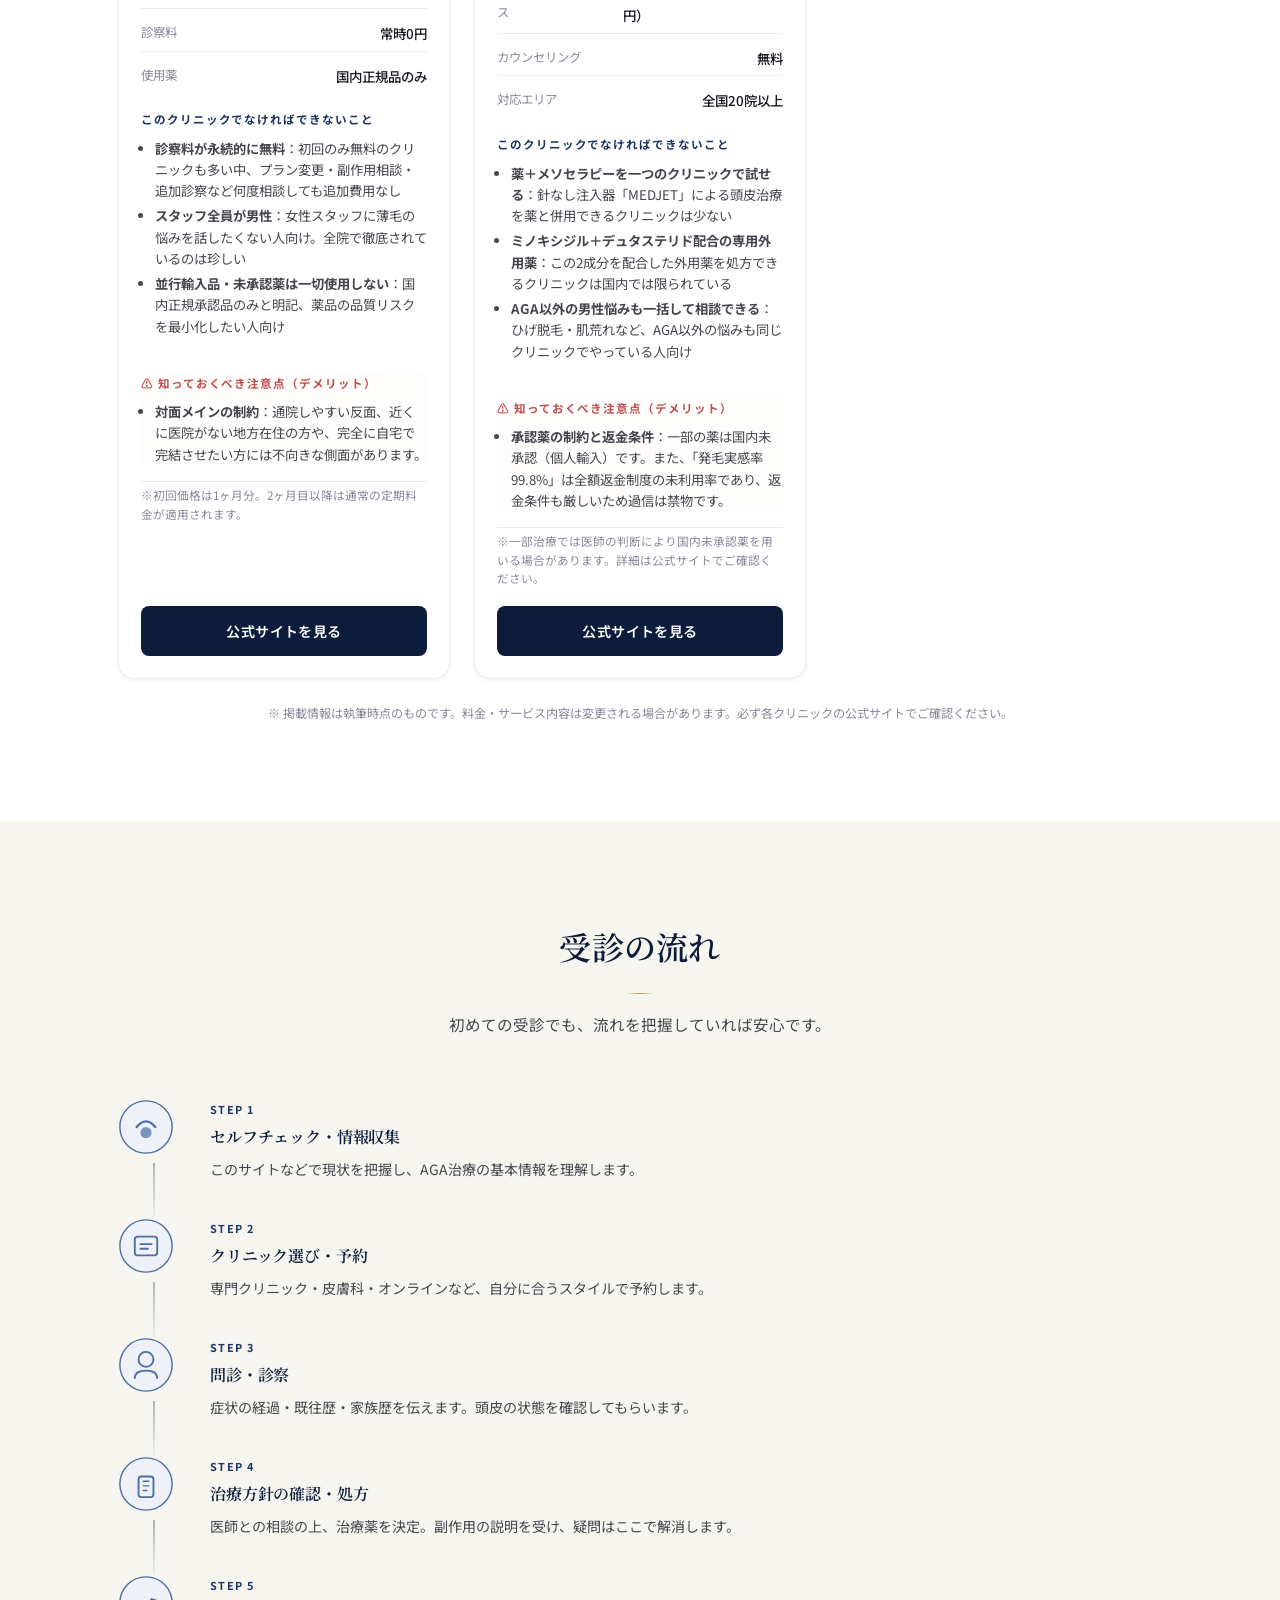
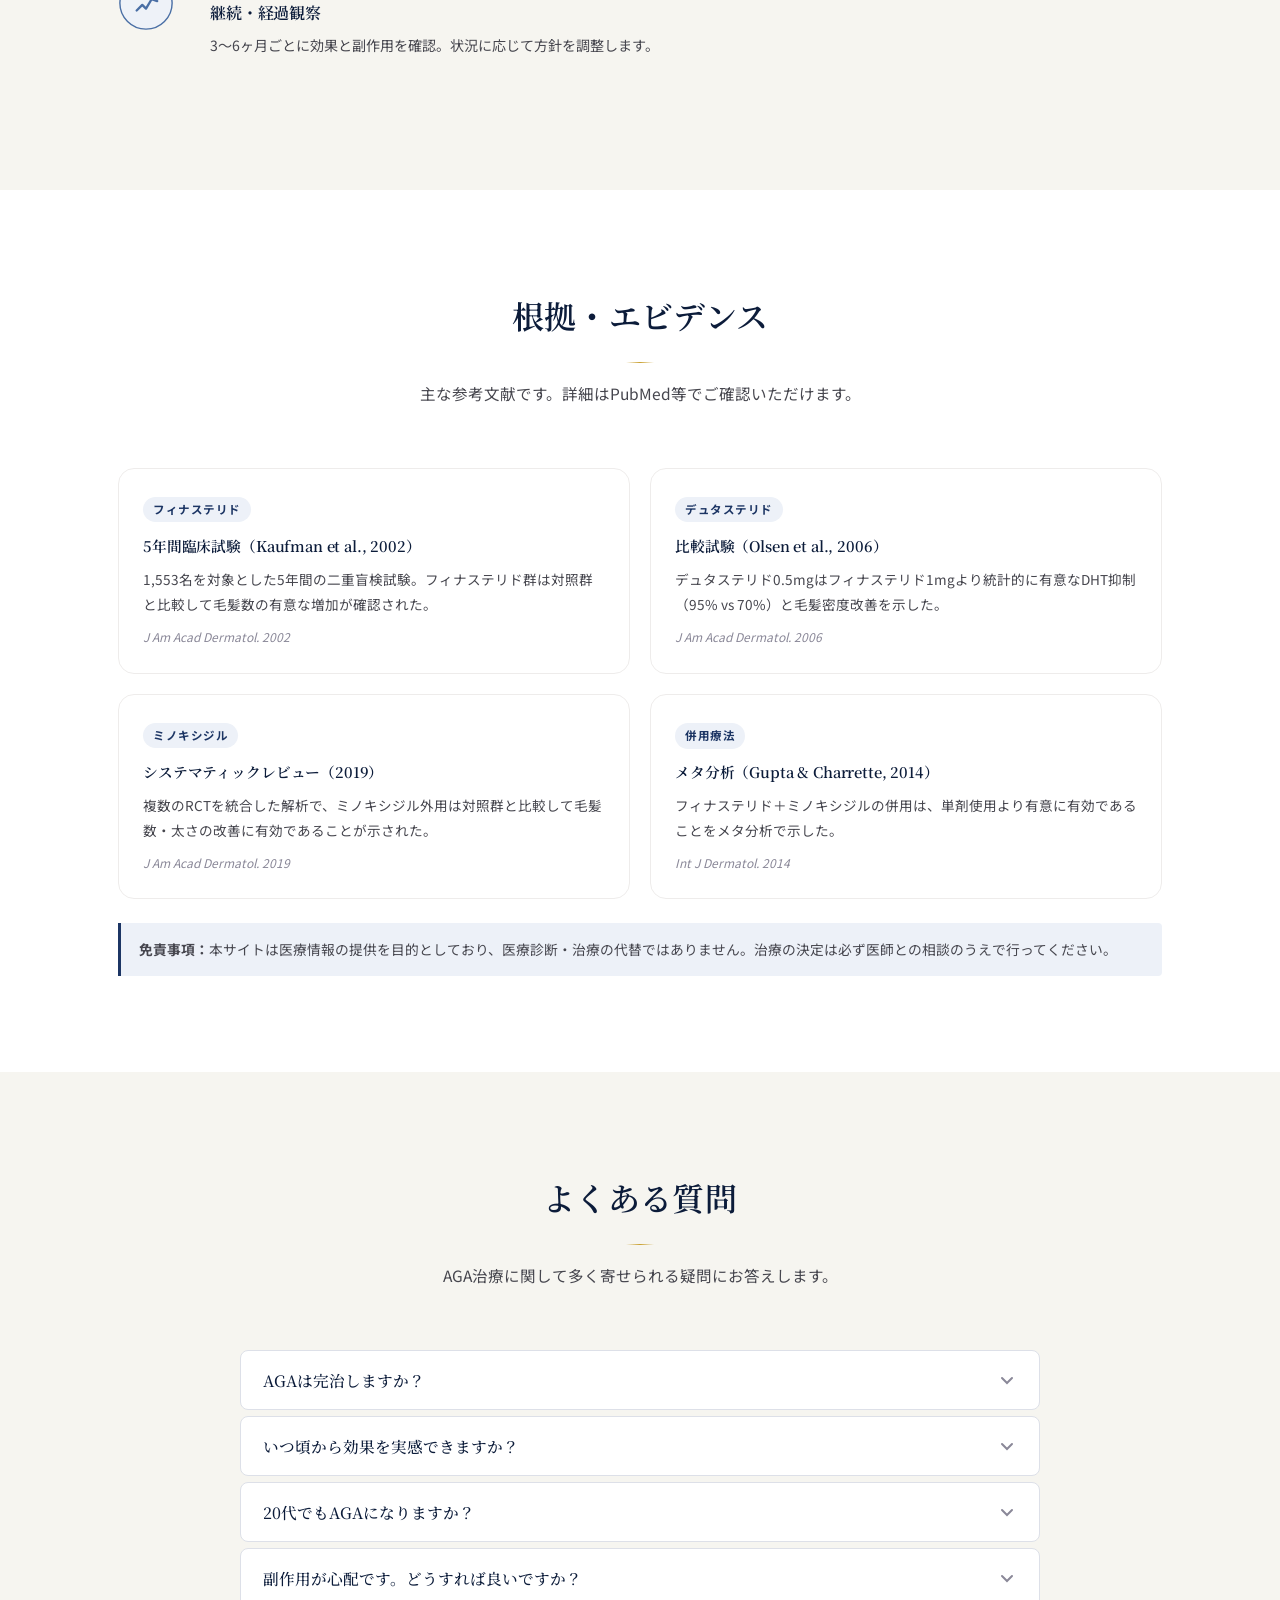
==== commit 5c62d2e4: "Add files via upload" ====
--- a/aga-lab/index.html
+++ b/aga-lab/index.html
@@ -4,25 +4,25 @@
 <head>
   <meta charset="UTF-8" />
   <meta name="viewport" content="width=device-width, initial-scale=1.0" />
-  <meta name="description" content="AGAについて、正確な医療情報をわかりやすくお届けします。セルフチェック・治療の選び方・副作用まで、根拠にもとづいた情報を掲載。" />
-  <meta name="keywords" content="AGA, 薄毛, 治療, クリニック, フィナステリド, ミノキシジル, 副作用, 比較, おすすめ" />
-  <title>AGA情報ガイド — 正確な情報で、あなた自身が選ぶ</title>
+  <meta name="description" content="ALASCEが提供するAGA（男性型脱毛症）の専門ガイド。セルフチェック・治療の選び方・副作用まで、コンプレックスをチカラに変え、次の一歩を踏み出すための客観的な情報をお届けします。" />
+  <meta name="keywords" content="Alasce, アラスチェ, AGA, 薄毛, 治療, クリニック, フィナステリド, ミノキシジル, 比較" />
+  <title>AGA Lab by ALASCE | 確かな情報で選ぶ、薄毛・AGA治療ガイド</title>
 
   <!-- canonical（公開後は実際のURLに変更してください） -->
-  <link rel="canonical" href="https://example.com/" />
+  <link rel="canonical" href="https://alasce.com/aga-lab/" />
 
   <!-- OGP（SNSシェア・検索プレビュー用） -->
   <meta property="og:type" content="website" />
-  <meta property="og:title" content="AGA情報ガイド — 正確な情報で、あなた自身が選ぶ" />
-  <meta property="og:description" content="AGAについて、正確な医療情報をわかりやすくお届けします。セルフチェック・治療の選び方・副作用まで、根拠にもとづいた情報を掲載。" />
-  <meta property="og:url" content="https://example.com/" />
+  <meta property="og:title" content="AGA Lab by ALASCE | 確かな情報で選ぶ、薄毛・AGA治療ガイド" />
+  <meta property="og:description" content="ALASCEが提供するAGA（男性型脱毛症）の専門ガイド。セルフチェック・治療の選び方・副作用まで、次の一歩を踏み出すための客観的な情報をお届けします。" />
+  <meta property="og:url" content="https://alasce.com/aga-lab/" />
   <meta property="og:locale" content="ja_JP" />
-  <meta property="og:site_name" content="AGA情報ガイド" />
+  <meta property="og:site_name" content="ALASCE AGA Lab" />
 
   <!-- Twitter Card -->
   <meta name="twitter:card" content="summary" />
-  <meta name="twitter:title" content="AGA情報ガイド — 正確な情報で、あなた自身が選ぶ" />
-  <meta name="twitter:description" content="AGAについて、正確な医療情報をわかりやすくお届けします。セルフチェック・治療の選び方・副作用まで、根拠にもとづいた情報を掲載。" />
+  <meta name="twitter:title" content="AGA Lab by ALASCE | 確かな情報で選ぶ、薄毛・AGA治療ガイド" />
+  <meta name="twitter:description" content="ALASCEが提供するAGA（男性型脱毛症）の専門ガイド。セルフチェック・治療の選び方・副作用まで、次の一歩を踏み出すための客観的な情報をお届けします。" />
 
   <link rel="preconnect" href="https://fonts.googleapis.com" />
   <link rel="preconnect" href="https://fonts.gstatic.com" crossorigin />
--- a/aga-lab/css/style.css
+++ b/aga-lab/css/style.css
@@ -269,18 +269,20 @@
   display: flex;
   align-items: center;
   gap: 10px;
-  flex-shrink: 1;
+  flex-shrink: 0;
   min-width: 0;
   text-decoration: none;
 }
 
 .logo-signature {
-  font-family: 'Pinyon Script', cursive;
-  font-size: 2.1rem;
-  color: var(--color-primary);
-  line-height: 1;
-  padding-bottom: 2px;
-  letter-spacing: 0.02em;
+  font-family: 'Cormorant Garamond', serif;
+  font-size: 1.6rem;
+  font-weight: 400;
+  color: var(--color-primary);
+  line-height: 1.2;
+  letter-spacing: 0.12em;
+  text-transform: uppercase;
+  white-space: nowrap;
 }
 
 .nav-links {
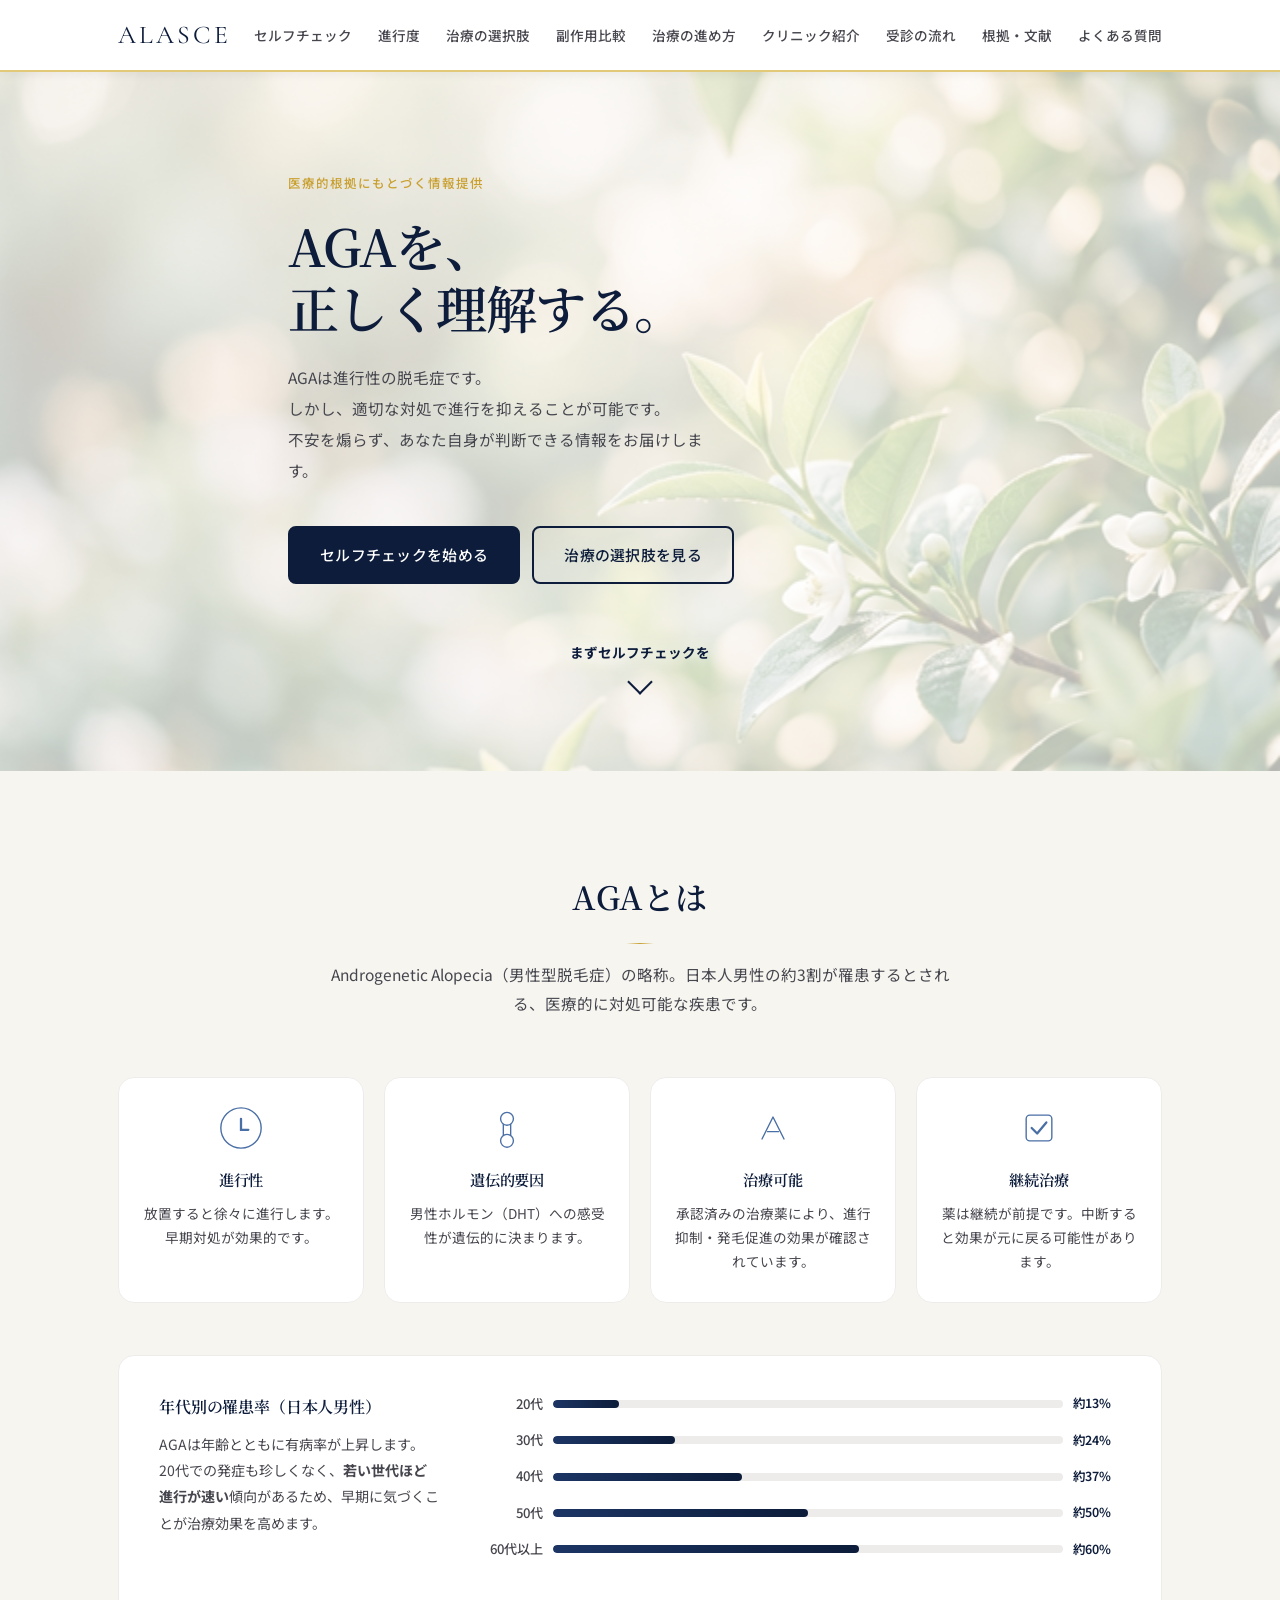
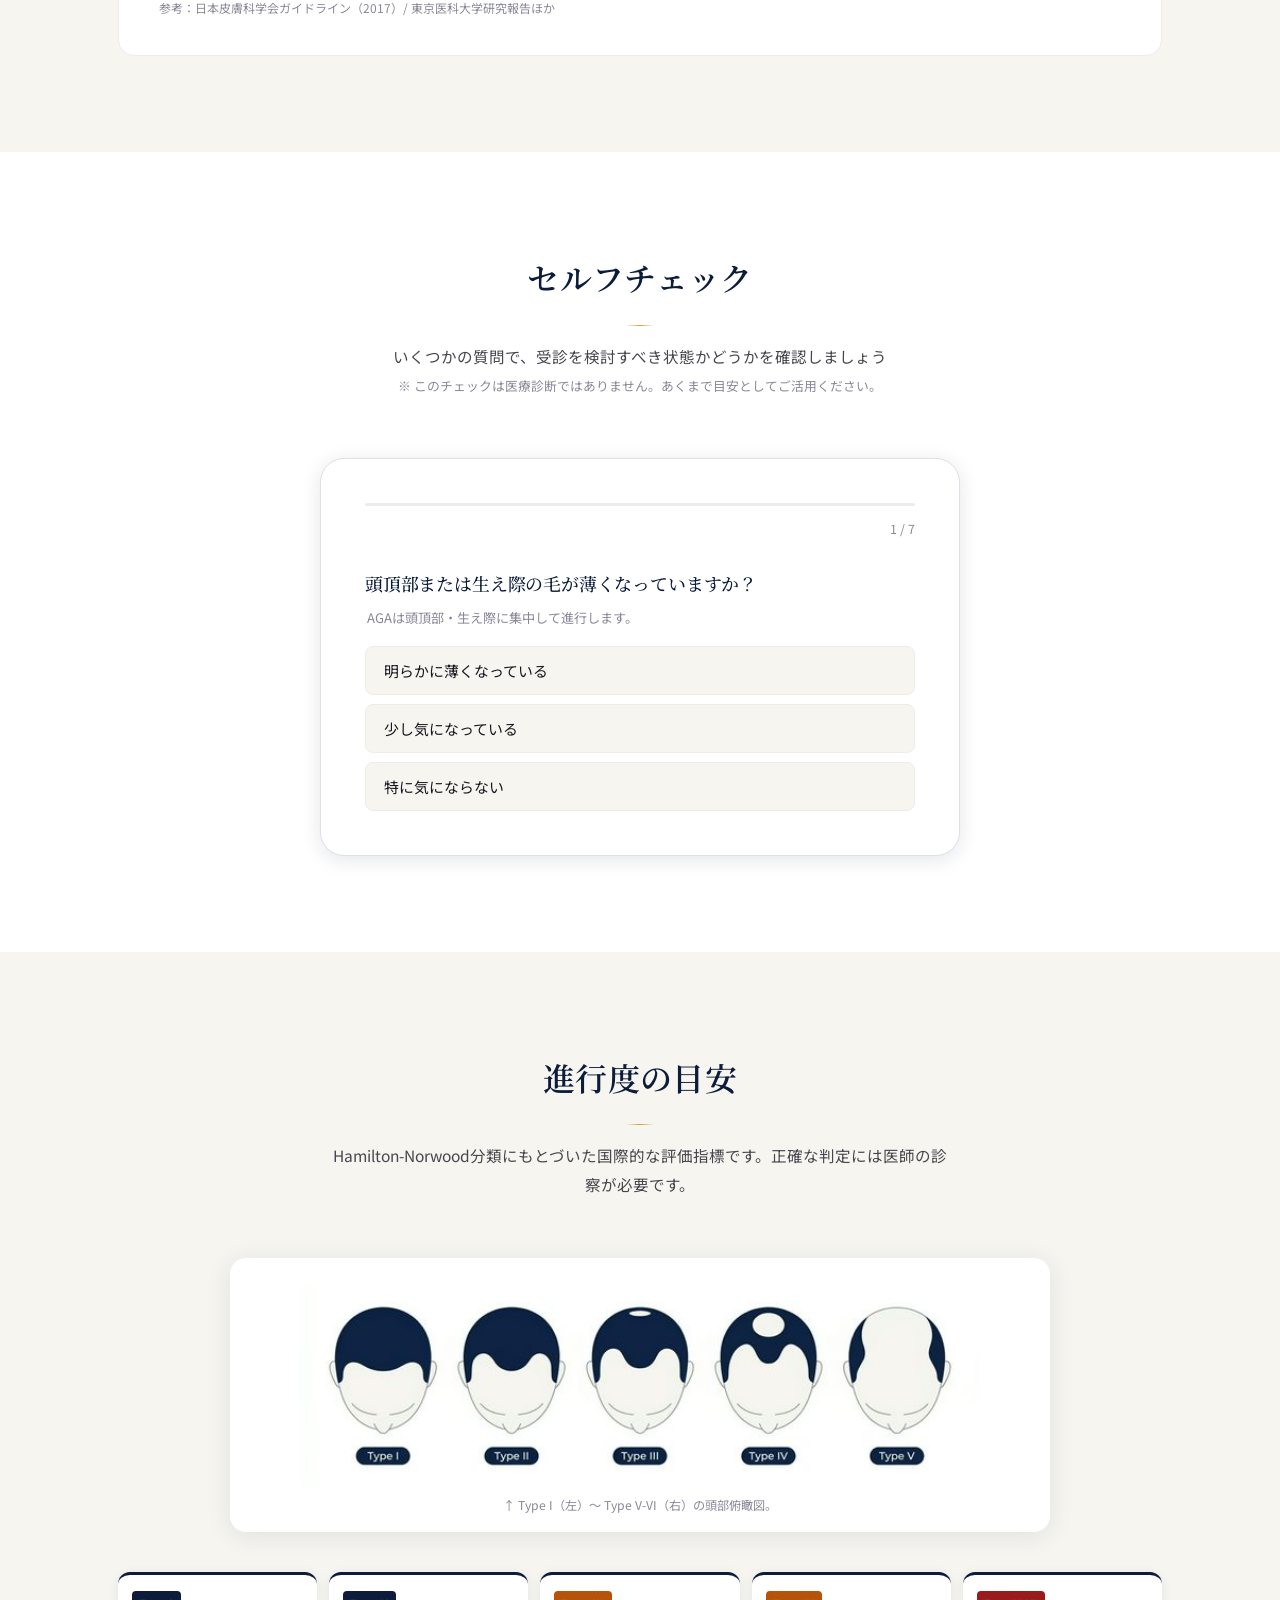
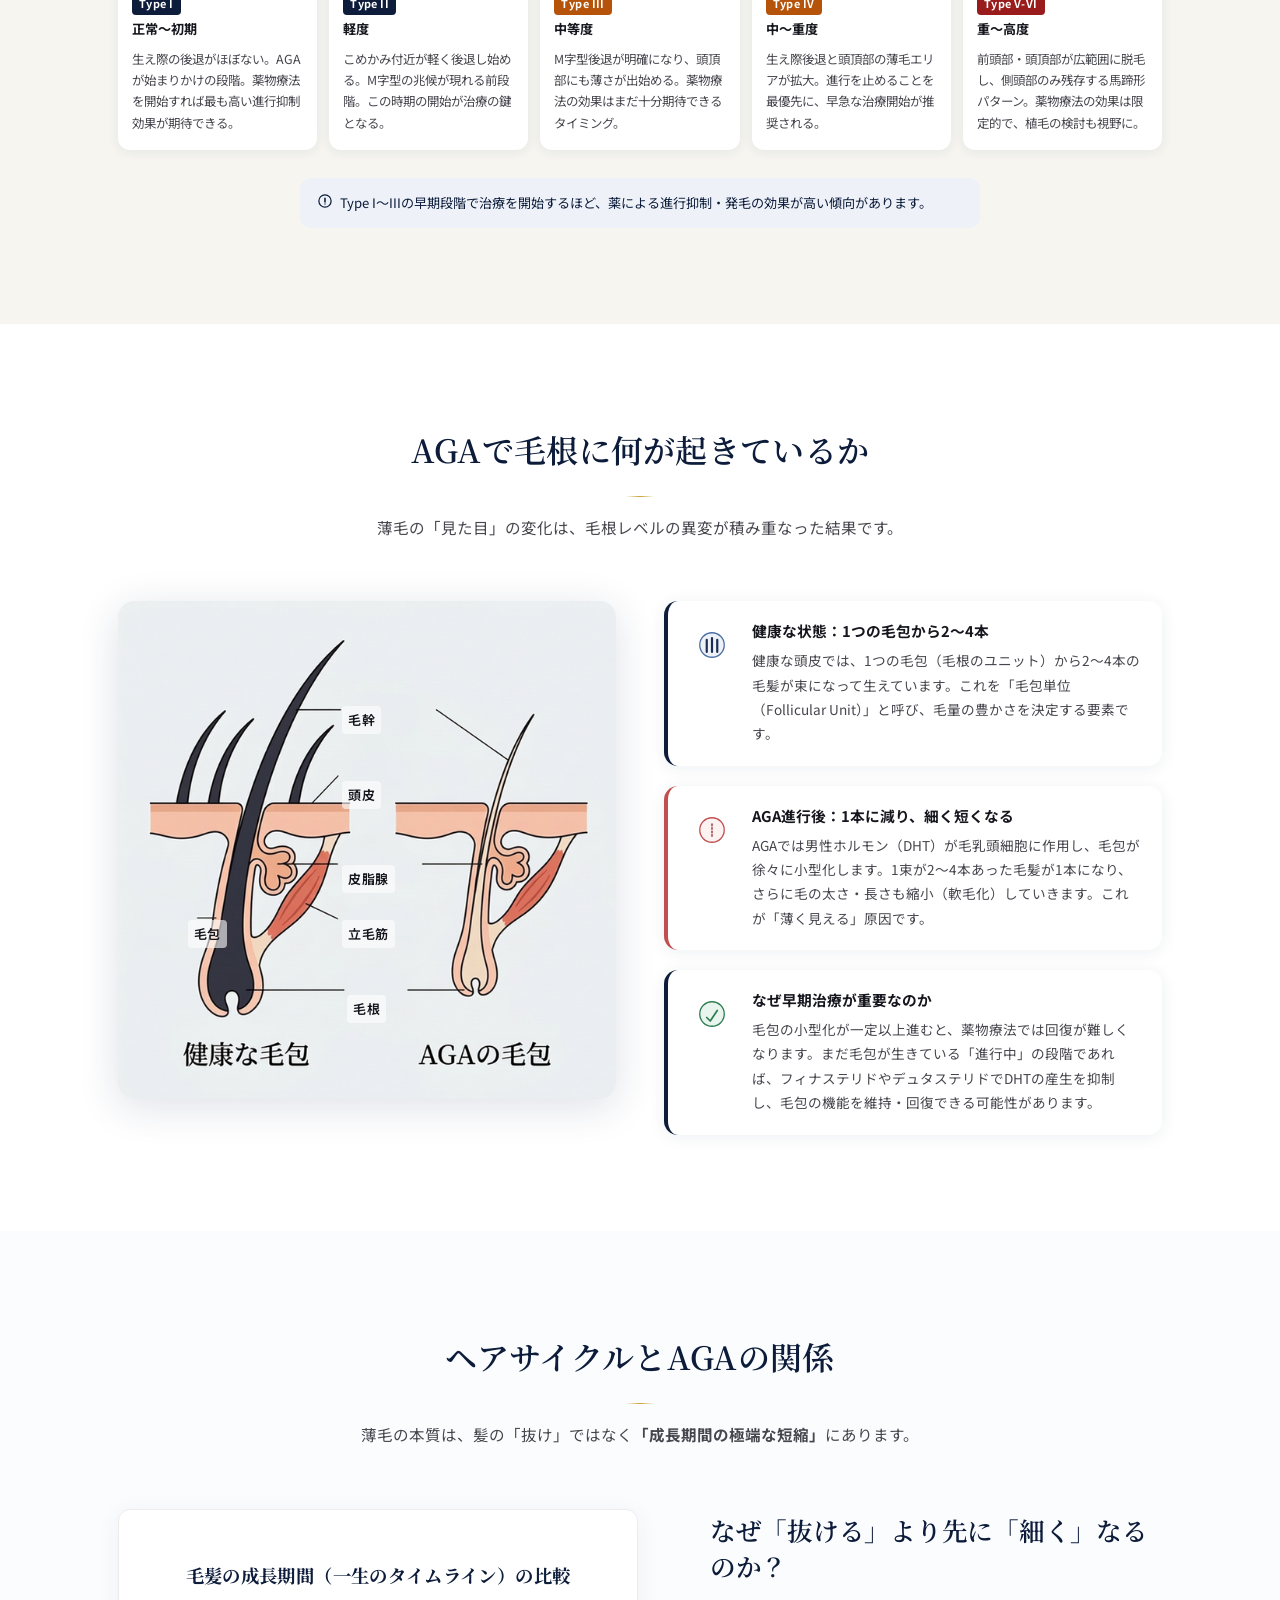
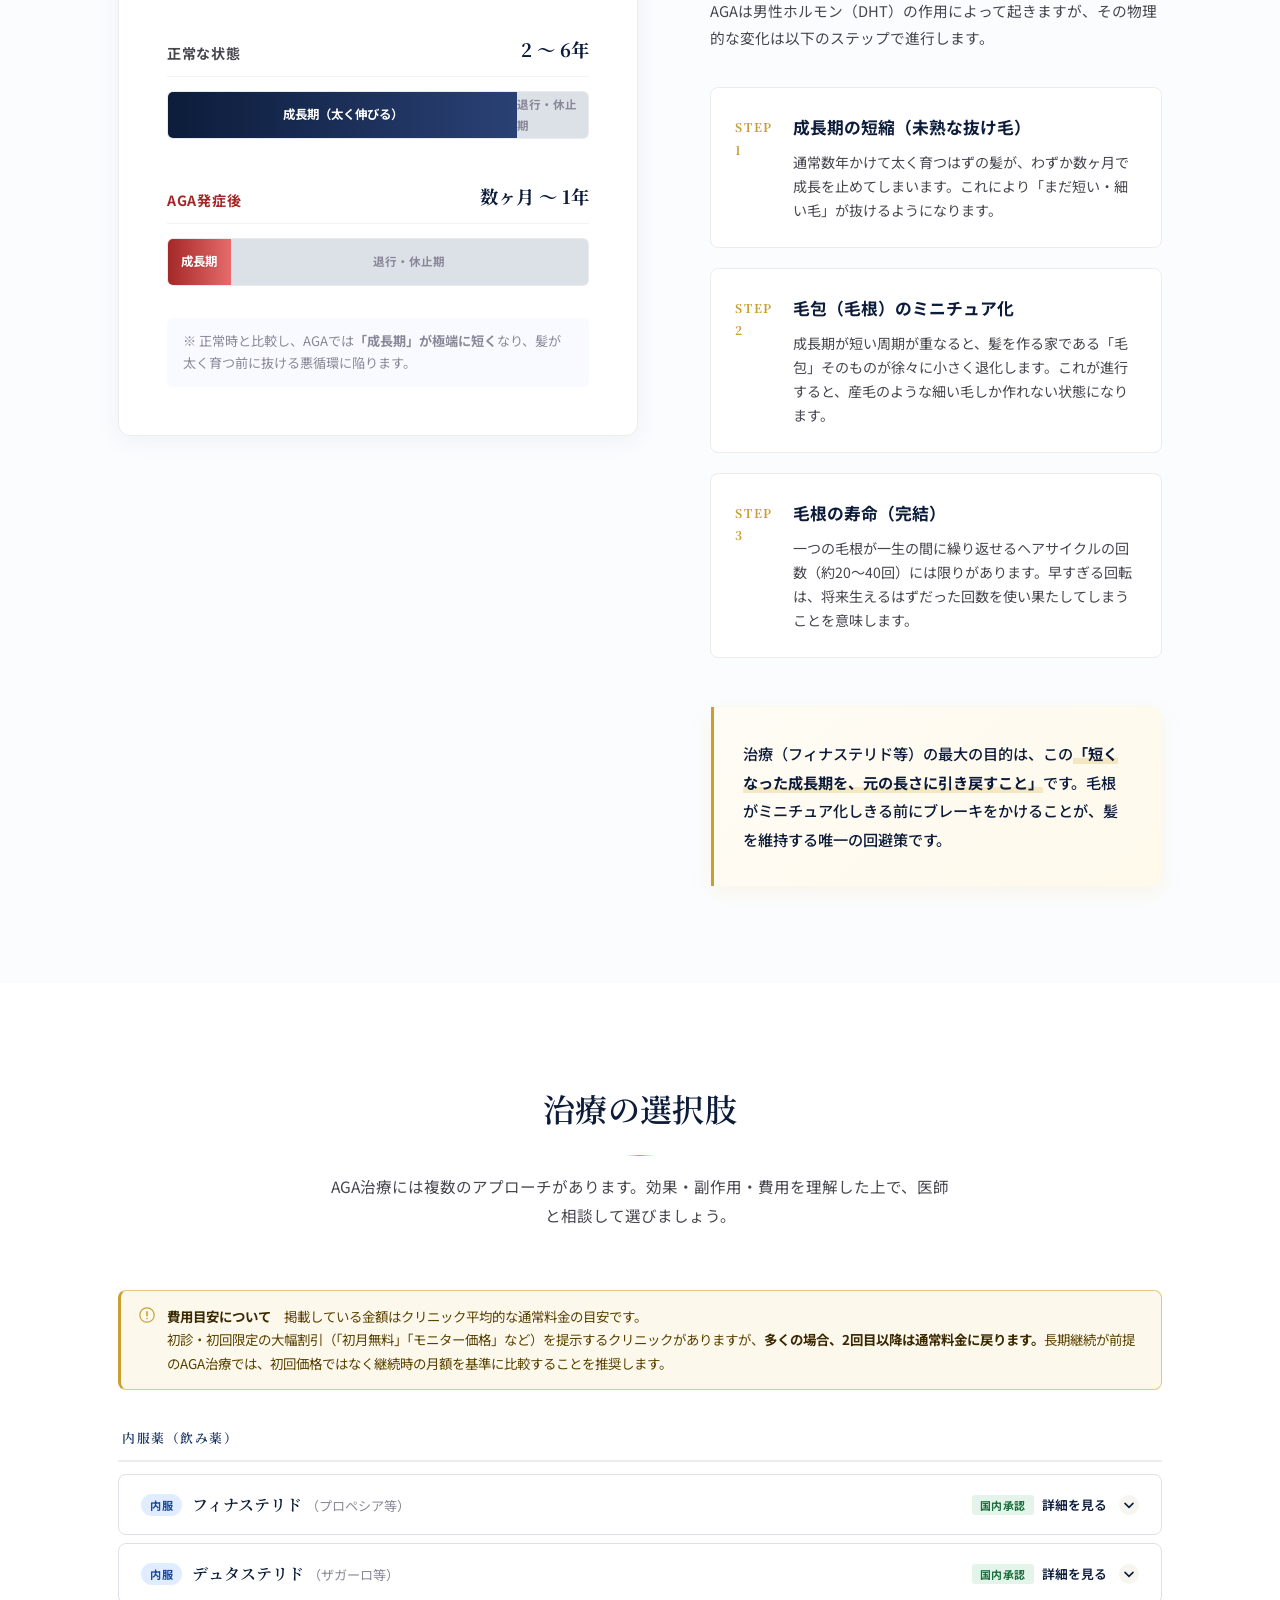
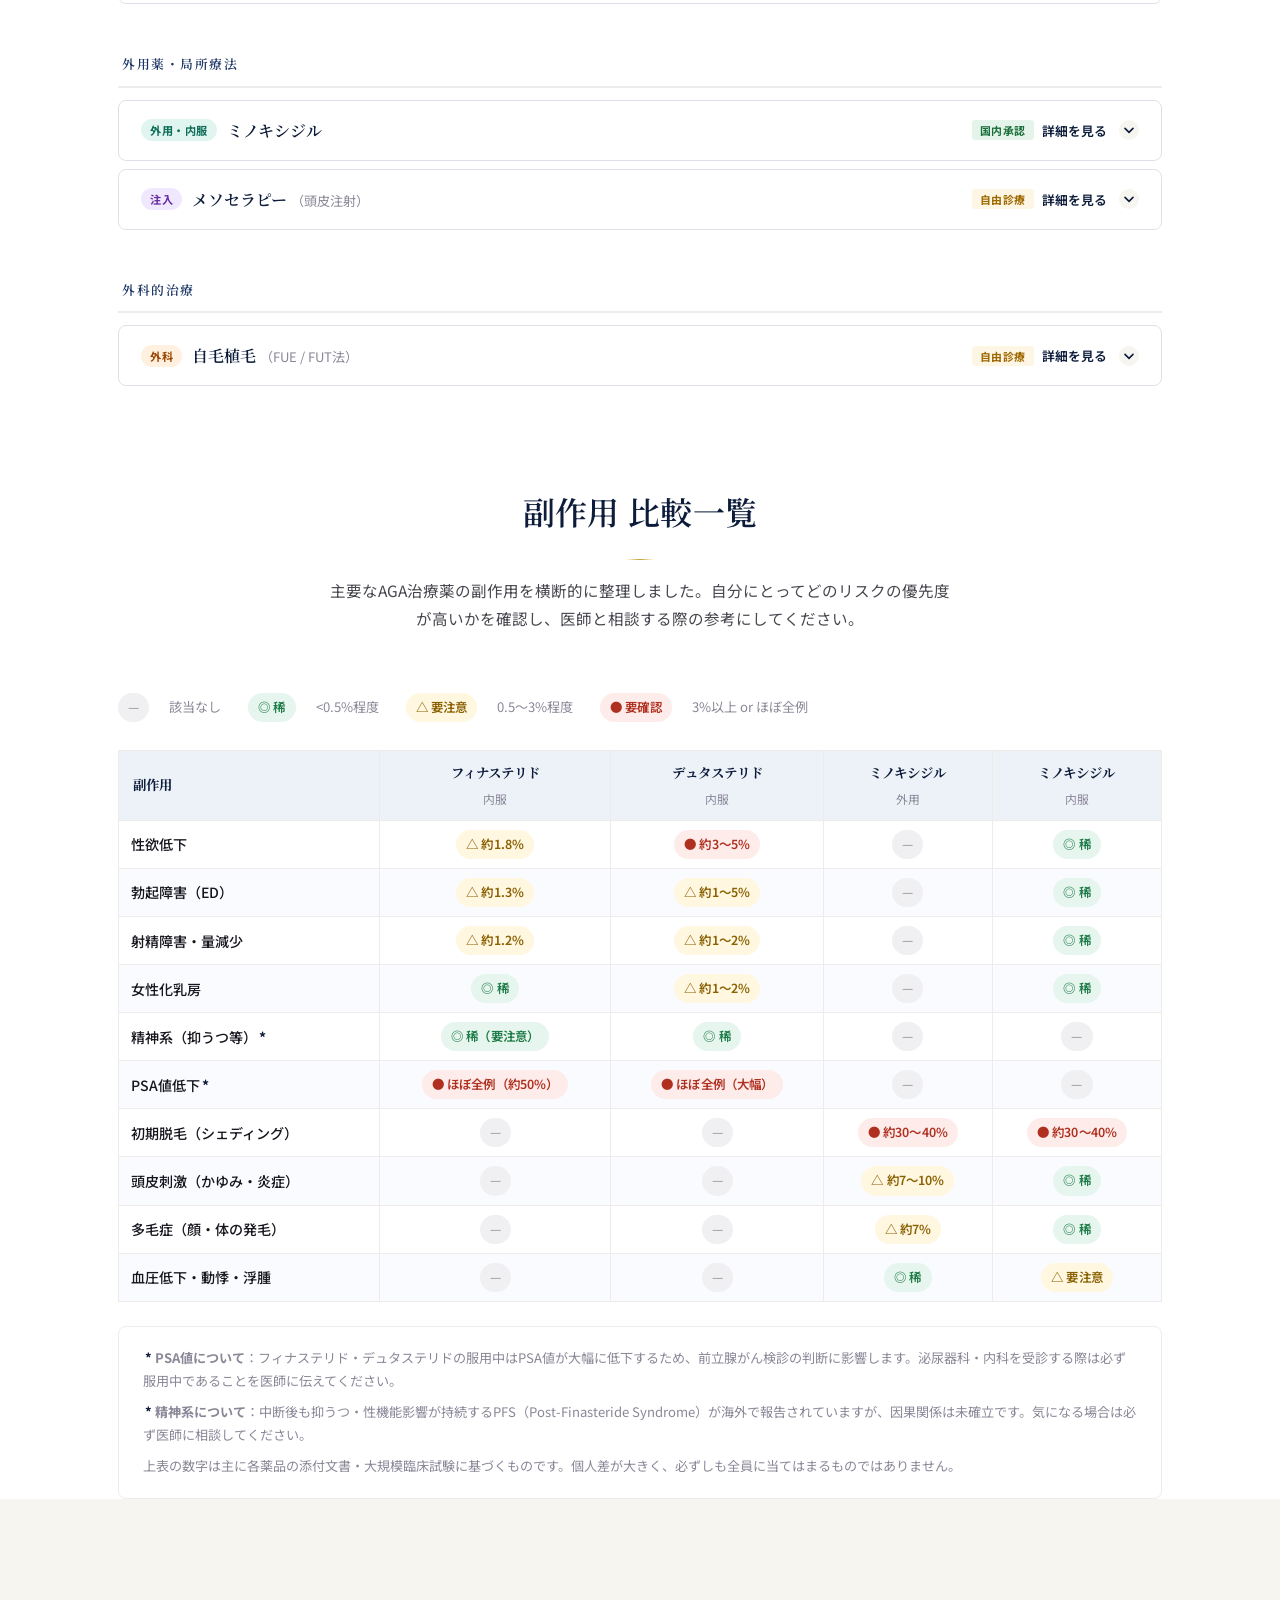
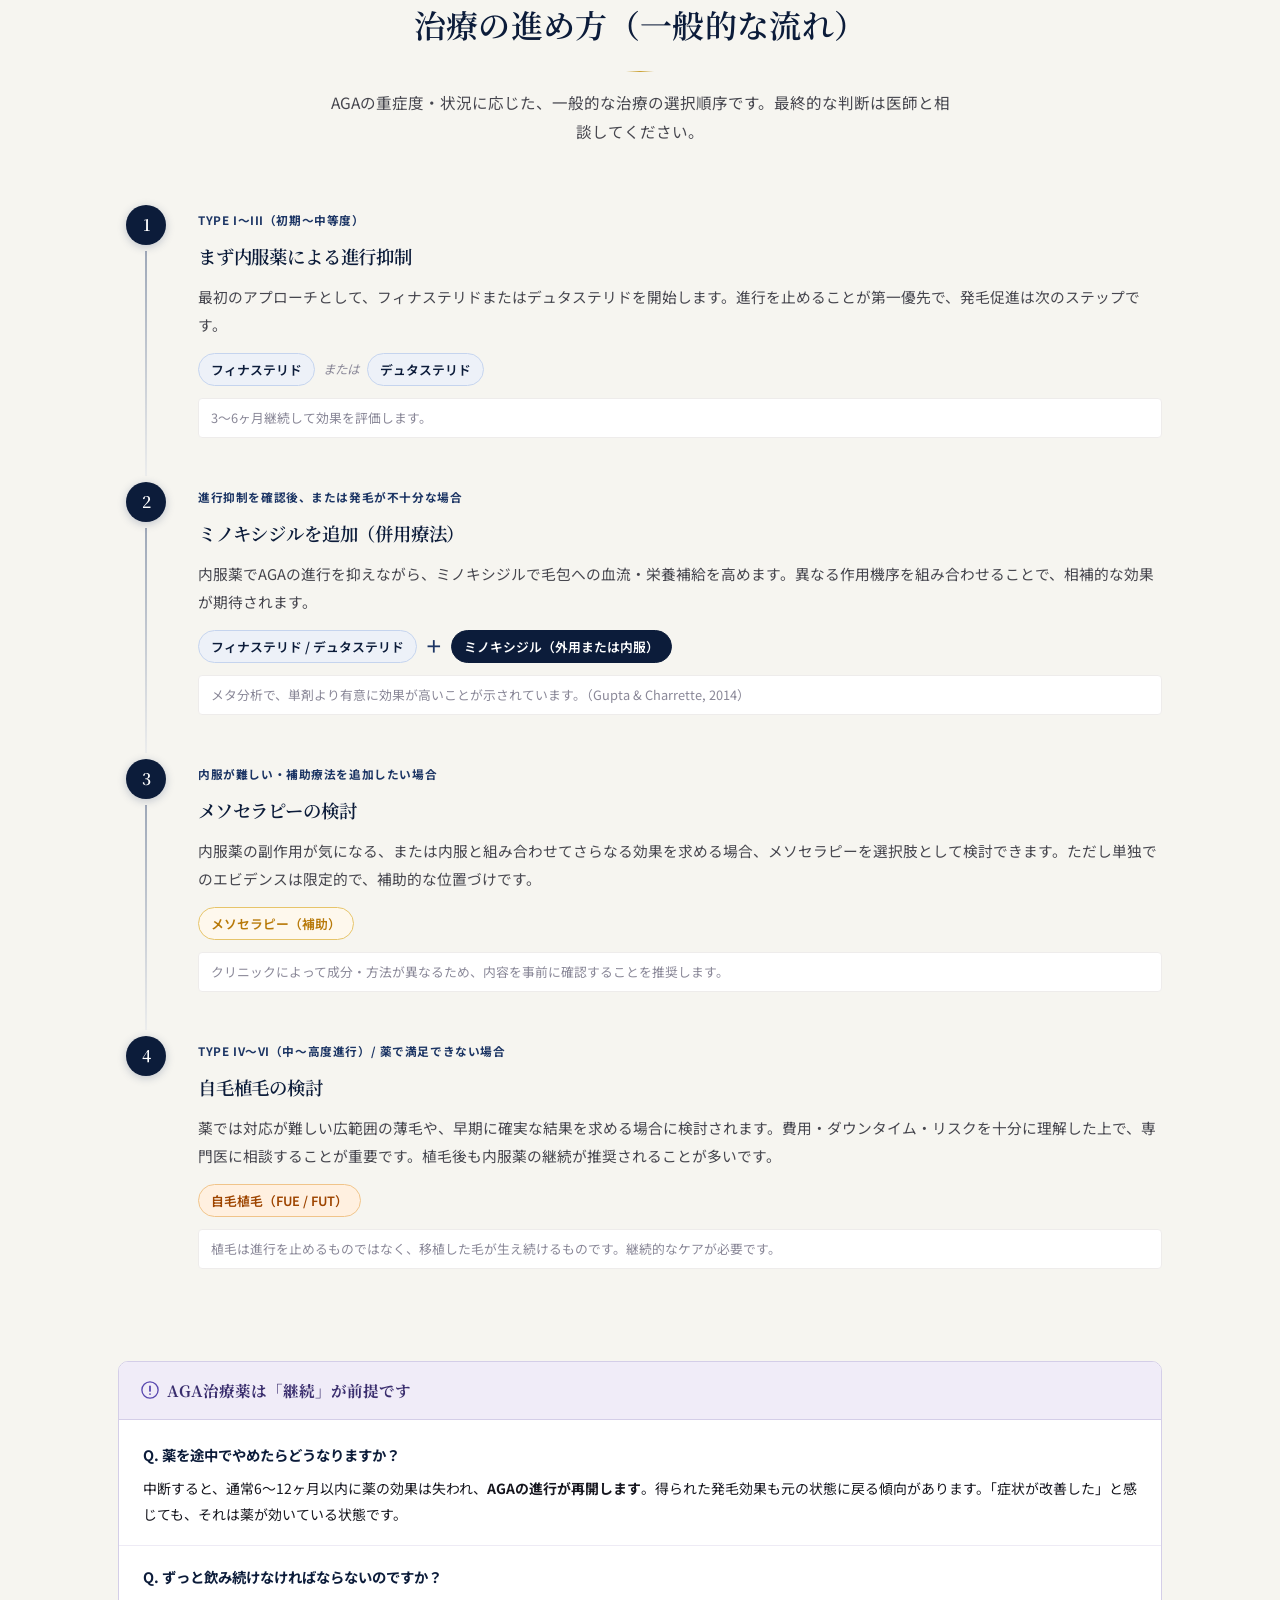
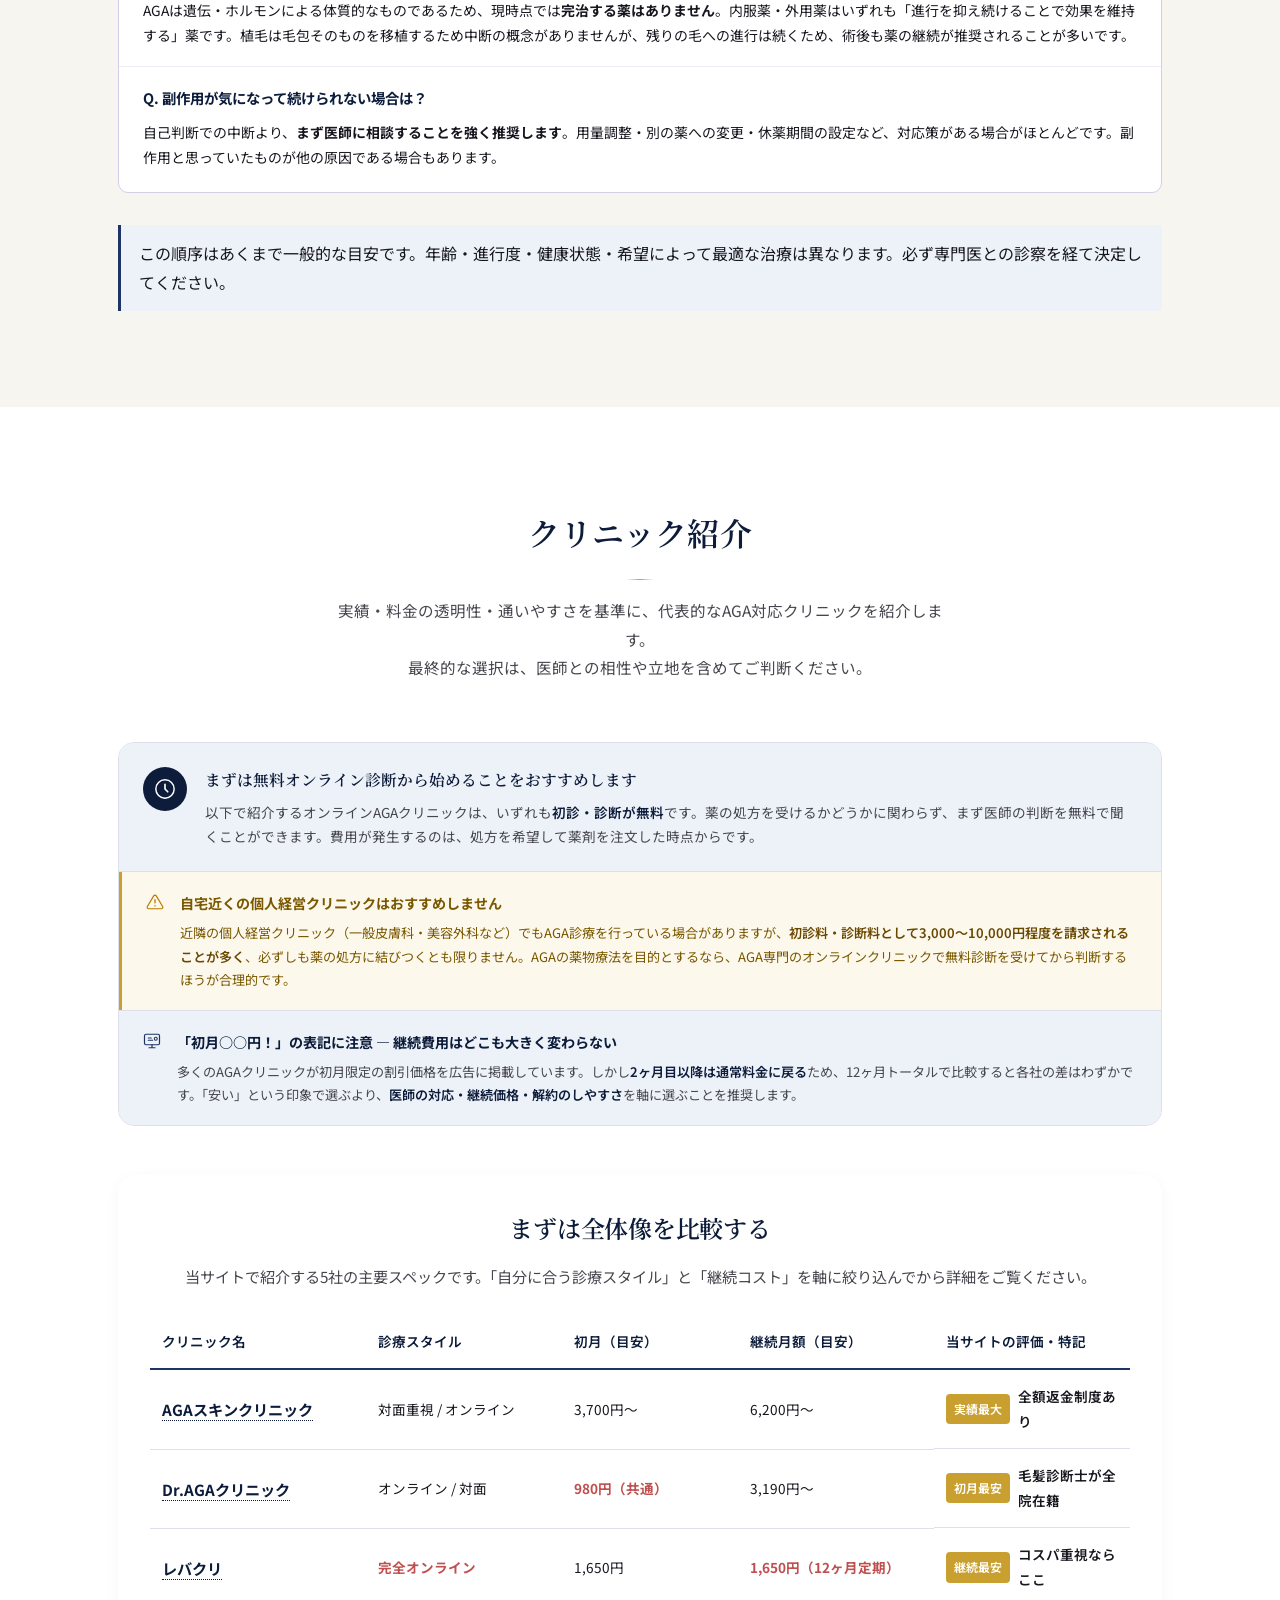
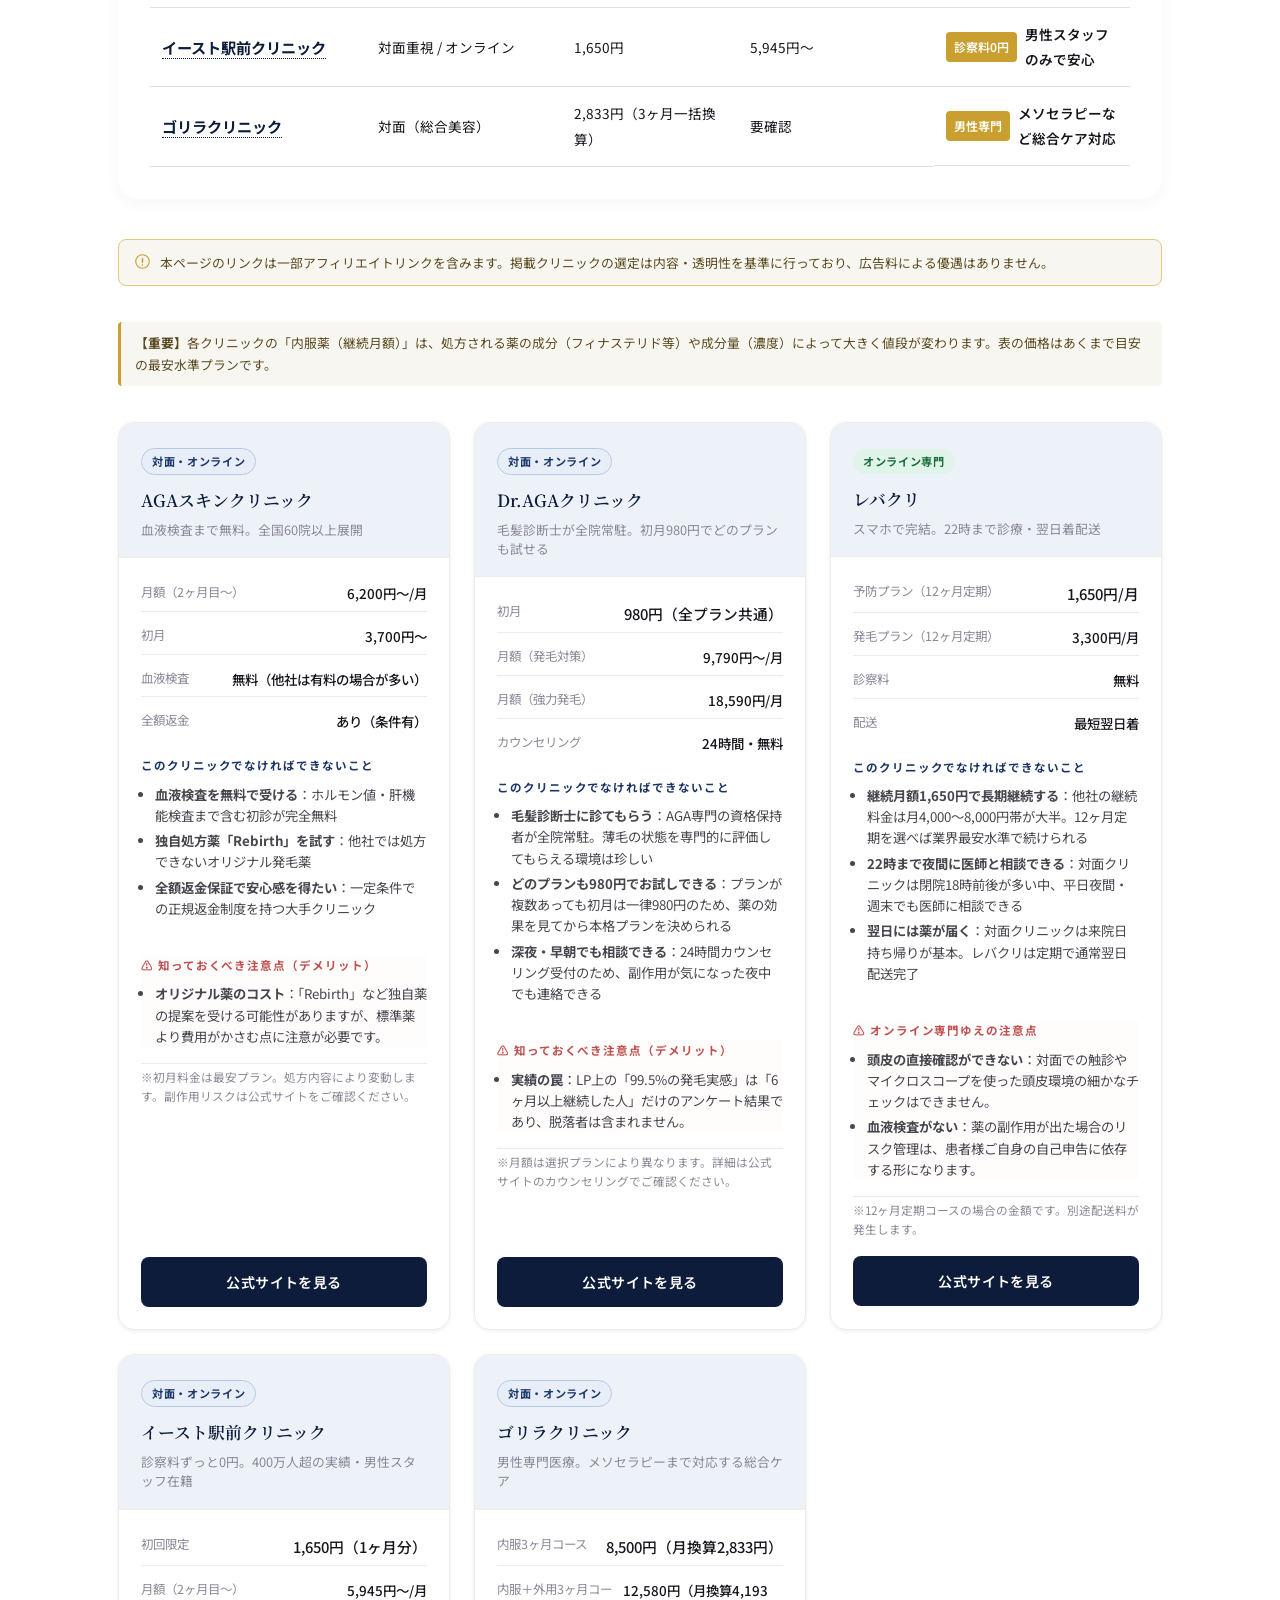
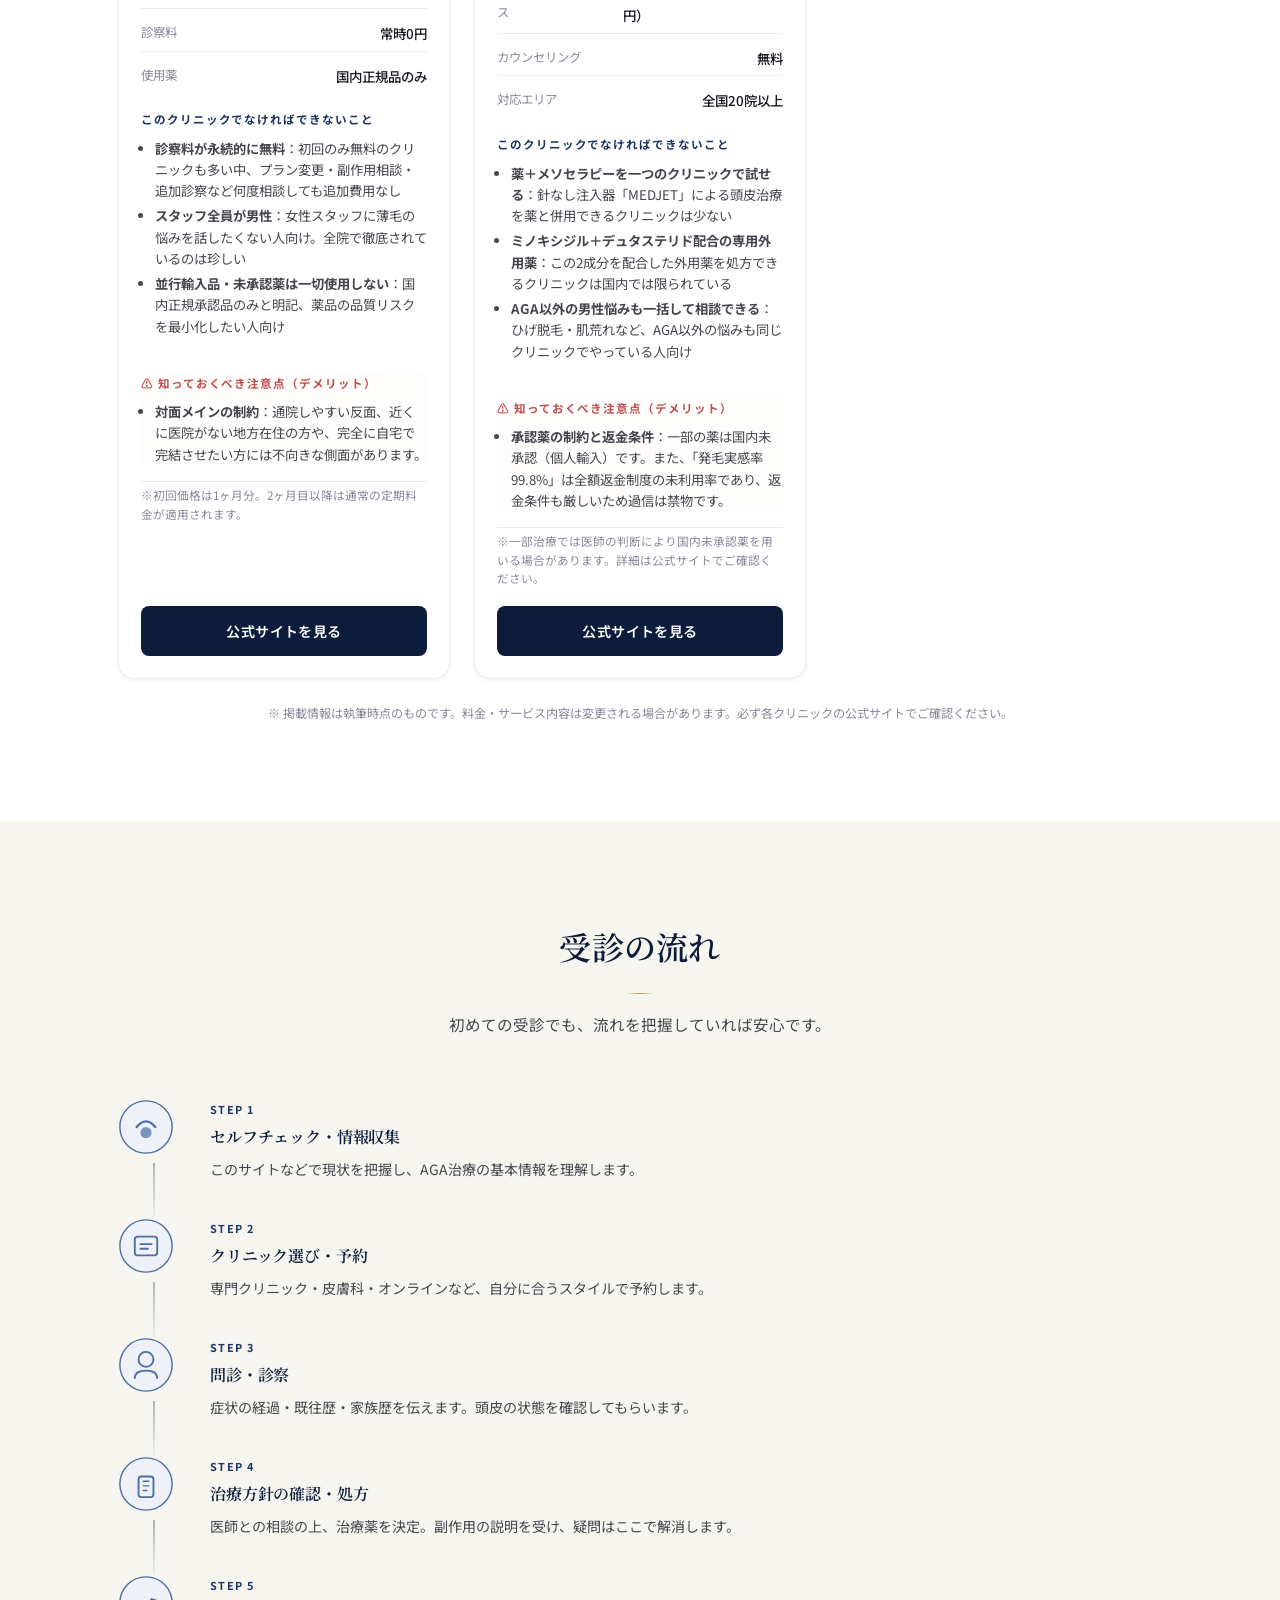
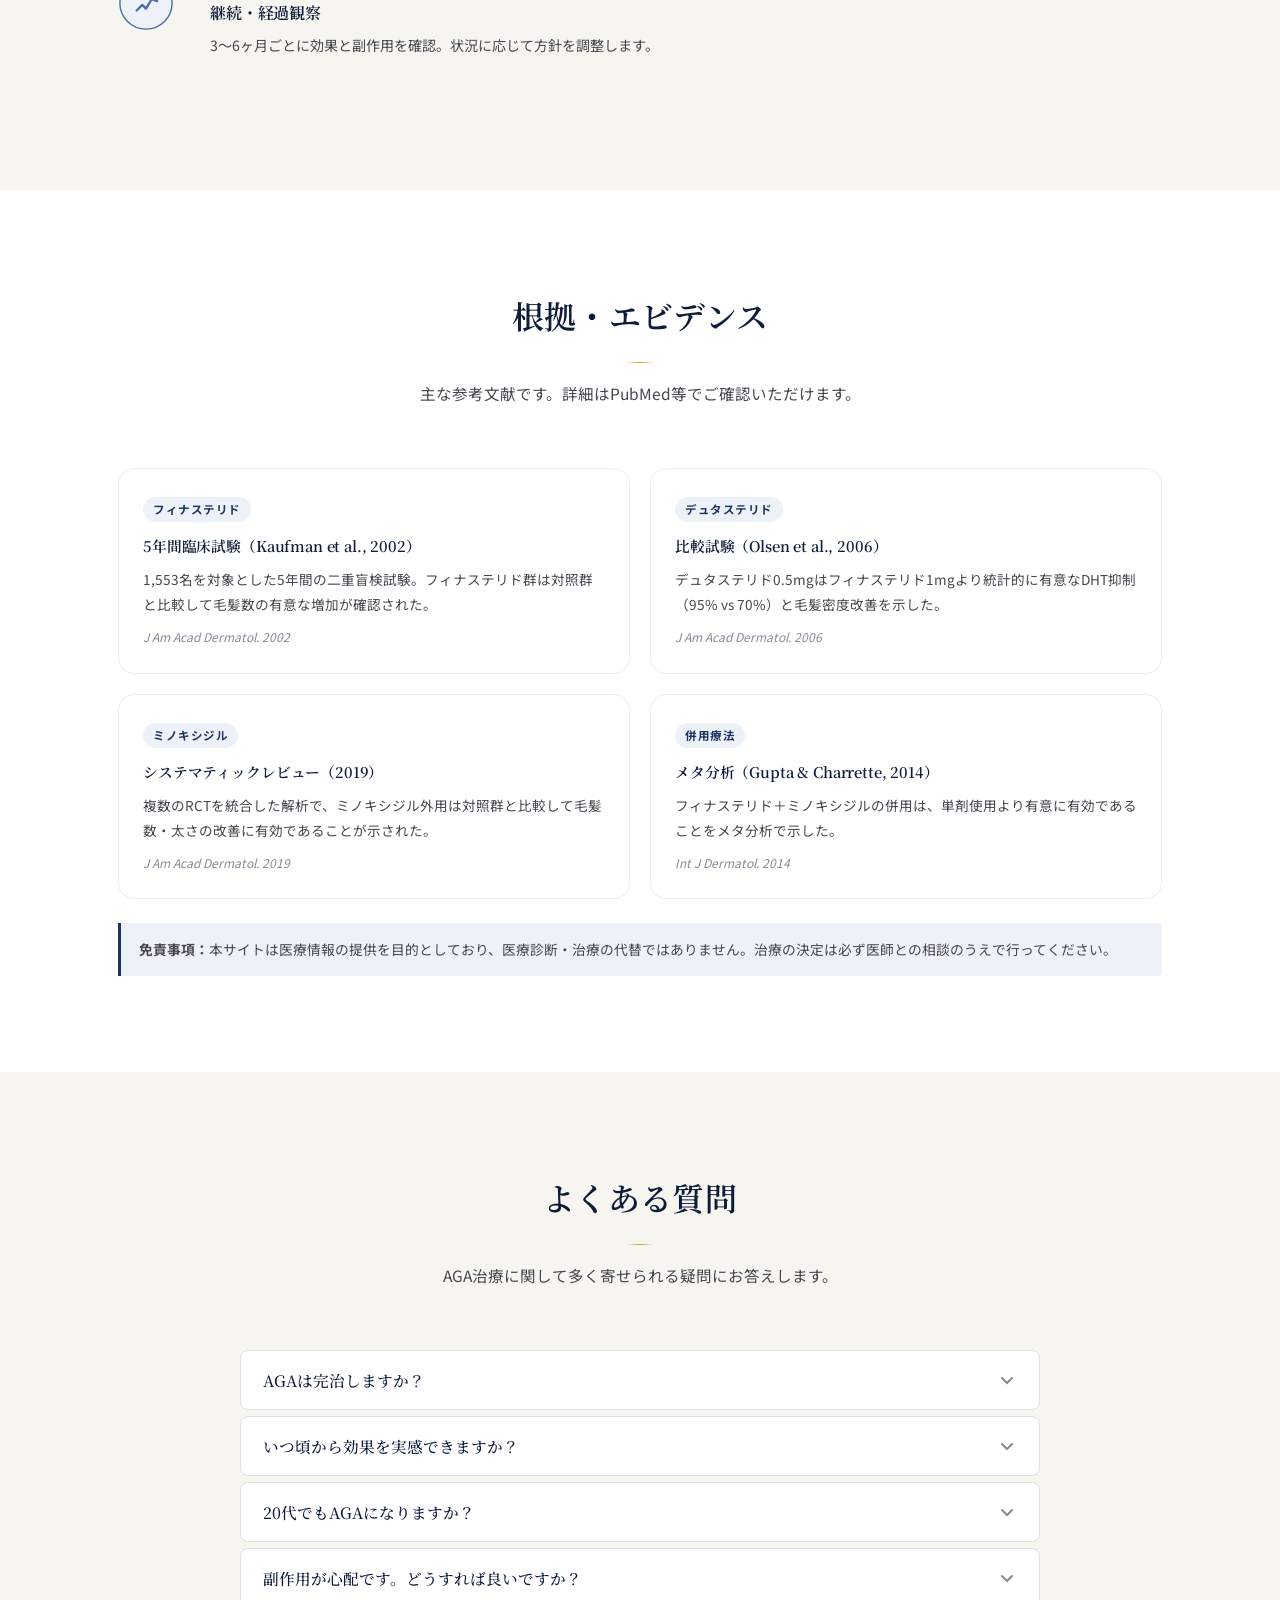
==== commit 873f3877: "Add files via upload" ====
--- a/aga-lab/index.html
+++ b/aga-lab/index.html
@@ -7,6 +7,8 @@
   <meta name="description" content="ALASCEが提供するAGA（男性型脱毛症）の専門ガイド。セルフチェック・治療の選び方・副作用まで、コンプレックスをチカラに変え、次の一歩を踏み出すための客観的な情報をお届けします。" />
   <meta name="keywords" content="Alasce, アラスチェ, AGA, 薄毛, 治療, クリニック, フィナステリド, ミノキシジル, 比較" />
   <title>AGA Lab by ALASCE | 確かな情報で選ぶ、薄毛・AGA治療ガイド</title>
+  <link rel="icon" href="alasce_logo_horizontal.svg" type="image/svg+xml">
+  <link rel="apple-touch-icon" href="alasce_logo_horizontal.svg">
 
   <!-- canonical（公開後は実際のURLに変更してください） -->
   <link rel="canonical" href="https://alasce.com/aga-lab/" />
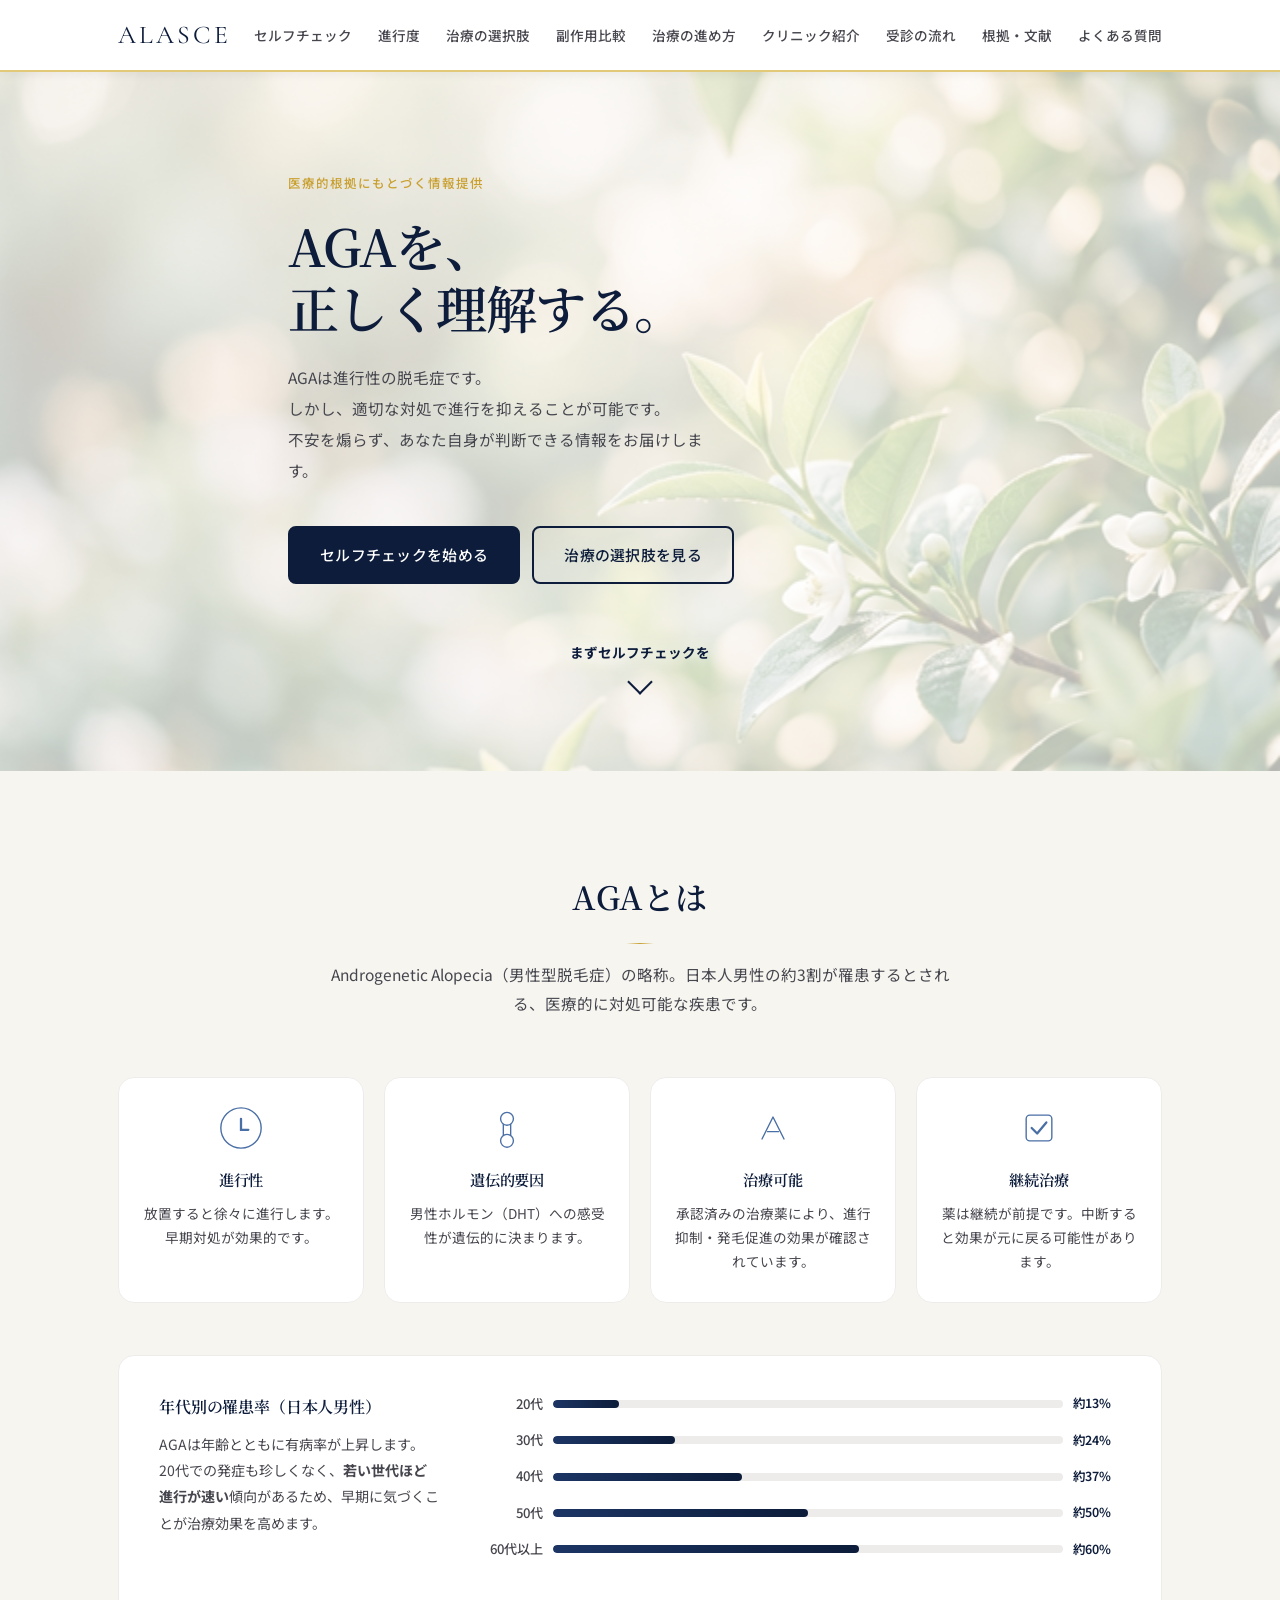
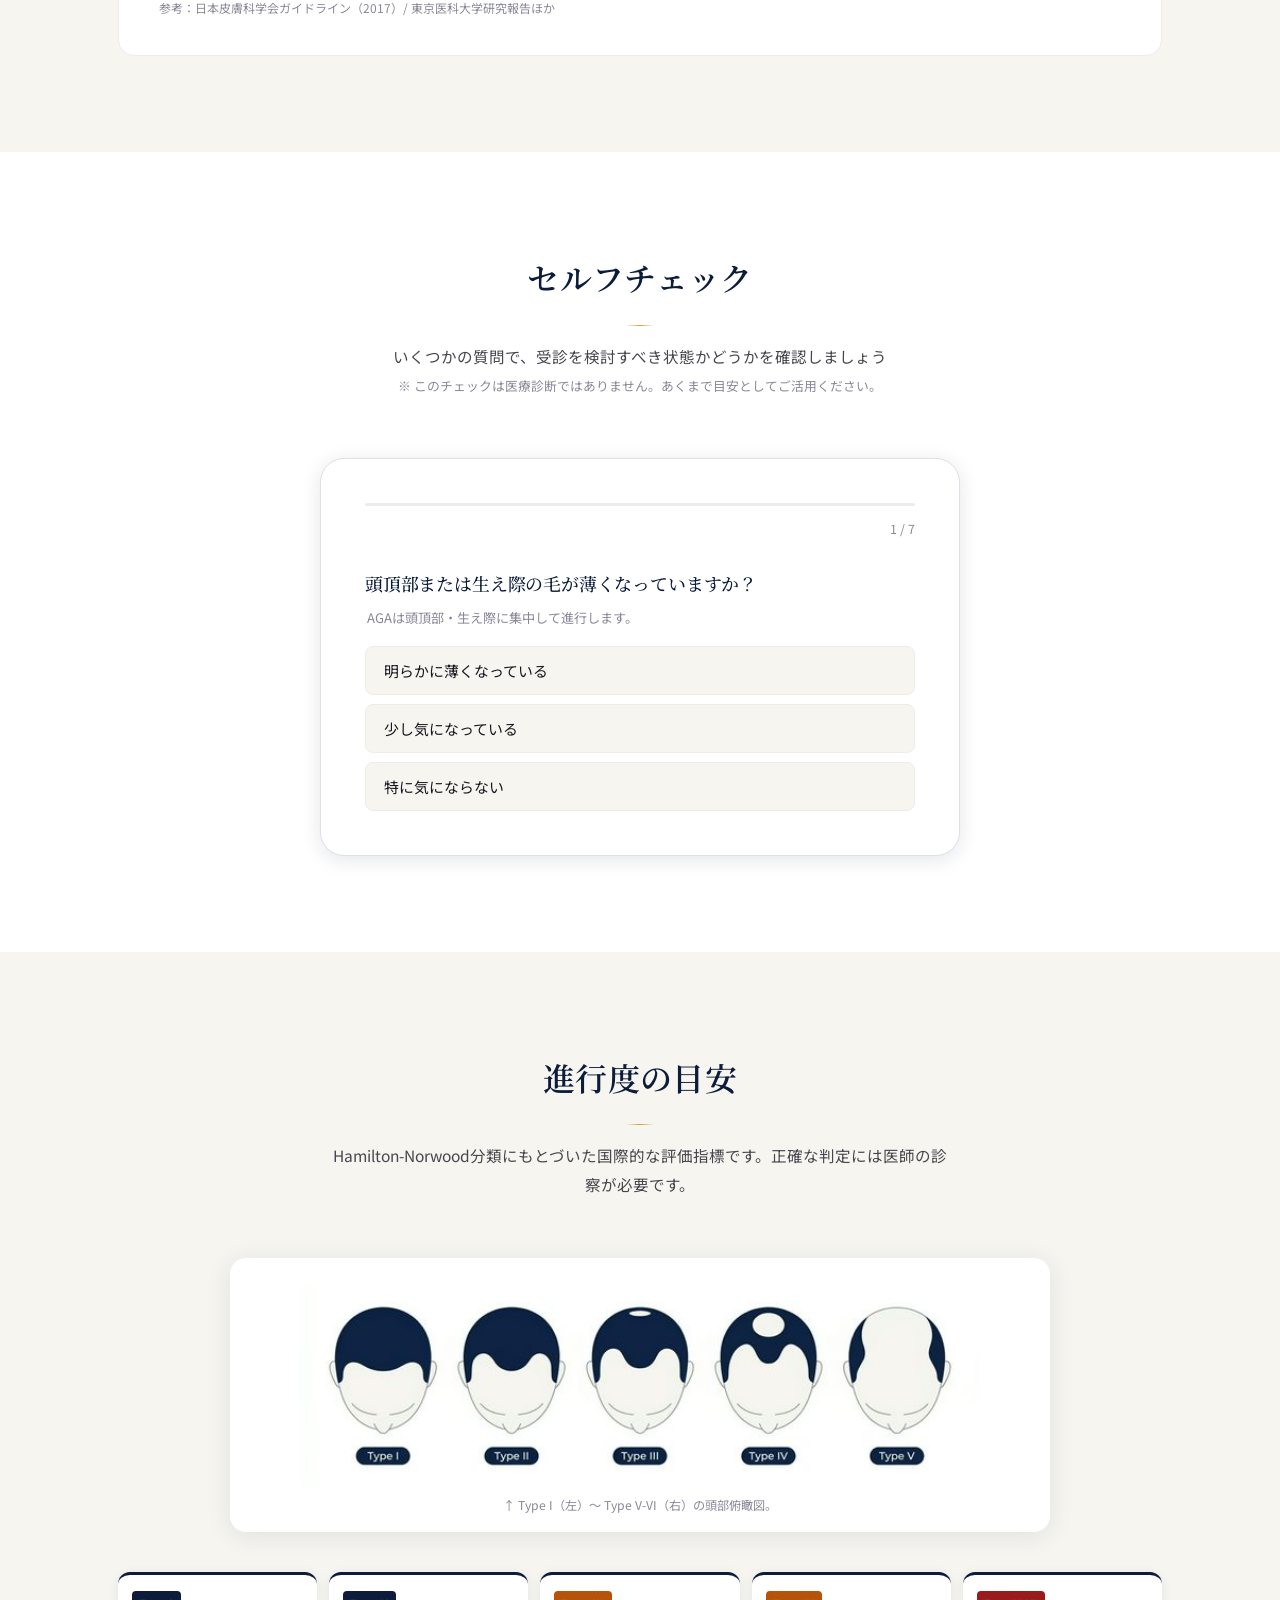
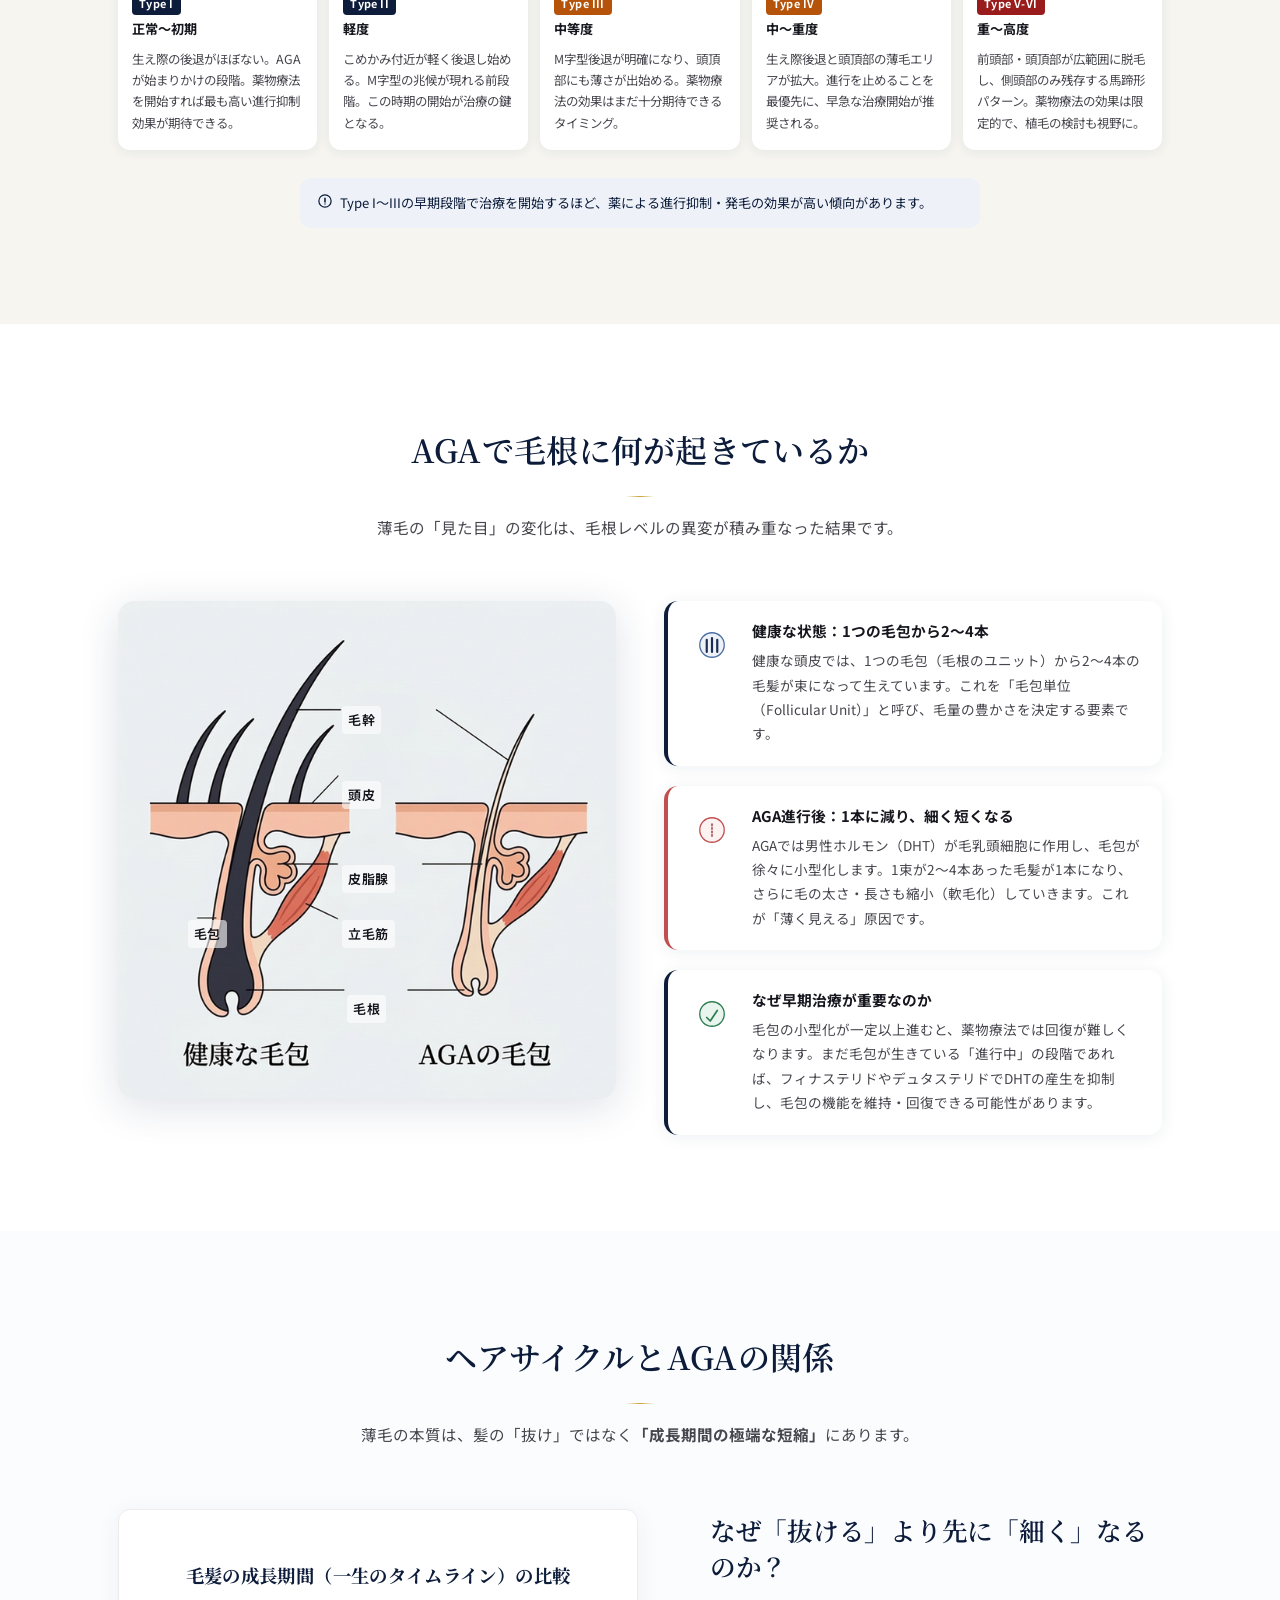
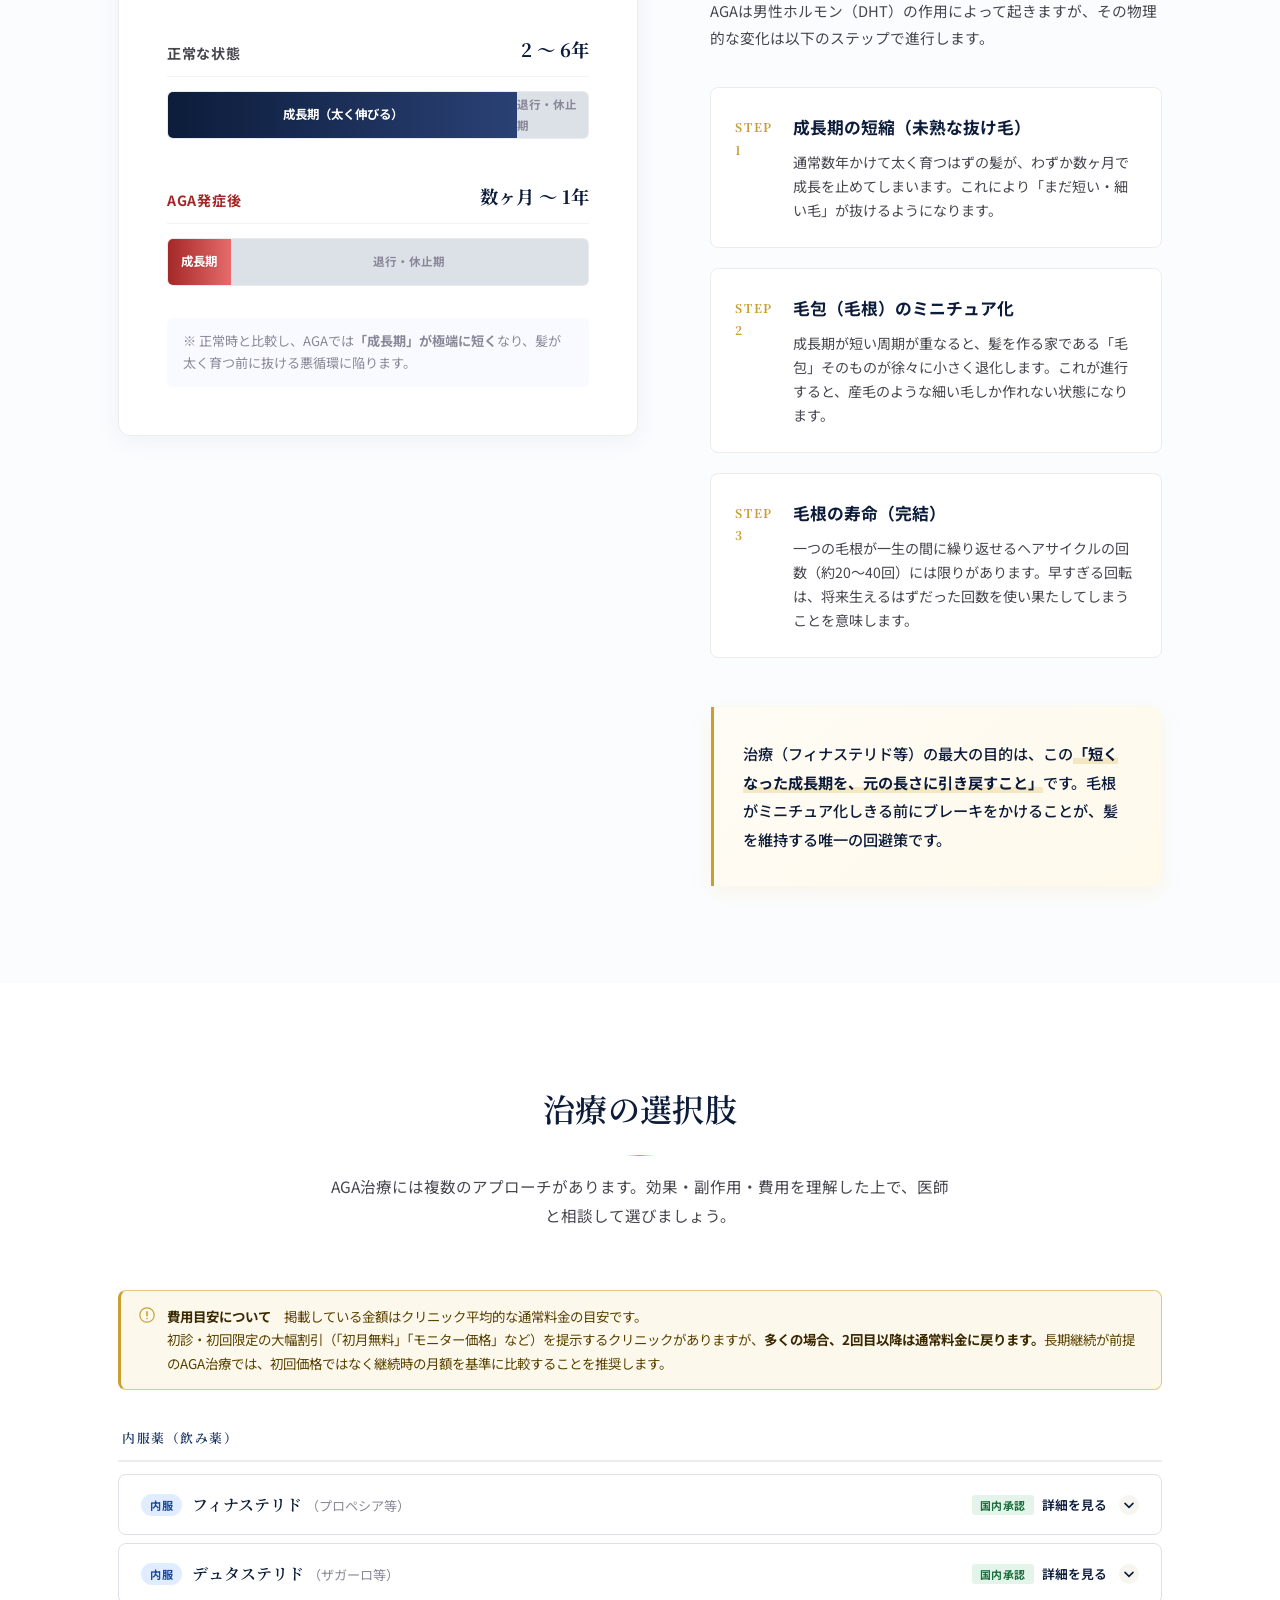
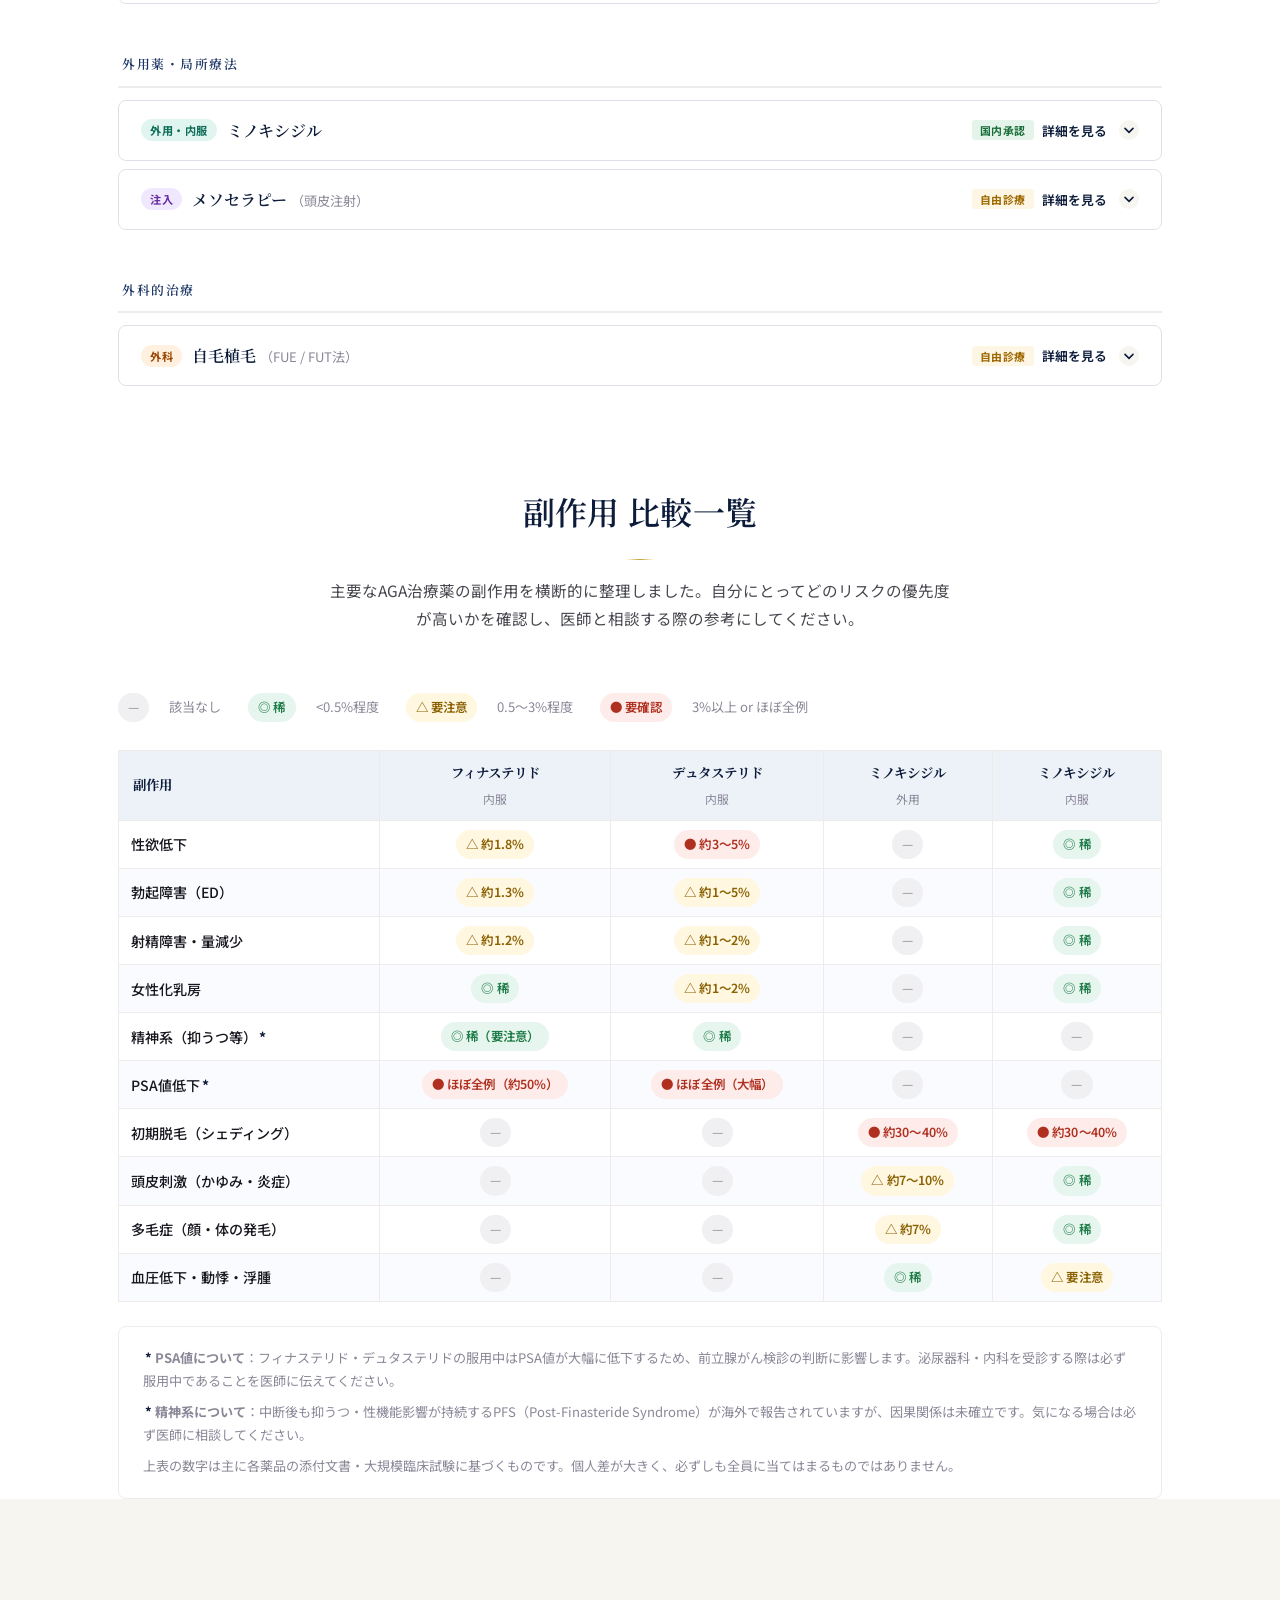
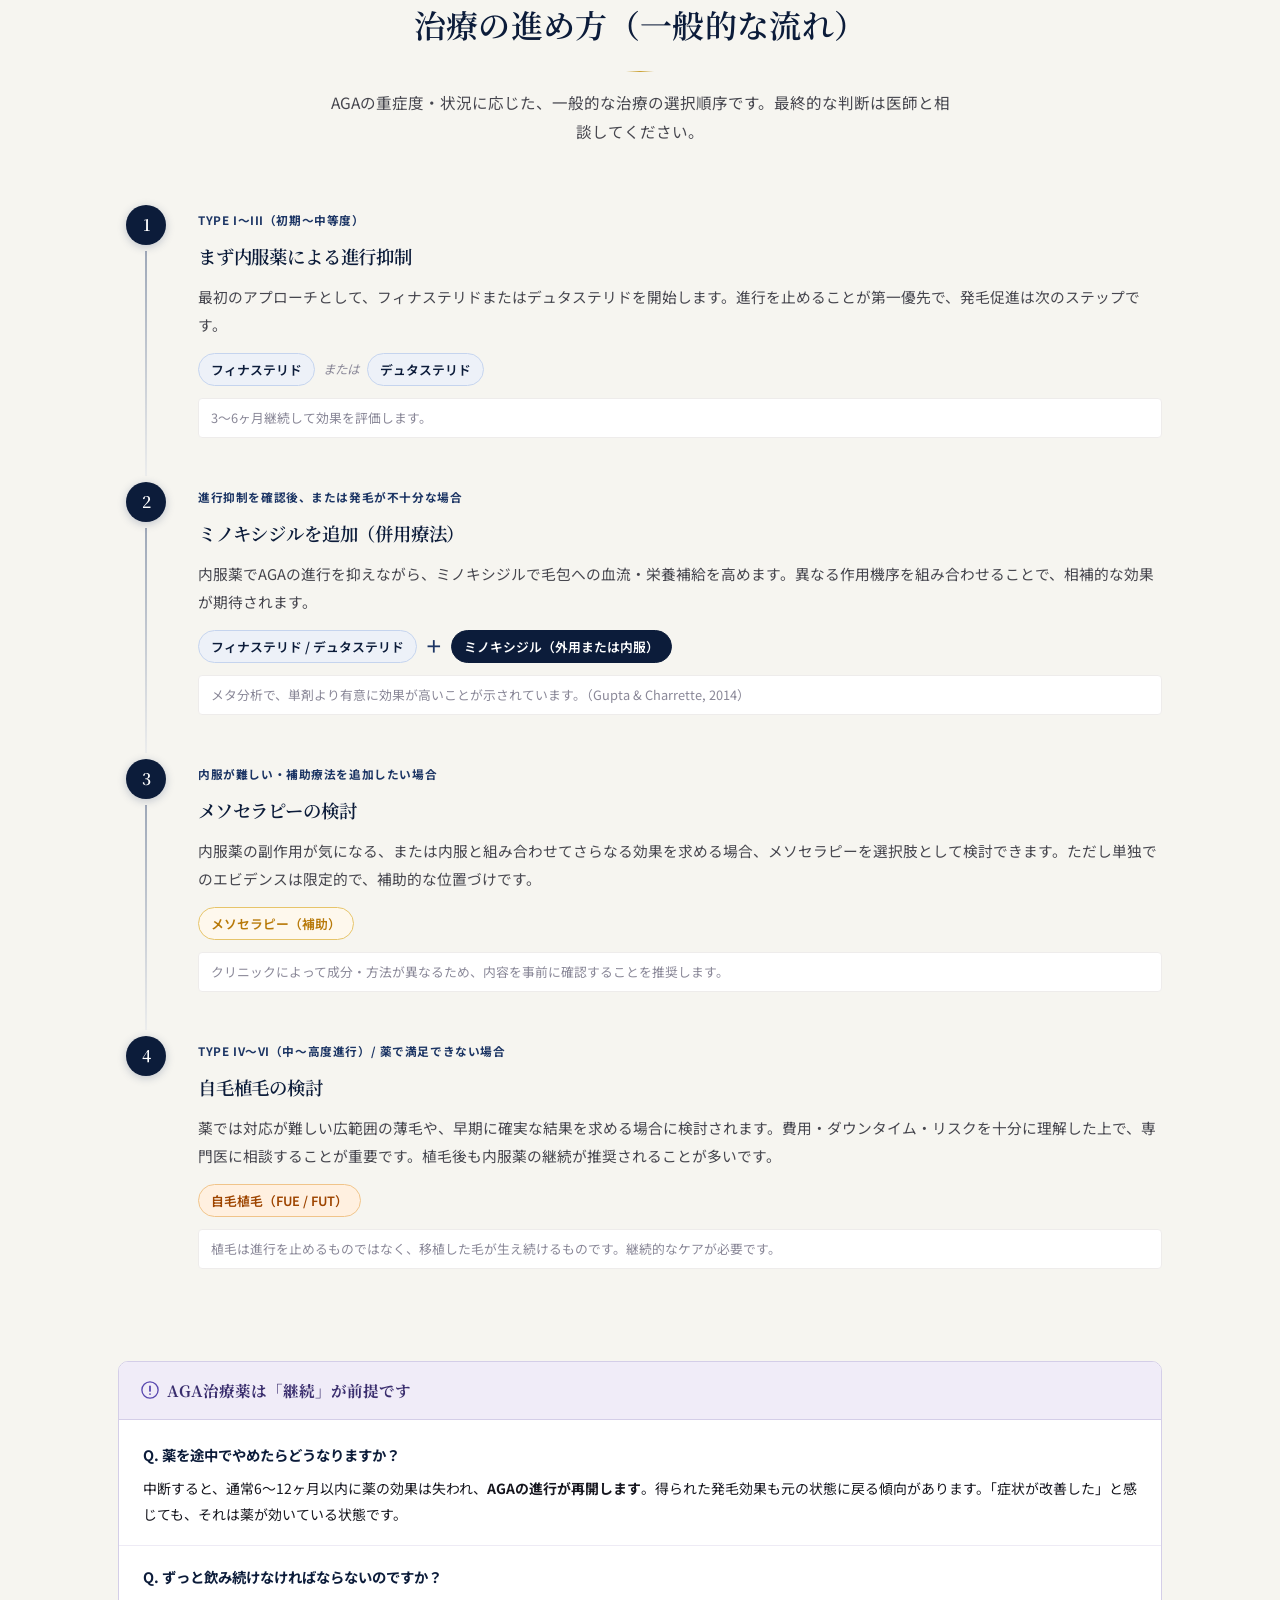
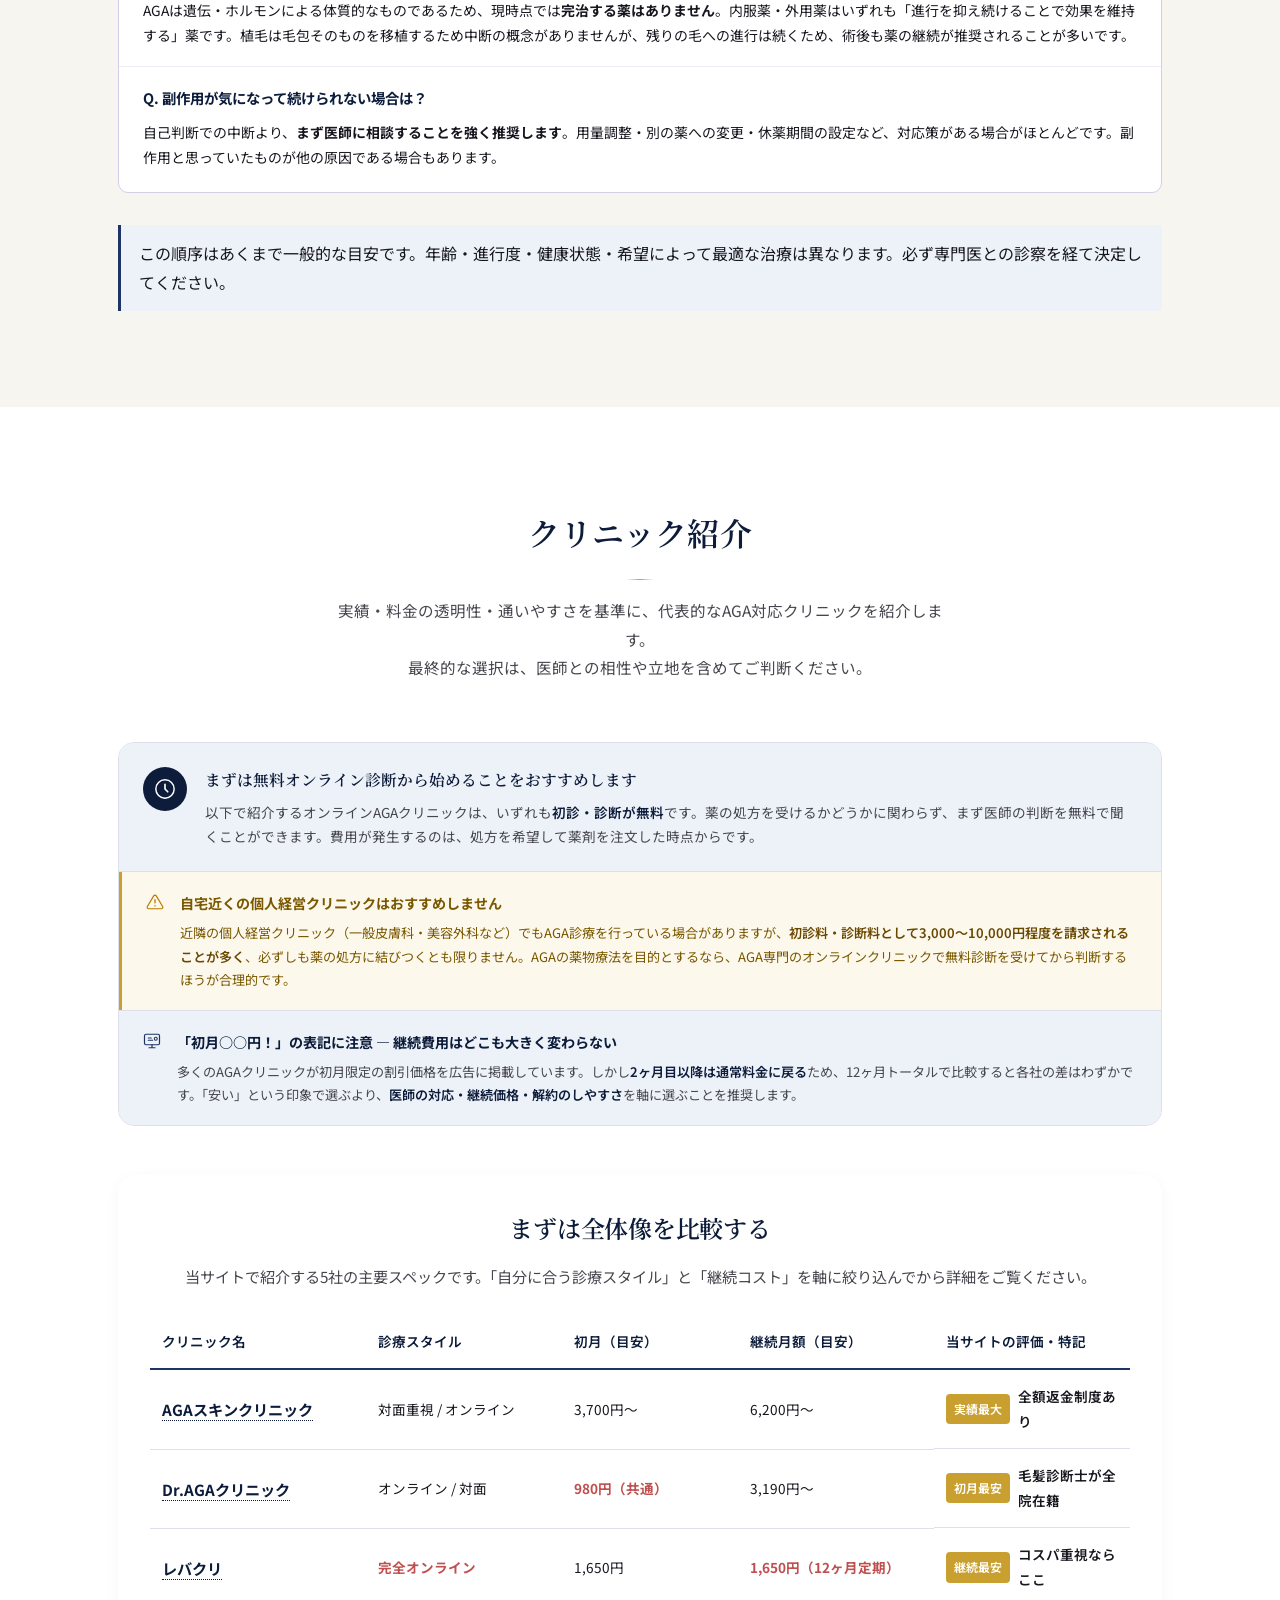
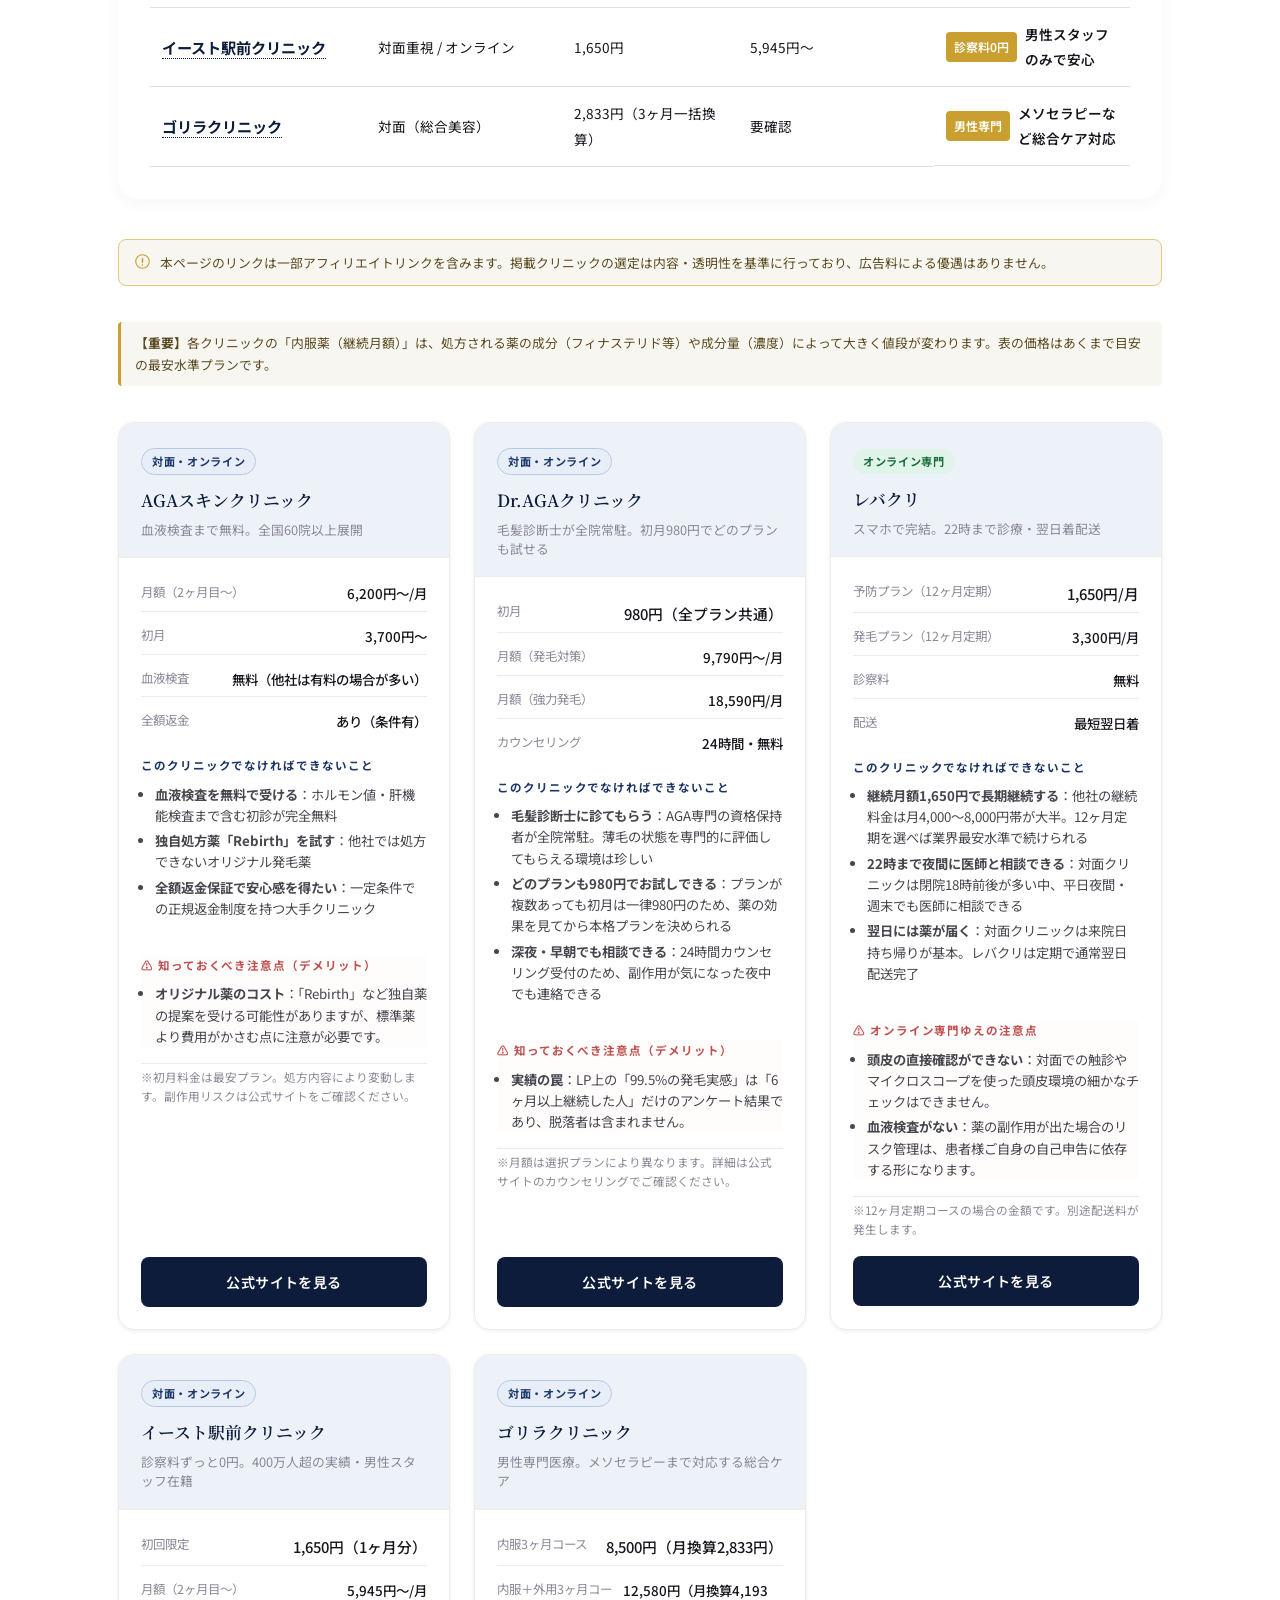
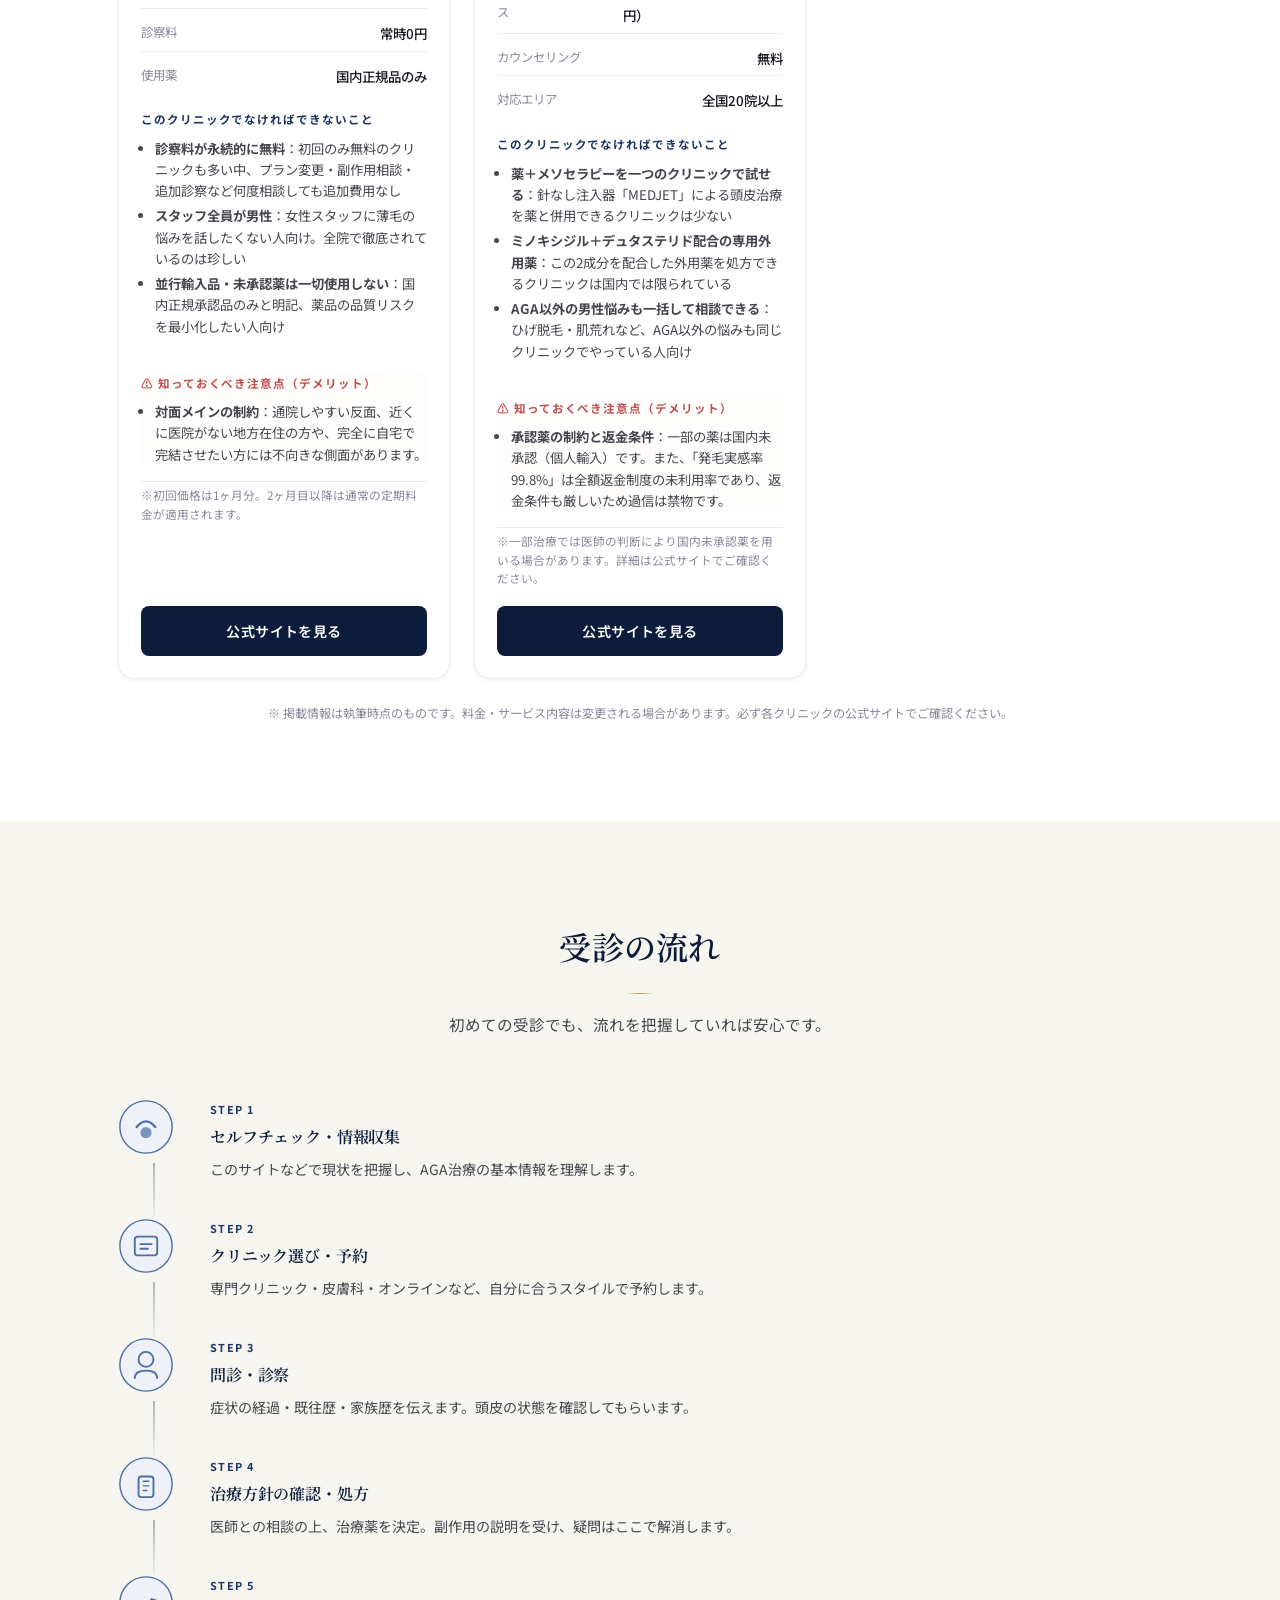
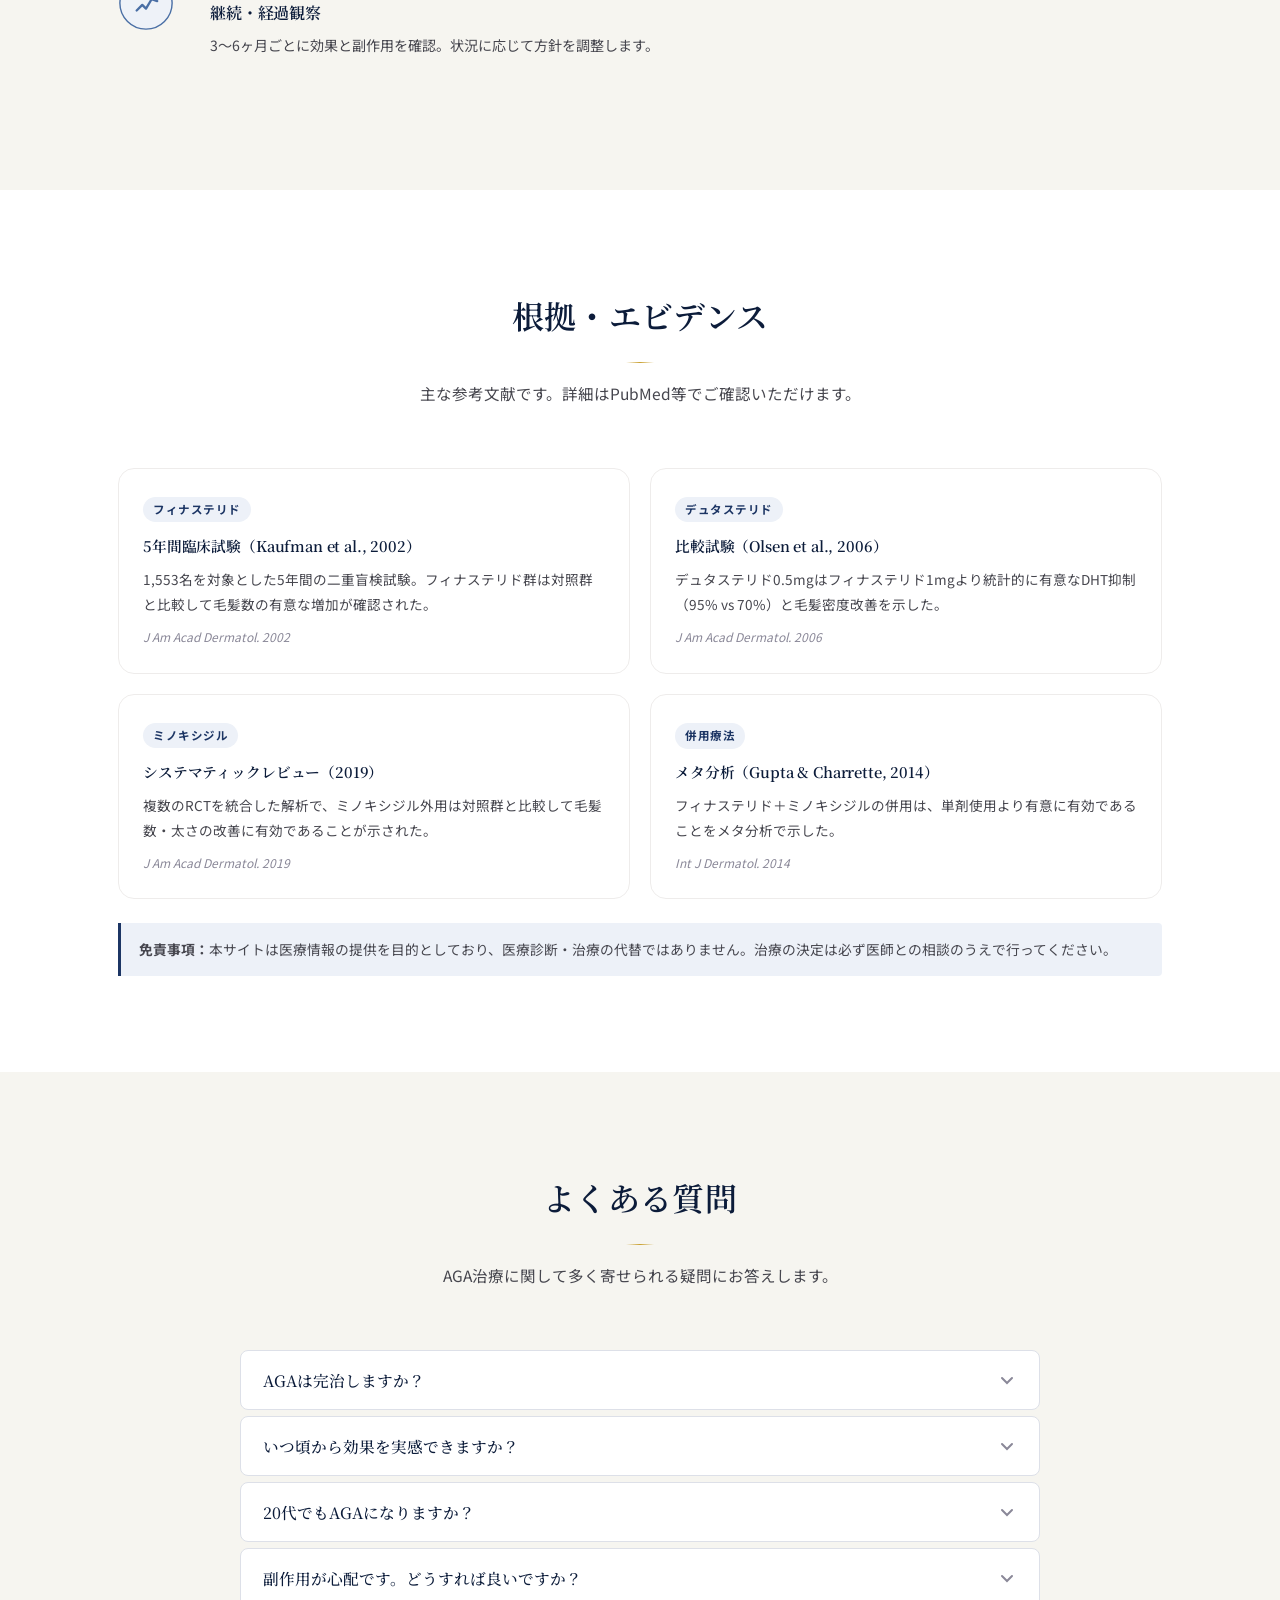
==== commit d701cc98: "Add files via upload" ====
--- a/aga-lab/index.html
+++ b/aga-lab/index.html
@@ -7,8 +7,8 @@
   <meta name="description" content="ALASCEが提供するAGA（男性型脱毛症）の専門ガイド。セルフチェック・治療の選び方・副作用まで、コンプレックスをチカラに変え、次の一歩を踏み出すための客観的な情報をお届けします。" />
   <meta name="keywords" content="Alasce, アラスチェ, AGA, 薄毛, 治療, クリニック, フィナステリド, ミノキシジル, 比較" />
   <title>AGA Lab by ALASCE | 確かな情報で選ぶ、薄毛・AGA治療ガイド</title>
-  <link rel="icon" href="alasce_logo_horizontal.svg" type="image/svg+xml">
-  <link rel="apple-touch-icon" href="alasce_logo_horizontal.svg">
+  <link rel="icon" href="alasce_logo.png" type="image/png">
+  <link rel="apple-touch-icon" href="alasce_logo.png">
 
   <!-- canonical（公開後は実際のURLに変更してください） -->
   <link rel="canonical" href="https://alasce.com/aga-lab/" />
